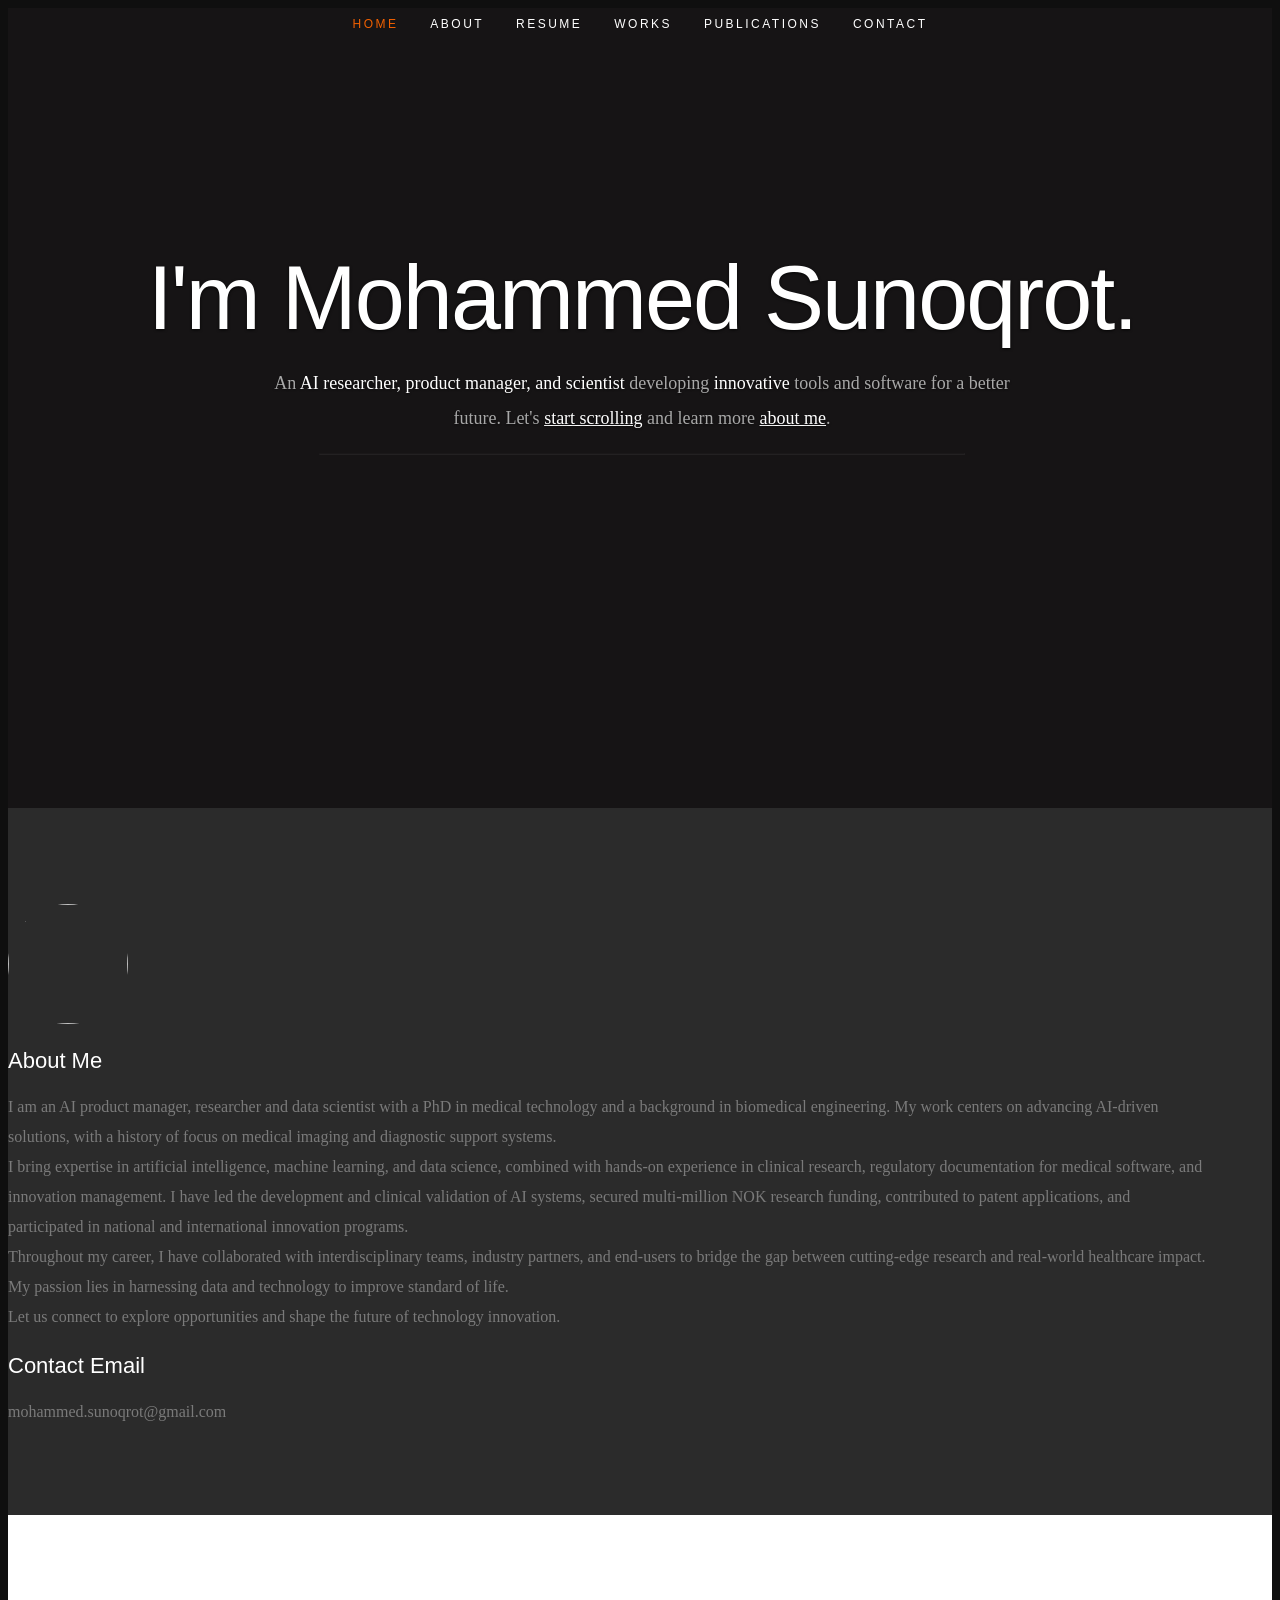
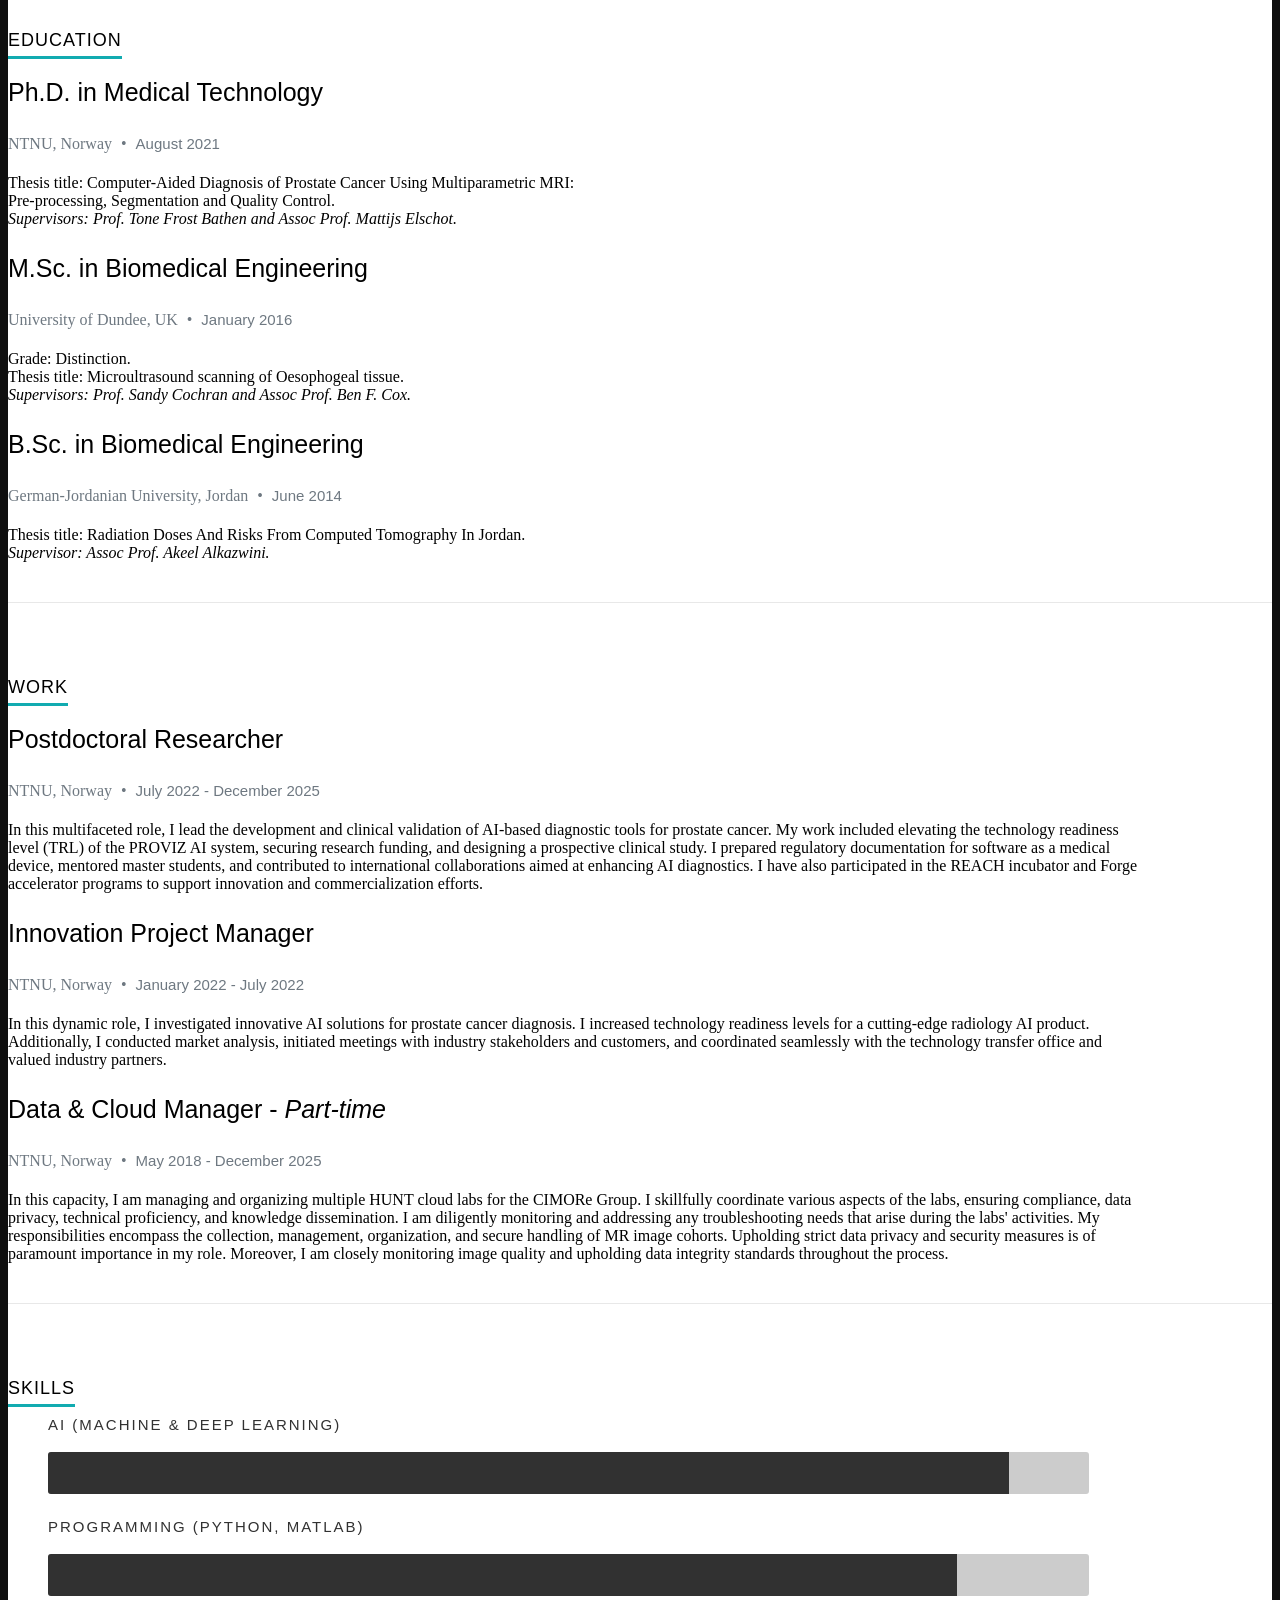
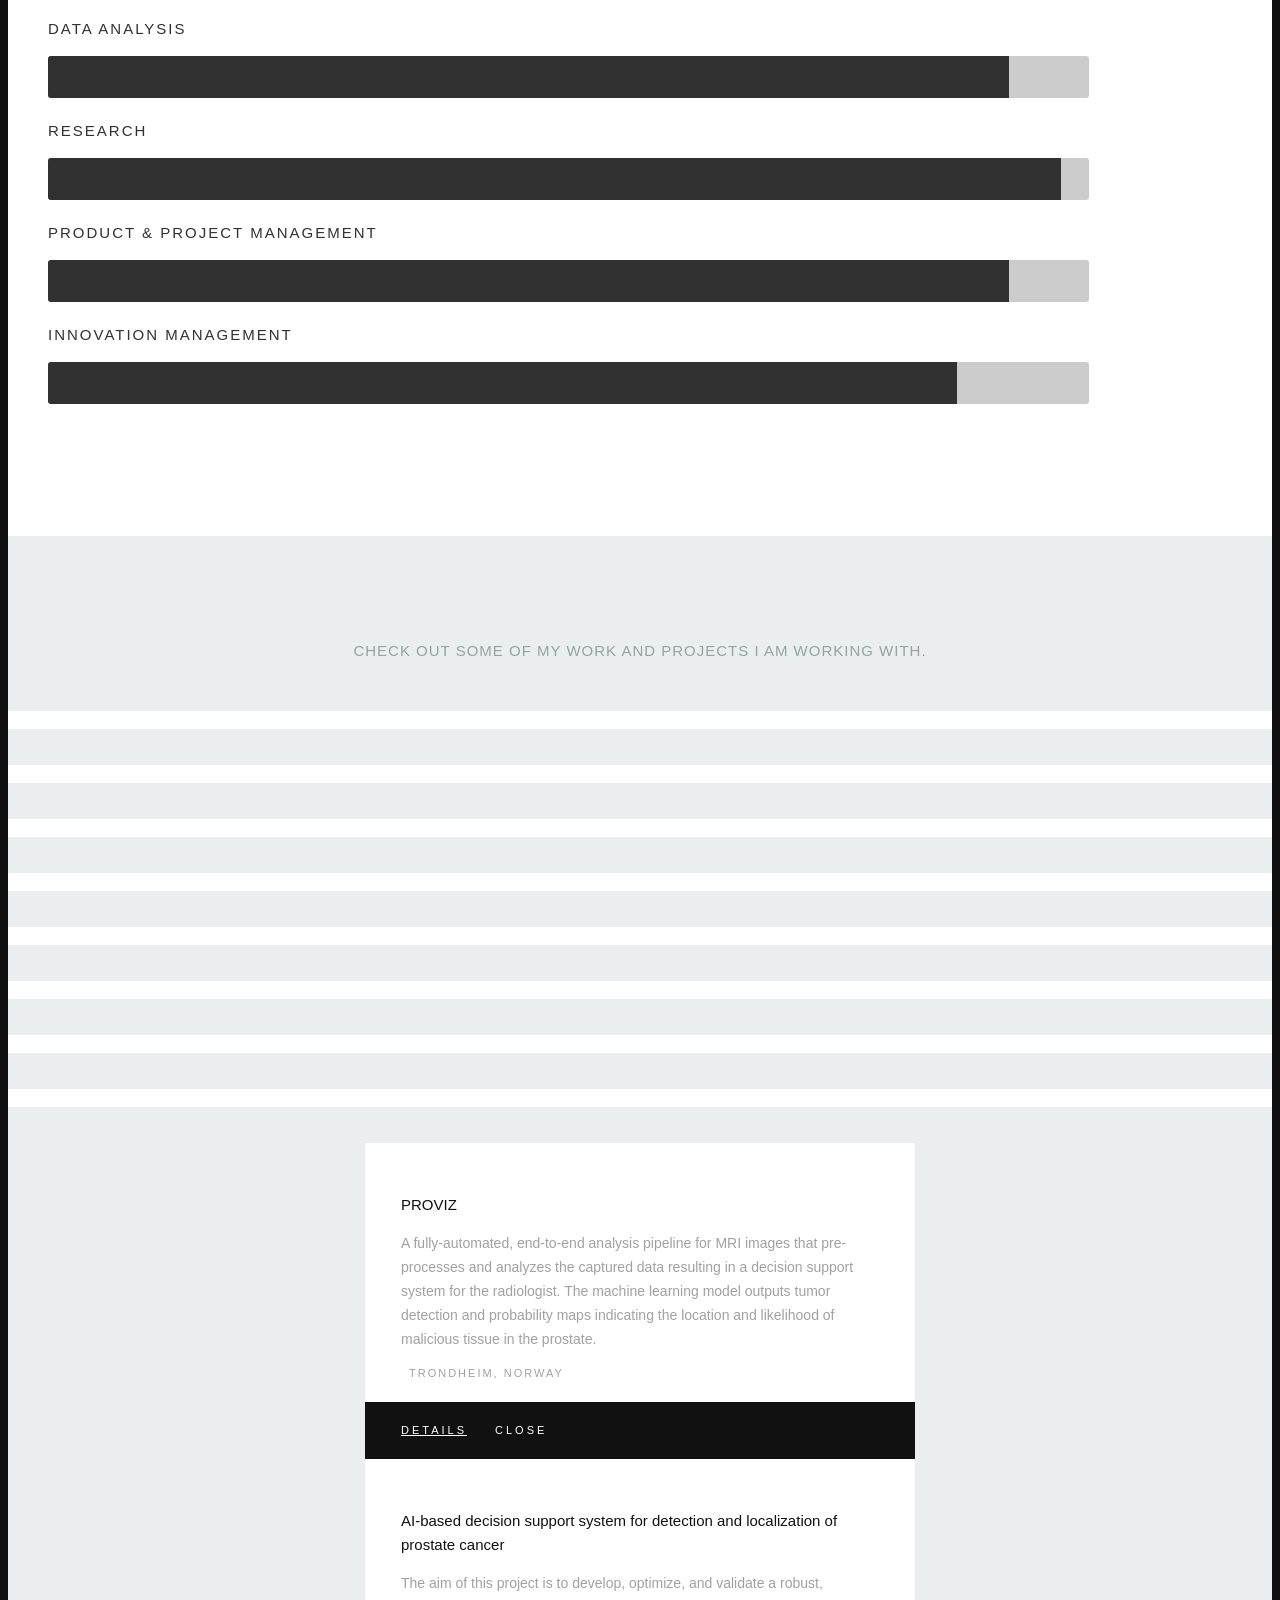
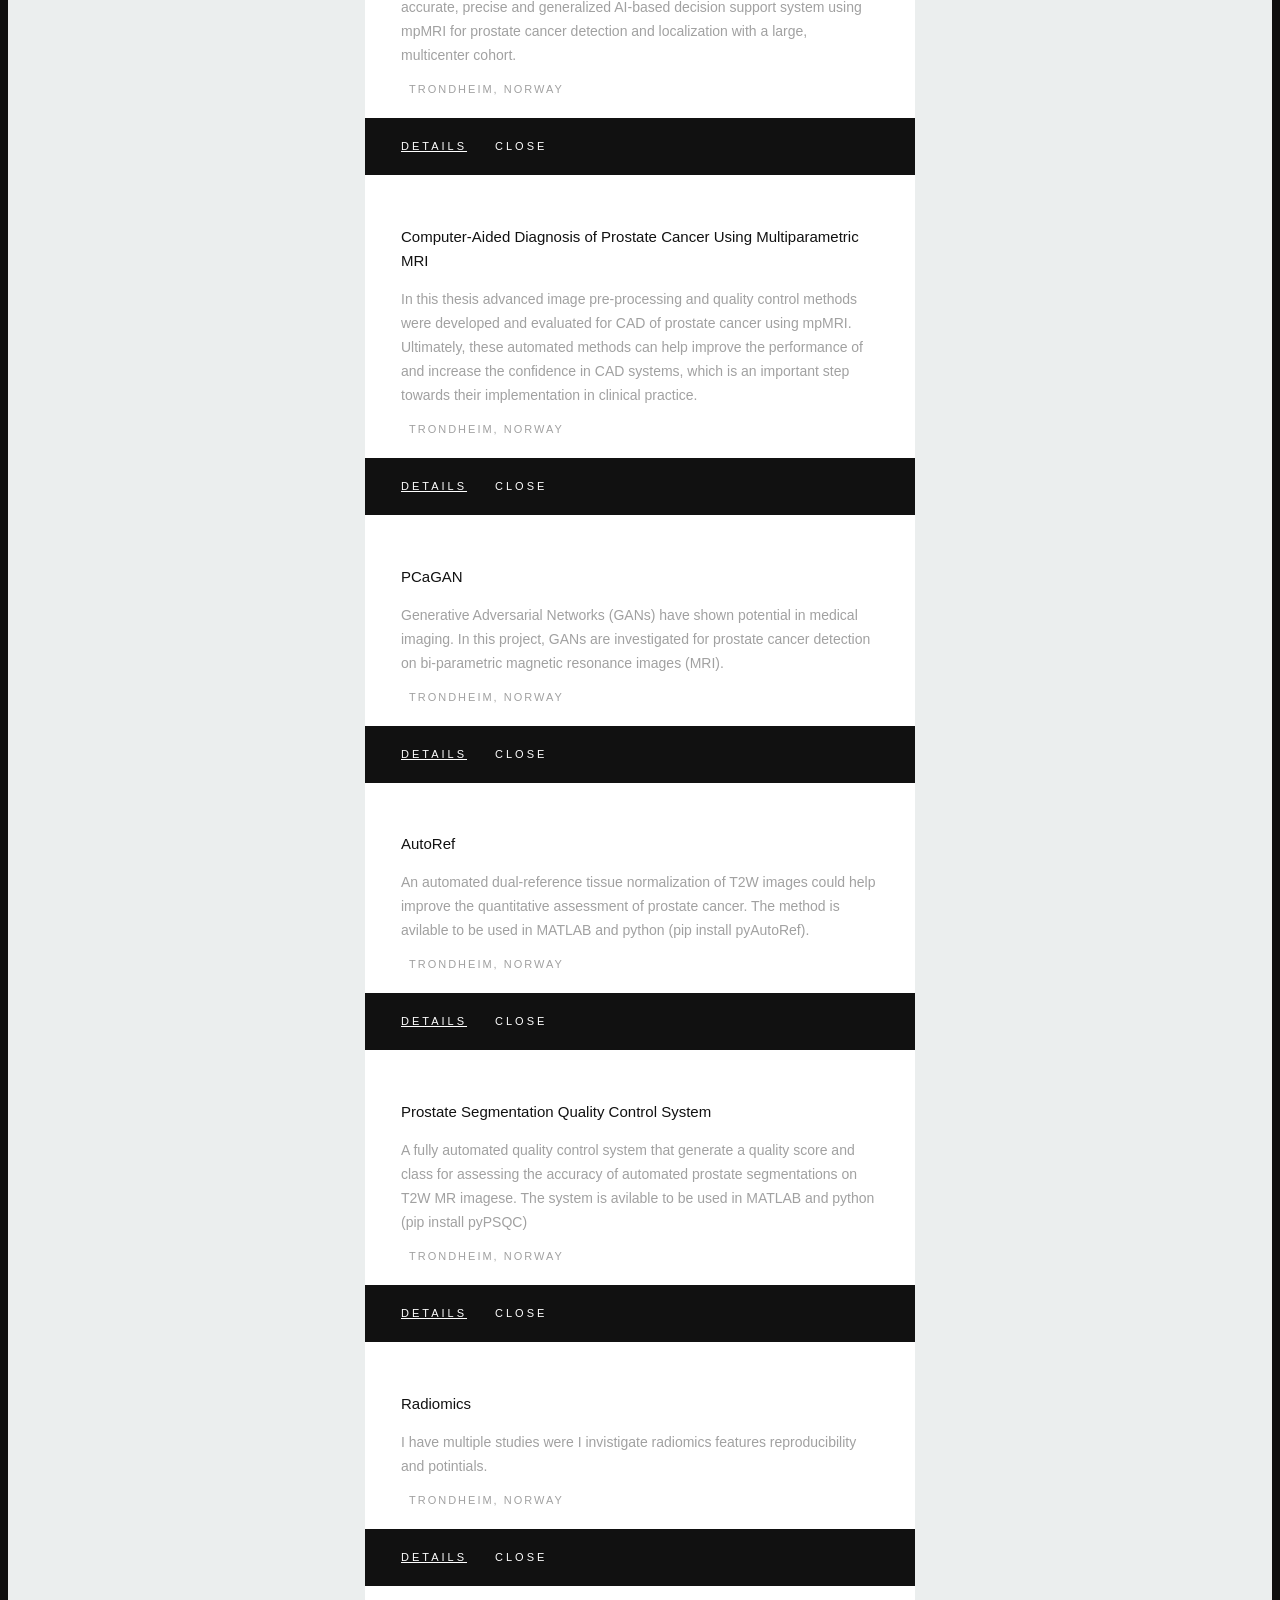
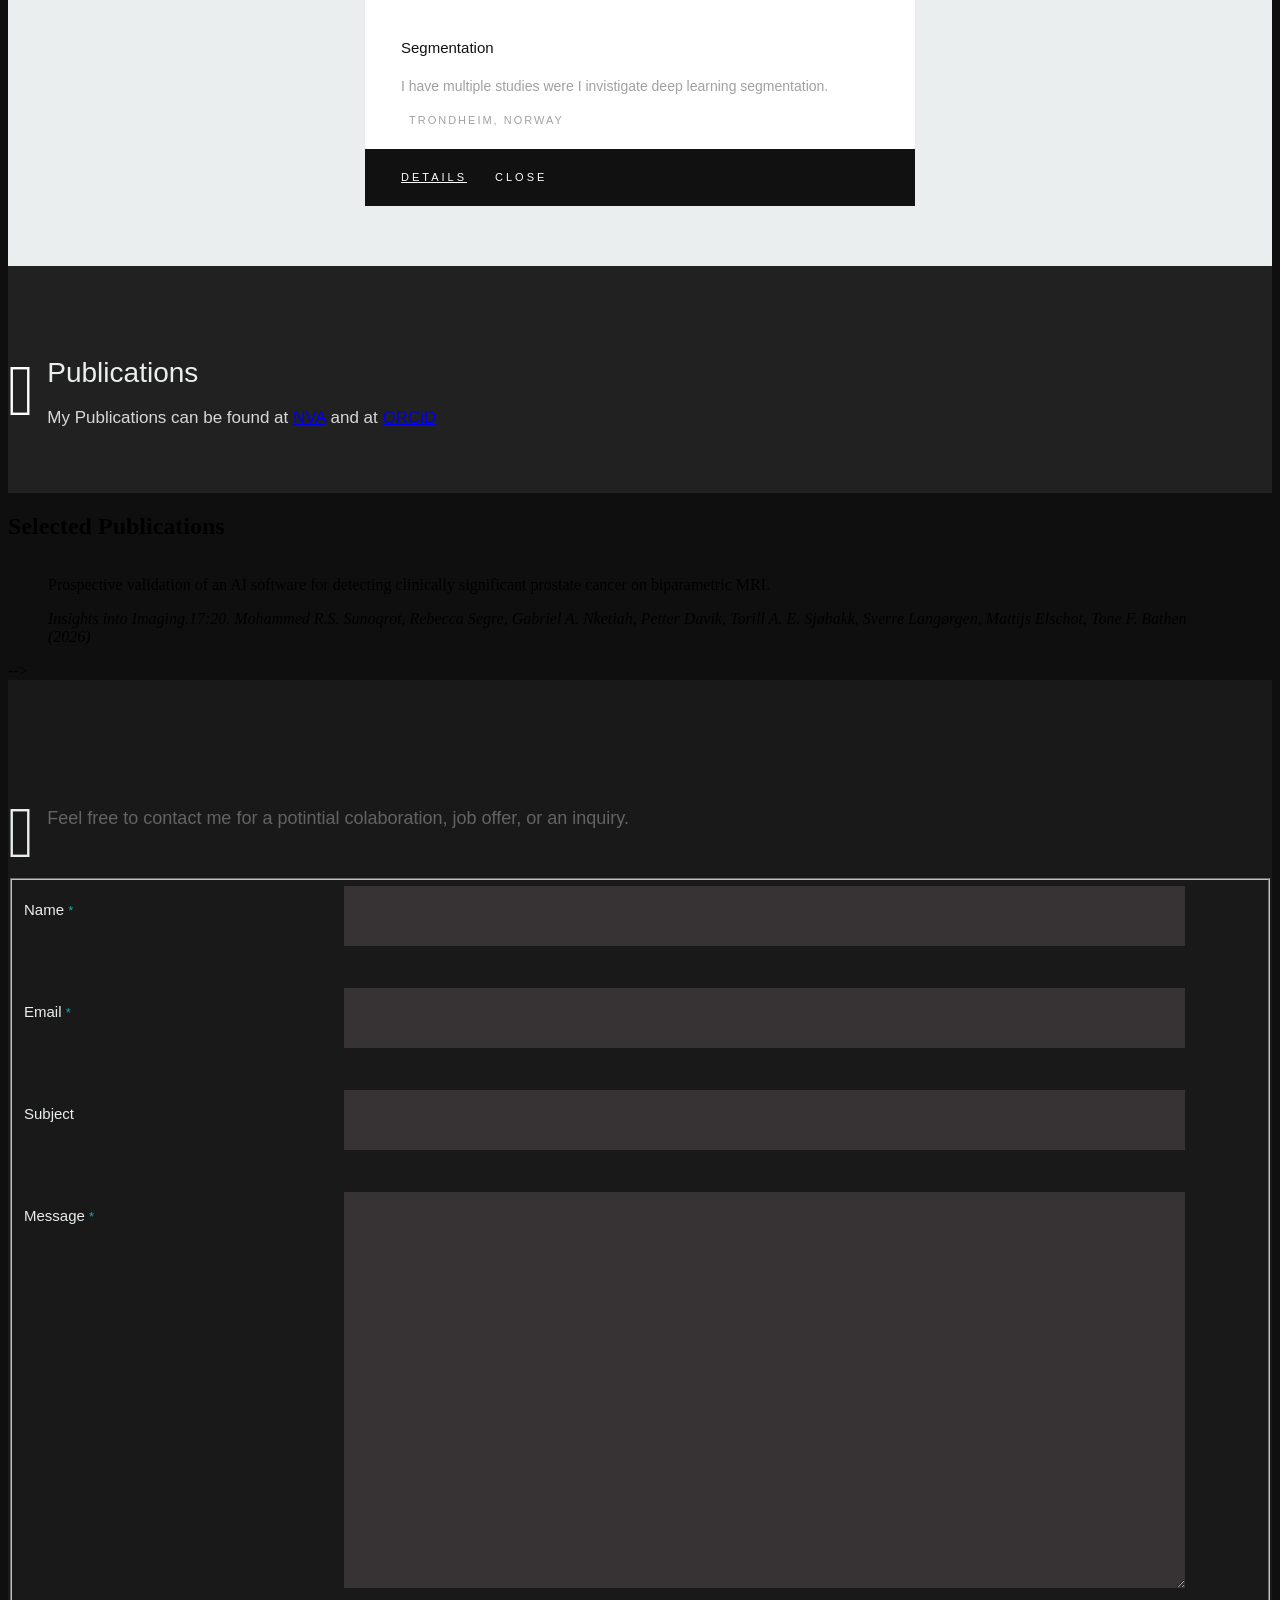
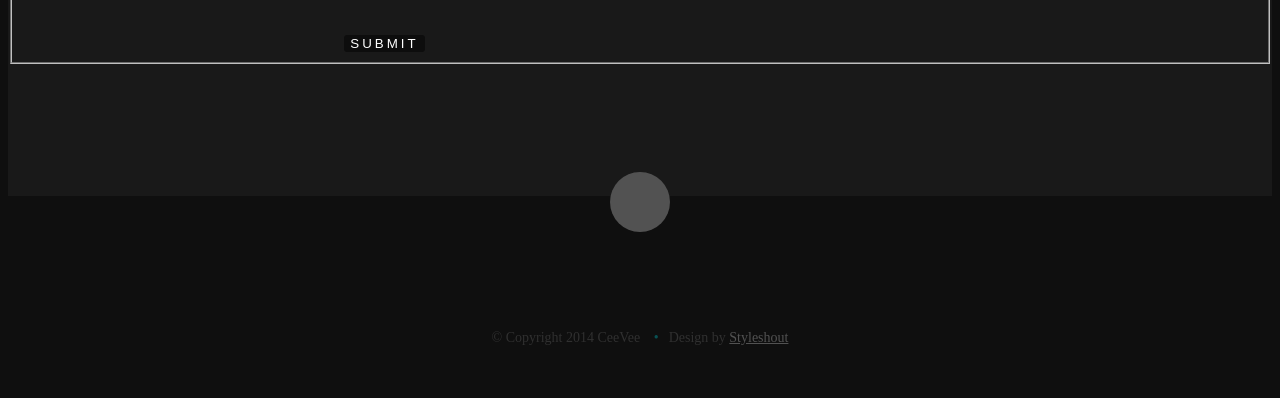
==== index.html @ 725c6091 "Update Project Management to Product & Project Management" ====
<!DOCTYPE html>
<!--[if lt IE 8 ]><html class="no-js ie ie7" lang="en"> <![endif]-->
<!--[if IE 8 ]><html class="no-js ie ie8" lang="en"> <![endif]-->
<!--[if (gte IE 8)|!(IE)]><!-->
<html class="no-js" lang="en"> <!--<![endif]-->

<head>

   <!--- Basic Page Needs
   ================================================== -->
   <meta charset="utf-8">
   <title>Mohammed Sunoqrot Page</title>
   <meta name="description" content="">
   <meta name="author" content="">

   <!-- Mobile Specific Metas
   ================================================== -->
   <meta name="viewport" content="width=device-width, initial-scale=1, maximum-scale=1">

   <!-- CSS
    ================================================== -->
   <link rel="stylesheet" href="css/default.css">
   <link rel="stylesheet" href="css/layout.css">
   <link rel="stylesheet" href="css/media-queries.css">
   <link rel="stylesheet" href="css/magnific-popup.css">

   <!-- Script
   ================================================== -->
   <script src="js/modernizr.js"></script>

   <!-- Favicons
	================================================== -->
   <link rel="shortcut icon" href="favicon.png">

</head>

<body>

   <!-- Header
   ================================================== -->
   <header id="home">

      <nav id="nav-wrap">

         <a class="mobile-btn" href="#nav-wrap" title="Show navigation">Show navigation</a>
         <a class="mobile-btn" href="#" title="Hide navigation">Hide navigation</a>

         <ul id="nav" class="nav">
            <li class="current"><a class="smoothscroll" href="#home">Home</a></li>
            <li><a class="smoothscroll" href="#about">About</a></li>
            <li><a class="smoothscroll" href="#resume">Resume</a></li>
            <li><a class="smoothscroll" href="#portfolio">Works</a></li>
            <li><a class="smoothscroll" href="#Publications">Publications</a></li>
            <li><a class="smoothscroll" href="#contact">Contact</a></li>
         </ul> <!-- end #nav -->

      </nav> <!-- end #nav-wrap -->

      <div class="row banner">
         <div class="banner-text">
            <h1 class="responsive-headline">I'm Mohammed Sunoqrot.</h1>
            <h3>An <span>AI researcher, product manager, and scientist</span> developing
               <span>innovative</span>
               tools and software for a better future. Let's <a class="smoothscroll" href="#about">start scrolling</a>
               and learn more <a class="smoothscroll" href="#about">about me</a>.
            </h3>
            <hr />
            <ul class="social">
               <li><a href="https://www.linkedin.com/in/mohammed-r-s-sunoqrot"><i class="fa fa-linkedin"></i></a></li>
               <li><a href="https://github.com/MohammedSunoqrot"><i class="fa fa-github"></i></a></li>
               <li><a href="https://twitter.com/SunoqrotM"><i class="fa fa-twitter"></i></a></li>
            </ul>
         </div>
      </div>

      <p class="scrolldown">
         <a class="smoothscroll" href="#about"><i class="icon-down-circle"></i></a>
      </p>

   </header> <!-- Header End -->


   <!-- About Section
   ================================================== -->
   <section id="about">

      <div class="row">

         <div class="three columns">

            <img class="profile-pic" src="images/profilepic.jpg" alt="" />

         </div>

         <div class="nine columns main-col">

            <h2>About Me</h2>

            <p>I am an AI product manager, researcher and data scientist with a PhD in medical technology and a background in
               biomedical engineering. My work centers on advancing AI-driven solutions, with a history of
               focus on medical imaging and diagnostic support systems.<br>
              
               I bring expertise in artificial intelligence, machine learning, and data science, combined with hands-on
               experience in clinical research, regulatory documentation for medical software, and innovation management.
               I have led the development and clinical validation of AI systems, secured multi-million NOK research funding,
               contributed to patent applications, and participated in national and international innovation programs.<br>
               
               Throughout my career, I have collaborated with interdisciplinary teams, industry partners, and end-users to
               bridge the gap between cutting-edge research and real-world healthcare impact.
               My passion lies in harnessing data and technology to improve standard of life.<br>
               
               Let us connect to explore opportunities and shape the future of technology innovation.
            </p>

            <div class="row">

               <div class="columns contact-details">

                  <h2>Contact Email</h2>
                  <p class="address">
                     <!-- <span>Mohammed R. S. Sunoqrot</span><br>
                     <span>1.306B Fred Kavli-bygget, del 1 Øya<br>
                        7030 Trondheim, Norway
                     </span><br>
                     <span>(+47) 46632587</span><br> -->
                     <span>mohammed.sunoqrot@gmail.com</span>
                  </p>

               </div>

               <div class="columns download">
                  <!-- <p>
                     <a href="documents/CV.pdf" class="button"><i class="fa fa-download"></i>Download Resume</a>
                  </p> -->
               </div>

            </div> <!-- end row -->

         </div> <!-- end .main-col -->

      </div>

   </section> <!-- About Section End-->


   <!-- Resume Section
   ================================================== -->
   <section id="resume">

      <!-- Education
      ----------------------------------------------- -->
      <div class="row education">

         <div class="three columns header-col">
            <h1><span>Education</span></h1>
         </div>

         <div class="nine columns main-col">

            <div class="row item">

               <div class="twelve columns">

                  <h3>Ph.D. in Medical Technology</h3>
                  <p class="info">NTNU, Norway <span>&bull;</span> <em class="date">August 2021</em></p>

                  <p>
                     Thesis title: Computer-Aided Diagnosis of Prostate Cancer Using Multiparametric MRI:<br>
                     Pre-processing, Segmentation and Quality Control.<br>
                     <i>Supervisors: Prof. Tone Frost Bathen and Assoc Prof. Mattijs Elschot.</i>
                  </p>

               </div>

            </div> <!-- item end -->

            <div class="row item">

               <div class="twelve columns">

                  <h3>M.Sc. in Biomedical Engineering</h3>
                  <p class="info">University of Dundee, UK <span>&bull;</span> <em class="date">January 2016</em>
                  </p>

                  <p>
                     Grade: Distinction.<br>
                     Thesis title: Microultrasound scanning of Oesophogeal tissue.<br>
                     <i>Supervisors: Prof. Sandy Cochran and Assoc Prof. Ben F. Cox.</i>
                  </p>

               </div>

            </div> <!-- item end -->
            <div class="row item">

               <div class="twelve columns">

                  <h3>B.Sc. in Biomedical Engineering</h3>
                  <p class="info">German-Jordanian University, Jordan <span>&bull;</span> <em class="date">June 2014</em></p> 
                  <p>
                     Thesis title: Radiation Doses And Risks From Computed Tomography In Jordan.<br>
                     <i>Supervisor: Assoc Prof. Akeel Alkazwini.</i>
                  </p>  
               </div>
               
            </div> <!-- item end -->  
         </div> <!-- main-col end -->

      </div> <!-- End Education -->


      <!-- Work
      ----------------------------------------------- -->
      <div class="row work">

         <div class="three columns header-col">
            <h1><span>Work</span></h1>
         </div>

         <div class="nine columns main-col">

            <div class="row item">

               <div class="twelve columns">

                  <h3>Postdoctoral Researcher</h3>
                  <p class="info">NTNU, Norway <span>&bull;</span> <em class="date">July 2022 - December 2025</em></p>

                  <p>
                     In this multifaceted role, I lead the development and clinical validation of AI-based diagnostic tools
                     for prostate cancer. My work included elevating the technology readiness level (TRL) of the PROVIZ AI system,
                     securing research funding, and designing a prospective clinical study.
                     I prepared regulatory documentation for software as a medical device, mentored master students,
                     and contributed to international collaborations aimed at enhancing AI diagnostics.
                     I have also participated in the REACH incubator and Forge accelerator programs
                     to support innovation and commercialization efforts.
                  </p>

               </div>

            </div> <!-- item end -->

            <div class="row item">

               <div class="twelve columns">

                  <h3>Innovation Project Manager</h3>
                  <p class="info">NTNU, Norway <span>&bull;</span> <em class="date">January 2022 - July 2022</em></p>

                  <p>
                     In this dynamic role, I investigated innovative AI solutions for prostate cancer diagnosis. I
                     increased technology readiness levels for a cutting-edge radiology AI product. Additionally, I
                     conducted market analysis, initiated meetings with industry stakeholders and customers, and
                     coordinated seamlessly with the technology transfer office and valued industry partners.
                  </p>

               </div>

            </div> <!-- item end -->

            <div class="row item">

               <div class="twelve columns">

                  <h3>Data & Cloud Manager - <i>Part-time</i></h3>
                  <p class="info">NTNU, Norway <span>&bull;</span> <em class="date">May 2018 - December 2025</em></p>

                  <p>
                     In this capacity, I am managing and organizing multiple HUNT cloud labs for the CIMORe
                     Group. I skillfully coordinate various aspects of the labs, ensuring compliance, data privacy,
                     technical proficiency, and knowledge dissemination. I am diligently monitoring and addressing any
                     troubleshooting needs that arise during the labs' activities. My responsibilities encompass the
                     collection, management, organization, and secure handling of MR image cohorts. Upholding strict
                     data privacy and security measures is of paramount importance in my role. Moreover, I am closely
                     monitoring image quality and upholding data integrity standards throughout the process.
                  </p>

               </div>

            </div> <!-- item end -->

         </div> <!-- main-col end -->

      </div> <!-- End Work -->


      <!-- Skills
      ----------------------------------------------- -->
      <div class="row skill">

         <div class="three columns header-col">
            <h1><span>Skills</span></h1>
         </div>

         <div class="nine columns main-col">

            <p>
            </p>

            <div class="bars">

               <ul class="skills">
                  <li><span class="bar-expand AI"></span><em>AI (machine & deep learning)</em></li>
                  <li><span class="bar-expand Programming"></span><em>Programming (Python, Matlab)</em></li>
                  <li><span class="bar-expand DataAnalysis"></span><em>Data Analysis</em></li>
                  <li><span class="bar-expand Research"></span><em>Research</em></li>
                  <li><span class="bar-expand ProjectManagement"></span><em>Product & Project Management</em></li>
                  <li><span class="bar-expand InnovationManagement"></span><em>Innovation Management</em></li>
               </ul>

            </div><!-- end skill-bars -->

         </div> <!-- main-col end -->

      </div> <!-- End skills -->

   </section> <!-- Resume Section End-->


   <!-- <!-- Portfolio Section
   ================================================== -->
   <section id="portfolio">

      <div class="row">

         <div class="twelve columns collapsed">

            <h1>Check Out Some of My Work And Projects I am Working With.</h1>

            <!-- portfolio-wrapper -->
            <div id="portfolio-wrapper" class="bgrid-quarters s-bgrid-thirds cf">

               <div class="columns portfolio-item">
                  <div class="item-wrap">

                     <a href="#modal-01" title="">
                        <img alt="" src="images/portfolio/proviz.png">
                        <div class="overlay">
                           <div class="portfolio-item-meta">
                              <h5>PROVIZ</h5>
                              <p>AI, Image analysis</p>
                           </div>
                        </div>
                        <div class="link-icon"><i class="icon-plus"></i></div>
                     </a>

                  </div>
               </div> <!-- item end -->

               <div class="columns portfolio-item">
                  <div class="item-wrap">

                     <a href="#modal-02" title="">
                        <img alt="" src="images/portfolio/aids.png">
                        <div class="overlay">
                           <div class="portfolio-item-meta">
                              <h5>AI decision support</h5>
                              <p>AI, Image analysis</p>
                           </div>
                        </div>
                        <div class="link-icon"><i class="icon-plus"></i></div>
                     </a>

                  </div>
               </div> <!-- item end -->

               <div class="columns portfolio-item">
                  <div class="item-wrap">

                     <a href="#modal-03" title="">
                        <img alt="" src="images/portfolio/cad.png">
                        <div class="overlay">
                           <div class="portfolio-item-meta">
                              <h5>CAD Prostate</h5>
                              <p>AI, Image analysis</p>
                           </div>
                        </div>
                        <div class="link-icon"><i class="icon-plus"></i></div>
                     </a>

                  </div>
               </div> <!-- item end -->

               <div class="columns portfolio-item">
                  <div class="item-wrap">

                     <a href="#modal-04" title="">
                        <img alt="" src="images/portfolio/pcagan.png">
                        <div class="overlay">
                           <div class="portfolio-item-meta">
                              <h5>PCaGAN</h5>
                              <p>AI, Image analysis</p>
                           </div>
                        </div>
                        <div class="link-icon"><i class="icon-plus"></i></div>
                     </a>

                  </div>
               </div> <!-- item end -->

               <div class="columns portfolio-item">
                  <div class="item-wrap">

                     <a href="#modal-05" title="">
                        <img alt="" src="images/portfolio/autorf.png">
                        <div class="overlay">
                           <div class="portfolio-item-meta">
                              <h5>AutoRef</h5>
                              <p>Python, Object detection, normalization</p>
                           </div>
                        </div>
                        <div class="link-icon"><i class="icon-plus"></i></div>
                     </a>

                  </div>
               </div> <!-- item end -->

               <div class="columns portfolio-item">
                  <div class="item-wrap">

                     <a href="#modal-06" title="">
                        <img alt="" src="images/portfolio/psqc.png">
                        <div class="overlay">
                           <div class="portfolio-item-meta">
                              <h5>PSQC</h5>
                              <p>Python, Segmentation, QC</p>
                           </div>
                        </div>
                        <div class="link-icon"><i class="icon-plus"></i></div>
                     </a>

                  </div>
               </div> <!-- item end -->

               <div class="columns portfolio-item">
                  <div class="item-wrap">

                     <a href="#modal-07" title="">
                        <img alt="" src="images/portfolio/radiomics.png">
                        <div class="overlay">
                           <div class="portfolio-item-meta">
                              <h5>Radiomics</h5>
                              <p>Reproducibility</p>
                           </div>
                        </div>
                        <div class="link-icon"><i class="icon-plus"></i></div>
                     </a>

                  </div>
               </div> <!-- item end -->

               <div class="columns portfolio-item">
                  <div class="item-wrap">

                     <a href="#modal-08" title="">
                        <img alt="" src="images/portfolio/segmentation.png">
                        <div class="overlay">
                           <div class="portfolio-item-meta">
                              <h5>Segmentation</h5>
                              <p>Deep learning</p>
                           </div>
                        </div>
                        <div class="link-icon"><i class="icon-plus"></i></div>
                     </a>

                  </div>
               </div> <!-- item end -->

            </div> <!-- portfolio-wrapper end -->

         </div> <!-- twelve columns end -->


         <!-- Modal Popup
	      --------------------------------------------------------------- -->

         <div id="modal-01" class="popup-modal mfp-hide">

            <img class="scale-with-grid" src="images/portfolio/modals/m-proviz.png" alt="" />

            <div class="description-box">
               <h4>PROVIZ</h4>
               <p>A fully-automated, end-to-end analysis pipeline for MRI images that pre-processes and analyzes the
                  captured data resulting in a decision support system for the radiologist. The machine learning model
                  outputs tumor detection and probability maps indicating the location and likelihood of malicious
                  tissue in the prostate.</p>
               <span class="categories"><i class="fa fa-tag"></i>Trondheim, Norway</span>
            </div>

            <div class="link-box">
               <a href="https://www.ntnutto.no/prosjekter-items/proviz/" target="_blank">Details</a>
               <a class="popup-modal-dismiss">Close</a>
            </div>

         </div><!-- modal-01 End -->

         <div id="modal-02" class="popup-modal mfp-hide">

            <img class="scale-with-grid" src="images/portfolio/modals/m-aids.png" alt="" />

            <div class="description-box">
               <h4>AI-based decision support system for detection and localization of prostate cancer</h4>
               <p>The aim of this project is to develop, optimize, and validate a robust, accurate, precise and
                  generalized AI-based decision support system using mpMRI for prostate cancer detection and
                  localization with a large, multicenter cohort.</p>
               <span class="categories"><i class="fa fa-tag"></i>Trondheim, Norway</span>
            </div>

            <div class="link-box">
               <a href="https://www.ntnu.edu/employees/mohammed.sunoqrot" target="_blank">Details</a>
               <a class="popup-modal-dismiss">Close</a>
            </div>

         </div><!-- modal-02 End -->

         <div id="modal-03" class="popup-modal mfp-hide">

            <img class="scale-with-grid" src="images/portfolio/modals/m-cad.png" alt="" />

            <div class="description-box">
               <h4>Computer-Aided Diagnosis of Prostate Cancer Using Multiparametric MRI</h4>
               <p>In this thesis advanced image pre-processing and quality control methods were developed and evaluated
                  for CAD of prostate cancer using mpMRI. Ultimately, these automated methods can help improve the
                  performance of and increase the confidence in CAD systems, which is an important step towards their
                  implementation in clinical practice.</p>
               <span class="categories"><i class="fa fa-tag"></i>Trondheim, Norway</span>
            </div>

            <div class="link-box">
               <a href="https://ntnuopen.ntnu.no/ntnu-xmlui/handle/11250/2779848" target="_blank">Details</a>
               <a class="popup-modal-dismiss">Close</a>
            </div>

         </div><!-- modal-03 End -->

         <div id="modal-04" class="popup-modal mfp-hide">

            <img class="scale-with-grid" src="images/portfolio/modals/m-pcagan.png" alt="" />

            <div class="description-box">
               <h4>PCaGAN</h4>
               <p>Generative Adversarial Networks (GANs) have shown potential in medical imaging. In this project,
                  GANs are investigated for prostate cancer detection on bi-parametric
                  magnetic resonance images (MRI).</p>
               <span class="categories"><i class="fa fa-tag"></i>Trondheim, Norway</span>
            </div>

            <div class="link-box">
               <a href="https://github.com/alexofficial/PCaGAN" target="_blank">Details</a>
               <a class="popup-modal-dismiss">Close</a>
            </div>

         </div><!-- modal-04 End -->

         <div id="modal-05" class="popup-modal mfp-hide">

            <img class="scale-with-grid" src="images/portfolio/modals/m-autoref.png" alt="" />

            <div class="description-box">
               <h4>AutoRef</h4>
               <p>An automated dual-reference tissue normalization of T2W images could help improve the quantitative
                  assessment of prostate cancer. The method is avilable to be used in MATLAB and python (pip install
                  pyAutoRef).</p>
               <span class="categories"><i class="fa fa-tag"></i>Trondheim, Norway</span>
            </div>

            <div class="link-box">
               <a href="https://github.com/MohammedSunoqrot/pyAutoRef" target="_blank">Details</a>
               <a class="popup-modal-dismiss">Close</a>
            </div>

         </div><!-- modal-05 End -->

         <div id="modal-06" class="popup-modal mfp-hide">

            <img class="scale-with-grid" src="images/portfolio/modals/m-psqc.png" alt="" />

            <div class="description-box">
               <h4>Prostate Segmentation Quality Control System</h4>
               <p>A fully automated quality control system that generate a quality score and class for assessing the
                  accuracy of automated prostate segmentations on T2W MR imagese. The system is avilable to be used in
                  MATLAB and python (pip install pyPSQC)</p>
               <span class="categories"><i class="fa fa-tag"></i>Trondheim, Norway</span>
            </div>

            <div class="link-box">
               <a href="https://github.com/MohammedSunoqrot/pyPSQC" target="_blank">Details</a>
               <a class="popup-modal-dismiss">Close</a>
            </div>

         </div><!-- modal-06 End -->

         <div id="modal-07" class="popup-modal mfp-hide">

            <img class="scale-with-grid" src="images/portfolio/modals/m-radiomics.png" alt="" />

            <div class="description-box">
               <h4>Radiomics</h4>
               <p>I have multiple studies were I invistigate radiomics features reproducibility and potintials.</p>
               <span class="categories"><i class="fa fa-tag"></i>Trondheim, Norway</span>
            </div>

            <div class="link-box">
               <a href="https://github.com/MohammedSunoqrot/SegmentationReproducibility" target="_blank">Details</a>
               <a class="popup-modal-dismiss">Close</a>
            </div>

         </div><!-- modal-07 End -->

         <div id="modal-08" class="popup-modal mfp-hide">

            <img class="scale-with-grid" src="images/portfolio/modals/m-segmentation.png" alt="" />

            <div class="description-box">
               <h4>Segmentation</h4>
               <p>I have multiple studies were I invistigate deep learning segmentation.</p>
               <span class="categories"><i class="fa fa-tag"></i>Trondheim, Norway</span>
            </div>

            <div class="link-box">
               <a href="https://www.ntnu.edu/employees/mohammed.sunoqrot" target="_blank">Details</a>
               <a class="popup-modal-dismiss">Close</a>
            </div>

         </div><!-- modal-01 End -->


      </div> <!-- row End -->

   </section> <!-- Portfolio Section End-->


   <!-- Call-To-Action Section
   ================================================== -->
   <section id="call-to-action">

      <div class="row">

         <div class="two columns header-col">

            <h1><span>Get Hosting.</span></h1>

         </div>

         <div class="seven columns">

            <h2><span class="lead">Publications</span></h2>
            <p><span class="lead"> My Publications can be found at <a
                     href="https://nva.sikt.no/research-profile/891930">NVA</a>
                  and at <a href="https://orcid.org/0000-0001-9239-1683">ORCiD</a></span></p>

         </div>

         <div class="three columns action">



         </div>

      </div>

   </section> <!-- Call-To-Action Section End-->


   <!-- Publications Section
   ================================================== -->
   <section id="Publications">

      <div class="text-container">

         <div class="row">

            <div class="two columns header-col">

               <h1><span>Selected Publications</span></h1>

            </div>

            <div class="ten columns flex-container">

               <div class="flexslider">

                  <ul class="slides">

                     <li>
                        <blockquote>
                           <p>Prospective validation of an AI software for detecting clinically significant prostate cancer on biparametric MRI.
                           </p>
                           <cite>Insights into Imaging.17:20.</cite>
                           <cite>Mohammed R.S. Sunoqrot, Rebecca Segre, Gabriel A. Nketiah, Petter Davik, Torill A. E. Sjøbakk, Sverre Langørgen, Mattijs Elschot, Tone F. Bathen (2026)</cite>
                        </blockquote>
                     </li> <!-- slide ends -->

					  <li>
                        <blockquote>
                           <p>Artificial intelligence for prostate MRI: open datasets, available applications, and grand
                              challenges.
                           </p>
                           <cite>European Radiology Experimental.6:35.</cite>
                           <cite>Mohammed R.S. Sunoqrot, Anindo Saha, Matin Hosseinzadeh, Mattijs Elschot, Henkjan Huisman (2022)</cite>
                        </blockquote>
                     </li> <!-- slide ends -->

                     <li>
                        <blockquote>
                           <p>A comparison of Generative Adversarial Networks for automated prostate cancer detection on T2-weighted MRI.
                           </p>
                           <cite>Informatics in Medicine Unlocked 39:101234</cite>
                           <cite>Alexandros Patsanis, Mohammed R.S. Sunoqrot, Sverre Langørgen, Hao Wang, Kirsten M. Selnæs,
                              Helena Bertilsson, Tone F. Bathen, Mattijs Elschot (2023)</cite>
                        </blockquote>
                     </li> <!-- slide ends -->

                     <li>
                        <blockquote>
                           <p>Label-set impact on deep learning-based prostate segmentation on MRI.
                           </p>
                           <cite>Insights Imaging 14:157</cite>
                           <cite>Jakob Meglič, Mohammed R.S. Sunoqrot, Tone F. Bathen, Mattijs Elschot (2023)</cite>
                        </blockquote>
                     </li> <!-- slide ends -->

                     <li>
                        <blockquote>
                           <p>The Reproducibility of Deep Learning-Based Segmentation of the Prostate Gland and Zones on
                              T2-Weighted MR Images.
                           </p>
                           <cite>Diagnostics 11, no. 9: 1690.</cite>
                           <cite>Mohammed R. S. Sunoqrot, Kirsten M. Selnæs, Elise Sandsmark, Sverre Langørgen, Helena
                              Bertilsson, Tone F. Bathen, and Mattijs Elschot (2021)</cite>
                        </blockquote>
                     </li> <!-- slide ends -->

                     <li>
                        <blockquote>
                           <p>A Quality Control System for Automated Prostate Segmentation on T2-Weighted MRI.
                           </p>
                           <cite>Diagnostics 10, no. 9: 714.</cite>
                           <cite>Mohammed R.S. Sunoqrot, Kirsten M. Selnæs, Elise Sandsmark, Gabriel A. Nketiah,
                              Olmo Zavala-Romero, Radka Stoyanova, Tone F. Bathen, Mattijs Elschot (2020)</cite>
                        </blockquote>
                     </li> <!-- slide ends -->

                     <li>
                        <blockquote>
                           <p>Automated reference tissue normalization of T2-weighted MR images of the prostate using
                              object recognitions.
                           </p>
                           <cite>Magn Reson Mater Phy 34, 309–321.</cite>
                           <cite>Mohammed R.S. Sunoqrot, Gabriel A. Nketiah, Kirsten M. Selnæs, Gabriel A. Nketiah,
                              Tone F. Bathen, Mattijs Elschot(2020)</cite>
                        </blockquote>
                     </li> <!-- slide ends -->

                  </ul>

               </div> <!-- div.flexslider ends -->

            </div> <!-- div.flex-container ends -->

         </div> <!-- row ends -->

      </div> <!-- text-container ends -->

   </section> <!-- Testimonials Section End-->
   -->

   <!-- Contact Section
   ================================================== -->
   <section id="contact">

      <div class="row section-head">

         <div class="two columns header-col">

            <h1><span>Get In Touch.</span></h1>

         </div>

         <div class="ten columns">

            <p class="lead">Feel free to contact me for a potintial colaboration, job offer, or an inquiry.
            </p>

         </div>

      </div>

      <div class="row">

         <div class="eight columns">

            <!-- form -->
            <form action="" method="post" id="contactForm" name="contactForm">
               <fieldset>

                  <div>
                     <label for="contactName">Name <span class="required">*</span></label>
                     <input type="text" value="" size="35" id="contactName" name="contactName">
                  </div>

                  <div>
                     <label for="contactEmail">Email <span class="required">*</span></label>
                     <input type="text" value="" size="35" id="contactEmail" name="contactEmail">
                  </div>

                  <div>
                     <label for="contactSubject">Subject</label>
                     <input type="text" value="" size="35" id="contactSubject" name="contactSubject">
                  </div>

                  <div>
                     <label for="contactMessage">Message <span class="required">*</span></label>
                     <textarea cols="50" rows="15" id="contactMessage" name="contactMessage"></textarea>
                  </div>

                  <div>
                     <button class="submit">Submit</button>
                     <span id="image-loader">
                        <img alt="" src="images/loader.gif">
                     </span>
                  </div>

               </fieldset>
            </form> <!-- Form End -->

            <!-- contact-warning -->
            <div id="message-warning"> Error boy</div>
            <!-- contact-success -->
            <div id="message-success">
               <i class="fa fa-check"></i>Your message was sent, thank you!<br>
            </div>

         </div>


         <aside class="four columns footer-widgets">

            <div class="widget widget_contact">

               <div class="widget widget_contact">

                  <!-- <h4>Address and Phone</h4>
                  <p class="address">
                     Mohammed R. S. Sunoqrot<br>
                     1.306B Fred Kavli-bygget, del 1 Øya<br>
                     7030 Trondheim, Norway<br>
                     <span>(+47) 46632587</span>
                  </p> -->

               </div>
               <!-- 
               <div class="widget widget_tweets">

                  <h4 class="widget-title">Latest Tweets</h4>

                  <ul id="twitter">
                     <li>
                        <span>
                           This is Photoshop's version of Lorem Ipsum. Proin gravida nibh vel velit auctor aliquet.
                           Aenean sollicitudin, lorem quis bibendum auctor, nisi elit consequat ipsum
                           <a href="#">http://t.co/CGIrdxIlI3</a>
                        </span>
                        <b><a href="#">2 Days Ago</a></b>
                     </li>
                     <li>
                        <span>
                           Sed ut perspiciatis unde omnis iste natus error sit voluptatem accusantium doloremque
                           laudantium, totam rem aperiam,
                           eaque ipsa quae ab illo inventore veritatis et quasi
                           <a href="#">http://t.co/CGIrdxIlI3</a>
                        </span>
                        <b><a href="#">3 Days Ago</a></b>
                     </li>
                  </ul>

               </div> -->

         </aside>

      </div>

   </section> <!-- Contact Section End-->


   <!-- footer
   ================================================== -->
   <footer>

      <div class="row">

         <div class="twelve columns">

            <ul class="social-links">
               <li><a href="https://www.linkedin.com/in/mohammed-r-s-sunoqrot"><i class="fa fa-linkedin"></i></a></li>
               <li><a href="https://github.com/MohammedSunoqrot"><i class="fa fa-github"></i></a></li>
               <li><a href="https://twitter.com/SunoqrotM"><i class="fa fa-twitter"></i></a></li>
            </ul>

            <ul class="copyright">
               <li>&copy; Copyright 2014 CeeVee</li>
               <li>Design by <a href="http://www.styleshout.com/" title="Styleshout" target="_blank">Styleshout</a></li>
            </ul>

         </div>

         <div id="go-top"><a class="smoothscroll" title="Back to Top" href="#home"><i class="icon-up-open"></i></a>
         </div>

      </div>

   </footer> <!-- Footer End-->

   <!-- Java Script
   ================================================== -->
   <script src="http://ajax.googleapis.com/ajax/libs/jquery/1.10.2/jquery.min.js"></script>
   <script>window.jQuery || document.write('<script src="js/jquery-1.10.2.min.js"><\/script>')</script>
   <script type="text/javascript" src="js/jquery-migrate-1.2.1.min.js"></script>

   <script src="js/jquery.flexslider.js"></script>
   <script src="js/waypoints.js"></script>
   <script src="js/jquery.fittext.js"></script>
   <script src="js/magnific-popup.js"></script>
   <script src="js/init.js"></script>

</body>

</html>
---- css/layout.css ----
/*
=====================================================================
*   Ceevee v1.0 Layout Stylesheet
*   url: styleshout.com
*   03-18-2014
=====================================================================

   TOC:
   a. General Styles
   b. Header Styles
   c. About Section
   d. Resume Section
   e. Portfolio Section
   f. Call To Action Section
   g. Testimonials Section
   h. Contact Section
   i. Footer

===================================================================== */

/* ------------------------------------------------------------------ */
/* a. General Styles
/* ------------------------------------------------------------------ */

body {
   background: #0f0f0f;
}

/* ------------------------------------------------------------------ */
/* b. Header Styles
/* ------------------------------------------------------------------ */

header {
   position: relative;
   height: 800px;
   min-height: 500px;
   width: 100%;
   background: #161415 url(../images/header-background.jpg) no-repeat top center;
   background-size: cover !important;
   -webkit-background-size: cover !important;
   text-align: center;
   overflow: hidden;
}

/* vertically center banner section */
header:before {
   content: '';
   display: inline-block;
   vertical-align: middle;
   height: 100%;
}

header .banner {
   display: inline-block;
   vertical-align: middle;
   margin: 0 auto;
   width: 85%;
   padding-bottom: 30px;
   s text-align: center;
}

header .banner-text {
   width: 100%;
}

header .banner-text h1 {
   font: 90px/1.1em 'opensans-bold', sans-serif;
   color: #fff;
   letter-spacing: -2px;
   margin: 0 auto 18px auto;
   text-shadow: 0px 1px 3px rgba(0, 0, 0, .8);
}

header .banner-text h3 {
   font: 18px/1.9em 'librebaskerville-regular', serif;
   color: #A8A8A8;
   margin: 0 auto;
   width: 70%;
   text-shadow: 0px 1px 2px rgba(0, 0, 0, .5);
}

header .banner-text h3 span,
header .banner-text h3 a {
   color: #fff;
}

header .banner-text hr {
   width: 60%;
   margin: 18px auto 24px auto;
   border-color: #2F2D2E;
   border-color: rgba(150, 150, 150, .1);
}

/* header social links */
header .social {
   margin: 24px 0;
   padding: 0;
   font-size: 30px;
   text-shadow: 0px 1px 2px rgba(0, 0, 0, .8);
}

header .social li {
   display: inline-block;
   margin: 0 15px;
   padding: 0;
}

header .social li a {
   color: #fff;
}

header .social li a:hover {
   color: #11ABB0;
}

/* scrolldown link */
header .scrolldown a {
   position: absolute;
   bottom: 30px;
   left: 50%;
   margin-left: -29px;
   color: #fff;
   display: block;
   height: 42px;
   width: 42px;
   font-size: 42px;
   line-height: 42px;
   color: #fff;
   border-radius: 100%;

   -webkit-transition: all .3s ease-in-out;
   -moz-transition: all .3s ease-in-out;
   -o-transition: all .3s ease-in-out;
   transition: all .3s ease-in-out;
}

header .scrolldown a:hover {
   color: #11ABB0;
}

/* primary navigation
--------------------------------------------------------------------- */
#nav-wrap ul,
#nav-wrap li,
#nav-wrap a {
   margin: 0;
   padding: 0;
   border: none;
   outline: none;
}

/* nav-wrap */
#nav-wrap {
   font: 12px 'opensans-bold', sans-serif;
   width: 100%;
   text-transform: uppercase;
   letter-spacing: 2.5px;
   margin: 0 auto;
   z-index: 100;
   position: fixed;
   left: 0;
   top: 0;
}

.opaque {
   background-color: #333;
}

/* hide toggle button */
#nav-wrap>a.mobile-btn {
   display: none;
}

ul#nav {
   min-height: 48px;
   width: auto;

   /* center align the menu */
   text-align: center;
}

ul#nav li {
   position: relative;
   list-style: none;
   height: 48px;
   display: inline-block;
}

/* Links */
ul#nav li a {

   /* 8px padding top + 8px padding bottom + 32px line-height = 48px */

   display: inline-block;
   padding: 8px 13px;
   line-height: 32px;
   text-decoration: none;
   text-align: left;
   color: #fff;

   -webkit-transition: color .2s ease-in-out;
   -moz-transition: color .2s ease-in-out;
   -o-transition: color .2s ease-in-out;
   -ms-transition: color .2s ease-in-out;
   transition: color .2s ease-in-out;
}

ul#nav li a:active {
   background-color: transparent !important;
}

ul#nav li.current a {
   color: #F06000;
}


/* ------------------------------------------------------------------ */
/* c. About Section
/* ------------------------------------------------------------------ */

#about {
   background: #2B2B2B;
   padding-top: 96px;
   padding-bottom: 66px;
   overflow: hidden;
}

#about a,
#about a:visited {
   color: #fff;
}

#about a:hover,
#about a:focus {
   color: #11ABB0;
}

#about h2 {
   font: 22px/30px 'opensans-bold', sans-serif;
   color: #fff;
   margin-bottom: 12px;
}

#about p {
   line-height: 30px;
   color: #7A7A7A;
}

#about .profile-pic {
   position: relative;
   width: 120px;
   height: 120px;
   border-radius: 100%;
}

#about .contact-details {
   width: 41.66667%;
}

#about .download {
   width: 58.33333%;
   padding-top: 6px;
}

#about .main-col {
   padding-right: 5%;
}

#about .download .button {
   margin-top: 6px;
   background: #444;
}

#about .download .button:hover {
   background: #fff;
   color: #2B2B2B;
}

#about .download .button i {
   margin-right: 15px;
   font-size: 20px;
}


/* ------------------------------------------------------------------ */
/* d. Resume Section
/* ------------------------------------------------------------------ */

#resume {
   background: #fff;
   padding-top: 90px;
   padding-bottom: 72px;
   overflow: hidden;
}

#resume a,
#resume a:visited {
   color: #11ABB0;
}

#resume a:hover,
#resume a:focus {
   color: #313131;
}

#resume h1 {
   font: 18px/24px 'opensans-bold', sans-serif;
   text-transform: uppercase;
   letter-spacing: 1px;
}

#resume h1 span {
   border-bottom: 3px solid #11ABB0;
   padding-bottom: 6px;
}

#resume h3 {
   font: 25px/30px 'opensans-bold', sans-serif;
}

#resume .header-col {
   padding-top: 9px;
}

#resume .main-col {
   padding-right: 10%;
}

.education,
.work {
   margin-bottom: 48px;
   padding-bottom: 24px;
   border-bottom: 1px solid #E8E8E8;
}

#resume .info {
   font: 16px/24px 'librebaskerville-italic', serif;
   color: #6E7881;
   margin-bottom: 18px;
   margin-top: 9px;
}

#resume .info span {
   margin-right: 5px;
   margin-left: 5px;
}

#resume .date {
   font: 15px/24px 'opensans-regular', sans-serif;
   margin-top: 6px;
}

/*----------------------------------------------*/
/*	Skill Bars
/*----------------------------------------------*/

.bars {
   width: 95%;
   float: left;
   padding: 0;
   text-align: left;
}

.bars .skills {
   margin-top: 36px;
   list-style: none;
}

.bars li {
   position: relative;
   margin-bottom: 60px;
   background: #ccc;
   height: 42px;
   border-radius: 3px;
}

.bars li em {
   font: 15px 'opensans-bold', sans-serif;
   color: #313131;
   text-transform: uppercase;
   letter-spacing: 2px;
   font-weight: normal;
   position: relative;
   top: -36px;
}

.bar-expand {
   position: absolute;
   left: 0;
   top: 0;

   margin: 0;
   padding-right: 24px;
   background: #313131;
   display: inline-block;
   height: 42px;
   line-height: 42px;
   border-radius: 3px 0 0 3px;
}

.AI {
   width: 90%;
   -moz-animation: AI 2s ease;
   -webkit-animation: AI 2s ease;
}

.Programming {
   width: 85%;
   -moz-animation: Programming 2s ease;
   -webkit-animation: Programming 2s ease;
}

.DataAnalysis {
   width: 90%;
   -moz-animation: DataAnalysis 2s ease;
   -webkit-animation: DataAnalysis 2s ease;
}

.Research {
   width: 95%;
   -moz-animation: Research 2s ease;
   -webkit-animation: Research 2s ease;
}

.ProjectManagement {
   width: 90%;
   -moz-animation: ProjectManagement 2s ease;
   -webkit-animation: ProjectManagement 2s ease;
}

.InnovationManagement {
   width: 85%;
   -moz-animation: InnovationManagement 2s ease;
   -webkit-animation: InnovationManagement 2s ease;
}

@-moz-keyframes AI {
   0% {
      width: 0px;
   }

   100% {
      width: 85%;
   }
}

@-moz-keyframes Programming {
   0% {
      width: 0px;
   }

   100% {
      width: 80%;
   }
}


@-moz-keyframes DataAnalysis {
   0% {
      width: 0px;
   }

   100% {
      width: 85%;
   }
}

@-moz-keyframes Research {
   0% {
      width: 0px;
   }

   100% {
      width: 95%;
   }
}

@-moz-keyframes ProjectManagement {
   0% {
      width: 0px;
   }

   100% {
      width: 80%;
   }
}

@-moz-keyframes InnovationManagement {
   0% {
      width: 0px;
   }

   100% {
      width: 75%;
   }
}

@-webkit-keyframes AI {
   0% {
      width: 0px;
   }

   100% {
      width: 85%;
   }
}

@-webkit-keyframes Programming {
   0% {
      width: 0px;
   }

   100% {
      width: 80%;
   }
}


@-webkit-keyframes DataAnalysis {
   0% {
      width: 0px;
   }

   100% {
      width: 85%;
   }
}

@-webkit-keyframes Research {
   0% {
      width: 0px;
   }

   100% {
      width: 95%;
   }
}

@-webkit-keyframes ProjectManagement {
   0% {
      width: 0px;
   }

   100% {
      width: 80%;
   }
}

@-webkit-keyframes InnovationManagement {
   0% {
      width: 0px;
   }

   100% {
      width: 75%;
   }
}

/* ------------------------------------------------------------------ */
/* e. Portfolio Section
/* ------------------------------------------------------------------ */

#portfolio {
   background: #ebeeee;
   padding-top: 90px;
   padding-bottom: 60px;
}

#portfolio h1 {
   font: 15px/24px 'opensans-semibold', sans-serif;
   text-transform: uppercase;
   letter-spacing: 1px;
   text-align: center;
   margin-bottom: 48px;
   color: #95A3A3;
}

/* Portfolio Content */
#portfolio-wrapper .columns {
   margin-bottom: 36px;
}

.portfolio-item .item-wrap {
   background: #fff;
   overflow: hidden;
   position: relative;

   -webkit-transition: all 0.3s ease-in-out;
   -moz-transition: all 0.3s ease-in-out;
   -o-transition: all 0.3s ease-in-out;
   -ms-transition: all 0.3s ease-in-out;
   transition: all 0.3s ease-in-out;
}

.portfolio-item .item-wrap a {
   display: block;
   cursor: pointer;
}

/* overlay */
.portfolio-item .item-wrap .overlay {
   position: absolute;
   left: 0;
   top: 0;
   width: 100%;
   height: 100%;

   opacity: 0;
   -moz-opacity: 0;
   filter: alpha(opacity=0);

   -webkit-transition: opacity 0.3s ease-in-out;
   -moz-transition: opacity 0.3s ease-in-out;
   -o-transition: opacity 0.3s ease-in-out;
   transition: opacity 0.3s ease-in-out;

   background: url(../images/overlay-bg.png) repeat;
}

.portfolio-item .item-wrap .link-icon {
   display: block;
   color: #fff;
   height: 30px;
   width: 30px;
   font-size: 18px;
   line-height: 30px;
   text-align: center;

   opacity: 0;
   -moz-opacity: 0;
   filter: alpha(opacity=0);

   -webkit-transition: opacity 0.3s ease-in-out;
   -moz-transition: opacity 0.3s ease-in-out;
   -o-transition: opacity 0.3s ease-in-out;
   transition: opacity 0.3s ease-in-out;

   position: absolute;
   top: 50%;
   left: 50%;
   margin-left: -15px;
   margin-top: -15px;
}

.portfolio-item .item-wrap img {
   vertical-align: bottom;
}

.portfolio-item .portfolio-item-meta {
   padding: 18px
}

.portfolio-item .portfolio-item-meta h5 {
   font: 14px/21px 'opensans-bold', sans-serif;
   color: #fff;
}

.portfolio-item .portfolio-item-meta p {
   font: 12px/18px 'opensans-light', sans-serif;
   color: #c6c7c7;
   margin-bottom: 0;
}

/* on hover */
.portfolio-item:hover .overlay {
   opacity: 1;
   -moz-opacity: 1;
   filter: alpha(opacity=100);
}

.portfolio-item:hover .link-icon {
   opacity: 1;
   -moz-opacity: 1;
   filter: alpha(opacity=100);
}

/* popup modal */
.popup-modal {
   max-width: 550px;
   background: #fff;
   position: relative;
   margin: 0 auto;
}

.popup-modal .description-box {
   padding: 12px 36px 18px 36px;
}

.popup-modal .description-box h4 {
   font: 15px/24px 'opensans-bold', sans-serif;
   margin-bottom: 12px;
   color: #111;
}

.popup-modal .description-box p {
   font: 14px/24px 'opensans-regular', sans-serif;
   color: #A1A1A1;
   margin-bottom: 12px;
}

.popup-modal .description-box .categories {
   font: 11px/21px 'opensans-light', sans-serif;
   color: #A1A1A1;
   text-transform: uppercase;
   letter-spacing: 2px;
   display: block;
   text-align: left;
}

.popup-modal .description-box .categories i {
   margin-right: 8px;
}

.popup-modal .link-box {
   padding: 18px 36px;
   background: #111;
   text-align: left;
}

.popup-modal .link-box a {
   color: #fff;
   font: 11px/21px 'opensans-bold', sans-serif;
   text-transform: uppercase;
   letter-spacing: 3px;
   cursor: pointer;
}

.popup-modal a:hover {
   color: #00CCCC;
}

.popup-modal a.popup-modal-dismiss {
   margin-left: 24px;
}


/* fadein/fadeout effect for modal popup
/* ------------------------------------------------------------------ */

/* content at start */
.mfp-fade.mfp-wrap .mfp-content .popup-modal {
   opacity: 0;
   -webkit-transition: all 200ms ease-in-out;
   -moz-transition: all 200ms ease-in-out;
   -o-transition: all 200ms ease-in-out;
   -ms-transition: all 200ms ease-in-out;
   transition: all 200ms ease-in-out;
}

/* content fadein */
.mfp-fade.mfp-wrap.mfp-ready .mfp-content .popup-modal {
   opacity: 1;
}

/* content fadeout */
.mfp-fade.mfp-wrap.mfp-removing .mfp-content .popup-modal {
   opacity: 0;
}

/* ------------------------------------------------------------------ */
/* f. Call To Action Section
/* ------------------------------------------------------------------ */

#call-to-action {
   background: #212121;
   padding-top: 66px;
   padding-bottom: 48px;
}

#call-to-action h1 {
   font: 18px/24px 'opensans-bold', sans-serif;
   text-transform: uppercase;
   letter-spacing: 3px;
   color: #fff;
}

#call-to-action h1 span {
   display: none;
}

#call-to-action .header-col h1:before {
   font-family: 'FontAwesome';
   content: "\f0ac";
   padding-right: 10px;
   font-size: 72px;
   line-height: 72px;
   text-align: left;
   float: left;
   color: #fff;
}

#call-to-action .action {
   margin-top: 12px;
}

#call-to-action h2 {
   font: 28px/36px 'opensans-bold', sans-serif;
   color: #EBEEEE;
   margin-bottom: 6px;
}

#call-to-action h2 a {
   color: inherit;
}

#call-to-action p {
   color: #636363;
   font-size: 17px;
}

/*#
call-to-action .button {
	color:#fff;
   background: #0D0D0D;
}
*/
#call-to-action .button:hover,
#call-to-action .button:active {
   background: #FFFFFF;
   color: #0D0D0D;
}

#call-to-action p span {
   font-family: 'opensans-semibold', sans-serif;
   color: #D8D8D8;
}

/* ------------------------------------------------------------------
/* g. Testimonials
/* ------------------------------------------------------------------ */

#testimonials {
   background: #1F1F1F url(../images/testimonials-bg.jpg) no-repeat center center;
   background-size: cover !important;
   -webkit-background-size: cover !important;
   background-attachment: fixed;

   position: relative;
   min-height: 200px;
   width: 100%;
   overflow: hidden;
}

#testimonials .text-container {
   padding-top: 96px;
   padding-bottom: 66px;
}

#testimonials h1 {
   font: 18px/24px 'opensans-bold', sans-serif;
   text-transform: uppercase;
   letter-spacing: 3px;
   color: #fff;
}

#testimonials h1 span {
   display: none;
}

#testimonials .header-col {
   padding-top: 9px;
}

#testimonials .header-col h1:before {
   font-family: 'FontAwesome';
   content: "\f10d";
   padding-right: 10px;
   font-size: 72px;
   line-height: 72px;
   text-align: left;
   float: left;
   color: #fff;
}

/*	Blockquotes */
#testimonials blockquote {
   margin: 0 0px 30px 0px;
   padding-left: 0;
   position: relative;
   text-shadow: 0px 1px 3px rgba(0, 0, 0, 1);
}

#testimonials blockquote:before {
   content: none;
}

#testimonials blockquote p {
   font-family: 'librebaskerville-italic', serif;
   padding: 0;
   font-size: 24px;
   line-height: 48px;
   color: #fff
}

#testimonials blockquote cite {
   display: block;
   font-size: 12px;
   font-style: normal;
   line-height: 18px;
   color: #fff;
}

#testimonials blockquote cite:before {
   content: "\2014 \0020";
}

#testimonials blockquote cite a,
#testimonials blockquote cite a:visited {
   color: #8B9798;
   border: none
}

/* Flex Slider
/* ------------------------------------------------------------------ */

/* Reset */
.flexslider a:active,
.flexslider a:focus {
   outline: none;
}

.slides,
.flex-control-nav,
.flex-direction-nav {
   margin: 0;
   padding: 0;
   list-style: none;
}

.slides li {
   margin: 0;
   padding: 0;
}

/* Necessary Styles */
.flexslider {
   position: relative;
   zoom: 1;
   margin: 0;
   padding: 0;
}

.flexslider .slides {
   zoom: 1;
}

.flexslider .slides>li {
   position: relative;
}

/* Hide the slides before the JS is loaded. Avoids image jumping */
.flexslider .slides>li {
   display: none;
   -webkit-backface-visibility: hidden;
}

/* Suggested container for slide animation setups. Can replace this with your own */
.flex-container {
   zoom: 1;
   position: relative;
}

/* Clearfix for .slides */
.slides:before,
.slides:after {
   content: " ";
   display: table;
}

.slides:after {
   clear: both;
}

/* No JavaScript Fallback */
/* If you are not using another script, such as Modernizr, make sure you
 * include js that eliminates this class on page load */
.no-js .slides>li:first-child {
   display: block;
}

/* Slider Styles */
.slides {
   zoom: 1;
}

.slides>li {
   /*margin-right: 5px; */
   overflow: hidden;
}

/* Control Nav */
.flex-control-nav {
   width: 100%;
   position: absolute;
   bottom: -20px;
   text-align: left;
}

.flex-control-nav li {
   margin: 0 6px;
   display: inline-block;
   zoom: 1;
   *display: inline;
}

.flex-control-paging li a {
   width: 12px;
   height: 12px;
   display: block;
   background: #ddd;
   background: rgba(255, 255, 255, .3);
   cursor: pointer;
   text-indent: -9999px;
   -webkit-border-radius: 20px;
   -moz-border-radius: 20px;
   -o-border-radius: 20px;
   border-radius: 20px;
   box-shadow: inset 0 0 3px rgba(255, 255, 255, .3);
}

.flex-control-paging li a:hover {
   background: #CCC;
   background: rgba(255, 255, 255, .7);
}

.flex-control-paging li a.flex-active {
   background: #fff;
   background: rgba(255, 255, 255, .9);
   cursor: default;
}

/* ------------------------------------------------------------------ */
/* h. Contact Section
/* ------------------------------------------------------------------ */

#contact {
   background: #191919;
   padding-top: 96px;
   padding-bottom: 102px;
   color: #636363;
}

#contact .section-head {
   margin-bottom: 42px;
}

#contact a,
#contact a:visited {
   color: #11ABB0;
}

#contact a:hover,
#contact a:focus {
   color: #fff;
}

#contact h1 {
   font: 18px/24px 'opensans-bold', sans-serif;
   text-transform: uppercase;
   letter-spacing: 3px;
   color: #EBEEEE;
   margin-bottom: 6px;
}

#contact h1 span {
   display: none;
}

#contact h1:before {
   font-family: 'FontAwesome';
   content: "\f0e0";
   padding-right: 10px;
   font-size: 72px;
   line-height: 72px;
   text-align: left;
   float: left;
   color: #ebeeee;
}

#contact h4 {
   font: 16px/24px 'opensans-bold', sans-serif;
   color: #EBEEEE;
   margin-bottom: 6px;
}

#contact p.lead {
   font: 18px/36px 'opensans-light', sans-serif;
   padding-right: 3%;
}

#contact .header-col {
   padding-top: 6px;
}


/* contact form */
#contact form {
   margin-bottom: 30px;
}

#contact label {
   font: 15px/24px 'opensans-bold', sans-serif;
   margin: 12px 0;
   color: #EBEEEE;
   display: inline-block;
   float: left;
   width: 26%;
}

#contact input,
#contact textarea,
#contact select {
   padding: 18px 20px;
   color: #eee;
   background: #373233;
   margin-bottom: 42px;
   border: 0;
   outline: none;
   font-size: 15px;
   line-height: 24px;
   width: 65%;
}

#contact input:focus,
#contact textarea:focus,
#contact select:focus {
   color: #fff;
   background-color: #11ABB0;
}

#contact button.submit {
   text-transform: uppercase;
   letter-spacing: 3px;
   color: #fff;
   background: #0D0D0D;
   border: none;
   cursor: pointer;
   height: auto;
   display: inline-block;
   border-radius: 3px;
   margin-left: 26%;
}

#contact button.submit:hover {
   color: #0D0D0D;
   background: #fff;
}

#contact span.required {
   color: #11ABB0;
   font-size: 13px;
}

#message-warning,
#message-success {
   display: none;
   background: #0F0F0F;
   padding: 24px 24px;
   margin-bottom: 36px;
   width: 65%;
   margin-left: 26%;
}

#message-warning {
   color: #D72828;
}

#message-success {
   color: #11ABB0;
}

#message-warning i,
#message-success i {
   margin-right: 10px;
}

#image-loader {
   display: none;
   position: relative;
   left: 18px;
   top: 17px;
}


/* Twitter Feed */
#twitter {
   margin-top: 12px;
   padding: 0;
}

#twitter li {
   margin: 6px 0px 12px 0;
   line-height: 30px;
}

#twitter li span {
   display: block;
}

#twitter li b a {
   font: 13px/36px 'opensans-regular', Sans-serif;
   color: #474747 !important;
   border: none;
}


/* ------------------------------------------------------------------ */
/* i. Footer
/* ------------------------------------------------------------------ */

footer {
   padding-top: 48px;
   margin-bottom: 48px;
   color: #303030;
   font-size: 14px;
   text-align: center;
   position: relative;
}

footer a,
footer a:visited {
   color: #525252;
}

footer a:hover,
footer a:focus {
   color: #fff;
}

/* copyright */
footer .copyright {
   margin: 0;
   padding: 0;
}

footer .copyright li {
   display: inline-block;
   margin: 0;
   padding: 0;
   line-height: 24px;
}

.ie footer .copyright li {
   display: inline;
}

footer .copyright li:before {
   content: "\2022";
   padding-left: 10px;
   padding-right: 10px;
   color: #095153;
}

footer .copyright li:first-child:before {
   display: none;
}

/* social links */
footer .social-links {
   margin: 18px 0 30px 0;
   padding: 0;
   font-size: 30px;
}

footer .social-links li {
   display: inline-block;
   margin: 0;
   padding: 0;
   margin-left: 42px;
   color: #F06000;
}

footer .social-links li:first-child {
   margin-left: 0;
}

/* Go To Top Button */
#go-top {
   position: absolute;
   top: -24px;
   left: 50%;
   margin-left: -30px;
}

#go-top a {
   text-decoration: none;
   border: 0 none;
   display: block;
   width: 60px;
   height: 60px;
   background-color: #525252;

   -webkit-transition: all 0.2s ease-in-out;
   -moz-transition: all 0.2s ease-in-out;
   -o-transition: all 0.2s ease-in-out;
   -ms-transition: all 0.2s ease-in-out;
   transition: all 0.2s ease-in-out;

   color: #fff;
   font-size: 21px;
   line-height: 60px;
   border-radius: 100%;
}

#go-top a:hover {
   background-color: #0F9095;
}
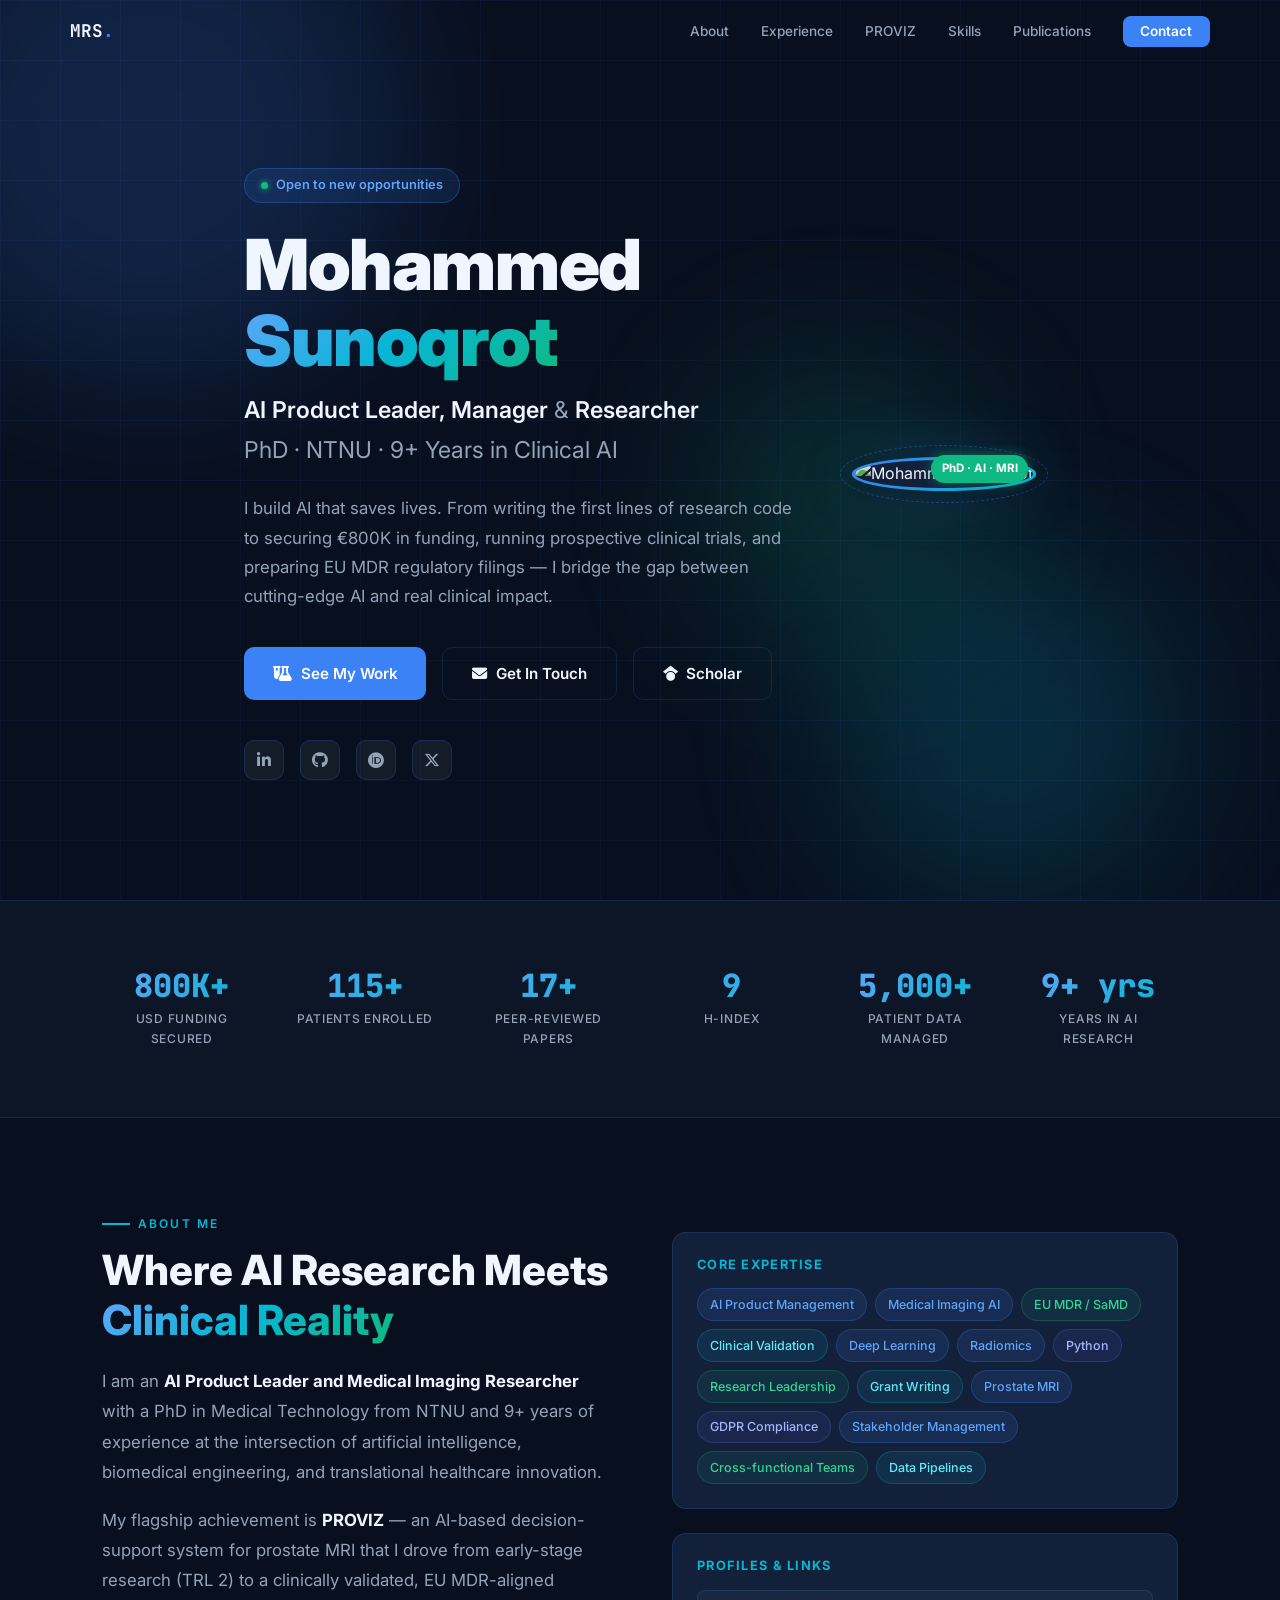
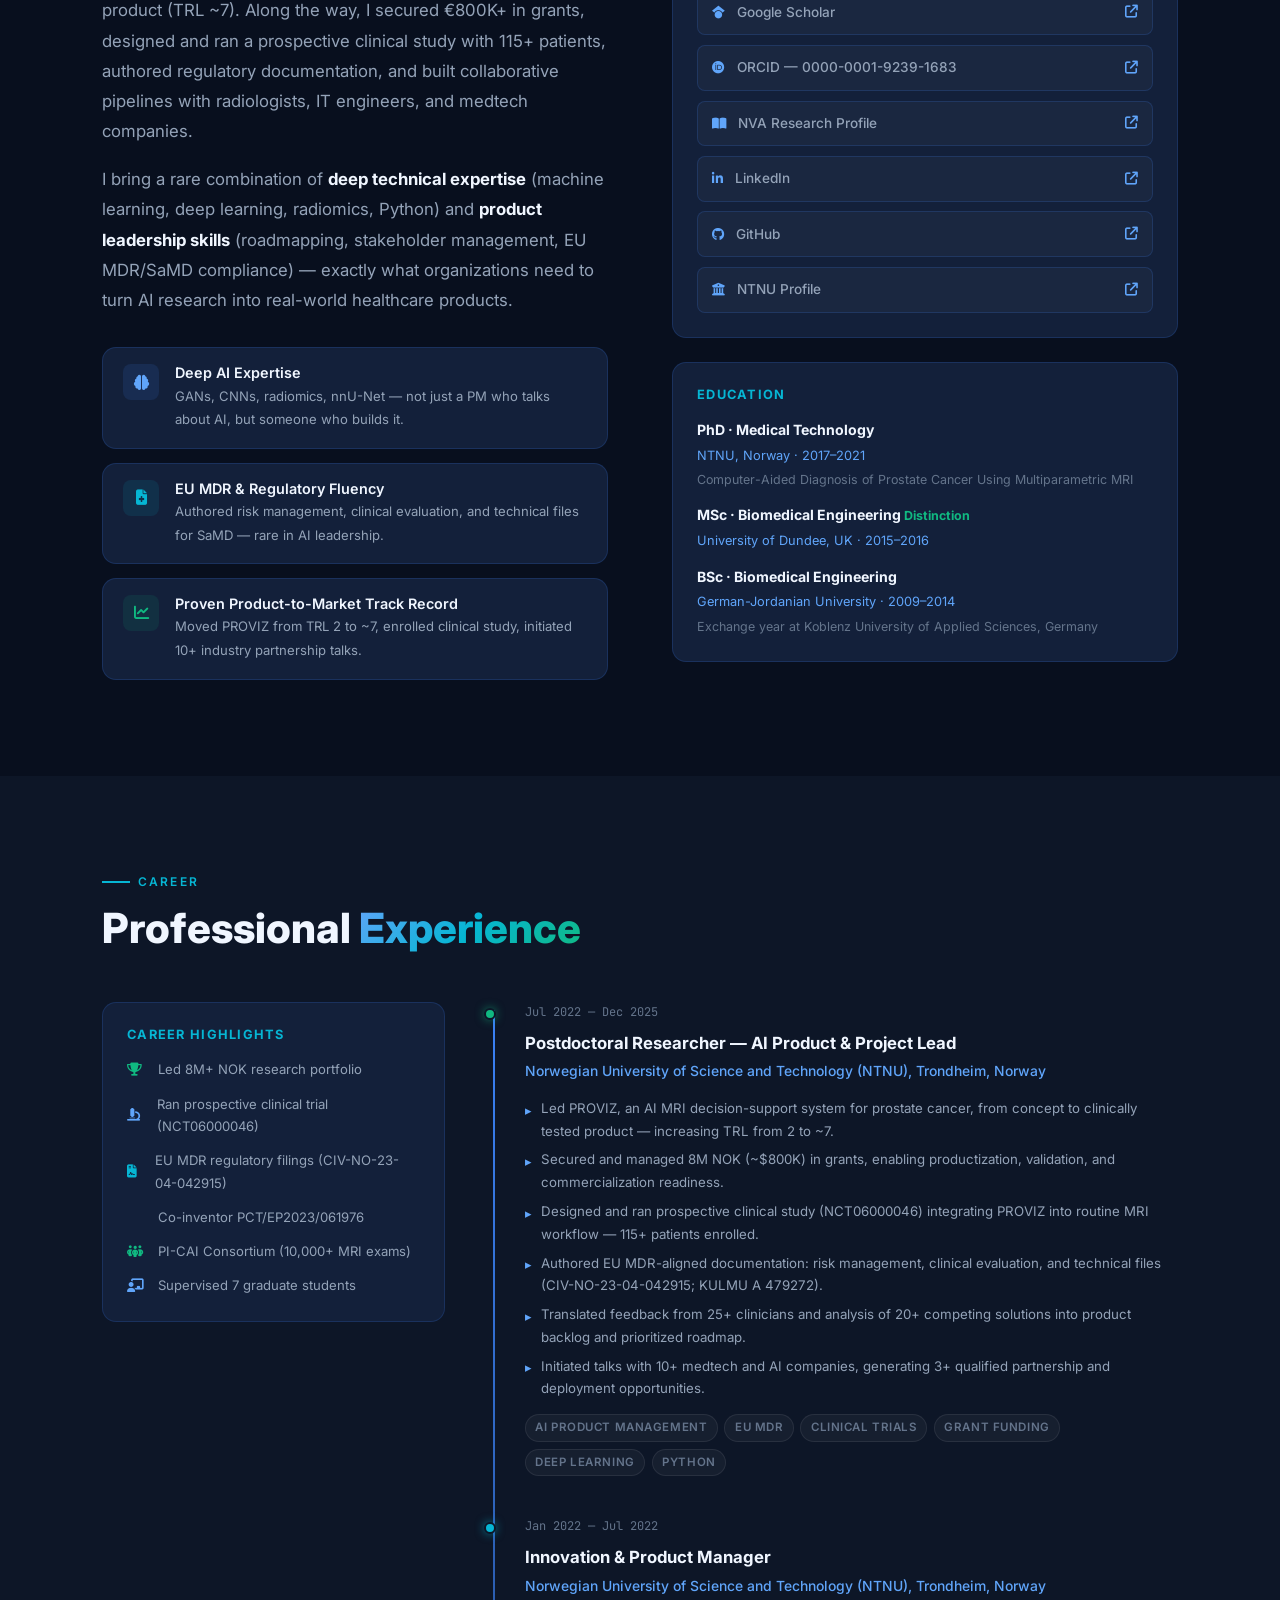
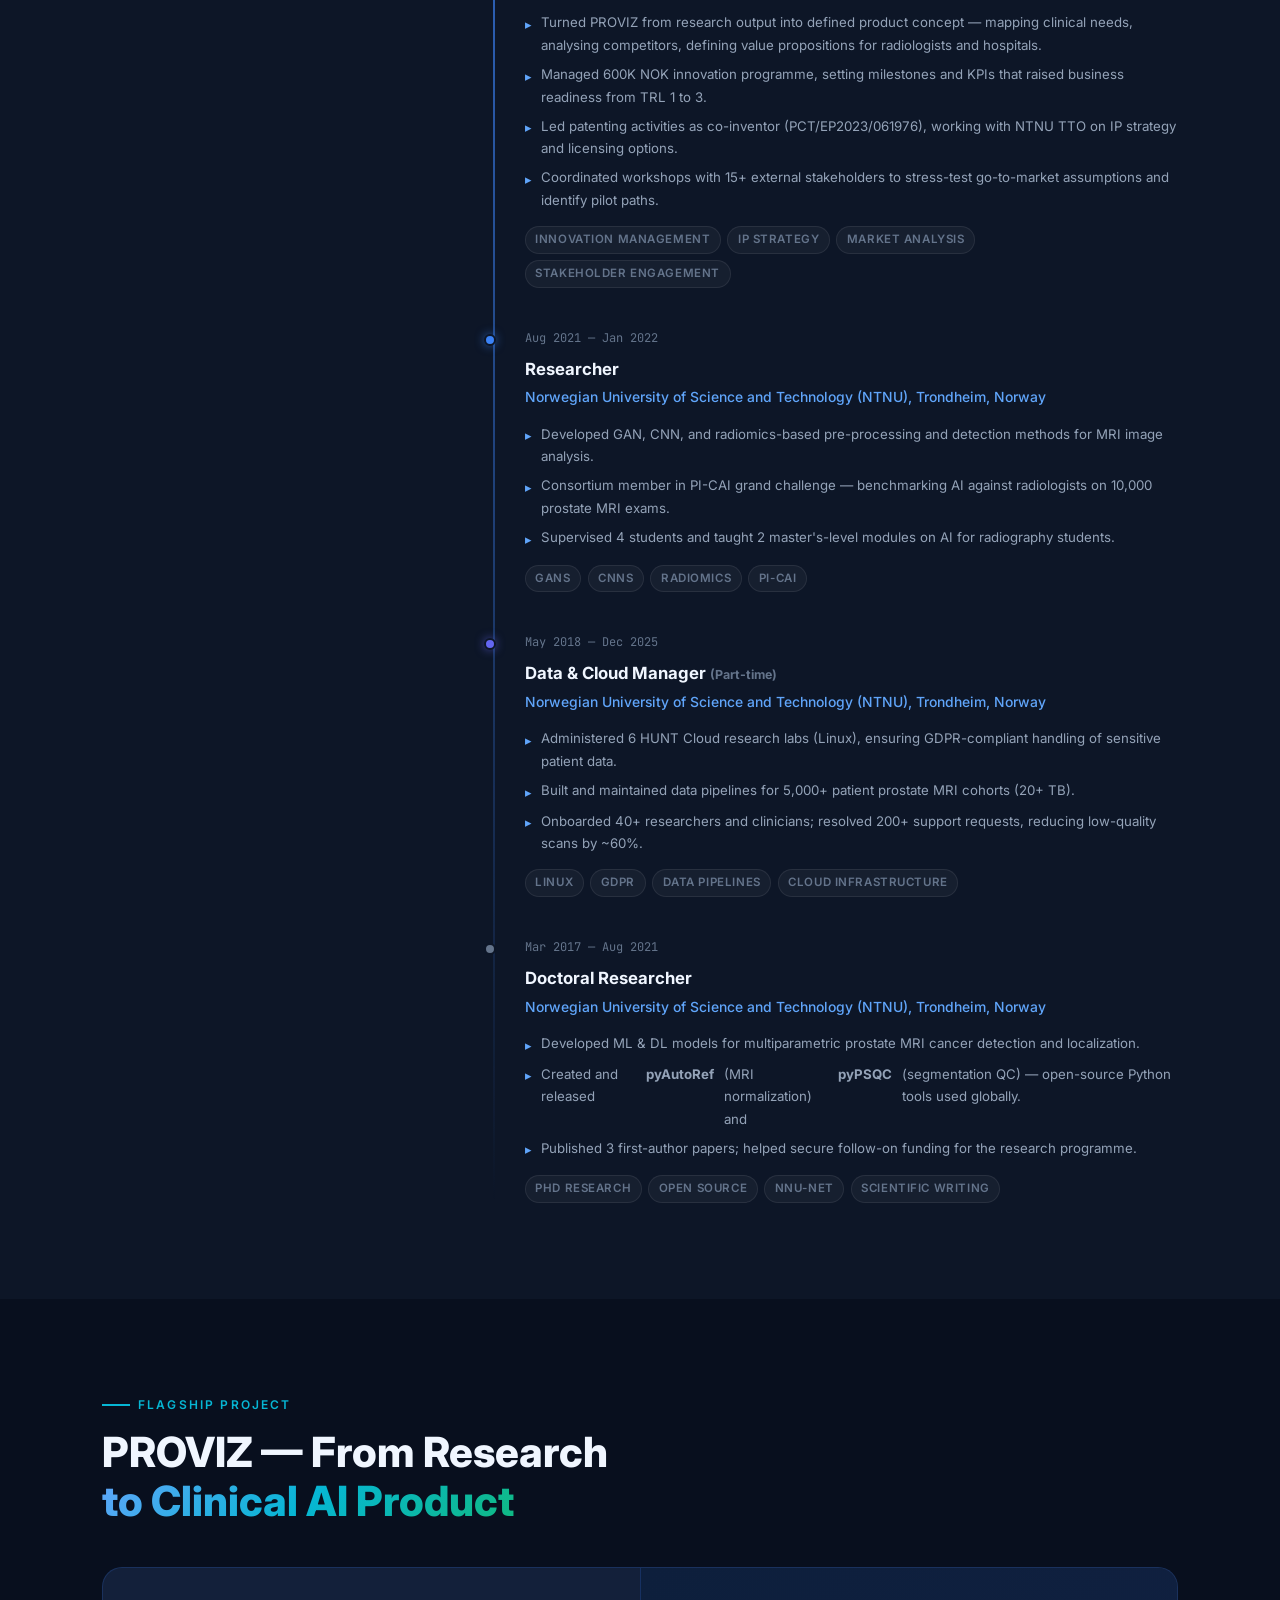
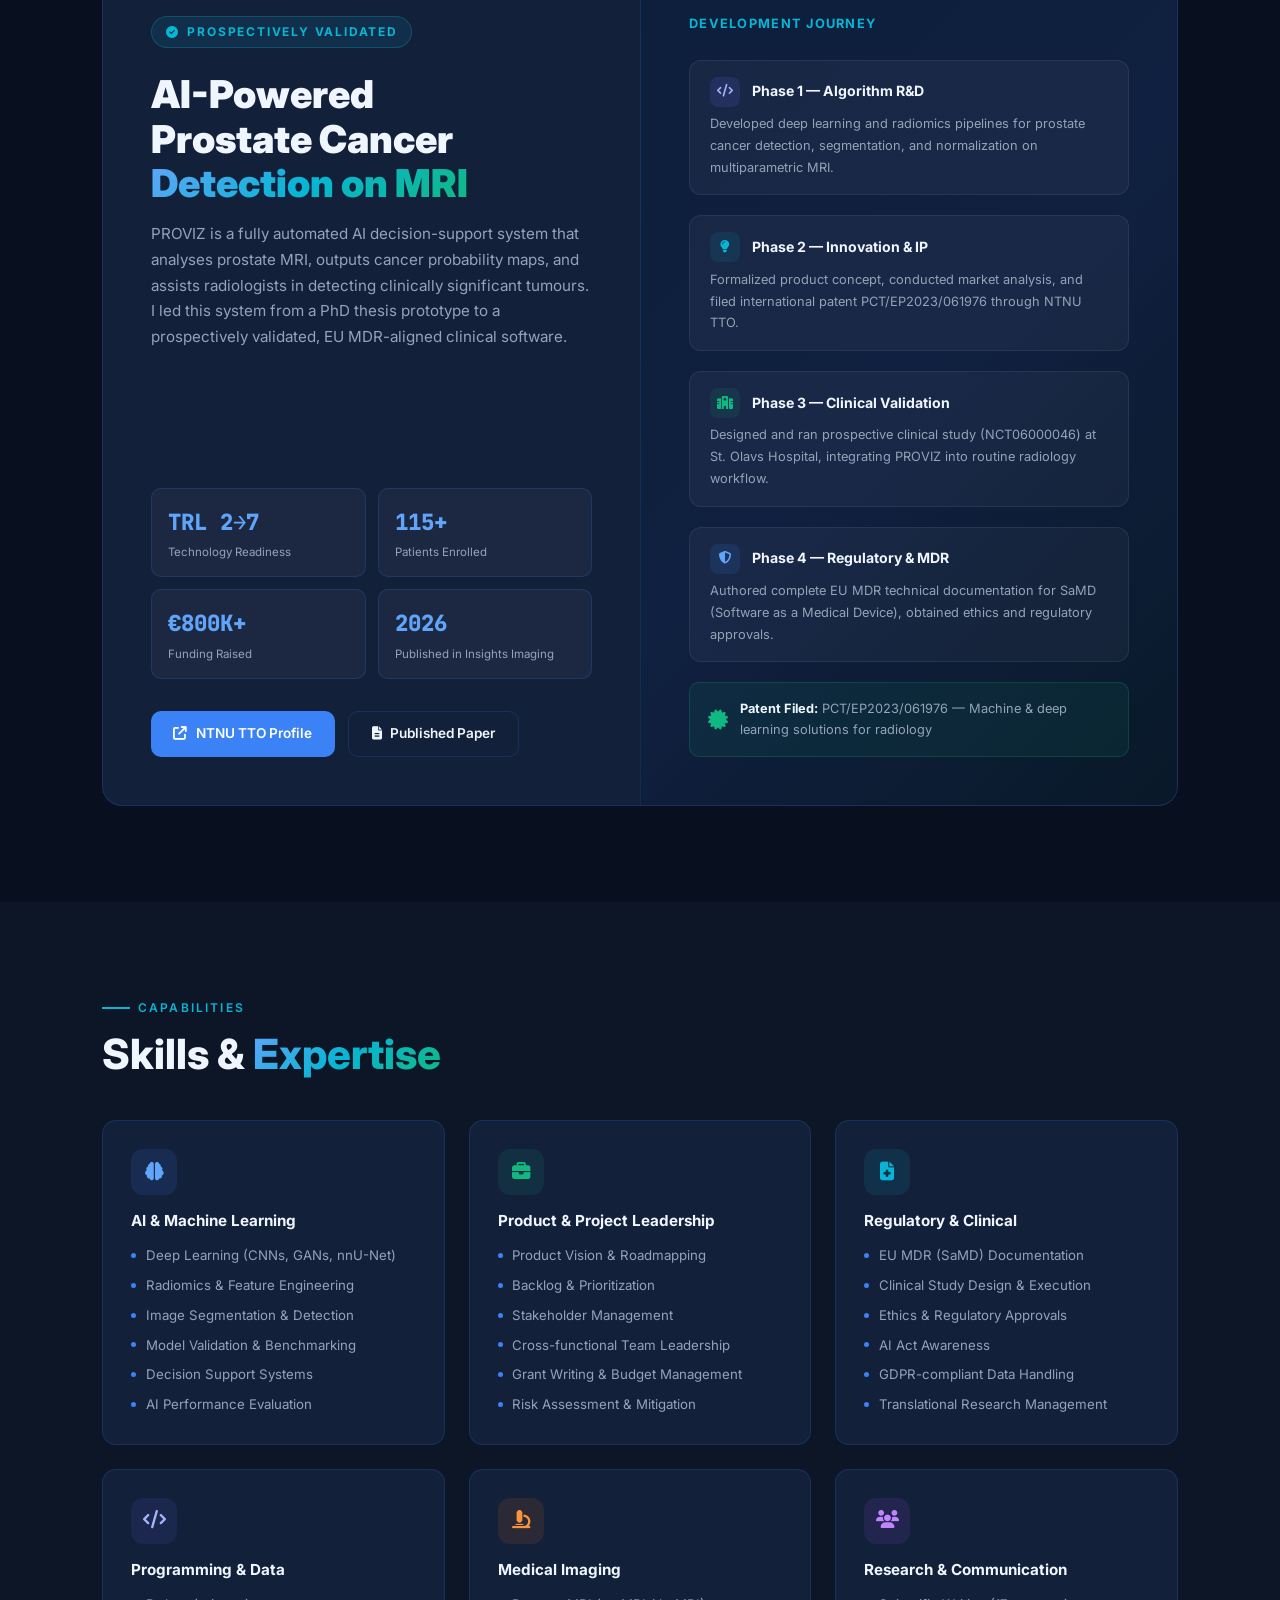
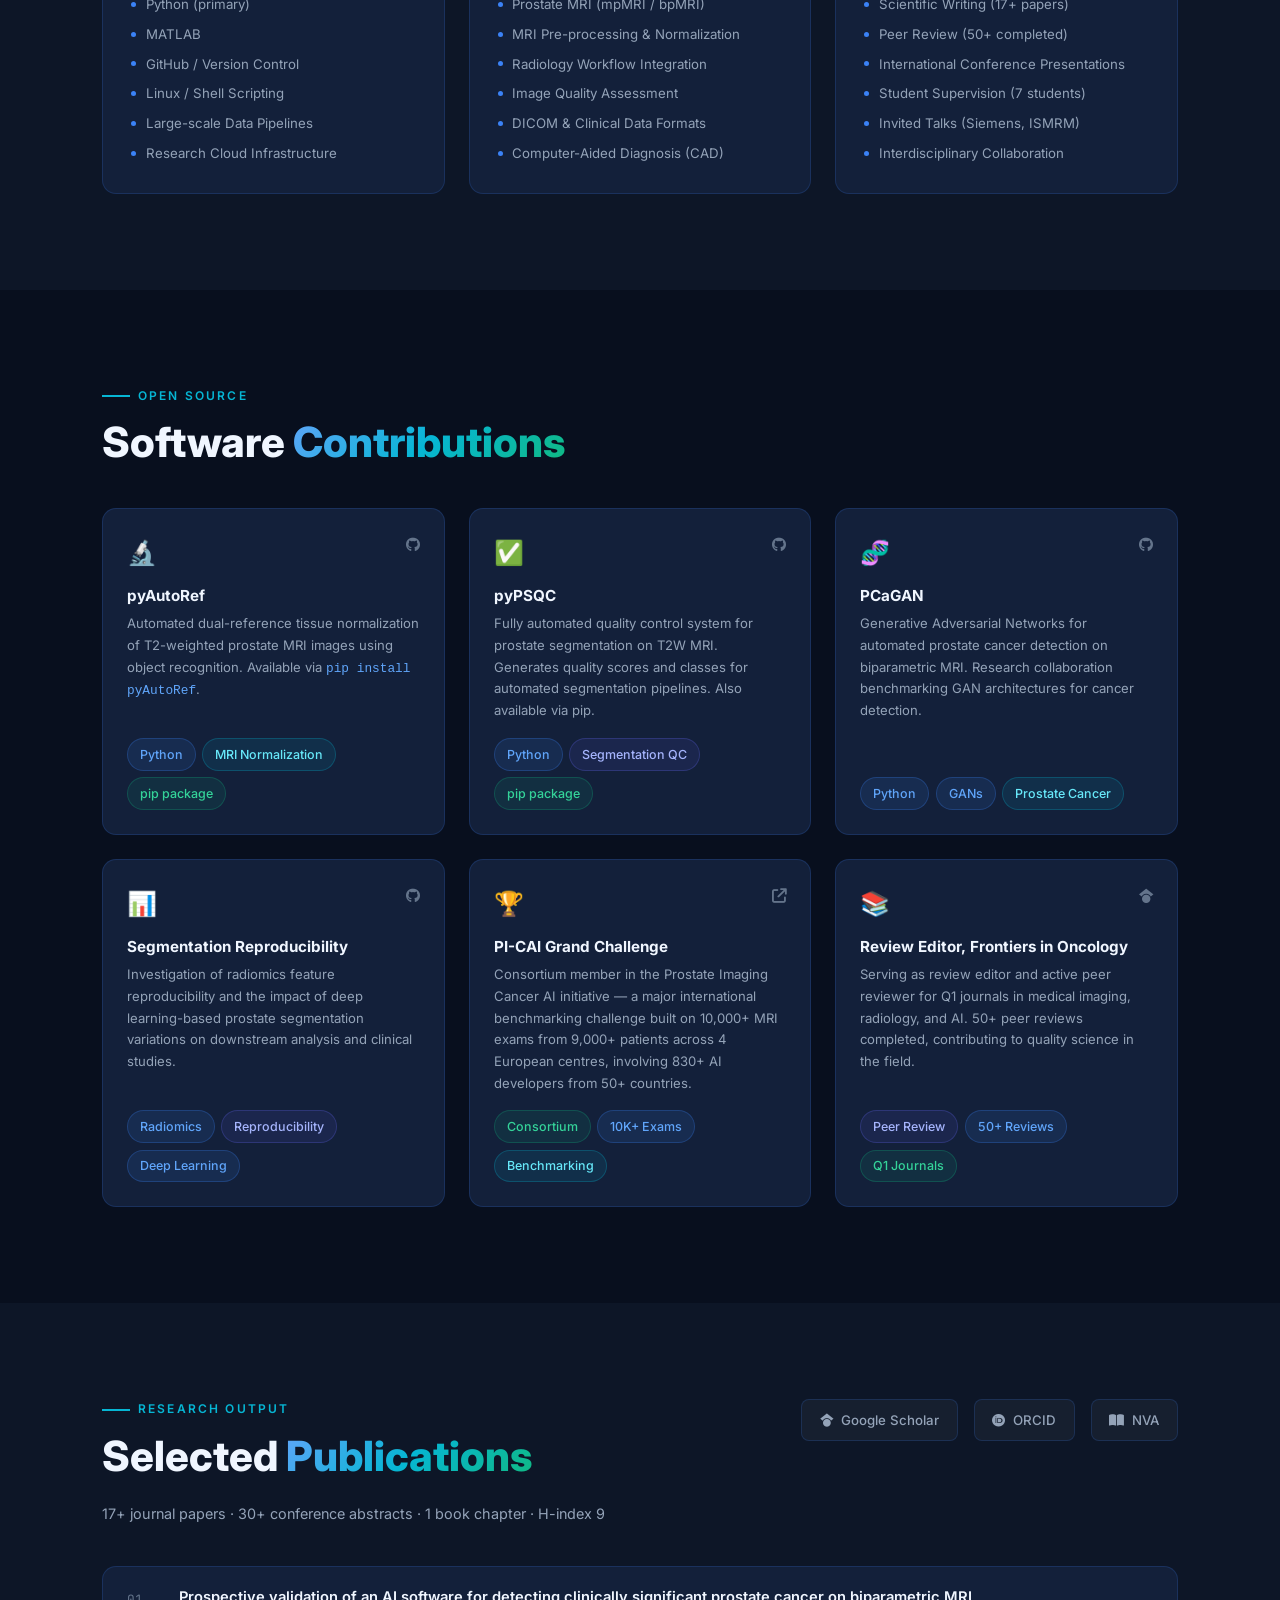
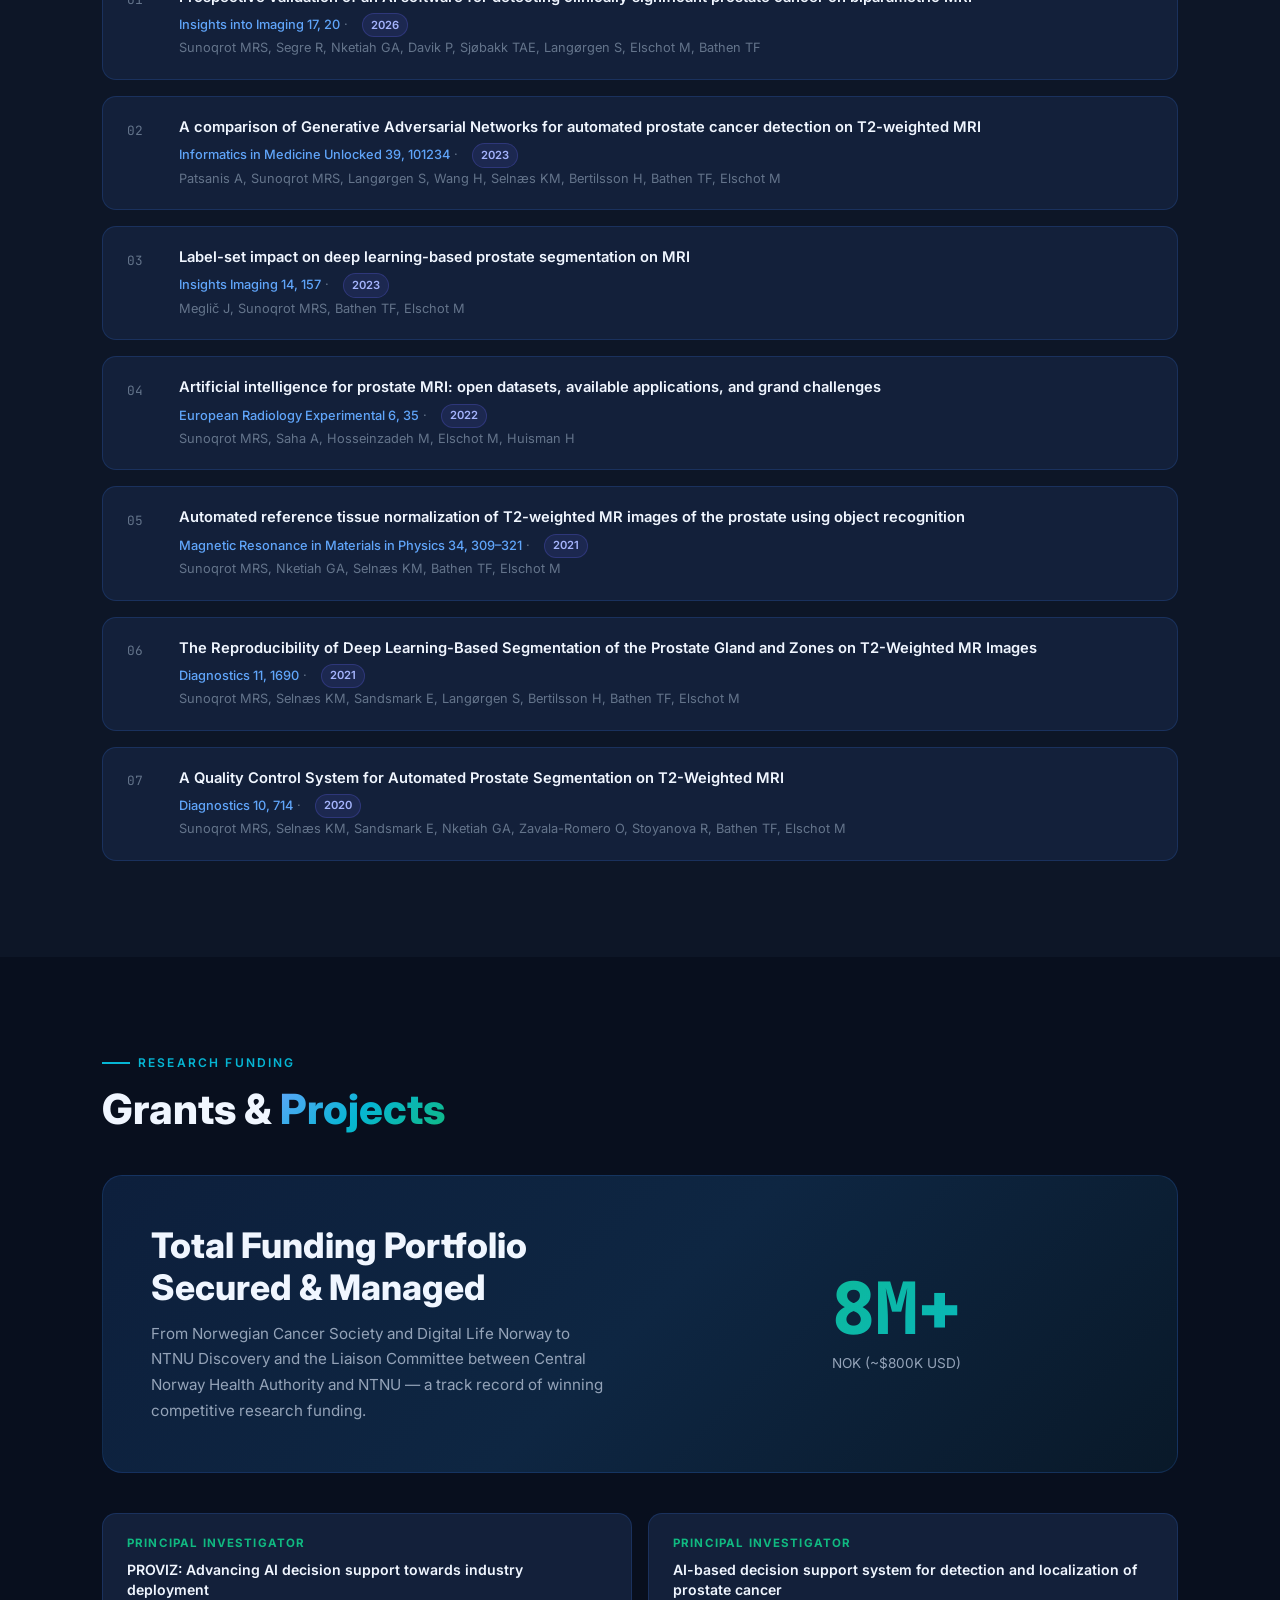
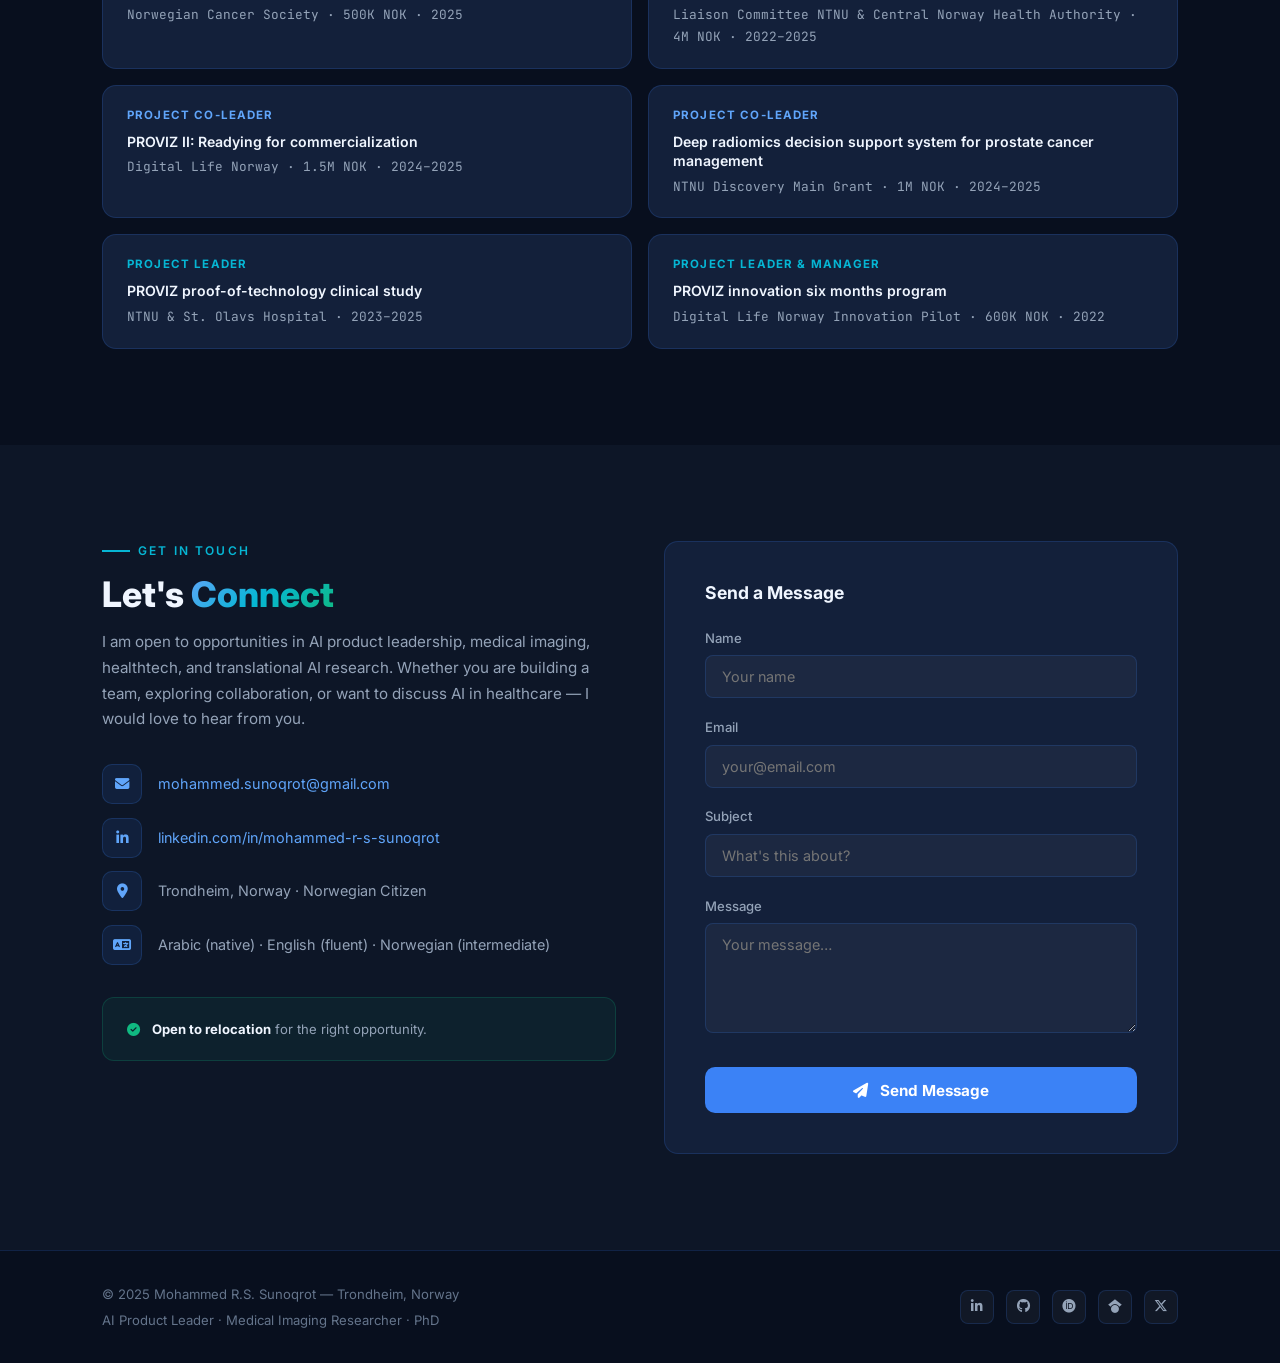
==== commit b2dcee3d: "Redesign: Modern AI-focused personal website" ====
--- a/index.html
+++ b/index.html
@@ -1,928 +1,2431 @@
 <!DOCTYPE html>
-<!--[if lt IE 8 ]><html class="no-js ie ie7" lang="en"> <![endif]-->
-<!--[if IE 8 ]><html class="no-js ie ie8" lang="en"> <![endif]-->
-<!--[if (gte IE 8)|!(IE)]><!-->
-<html class="no-js" lang="en"> <!--<![endif]-->
-
+<html lang="en">
 <head>
-
-   <!--- Basic Page Needs
-   ================================================== -->
-   <meta charset="utf-8">
-   <title>Mohammed Sunoqrot Page</title>
-   <meta name="description" content="">
-   <meta name="author" content="">
-
-   <!-- Mobile Specific Metas
-   ================================================== -->
-   <meta name="viewport" content="width=device-width, initial-scale=1, maximum-scale=1">
-
-   <!-- CSS
-    ================================================== -->
-   <link rel="stylesheet" href="css/default.css">
-   <link rel="stylesheet" href="css/layout.css">
-   <link rel="stylesheet" href="css/media-queries.css">
-   <link rel="stylesheet" href="css/magnific-popup.css">
-
-   <!-- Script
-   ================================================== -->
-   <script src="js/modernizr.js"></script>
-
-   <!-- Favicons
-	================================================== -->
-   <link rel="shortcut icon" href="favicon.png">
-
+  <meta charset="UTF-8" />
+  <meta name="viewport" content="width=device-width, initial-scale=1.0" />
+  <title>Mohammed Sunoqrot — AI Product Leader, Manager & Researcher</title>
+  <meta name="description" content="Mohammed R.S. Sunoqrot — PhD, AI Product Leader, Manager & Researcher. Expert in translational AI for healthcare, EU MDR compliance, and AI deployment." />
+  <meta name="author" content="Mohammed R.S. Sunoqrot" />
+
+  <!-- Open Graph -->
+  <meta property="og:title" content="Mohammed Sunoqrot — AI Product Leader" />
+  <meta property="og:description" content="PhD · 9+ Years Building Clinically Validated AI for Healthcare" />
+  <meta property="og:type" content="website" />
+  <meta property="og:url" content="https://mohammedsunoqrot.github.io/" />
+
+  <!-- Fonts -->
+  <link rel="preconnect" href="https://fonts.googleapis.com" />
+  <link rel="preconnect" href="https://fonts.gstatic.com" crossorigin />
+  <link href="https://fonts.googleapis.com/css2?family=Inter:wght@300;400;500;600;700;800;900&family=JetBrains+Mono:wght@400;500&display=swap" rel="stylesheet" />
+
+  <!-- Icons -->
+  <link rel="stylesheet" href="https://cdnjs.cloudflare.com/ajax/libs/font-awesome/6.5.0/css/all.min.css" />
+
+  <style>
+    /* ─── Reset & Base ─────────────────────────────────── */
+    *, *::before, *::after { box-sizing: border-box; margin: 0; padding: 0; }
+    html { scroll-behavior: smooth; }
+
+    :root {
+      --bg:        #080F1E;
+      --bg2:       #0D1627;
+      --bg3:       #111E35;
+      --card:      #13203A;
+      --card2:     #182847;
+      --border:    rgba(59,130,246,0.18);
+      --blue:      #3B82F6;
+      --blue-lt:   #60A5FA;
+      --cyan:      #06B6D4;
+      --green:     #10B981;
+      --indigo:    #6366F1;
+      --text:      #F0F6FF;
+      --text-muted:#94A3B8;
+      --text-dim:  #64748B;
+      --radius:    14px;
+      --shadow:    0 4px 32px rgba(0,0,0,0.5);
+    }
+
+    body {
+      font-family: 'Inter', sans-serif;
+      background: var(--bg);
+      color: var(--text);
+      line-height: 1.7;
+      overflow-x: hidden;
+    }
+
+    /* ─── Scrollbar ─────────────────────────────────────── */
+    ::-webkit-scrollbar { width: 6px; }
+    ::-webkit-scrollbar-track { background: var(--bg); }
+    ::-webkit-scrollbar-thumb { background: var(--blue); border-radius: 3px; }
+
+    /* ─── Typography ────────────────────────────────────── */
+    h1,h2,h3,h4 { font-weight: 700; line-height: 1.2; }
+    a { color: var(--blue-lt); text-decoration: none; transition: color .2s; }
+    a:hover { color: var(--cyan); }
+
+    .gradient-text {
+      background: linear-gradient(135deg, var(--blue-lt) 0%, var(--cyan) 50%, var(--green) 100%);
+      -webkit-background-clip: text;
+      -webkit-text-fill-color: transparent;
+      background-clip: text;
+    }
+
+    .section-label {
+      font-size: .75rem;
+      font-weight: 600;
+      letter-spacing: .18em;
+      text-transform: uppercase;
+      color: var(--cyan);
+      margin-bottom: .75rem;
+      display: flex;
+      align-items: center;
+      gap: .5rem;
+    }
+    .section-label::before {
+      content: '';
+      display: block;
+      width: 28px;
+      height: 2px;
+      background: var(--cyan);
+    }
+
+    .section-title {
+      font-size: clamp(1.8rem, 3.5vw, 2.6rem);
+      font-weight: 800;
+      margin-bottom: 1.25rem;
+    }
+
+    /* ─── Layout helpers ────────────────────────────────── */
+    .container {
+      max-width: 1140px;
+      margin: 0 auto;
+      padding: 0 2rem;
+    }
+
+    section { padding: 6rem 0; }
+
+    /* ─── Nav ───────────────────────────────────────────── */
+    nav {
+      position: fixed;
+      top: 0; left: 0; right: 0;
+      z-index: 100;
+      padding: 1rem 2rem;
+      transition: all .3s;
+    }
+    nav.scrolled {
+      background: rgba(8,15,30,.92);
+      backdrop-filter: blur(16px);
+      border-bottom: 1px solid var(--border);
+    }
+    .nav-inner {
+      max-width: 1140px;
+      margin: 0 auto;
+      display: flex;
+      align-items: center;
+      justify-content: space-between;
+    }
+    .nav-logo {
+      font-size: 1.1rem;
+      font-weight: 700;
+      color: var(--text);
+      font-family: 'JetBrains Mono', monospace;
+    }
+    .nav-logo span { color: var(--blue); }
+    .nav-links {
+      display: flex;
+      gap: 2rem;
+      list-style: none;
+    }
+    .nav-links a {
+      font-size: .85rem;
+      font-weight: 500;
+      color: var(--text-muted);
+      transition: color .2s;
+    }
+    .nav-links a:hover { color: var(--text); }
+    .nav-cta {
+      background: var(--blue);
+      color: white !important;
+      padding: .45rem 1.1rem;
+      border-radius: 8px;
+      font-weight: 600 !important;
+    }
+    .nav-cta:hover { background: var(--blue-lt) !important; color: var(--bg) !important; }
+
+    /* Mobile nav toggle */
+    .nav-hamburger {
+      display: none;
+      flex-direction: column;
+      gap: 5px;
+      cursor: pointer;
+      background: none;
+      border: none;
+      padding: 4px;
+    }
+    .nav-hamburger span {
+      display: block;
+      width: 24px;
+      height: 2px;
+      background: var(--text);
+      border-radius: 2px;
+      transition: all .3s;
+    }
+
+    @media (max-width: 768px) {
+      .nav-hamburger { display: flex; }
+      .nav-links {
+        display: none;
+        position: absolute;
+        top: 100%;
+        left: 0; right: 0;
+        background: rgba(8,15,30,.97);
+        backdrop-filter: blur(16px);
+        flex-direction: column;
+        padding: 1.5rem 2rem;
+        gap: 1.2rem;
+        border-bottom: 1px solid var(--border);
+      }
+      .nav-links.open { display: flex; }
+      .nav-links a { font-size: 1rem; }
+    }
+
+    /* ─── Hero ──────────────────────────────────────────── */
+    #hero {
+      min-height: 100vh;
+      display: flex;
+      align-items: center;
+      position: relative;
+      overflow: hidden;
+      padding: 7rem 0 4rem;
+    }
+
+    /* Animated background grid */
+    #hero::before {
+      content: '';
+      position: absolute;
+      inset: 0;
+      background-image:
+        linear-gradient(rgba(59,130,246,.06) 1px, transparent 1px),
+        linear-gradient(90deg, rgba(59,130,246,.06) 1px, transparent 1px);
+      background-size: 60px 60px;
+      animation: gridMove 20s linear infinite;
+    }
+
+    @keyframes gridMove {
+      0%   { background-position: 0 0; }
+      100% { background-position: 60px 60px; }
+    }
+
+    /* Glow blobs */
+    .blob {
+      position: absolute;
+      border-radius: 50%;
+      filter: blur(80px);
+      opacity: .18;
+      animation: blobFloat 8s ease-in-out infinite;
+    }
+    .blob-1 {
+      width: 500px; height: 500px;
+      background: var(--blue);
+      top: -120px; left: -100px;
+      animation-delay: 0s;
+    }
+    .blob-2 {
+      width: 350px; height: 350px;
+      background: var(--cyan);
+      bottom: 0; right: 100px;
+      animation-delay: -3s;
+    }
+    .blob-3 {
+      width: 280px; height: 280px;
+      background: var(--green);
+      top: 40%; left: 55%;
+      animation-delay: -5s;
+    }
+
+    @keyframes blobFloat {
+      0%,100% { transform: translateY(0) scale(1); }
+      50%      { transform: translateY(-30px) scale(1.04); }
+    }
+
+    .hero-inner {
+      position: relative;
+      z-index: 2;
+      display: grid;
+      grid-template-columns: 1fr auto;
+      gap: 3rem;
+      align-items: center;
+    }
+
+    .hero-badge {
+      display: inline-flex;
+      align-items: center;
+      gap: .5rem;
+      background: rgba(59,130,246,.12);
+      border: 1px solid rgba(59,130,246,.3);
+      border-radius: 100px;
+      padding: .35rem 1rem;
+      font-size: .8rem;
+      font-weight: 600;
+      color: var(--blue-lt);
+      margin-bottom: 1.5rem;
+    }
+    .hero-badge .dot {
+      width: 7px; height: 7px;
+      background: var(--green);
+      border-radius: 50%;
+      box-shadow: 0 0 6px var(--green);
+      animation: pulse 2s infinite;
+    }
+
+    @keyframes pulse {
+      0%,100% { opacity: 1; }
+      50%      { opacity: .4; }
+    }
+
+    .hero-name {
+      font-size: clamp(2.6rem, 6vw, 4.4rem);
+      font-weight: 900;
+      letter-spacing: -.02em;
+      line-height: 1.08;
+      margin-bottom: .8rem;
+    }
+
+    .hero-title {
+      font-size: clamp(1.1rem, 2.2vw, 1.45rem);
+      font-weight: 400;
+      color: var(--text-muted);
+      margin-bottom: 1.5rem;
+    }
+    .hero-title strong {
+      color: var(--text);
+      font-weight: 600;
+    }
+
+    .hero-desc {
+      font-size: 1.05rem;
+      color: var(--text-muted);
+      max-width: 560px;
+      margin-bottom: 2.2rem;
+      line-height: 1.75;
+    }
+
+    .hero-btns {
+      display: flex;
+      flex-wrap: wrap;
+      gap: 1rem;
+      margin-bottom: 2.5rem;
+    }
+
+    .btn-primary {
+      display: inline-flex;
+      align-items: center;
+      gap: .55rem;
+      background: var(--blue);
+      color: white;
+      padding: .8rem 1.8rem;
+      border-radius: 10px;
+      font-weight: 600;
+      font-size: .95rem;
+      transition: all .2s;
+      box-shadow: 0 0 0 0 rgba(59,130,246,.4);
+    }
+    .btn-primary:hover {
+      background: var(--blue-lt);
+      color: var(--bg);
+      box-shadow: 0 0 24px rgba(59,130,246,.35);
+      transform: translateY(-1px);
+    }
+
+    .btn-outline {
+      display: inline-flex;
+      align-items: center;
+      gap: .55rem;
+      background: transparent;
+      color: var(--text);
+      padding: .8rem 1.8rem;
+      border-radius: 10px;
+      font-weight: 600;
+      font-size: .95rem;
+      border: 1.5px solid var(--border);
+      transition: all .2s;
+    }
+    .btn-outline:hover {
+      border-color: var(--blue);
+      color: var(--blue-lt);
+      background: rgba(59,130,246,.07);
+      transform: translateY(-1px);
+    }
+
+    .hero-socials {
+      display: flex;
+      gap: 1rem;
+      align-items: center;
+    }
+    .hero-socials a {
+      display: flex;
+      align-items: center;
+      justify-content: center;
+      width: 40px; height: 40px;
+      border-radius: 10px;
+      background: rgba(255,255,255,.05);
+      border: 1px solid var(--border);
+      color: var(--text-muted);
+      font-size: 1rem;
+      transition: all .2s;
+    }
+    .hero-socials a:hover {
+      background: rgba(59,130,246,.15);
+      border-color: var(--blue);
+      color: var(--blue-lt);
+      transform: translateY(-2px);
+    }
+
+    /* Avatar */
+    .hero-avatar-wrap {
+      position: relative;
+      flex-shrink: 0;
+    }
+    .hero-avatar {
+      width: 240px;
+      height: 240px;
+      border-radius: 50%;
+      object-fit: cover;
+      border: 3px solid transparent;
+      background:
+        linear-gradient(var(--card), var(--card)) padding-box,
+        linear-gradient(135deg, var(--blue), var(--cyan)) border-box;
+      box-shadow: 0 0 60px rgba(59,130,246,.3), var(--shadow);
+    }
+    .hero-avatar-ring {
+      position: absolute;
+      inset: -12px;
+      border-radius: 50%;
+      border: 1.5px dashed rgba(59,130,246,.35);
+      animation: spin 20s linear infinite;
+    }
+
+    @keyframes spin {
+      to { transform: rotate(360deg); }
+    }
+
+    .hero-avatar-badge {
+      position: absolute;
+      bottom: 8px; right: 8px;
+      background: var(--green);
+      color: white;
+      font-size: .72rem;
+      font-weight: 700;
+      padding: .25rem .65rem;
+      border-radius: 100px;
+      box-shadow: 0 0 12px rgba(16,185,129,.5);
+    }
+
+    @media (max-width: 768px) {
+      .hero-inner {
+        grid-template-columns: 1fr;
+        text-align: center;
+      }
+      .hero-avatar-wrap { display: none; }
+      .hero-btns, .hero-socials { justify-content: center; }
+    }
+
+    /* ─── Stats bar ─────────────────────────────────────── */
+    #stats {
+      padding: 3rem 0;
+      background: var(--bg2);
+      border-top: 1px solid var(--border);
+      border-bottom: 1px solid var(--border);
+    }
+    .stats-grid {
+      display: grid;
+      grid-template-columns: repeat(6, 1fr);
+      gap: 1.5rem;
+    }
+    .stat-item {
+      text-align: center;
+      padding: 1.2rem .5rem;
+    }
+    .stat-num {
+      font-size: 2rem;
+      font-weight: 800;
+      font-family: 'JetBrains Mono', monospace;
+      background: linear-gradient(135deg, var(--blue-lt), var(--cyan));
+      -webkit-background-clip: text;
+      -webkit-text-fill-color: transparent;
+      background-clip: text;
+      line-height: 1.1;
+    }
+    .stat-label {
+      font-size: .75rem;
+      color: var(--text-muted);
+      margin-top: .35rem;
+      font-weight: 500;
+      text-transform: uppercase;
+      letter-spacing: .06em;
+    }
+
+    @media (max-width: 900px) {
+      .stats-grid { grid-template-columns: repeat(3, 1fr); }
+    }
+    @media (max-width: 480px) {
+      .stats-grid { grid-template-columns: repeat(2, 1fr); }
+    }
+
+    /* ─── About ─────────────────────────────────────────── */
+    #about {
+      background: var(--bg);
+    }
+    .about-grid {
+      display: grid;
+      grid-template-columns: 1fr 1fr;
+      gap: 4rem;
+      align-items: center;
+    }
+    .about-text p {
+      font-size: 1.05rem;
+      color: var(--text-muted);
+      margin-bottom: 1.1rem;
+      line-height: 1.8;
+    }
+    .about-text p strong {
+      color: var(--text);
+    }
+    .value-props {
+      margin-top: 2rem;
+      display: flex;
+      flex-direction: column;
+      gap: .85rem;
+    }
+    .value-prop {
+      display: flex;
+      align-items: flex-start;
+      gap: 1rem;
+      padding: 1rem 1.25rem;
+      background: var(--card);
+      border: 1px solid var(--border);
+      border-radius: var(--radius);
+      transition: border-color .2s;
+    }
+    .value-prop:hover { border-color: var(--blue); }
+    .value-prop-icon {
+      width: 36px; height: 36px;
+      border-radius: 8px;
+      display: flex;
+      align-items: center;
+      justify-content: center;
+      font-size: .95rem;
+      flex-shrink: 0;
+    }
+    .value-prop-text h4 {
+      font-size: .9rem;
+      font-weight: 600;
+      margin-bottom: .2rem;
+    }
+    .value-prop-text p {
+      font-size: .82rem;
+      color: var(--text-muted);
+      margin: 0;
+    }
+
+    .about-right {
+      display: flex;
+      flex-direction: column;
+      gap: 1.5rem;
+    }
+
+    .about-card {
+      background: var(--card);
+      border: 1px solid var(--border);
+      border-radius: var(--radius);
+      padding: 1.5rem;
+    }
+    .about-card h4 {
+      font-size: .8rem;
+      text-transform: uppercase;
+      letter-spacing: .1em;
+      color: var(--cyan);
+      margin-bottom: 1rem;
+    }
+    .tag-cloud {
+      display: flex;
+      flex-wrap: wrap;
+      gap: .5rem;
+    }
+    .tag {
+      background: rgba(59,130,246,.12);
+      color: var(--blue-lt);
+      border: 1px solid rgba(59,130,246,.25);
+      padding: .3rem .75rem;
+      border-radius: 100px;
+      font-size: .78rem;
+      font-weight: 500;
+      white-space: nowrap;
+    }
+    .tag.green {
+      background: rgba(16,185,129,.1);
+      color: #34D399;
+      border-color: rgba(16,185,129,.25);
+    }
+    .tag.cyan {
+      background: rgba(6,182,212,.1);
+      color: #67E8F9;
+      border-color: rgba(6,182,212,.25);
+    }
+    .tag.indigo {
+      background: rgba(99,102,241,.1);
+      color: #A5B4FC;
+      border-color: rgba(99,102,241,.25);
+    }
+
+    .quick-links {
+      display: flex;
+      flex-direction: column;
+      gap: .6rem;
+    }
+    .quick-link {
+      display: flex;
+      align-items: center;
+      justify-content: space-between;
+      padding: .65rem .85rem;
+      background: rgba(255,255,255,.03);
+      border: 1px solid var(--border);
+      border-radius: 8px;
+      font-size: .85rem;
+      font-weight: 500;
+      color: var(--text-muted);
+      transition: all .2s;
+    }
+    .quick-link:hover {
+      background: rgba(59,130,246,.08);
+      border-color: var(--blue);
+      color: var(--text);
+    }
+    .quick-link i { color: var(--blue-lt); font-size: .8rem; }
+
+    @media (max-width: 768px) {
+      .about-grid { grid-template-columns: 1fr; gap: 2.5rem; }
+    }
+
+    /* ─── Experience ────────────────────────────────────── */
+    #experience {
+      background: var(--bg2);
+    }
+    .experience-grid {
+      display: grid;
+      grid-template-columns: 1fr 2fr;
+      gap: 3rem;
+    }
+    .exp-sidebar h3 {
+      font-size: 1rem;
+      color: var(--text-muted);
+      margin-bottom: 1rem;
+    }
+    .exp-timeline {
+      position: relative;
+      padding-left: 2rem;
+    }
+    .exp-timeline::before {
+      content: '';
+      position: absolute;
+      left: 0; top: 8px; bottom: 0;
+      width: 2px;
+      background: linear-gradient(to bottom, var(--blue), transparent);
+    }
+    .exp-item {
+      position: relative;
+      padding-bottom: 2.5rem;
+    }
+    .exp-item:last-child { padding-bottom: 0; }
+    .exp-dot {
+      position: absolute;
+      left: -2.55rem;
+      top: 6px;
+      width: 12px; height: 12px;
+      border-radius: 50%;
+      background: var(--blue);
+      border: 2px solid var(--bg2);
+      box-shadow: 0 0 10px rgba(59,130,246,.6);
+    }
+    .exp-dot.green {
+      background: var(--green);
+      box-shadow: 0 0 10px rgba(16,185,129,.6);
+    }
+    .exp-dot.cyan {
+      background: var(--cyan);
+      box-shadow: 0 0 10px rgba(6,182,212,.6);
+    }
+    .exp-period {
+      font-size: .75rem;
+      font-family: 'JetBrains Mono', monospace;
+      color: var(--text-dim);
+      margin-bottom: .4rem;
+    }
+    .exp-role {
+      font-size: 1.05rem;
+      font-weight: 700;
+      color: var(--text);
+      margin-bottom: .2rem;
+    }
+    .exp-org {
+      font-size: .87rem;
+      color: var(--blue-lt);
+      font-weight: 500;
+      margin-bottom: .75rem;
+    }
+    .exp-desc {
+      font-size: .88rem;
+      color: var(--text-muted);
+      line-height: 1.7;
+    }
+    .exp-highlights {
+      margin-top: .8rem;
+      display: flex;
+      flex-direction: column;
+      gap: .4rem;
+    }
+    .exp-highlight {
+      display: flex;
+      align-items: flex-start;
+      gap: .6rem;
+      font-size: .83rem;
+      color: var(--text-muted);
+    }
+    .exp-highlight::before {
+      content: '▸';
+      color: var(--blue-lt);
+      flex-shrink: 0;
+      margin-top: .1rem;
+    }
+    .exp-tags {
+      display: flex;
+      flex-wrap: wrap;
+      gap: .4rem;
+      margin-top: .9rem;
+    }
+    .exp-tag {
+      font-size: .72rem;
+      font-weight: 600;
+      color: var(--text-dim);
+      background: rgba(255,255,255,.04);
+      border: 1px solid rgba(255,255,255,.08);
+      padding: .2rem .6rem;
+      border-radius: 100px;
+      text-transform: uppercase;
+      letter-spacing: .05em;
+    }
+
+    @media (max-width: 768px) {
+      .experience-grid { grid-template-columns: 1fr; }
+    }
+
+    /* ─── Featured Project ──────────────────────────────── */
+    #proviz {
+      background: var(--bg);
+    }
+    .proviz-card {
+      background: var(--card);
+      border: 1px solid var(--border);
+      border-radius: 20px;
+      overflow: hidden;
+      display: grid;
+      grid-template-columns: 1fr 1fr;
+      min-height: 480px;
+    }
+    .proviz-left {
+      padding: 3rem;
+      display: flex;
+      flex-direction: column;
+      justify-content: space-between;
+    }
+    .proviz-eyebrow {
+      display: inline-flex;
+      align-items: center;
+      gap: .5rem;
+      font-size: .75rem;
+      font-weight: 700;
+      text-transform: uppercase;
+      letter-spacing: .15em;
+      color: var(--cyan);
+      background: rgba(6,182,212,.1);
+      border: 1px solid rgba(6,182,212,.25);
+      padding: .3rem .85rem;
+      border-radius: 100px;
+      margin-bottom: 1.5rem;
+      align-self: flex-start;
+    }
+    .proviz-title {
+      font-size: clamp(1.8rem, 3vw, 2.8rem);
+      font-weight: 900;
+      line-height: 1.15;
+      margin-bottom: 1rem;
+    }
+    .proviz-sub {
+      font-size: .95rem;
+      color: var(--text-muted);
+      line-height: 1.7;
+      margin-bottom: 1.5rem;
+    }
+    .proviz-metrics {
+      display: grid;
+      grid-template-columns: 1fr 1fr;
+      gap: .75rem;
+      margin-bottom: 2rem;
+    }
+    .proviz-metric {
+      background: rgba(255,255,255,.04);
+      border: 1px solid var(--border);
+      border-radius: 10px;
+      padding: .85rem 1rem;
+    }
+    .proviz-metric-val {
+      font-size: 1.4rem;
+      font-weight: 800;
+      font-family: 'JetBrains Mono', monospace;
+      color: var(--blue-lt);
+    }
+    .proviz-metric-label {
+      font-size: .72rem;
+      color: var(--text-muted);
+      margin-top: .15rem;
+    }
+    .proviz-right {
+      background: linear-gradient(135deg, #0D1F3C 0%, #102040 50%, #091929 100%);
+      padding: 3rem;
+      display: flex;
+      flex-direction: column;
+      gap: 1.25rem;
+      border-left: 1px solid var(--border);
+    }
+    .proviz-phase {
+      background: rgba(255,255,255,.04);
+      border: 1px solid rgba(255,255,255,.07);
+      border-radius: 12px;
+      padding: 1rem 1.25rem;
+      transition: all .2s;
+    }
+    .proviz-phase:hover {
+      border-color: var(--blue);
+      background: rgba(59,130,246,.06);
+    }
+    .proviz-phase-header {
+      display: flex;
+      align-items: center;
+      gap: .75rem;
+      margin-bottom: .4rem;
+    }
+    .proviz-phase-icon {
+      width: 30px; height: 30px;
+      border-radius: 8px;
+      display: flex;
+      align-items: center;
+      justify-content: center;
+      font-size: .8rem;
+    }
+    .proviz-phase h4 {
+      font-size: .88rem;
+      font-weight: 700;
+    }
+    .proviz-phase p {
+      font-size: .8rem;
+      color: var(--text-muted);
+    }
+    .proviz-patent {
+      margin-top: auto;
+      display: flex;
+      align-items: center;
+      gap: .75rem;
+      padding: .9rem 1.1rem;
+      background: rgba(16,185,129,.08);
+      border: 1px solid rgba(16,185,129,.2);
+      border-radius: 10px;
+    }
+    .proviz-patent i { color: var(--green); }
+    .proviz-patent span {
+      font-size: .8rem;
+      color: var(--text-muted);
+    }
+    .proviz-patent strong { color: var(--text); }
+
+    @media (max-width: 900px) {
+      .proviz-card {
+        grid-template-columns: 1fr;
+        min-height: auto;
+      }
+      .proviz-right { border-left: none; border-top: 1px solid var(--border); }
+    }
+
+    /* ─── Skills ────────────────────────────────────────── */
+    #skills {
+      background: var(--bg2);
+    }
+    .skills-grid {
+      display: grid;
+      grid-template-columns: repeat(3, 1fr);
+      gap: 1.5rem;
+    }
+    .skill-card {
+      background: var(--card);
+      border: 1px solid var(--border);
+      border-radius: var(--radius);
+      padding: 1.75rem;
+      transition: all .25s;
+    }
+    .skill-card:hover {
+      border-color: var(--blue);
+      transform: translateY(-3px);
+      box-shadow: 0 12px 32px rgba(59,130,246,.12);
+    }
+    .skill-card-icon {
+      width: 46px; height: 46px;
+      border-radius: 12px;
+      display: flex;
+      align-items: center;
+      justify-content: center;
+      font-size: 1.15rem;
+      margin-bottom: 1.1rem;
+    }
+    .skill-card h3 {
+      font-size: .95rem;
+      font-weight: 700;
+      margin-bottom: .85rem;
+    }
+    .skill-items {
+      display: flex;
+      flex-direction: column;
+      gap: .45rem;
+    }
+    .skill-item {
+      display: flex;
+      align-items: center;
+      gap: .6rem;
+      font-size: .83rem;
+      color: var(--text-muted);
+    }
+    .skill-item::before {
+      content: '';
+      width: 5px; height: 5px;
+      border-radius: 50%;
+      background: var(--blue);
+      flex-shrink: 0;
+    }
+
+    @media (max-width: 900px) {
+      .skills-grid { grid-template-columns: repeat(2, 1fr); }
+    }
+    @media (max-width: 540px) {
+      .skills-grid { grid-template-columns: 1fr; }
+    }
+
+    /* ─── Projects ──────────────────────────────────────── */
+    #projects {
+      background: var(--bg);
+    }
+    .projects-grid {
+      display: grid;
+      grid-template-columns: repeat(3, 1fr);
+      gap: 1.5rem;
+    }
+    .project-card {
+      background: var(--card);
+      border: 1px solid var(--border);
+      border-radius: var(--radius);
+      padding: 1.5rem;
+      display: flex;
+      flex-direction: column;
+      transition: all .25s;
+    }
+    .project-card:hover {
+      border-color: var(--blue);
+      transform: translateY(-3px);
+      box-shadow: 0 12px 32px rgba(59,130,246,.12);
+    }
+    .project-header {
+      display: flex;
+      align-items: flex-start;
+      justify-content: space-between;
+      margin-bottom: .85rem;
+    }
+    .project-icon {
+      font-size: 1.5rem;
+    }
+    .project-links {
+      display: flex;
+      gap: .6rem;
+    }
+    .project-link {
+      color: var(--text-dim);
+      font-size: .9rem;
+      transition: color .2s;
+    }
+    .project-link:hover { color: var(--blue-lt); }
+    .project-card h3 {
+      font-size: .95rem;
+      font-weight: 700;
+      margin-bottom: .5rem;
+    }
+    .project-card p {
+      font-size: .82rem;
+      color: var(--text-muted);
+      flex: 1;
+      line-height: 1.65;
+    }
+    .project-footer {
+      margin-top: 1rem;
+      display: flex;
+      flex-wrap: wrap;
+      gap: .4rem;
+    }
+
+    @media (max-width: 900px) {
+      .projects-grid { grid-template-columns: repeat(2, 1fr); }
+    }
+    @media (max-width: 540px) {
+      .projects-grid { grid-template-columns: 1fr; }
+    }
+
+    /* ─── Publications ──────────────────────────────────── */
+    #publications {
+      background: var(--bg2);
+    }
+    .pub-header-row {
+      display: flex;
+      align-items: flex-start;
+      justify-content: space-between;
+      flex-wrap: wrap;
+      gap: 1rem;
+      margin-bottom: 2.5rem;
+    }
+    .pub-links-row {
+      display: flex;
+      gap: 1rem;
+      flex-wrap: wrap;
+    }
+    .pub-link-btn {
+      display: inline-flex;
+      align-items: center;
+      gap: .5rem;
+      background: rgba(255,255,255,.04);
+      border: 1px solid var(--border);
+      color: var(--text-muted);
+      padding: .55rem 1.1rem;
+      border-radius: 8px;
+      font-size: .83rem;
+      font-weight: 500;
+      transition: all .2s;
+    }
+    .pub-link-btn:hover {
+      border-color: var(--blue);
+      color: var(--blue-lt);
+      background: rgba(59,130,246,.07);
+    }
+    .pub-list {
+      display: flex;
+      flex-direction: column;
+      gap: 1rem;
+    }
+    .pub-item {
+      display: flex;
+      gap: 1.25rem;
+      padding: 1.25rem 1.5rem;
+      background: var(--card);
+      border: 1px solid var(--border);
+      border-radius: var(--radius);
+      transition: all .2s;
+    }
+    .pub-item:hover {
+      border-color: rgba(59,130,246,.35);
+      background: var(--card2);
+    }
+    .pub-num {
+      font-size: .8rem;
+      font-family: 'JetBrains Mono', monospace;
+      color: var(--text-dim);
+      min-width: 2rem;
+      padding-top: .15rem;
+    }
+    .pub-body h4 {
+      font-size: .92rem;
+      font-weight: 600;
+      color: var(--text);
+      margin-bottom: .3rem;
+      line-height: 1.45;
+    }
+    .pub-meta {
+      font-size: .8rem;
+      color: var(--text-dim);
+    }
+    .pub-meta em {
+      color: var(--blue-lt);
+      font-style: normal;
+      font-weight: 500;
+    }
+    .pub-year-badge {
+      display: inline-block;
+      margin-left: .6rem;
+      background: rgba(99,102,241,.12);
+      color: #A5B4FC;
+      border: 1px solid rgba(99,102,241,.25);
+      font-size: .7rem;
+      font-weight: 600;
+      padding: .1rem .5rem;
+      border-radius: 100px;
+    }
+
+    /* ─── Funding ───────────────────────────────────────── */
+    #funding {
+      background: var(--bg);
+    }
+    .funding-banner {
+      background: linear-gradient(135deg, #0D1F3C 0%, #0E2642 50%, #091929 100%);
+      border: 1px solid var(--border);
+      border-radius: 20px;
+      padding: 3rem;
+      display: grid;
+      grid-template-columns: 1fr 1fr;
+      gap: 3rem;
+      align-items: center;
+      margin-bottom: 2.5rem;
+    }
+    .funding-banner h3 {
+      font-size: clamp(1.6rem, 3vw, 2.2rem);
+      font-weight: 800;
+      margin-bottom: .75rem;
+    }
+    .funding-banner p {
+      color: var(--text-muted);
+      font-size: .95rem;
+    }
+    .funding-total {
+      text-align: center;
+    }
+    .funding-total-num {
+      font-size: clamp(3rem, 6vw, 4.5rem);
+      font-weight: 900;
+      font-family: 'JetBrains Mono', monospace;
+      background: linear-gradient(135deg, var(--green), var(--cyan));
+      -webkit-background-clip: text;
+      -webkit-text-fill-color: transparent;
+      background-clip: text;
+      line-height: 1;
+    }
+    .funding-total-sub {
+      font-size: .85rem;
+      color: var(--text-muted);
+      margin-top: .4rem;
+    }
+
+    .funding-grid {
+      display: grid;
+      grid-template-columns: repeat(2, 1fr);
+      gap: 1rem;
+    }
+    .funding-item {
+      background: var(--card);
+      border: 1px solid var(--border);
+      border-radius: var(--radius);
+      padding: 1.25rem 1.5rem;
+      transition: border-color .2s;
+    }
+    .funding-item:hover { border-color: rgba(59,130,246,.35); }
+    .funding-role {
+      font-size: .72rem;
+      text-transform: uppercase;
+      letter-spacing: .1em;
+      font-weight: 700;
+      margin-bottom: .4rem;
+    }
+    .funding-role.pi    { color: var(--green); }
+    .funding-role.co    { color: var(--blue-lt); }
+    .funding-role.lead  { color: var(--cyan); }
+    .funding-role.contrib { color: var(--text-dim); }
+    .funding-item h4 {
+      font-size: .88rem;
+      font-weight: 600;
+      color: var(--text);
+      margin-bottom: .3rem;
+      line-height: 1.4;
+    }
+    .funding-amount {
+      font-size: .8rem;
+      color: var(--text-muted);
+      font-family: 'JetBrains Mono', monospace;
+    }
+
+    @media (max-width: 768px) {
+      .funding-banner { grid-template-columns: 1fr; }
+      .funding-grid { grid-template-columns: 1fr; }
+    }
+
+    /* ─── Contact ───────────────────────────────────────── */
+    #contact {
+      background: var(--bg2);
+    }
+    .contact-wrap {
+      display: grid;
+      grid-template-columns: 1fr 1fr;
+      gap: 3rem;
+      align-items: start;
+    }
+    .contact-info h2 {
+      font-size: clamp(1.6rem, 3vw, 2.2rem);
+      font-weight: 800;
+      margin-bottom: .85rem;
+    }
+    .contact-info p {
+      color: var(--text-muted);
+      font-size: .95rem;
+      margin-bottom: 2rem;
+      line-height: 1.7;
+    }
+    .contact-items {
+      display: flex;
+      flex-direction: column;
+      gap: .85rem;
+    }
+    .contact-item {
+      display: flex;
+      align-items: center;
+      gap: 1rem;
+      font-size: .9rem;
+    }
+    .contact-icon {
+      width: 40px; height: 40px;
+      border-radius: 10px;
+      background: rgba(59,130,246,.1);
+      border: 1px solid rgba(59,130,246,.2);
+      display: flex;
+      align-items: center;
+      justify-content: center;
+      color: var(--blue-lt);
+      font-size: .9rem;
+      flex-shrink: 0;
+    }
+    .contact-card {
+      background: var(--card);
+      border: 1px solid var(--border);
+      border-radius: var(--radius);
+      padding: 2.5rem;
+    }
+    .contact-card h3 {
+      font-size: 1.1rem;
+      font-weight: 700;
+      margin-bottom: 1.5rem;
+    }
+    .form-group {
+      margin-bottom: 1.1rem;
+    }
+    .form-group label {
+      display: block;
+      font-size: .82rem;
+      font-weight: 500;
+      color: var(--text-muted);
+      margin-bottom: .4rem;
+    }
+    .form-group input,
+    .form-group textarea {
+      width: 100%;
+      background: rgba(255,255,255,.04);
+      border: 1.5px solid var(--border);
+      border-radius: 8px;
+      padding: .75rem 1rem;
+      color: var(--text);
+      font-size: .9rem;
+      font-family: 'Inter', sans-serif;
+      transition: border-color .2s;
+      outline: none;
+    }
+    .form-group input:focus,
+    .form-group textarea:focus {
+      border-color: var(--blue);
+      background: rgba(59,130,246,.04);
+    }
+    .form-group textarea {
+      resize: vertical;
+      min-height: 110px;
+    }
+    .btn-form {
+      width: 100%;
+      padding: .85rem;
+      background: var(--blue);
+      color: white;
+      border: none;
+      border-radius: 10px;
+      font-weight: 700;
+      font-size: .95rem;
+      cursor: pointer;
+      font-family: 'Inter', sans-serif;
+      transition: all .2s;
+      margin-top: .5rem;
+    }
+    .btn-form:hover {
+      background: var(--blue-lt);
+      color: var(--bg);
+    }
+
+    @media (max-width: 768px) {
+      .contact-wrap { grid-template-columns: 1fr; }
+    }
+
+    /* ─── Footer ────────────────────────────────────────── */
+    footer {
+      background: var(--bg);
+      border-top: 1px solid var(--border);
+      padding: 2rem 0;
+    }
+    .footer-inner {
+      display: flex;
+      align-items: center;
+      justify-content: space-between;
+      flex-wrap: wrap;
+      gap: 1rem;
+    }
+    .footer-left p {
+      font-size: .82rem;
+      color: var(--text-dim);
+    }
+    .footer-socials {
+      display: flex;
+      gap: .75rem;
+    }
+    .footer-socials a {
+      width: 34px; height: 34px;
+      border-radius: 8px;
+      display: flex;
+      align-items: center;
+      justify-content: center;
+      background: rgba(255,255,255,.04);
+      border: 1px solid var(--border);
+      color: var(--text-muted);
+      font-size: .85rem;
+      transition: all .2s;
+    }
+    .footer-socials a:hover {
+      background: rgba(59,130,246,.12);
+      border-color: var(--blue);
+      color: var(--blue-lt);
+    }
+
+    /* ─── Scroll animations ─────────────────────────────── */
+    .fade-in {
+      opacity: 0;
+      transform: translateY(24px);
+      transition: opacity .7s ease, transform .7s ease;
+    }
+    .fade-in.visible {
+      opacity: 1;
+      transform: none;
+    }
+
+    /* ─── Dividers ──────────────────────────────────────── */
+    .section-divider {
+      height: 1px;
+      background: linear-gradient(to right, transparent, var(--border), transparent);
+      margin: 0 2rem;
+    }
+
+    /* ─── Tooltips ──────────────────────────────────────── */
+    [data-tooltip] {
+      position: relative;
+    }
+    [data-tooltip]:hover::after {
+      content: attr(data-tooltip);
+      position: absolute;
+      bottom: 125%;
+      left: 50%;
+      transform: translateX(-50%);
+      background: #1E3A5F;
+      color: var(--text);
+      font-size: .75rem;
+      padding: .35rem .75rem;
+      border-radius: 6px;
+      white-space: nowrap;
+      pointer-events: none;
+      z-index: 10;
+    }
+  </style>
 </head>
-
 <body>
 
-   <!-- Header
-   ================================================== -->
-   <header id="home">
-
-      <nav id="nav-wrap">
-
-         <a class="mobile-btn" href="#nav-wrap" title="Show navigation">Show navigation</a>
-         <a class="mobile-btn" href="#" title="Hide navigation">Hide navigation</a>
-
-         <ul id="nav" class="nav">
-            <li class="current"><a class="smoothscroll" href="#home">Home</a></li>
-            <li><a class="smoothscroll" href="#about">About</a></li>
-            <li><a class="smoothscroll" href="#resume">Resume</a></li>
-            <li><a class="smoothscroll" href="#portfolio">Works</a></li>
-            <li><a class="smoothscroll" href="#Publications">Publications</a></li>
-            <li><a class="smoothscroll" href="#contact">Contact</a></li>
-         </ul> <!-- end #nav -->
-
-      </nav> <!-- end #nav-wrap -->
-
-      <div class="row banner">
-         <div class="banner-text">
-            <h1 class="responsive-headline">I'm Mohammed Sunoqrot.</h1>
-            <h3>An <span>AI researcher, product manager, and scientist</span> developing
-               <span>innovative</span>
-               tools and software for a better future. Let's <a class="smoothscroll" href="#about">start scrolling</a>
-               and learn more <a class="smoothscroll" href="#about">about me</a>.
-            </h3>
-            <hr />
-            <ul class="social">
-               <li><a href="https://www.linkedin.com/in/mohammed-r-s-sunoqrot"><i class="fa fa-linkedin"></i></a></li>
-               <li><a href="https://github.com/MohammedSunoqrot"><i class="fa fa-github"></i></a></li>
-               <li><a href="https://twitter.com/SunoqrotM"><i class="fa fa-twitter"></i></a></li>
-            </ul>
-         </div>
-      </div>
-
-      <p class="scrolldown">
-         <a class="smoothscroll" href="#about"><i class="icon-down-circle"></i></a>
-      </p>
-
-   </header> <!-- Header End -->
-
-
-   <!-- About Section
-   ================================================== -->
-   <section id="about">
-
-      <div class="row">
-
-         <div class="three columns">
-
-            <img class="profile-pic" src="images/profilepic.jpg" alt="" />
-
-         </div>
-
-         <div class="nine columns main-col">
-
-            <h2>About Me</h2>
-
-            <p>I am an AI product manager, researcher and data scientist with a PhD in medical technology and a background in
-               biomedical engineering. My work centers on advancing AI-driven solutions, with a history of
-               focus on medical imaging and diagnostic support systems.<br>
-              
-               I bring expertise in artificial intelligence, machine learning, and data science, combined with hands-on
-               experience in clinical research, regulatory documentation for medical software, and innovation management.
-               I have led the development and clinical validation of AI systems, secured multi-million NOK research funding,
-               contributed to patent applications, and participated in national and international innovation programs.<br>
-               
-               Throughout my career, I have collaborated with interdisciplinary teams, industry partners, and end-users to
-               bridge the gap between cutting-edge research and real-world healthcare impact.
-               My passion lies in harnessing data and technology to improve standard of life.<br>
-               
-               Let us connect to explore opportunities and shape the future of technology innovation.
-            </p>
-
-            <div class="row">
-
-               <div class="columns contact-details">
-
-                  <h2>Contact Email</h2>
-                  <p class="address">
-                     <!-- <span>Mohammed R. S. Sunoqrot</span><br>
-                     <span>1.306B Fred Kavli-bygget, del 1 Øya<br>
-                        7030 Trondheim, Norway
-                     </span><br>
-                     <span>(+47) 46632587</span><br> -->
-                     <span>mohammed.sunoqrot@gmail.com</span>
-                  </p>
-
-               </div>
-
-               <div class="columns download">
-                  <!-- <p>
-                     <a href="documents/CV.pdf" class="button"><i class="fa fa-download"></i>Download Resume</a>
-                  </p> -->
-               </div>
-
-            </div> <!-- end row -->
-
-         </div> <!-- end .main-col -->
-
-      </div>
-
-   </section> <!-- About Section End-->
-
-
-   <!-- Resume Section
-   ================================================== -->
-   <section id="resume">
-
-      <!-- Education
-      ----------------------------------------------- -->
-      <div class="row education">
-
-         <div class="three columns header-col">
-            <h1><span>Education</span></h1>
-         </div>
-
-         <div class="nine columns main-col">
-
-            <div class="row item">
-
-               <div class="twelve columns">
-
-                  <h3>Ph.D. in Medical Technology</h3>
-                  <p class="info">NTNU, Norway <span>&bull;</span> <em class="date">August 2021</em></p>
-
-                  <p>
-                     Thesis title: Computer-Aided Diagnosis of Prostate Cancer Using Multiparametric MRI:<br>
-                     Pre-processing, Segmentation and Quality Control.<br>
-                     <i>Supervisors: Prof. Tone Frost Bathen and Assoc Prof. Mattijs Elschot.</i>
-                  </p>
-
-               </div>
-
-            </div> <!-- item end -->
-
-            <div class="row item">
-
-               <div class="twelve columns">
-
-                  <h3>M.Sc. in Biomedical Engineering</h3>
-                  <p class="info">University of Dundee, UK <span>&bull;</span> <em class="date">January 2016</em>
-                  </p>
-
-                  <p>
-                     Grade: Distinction.<br>
-                     Thesis title: Microultrasound scanning of Oesophogeal tissue.<br>
-                     <i>Supervisors: Prof. Sandy Cochran and Assoc Prof. Ben F. Cox.</i>
-                  </p>
-
-               </div>
-
-            </div> <!-- item end -->
-            <div class="row item">
-
-               <div class="twelve columns">
-
-                  <h3>B.Sc. in Biomedical Engineering</h3>
-                  <p class="info">German-Jordanian University, Jordan <span>&bull;</span> <em class="date">June 2014</em></p> 
-                  <p>
-                     Thesis title: Radiation Doses And Risks From Computed Tomography In Jordan.<br>
-                     <i>Supervisor: Assoc Prof. Akeel Alkazwini.</i>
-                  </p>  
-               </div>
-               
-            </div> <!-- item end -->  
-         </div> <!-- main-col end -->
-
-      </div> <!-- End Education -->
-
-
-      <!-- Work
-      ----------------------------------------------- -->
-      <div class="row work">
-
-         <div class="three columns header-col">
-            <h1><span>Work</span></h1>
-         </div>
-
-         <div class="nine columns main-col">
-
-            <div class="row item">
-
-               <div class="twelve columns">
-
-                  <h3>Postdoctoral Researcher</h3>
-                  <p class="info">NTNU, Norway <span>&bull;</span> <em class="date">July 2022 - December 2025</em></p>
-
-                  <p>
-                     In this multifaceted role, I lead the development and clinical validation of AI-based diagnostic tools
-                     for prostate cancer. My work included elevating the technology readiness level (TRL) of the PROVIZ AI system,
-                     securing research funding, and designing a prospective clinical study.
-                     I prepared regulatory documentation for software as a medical device, mentored master students,
-                     and contributed to international collaborations aimed at enhancing AI diagnostics.
-                     I have also participated in the REACH incubator and Forge accelerator programs
-                     to support innovation and commercialization efforts.
-                  </p>
-
-               </div>
-
-            </div> <!-- item end -->
-
-            <div class="row item">
-
-               <div class="twelve columns">
-
-                  <h3>Innovation Project Manager</h3>
-                  <p class="info">NTNU, Norway <span>&bull;</span> <em class="date">January 2022 - July 2022</em></p>
-
-                  <p>
-                     In this dynamic role, I investigated innovative AI solutions for prostate cancer diagnosis. I
-                     increased technology readiness levels for a cutting-edge radiology AI product. Additionally, I
-                     conducted market analysis, initiated meetings with industry stakeholders and customers, and
-                     coordinated seamlessly with the technology transfer office and valued industry partners.
-                  </p>
-
-               </div>
-
-            </div> <!-- item end -->
-
-            <div class="row item">
-
-               <div class="twelve columns">
-
-                  <h3>Data & Cloud Manager - <i>Part-time</i></h3>
-                  <p class="info">NTNU, Norway <span>&bull;</span> <em class="date">May 2018 - December 2025</em></p>
-
-                  <p>
-                     In this capacity, I am managing and organizing multiple HUNT cloud labs for the CIMORe
-                     Group. I skillfully coordinate various aspects of the labs, ensuring compliance, data privacy,
-                     technical proficiency, and knowledge dissemination. I am diligently monitoring and addressing any
-                     troubleshooting needs that arise during the labs' activities. My responsibilities encompass the
-                     collection, management, organization, and secure handling of MR image cohorts. Upholding strict
-                     data privacy and security measures is of paramount importance in my role. Moreover, I am closely
-                     monitoring image quality and upholding data integrity standards throughout the process.
-                  </p>
-
-               </div>
-
-            </div> <!-- item end -->
-
-         </div> <!-- main-col end -->
-
-      </div> <!-- End Work -->
-
-
-      <!-- Skills
-      ----------------------------------------------- -->
-      <div class="row skill">
-
-         <div class="three columns header-col">
-            <h1><span>Skills</span></h1>
-         </div>
-
-         <div class="nine columns main-col">
-
-            <p>
-            </p>
-
-            <div class="bars">
-
-               <ul class="skills">
-                  <li><span class="bar-expand AI"></span><em>AI (machine & deep learning)</em></li>
-                  <li><span class="bar-expand Programming"></span><em>Programming (Python, Matlab)</em></li>
-                  <li><span class="bar-expand DataAnalysis"></span><em>Data Analysis</em></li>
-                  <li><span class="bar-expand Research"></span><em>Research</em></li>
-                  <li><span class="bar-expand ProjectManagement"></span><em>Product & Project Management</em></li>
-                  <li><span class="bar-expand InnovationManagement"></span><em>Innovation Management</em></li>
-               </ul>
-
-            </div><!-- end skill-bars -->
-
-         </div> <!-- main-col end -->
-
-      </div> <!-- End skills -->
-
-   </section> <!-- Resume Section End-->
-
-
-   <!-- <!-- Portfolio Section
-   ================================================== -->
-   <section id="portfolio">
-
-      <div class="row">
-
-         <div class="twelve columns collapsed">
-
-            <h1>Check Out Some of My Work And Projects I am Working With.</h1>
-
-            <!-- portfolio-wrapper -->
-            <div id="portfolio-wrapper" class="bgrid-quarters s-bgrid-thirds cf">
-
-               <div class="columns portfolio-item">
-                  <div class="item-wrap">
-
-                     <a href="#modal-01" title="">
-                        <img alt="" src="images/portfolio/proviz.png">
-                        <div class="overlay">
-                           <div class="portfolio-item-meta">
-                              <h5>PROVIZ</h5>
-                              <p>AI, Image analysis</p>
-                           </div>
-                        </div>
-                        <div class="link-icon"><i class="icon-plus"></i></div>
-                     </a>
-
-                  </div>
-               </div> <!-- item end -->
-
-               <div class="columns portfolio-item">
-                  <div class="item-wrap">
-
-                     <a href="#modal-02" title="">
-                        <img alt="" src="images/portfolio/aids.png">
-                        <div class="overlay">
-                           <div class="portfolio-item-meta">
-                              <h5>AI decision support</h5>
-                              <p>AI, Image analysis</p>
-                           </div>
-                        </div>
-                        <div class="link-icon"><i class="icon-plus"></i></div>
-                     </a>
-
-                  </div>
-               </div> <!-- item end -->
-
-               <div class="columns portfolio-item">
-                  <div class="item-wrap">
-
-                     <a href="#modal-03" title="">
-                        <img alt="" src="images/portfolio/cad.png">
-                        <div class="overlay">
-                           <div class="portfolio-item-meta">
-                              <h5>CAD Prostate</h5>
-                              <p>AI, Image analysis</p>
-                           </div>
-                        </div>
-                        <div class="link-icon"><i class="icon-plus"></i></div>
-                     </a>
-
-                  </div>
-               </div> <!-- item end -->
-
-               <div class="columns portfolio-item">
-                  <div class="item-wrap">
-
-                     <a href="#modal-04" title="">
-                        <img alt="" src="images/portfolio/pcagan.png">
-                        <div class="overlay">
-                           <div class="portfolio-item-meta">
-                              <h5>PCaGAN</h5>
-                              <p>AI, Image analysis</p>
-                           </div>
-                        </div>
-                        <div class="link-icon"><i class="icon-plus"></i></div>
-                     </a>
-
-                  </div>
-               </div> <!-- item end -->
-
-               <div class="columns portfolio-item">
-                  <div class="item-wrap">
-
-                     <a href="#modal-05" title="">
-                        <img alt="" src="images/portfolio/autorf.png">
-                        <div class="overlay">
-                           <div class="portfolio-item-meta">
-                              <h5>AutoRef</h5>
-                              <p>Python, Object detection, normalization</p>
-                           </div>
-                        </div>
-                        <div class="link-icon"><i class="icon-plus"></i></div>
-                     </a>
-
-                  </div>
-               </div> <!-- item end -->
-
-               <div class="columns portfolio-item">
-                  <div class="item-wrap">
-
-                     <a href="#modal-06" title="">
-                        <img alt="" src="images/portfolio/psqc.png">
-                        <div class="overlay">
-                           <div class="portfolio-item-meta">
-                              <h5>PSQC</h5>
-                              <p>Python, Segmentation, QC</p>
-                           </div>
-                        </div>
-                        <div class="link-icon"><i class="icon-plus"></i></div>
-                     </a>
-
-                  </div>
-               </div> <!-- item end -->
-
-               <div class="columns portfolio-item">
-                  <div class="item-wrap">
-
-                     <a href="#modal-07" title="">
-                        <img alt="" src="images/portfolio/radiomics.png">
-                        <div class="overlay">
-                           <div class="portfolio-item-meta">
-                              <h5>Radiomics</h5>
-                              <p>Reproducibility</p>
-                           </div>
-                        </div>
-                        <div class="link-icon"><i class="icon-plus"></i></div>
-                     </a>
-
-                  </div>
-               </div> <!-- item end -->
-
-               <div class="columns portfolio-item">
-                  <div class="item-wrap">
-
-                     <a href="#modal-08" title="">
-                        <img alt="" src="images/portfolio/segmentation.png">
-                        <div class="overlay">
-                           <div class="portfolio-item-meta">
-                              <h5>Segmentation</h5>
-                              <p>Deep learning</p>
-                           </div>
-                        </div>
-                        <div class="link-icon"><i class="icon-plus"></i></div>
-                     </a>
-
-                  </div>
-               </div> <!-- item end -->
-
-            </div> <!-- portfolio-wrapper end -->
-
-         </div> <!-- twelve columns end -->
-
-
-         <!-- Modal Popup
-	      --------------------------------------------------------------- -->
-
-         <div id="modal-01" class="popup-modal mfp-hide">
-
-            <img class="scale-with-grid" src="images/portfolio/modals/m-proviz.png" alt="" />
-
-            <div class="description-box">
-               <h4>PROVIZ</h4>
-               <p>A fully-automated, end-to-end analysis pipeline for MRI images that pre-processes and analyzes the
-                  captured data resulting in a decision support system for the radiologist. The machine learning model
-                  outputs tumor detection and probability maps indicating the location and likelihood of malicious
-                  tissue in the prostate.</p>
-               <span class="categories"><i class="fa fa-tag"></i>Trondheim, Norway</span>
+<!-- ─── Nav ──────────────────────────────────────────────── -->
+<nav id="navbar">
+  <div class="nav-inner">
+    <div class="nav-logo">MRS<span>.</span></div>
+    <ul class="nav-links" id="navLinks">
+      <li><a href="#about">About</a></li>
+      <li><a href="#experience">Experience</a></li>
+      <li><a href="#proviz">PROVIZ</a></li>
+      <li><a href="#skills">Skills</a></li>
+      <li><a href="#publications">Publications</a></li>
+      <li><a href="#contact" class="nav-cta">Contact</a></li>
+    </ul>
+    <button class="nav-hamburger" id="hamburger" aria-label="Toggle navigation">
+      <span></span><span></span><span></span>
+    </button>
+  </div>
+</nav>
+
+<!-- ─── Hero ─────────────────────────────────────────────── -->
+<section id="hero">
+  <div class="blob blob-1"></div>
+  <div class="blob blob-2"></div>
+  <div class="blob blob-3"></div>
+
+  <div class="container">
+    <div class="hero-inner">
+      <div class="hero-content">
+        <div class="hero-badge">
+          <span class="dot"></span>
+          Open to new opportunities
+        </div>
+
+        <h1 class="hero-name">
+          Mohammed<br>
+          <span class="gradient-text">Sunoqrot</span>
+        </h1>
+
+        <p class="hero-title">
+          <strong>AI Product Leader, Manager</strong> &amp; <strong>Researcher</strong>
+          <br>PhD · NTNU · 9+ Years in Clinical AI
+        </p>
+
+        <p class="hero-desc">
+          I build AI that saves lives. From writing the first lines of research code to securing €800K in
+          funding, running prospective clinical trials, and preparing EU MDR regulatory filings —
+          I bridge the gap between cutting-edge AI and real clinical impact.
+        </p>
+
+        <div class="hero-btns">
+          <a href="#proviz" class="btn-primary">
+            <i class="fa-solid fa-flask-vial"></i> See My Work
+          </a>
+          <a href="#contact" class="btn-outline">
+            <i class="fa-solid fa-envelope"></i> Get In Touch
+          </a>
+          <a href="https://scholar.google.com/citations?user=_Oj56kYAAAAJ" target="_blank" class="btn-outline">
+            <i class="fa-brands fa-google-scholar"></i> Scholar
+          </a>
+        </div>
+
+        <div class="hero-socials">
+          <a href="https://www.linkedin.com/in/mohammed-r-s-sunoqrot" target="_blank" aria-label="LinkedIn" data-tooltip="LinkedIn">
+            <i class="fa-brands fa-linkedin-in"></i>
+          </a>
+          <a href="https://github.com/MohammedSunoqrot" target="_blank" aria-label="GitHub" data-tooltip="GitHub">
+            <i class="fa-brands fa-github"></i>
+          </a>
+          <a href="https://orcid.org/0000-0001-9239-1683" target="_blank" aria-label="ORCID" data-tooltip="ORCID">
+            <i class="fa-brands fa-orcid"></i>
+          </a>
+          <a href="https://twitter.com/SunoqrotM" target="_blank" aria-label="Twitter/X" data-tooltip="Twitter/X">
+            <i class="fa-brands fa-x-twitter"></i>
+          </a>
+        </div>
+      </div>
+
+      <div class="hero-avatar-wrap">
+        <div class="hero-avatar-ring"></div>
+        <img src="images/profilepic.jpg" alt="Mohammed Sunoqrot" class="hero-avatar" />
+        <span class="hero-avatar-badge">PhD · AI · MRI</span>
+      </div>
+    </div>
+  </div>
+</section>
+
+<!-- ─── Stats ─────────────────────────────────────────────── -->
+<section id="stats">
+  <div class="container">
+    <div class="stats-grid">
+      <div class="stat-item fade-in">
+        <div class="stat-num" data-target="800" data-suffix="K+">0</div>
+        <div class="stat-label">USD Funding Secured</div>
+      </div>
+      <div class="stat-item fade-in">
+        <div class="stat-num" data-target="115" data-suffix="+">0</div>
+        <div class="stat-label">Patients Enrolled</div>
+      </div>
+      <div class="stat-item fade-in">
+        <div class="stat-num" data-target="17" data-suffix="+">0</div>
+        <div class="stat-label">Peer-Reviewed Papers</div>
+      </div>
+      <div class="stat-item fade-in">
+        <div class="stat-num" data-target="9" data-suffix="">0</div>
+        <div class="stat-label">H-Index</div>
+      </div>
+      <div class="stat-item fade-in">
+        <div class="stat-num" data-target="5000" data-suffix="+">0</div>
+        <div class="stat-label">Patient Data Managed</div>
+      </div>
+      <div class="stat-item fade-in">
+        <div class="stat-num" data-target="9" data-suffix="+ yrs">0</div>
+        <div class="stat-label">Years in AI Research</div>
+      </div>
+    </div>
+  </div>
+</section>
+
+<!-- ─── About ─────────────────────────────────────────────── -->
+<section id="about">
+  <div class="container">
+    <div class="about-grid">
+      <div class="about-text fade-in">
+        <div class="section-label">About Me</div>
+        <h2 class="section-title">Where AI Research Meets<br><span class="gradient-text">Clinical Reality</span></h2>
+
+        <p>
+          I am an <strong>AI Product Leader and Medical Imaging Researcher</strong> with a PhD in Medical
+          Technology from NTNU and 9+ years of experience at the intersection of artificial intelligence,
+          biomedical engineering, and translational healthcare innovation.
+        </p>
+        <p>
+          My flagship achievement is <strong>PROVIZ</strong> — an AI-based decision-support system for
+          prostate MRI that I drove from early-stage research (TRL 2) to a clinically validated,
+          EU MDR-aligned product (TRL ~7). Along the way, I secured €800K+ in grants, designed and ran
+          a prospective clinical study with 115+ patients, authored regulatory documentation, and built
+          collaborative pipelines with radiologists, IT engineers, and medtech companies.
+        </p>
+        <p>
+          I bring a rare combination of <strong>deep technical expertise</strong> (machine learning, deep
+          learning, radiomics, Python) and <strong>product leadership skills</strong> (roadmapping,
+          stakeholder management, EU MDR/SaMD compliance) — exactly what organizations need to turn
+          AI research into real-world healthcare products.
+        </p>
+
+        <div class="value-props">
+          <div class="value-prop">
+            <div class="value-prop-icon" style="background:rgba(59,130,246,.12); color:var(--blue-lt);">
+              <i class="fa-solid fa-brain"></i>
             </div>
-
-            <div class="link-box">
-               <a href="https://www.ntnutto.no/prosjekter-items/proviz/" target="_blank">Details</a>
-               <a class="popup-modal-dismiss">Close</a>
+            <div class="value-prop-text">
+              <h4>Deep AI Expertise</h4>
+              <p>GANs, CNNs, radiomics, nnU-Net — not just a PM who talks about AI, but someone who builds it.</p>
             </div>
-
-         </div><!-- modal-01 End -->
-
-         <div id="modal-02" class="popup-modal mfp-hide">
-
-            <img class="scale-with-grid" src="images/portfolio/modals/m-aids.png" alt="" />
-
-            <div class="description-box">
-               <h4>AI-based decision support system for detection and localization of prostate cancer</h4>
-               <p>The aim of this project is to develop, optimize, and validate a robust, accurate, precise and
-                  generalized AI-based decision support system using mpMRI for prostate cancer detection and
-                  localization with a large, multicenter cohort.</p>
-               <span class="categories"><i class="fa fa-tag"></i>Trondheim, Norway</span>
+          </div>
+          <div class="value-prop">
+            <div class="value-prop-icon" style="background:rgba(6,182,212,.1); color:var(--cyan);">
+              <i class="fa-solid fa-file-medical"></i>
             </div>
-
-            <div class="link-box">
-               <a href="https://www.ntnu.edu/employees/mohammed.sunoqrot" target="_blank">Details</a>
-               <a class="popup-modal-dismiss">Close</a>
+            <div class="value-prop-text">
+              <h4>EU MDR &amp; Regulatory Fluency</h4>
+              <p>Authored risk management, clinical evaluation, and technical files for SaMD — rare in AI leadership.</p>
             </div>
-
-         </div><!-- modal-02 End -->
-
-         <div id="modal-03" class="popup-modal mfp-hide">
-
-            <img class="scale-with-grid" src="images/portfolio/modals/m-cad.png" alt="" />
-
-            <div class="description-box">
-               <h4>Computer-Aided Diagnosis of Prostate Cancer Using Multiparametric MRI</h4>
-               <p>In this thesis advanced image pre-processing and quality control methods were developed and evaluated
-                  for CAD of prostate cancer using mpMRI. Ultimately, these automated methods can help improve the
-                  performance of and increase the confidence in CAD systems, which is an important step towards their
-                  implementation in clinical practice.</p>
-               <span class="categories"><i class="fa fa-tag"></i>Trondheim, Norway</span>
+          </div>
+          <div class="value-prop">
+            <div class="value-prop-icon" style="background:rgba(16,185,129,.1); color:var(--green);">
+              <i class="fa-solid fa-chart-line"></i>
             </div>
-
-            <div class="link-box">
-               <a href="https://ntnuopen.ntnu.no/ntnu-xmlui/handle/11250/2779848" target="_blank">Details</a>
-               <a class="popup-modal-dismiss">Close</a>
+            <div class="value-prop-text">
+              <h4>Proven Product-to-Market Track Record</h4>
+              <p>Moved PROVIZ from TRL 2 to ~7, enrolled clinical study, initiated 10+ industry partnership talks.</p>
             </div>
-
-         </div><!-- modal-03 End -->
-
-         <div id="modal-04" class="popup-modal mfp-hide">
-
-            <img class="scale-with-grid" src="images/portfolio/modals/m-pcagan.png" alt="" />
-
-            <div class="description-box">
-               <h4>PCaGAN</h4>
-               <p>Generative Adversarial Networks (GANs) have shown potential in medical imaging. In this project,
-                  GANs are investigated for prostate cancer detection on bi-parametric
-                  magnetic resonance images (MRI).</p>
-               <span class="categories"><i class="fa fa-tag"></i>Trondheim, Norway</span>
+          </div>
+        </div>
+      </div>
+
+      <div class="about-right fade-in">
+        <div class="about-card">
+          <h4>Core Expertise</h4>
+          <div class="tag-cloud">
+            <span class="tag">AI Product Management</span>
+            <span class="tag">Medical Imaging AI</span>
+            <span class="tag green">EU MDR / SaMD</span>
+            <span class="tag cyan">Clinical Validation</span>
+            <span class="tag">Deep Learning</span>
+            <span class="tag">Radiomics</span>
+            <span class="tag indigo">Python</span>
+            <span class="tag green">Research Leadership</span>
+            <span class="tag cyan">Grant Writing</span>
+            <span class="tag">Prostate MRI</span>
+            <span class="tag indigo">GDPR Compliance</span>
+            <span class="tag">Stakeholder Management</span>
+            <span class="tag green">Cross-functional Teams</span>
+            <span class="tag cyan">Data Pipelines</span>
+          </div>
+        </div>
+
+        <div class="about-card">
+          <h4>Profiles &amp; Links</h4>
+          <div class="quick-links">
+            <a href="https://scholar.google.com/citations?user=_Oj56kYAAAAJ" target="_blank" class="quick-link">
+              <span><i class="fa-brands fa-google-scholar" style="margin-right:.5rem;"></i> Google Scholar</span>
+              <i class="fa-solid fa-arrow-up-right-from-square"></i>
+            </a>
+            <a href="https://orcid.org/0000-0001-9239-1683" target="_blank" class="quick-link">
+              <span><i class="fa-brands fa-orcid" style="margin-right:.5rem;"></i> ORCID — 0000-0001-9239-1683</span>
+              <i class="fa-solid fa-arrow-up-right-from-square"></i>
+            </a>
+            <a href="https://nva.sikt.no/research-profile/891930" target="_blank" class="quick-link">
+              <span><i class="fa-solid fa-book-open" style="margin-right:.5rem;"></i> NVA Research Profile</span>
+              <i class="fa-solid fa-arrow-up-right-from-square"></i>
+            </a>
+            <a href="https://www.linkedin.com/in/mohammed-r-s-sunoqrot" target="_blank" class="quick-link">
+              <span><i class="fa-brands fa-linkedin-in" style="margin-right:.5rem;"></i> LinkedIn</span>
+              <i class="fa-solid fa-arrow-up-right-from-square"></i>
+            </a>
+            <a href="https://github.com/MohammedSunoqrot" target="_blank" class="quick-link">
+              <span><i class="fa-brands fa-github" style="margin-right:.5rem;"></i> GitHub</span>
+              <i class="fa-solid fa-arrow-up-right-from-square"></i>
+            </a>
+            <a href="https://www.ntnu.edu/employees/mohammed.sunoqrot" target="_blank" class="quick-link">
+              <span><i class="fa-solid fa-university" style="margin-right:.5rem;"></i> NTNU Profile</span>
+              <i class="fa-solid fa-arrow-up-right-from-square"></i>
+            </a>
+          </div>
+        </div>
+
+        <div class="about-card">
+          <h4>Education</h4>
+          <div style="display:flex;flex-direction:column;gap:.85rem;">
+            <div>
+              <div style="font-size:.88rem;font-weight:700;color:var(--text);margin-bottom:.15rem;">
+                PhD · Medical Technology
+              </div>
+              <div style="font-size:.8rem;color:var(--blue-lt);">NTNU, Norway · 2017–2021</div>
+              <div style="font-size:.78rem;color:var(--text-dim);margin-top:.15rem;">Computer-Aided Diagnosis of Prostate Cancer Using Multiparametric MRI</div>
             </div>
-
-            <div class="link-box">
-               <a href="https://github.com/alexofficial/PCaGAN" target="_blank">Details</a>
-               <a class="popup-modal-dismiss">Close</a>
+            <div>
+              <div style="font-size:.88rem;font-weight:700;color:var(--text);margin-bottom:.15rem;">
+                MSc · Biomedical Engineering <em style="color:var(--green);font-style:normal;font-size:.78rem;"> Distinction</em>
+              </div>
+              <div style="font-size:.8rem;color:var(--blue-lt);">University of Dundee, UK · 2015–2016</div>
             </div>
-
-         </div><!-- modal-04 End -->
-
-         <div id="modal-05" class="popup-modal mfp-hide">
-
-            <img class="scale-with-grid" src="images/portfolio/modals/m-autoref.png" alt="" />
-
-            <div class="description-box">
-               <h4>AutoRef</h4>
-               <p>An automated dual-reference tissue normalization of T2W images could help improve the quantitative
-                  assessment of prostate cancer. The method is avilable to be used in MATLAB and python (pip install
-                  pyAutoRef).</p>
-               <span class="categories"><i class="fa fa-tag"></i>Trondheim, Norway</span>
+            <div>
+              <div style="font-size:.88rem;font-weight:700;color:var(--text);margin-bottom:.15rem;">
+                BSc · Biomedical Engineering
+              </div>
+              <div style="font-size:.8rem;color:var(--blue-lt);">German-Jordanian University · 2009–2014</div>
+              <div style="font-size:.78rem;color:var(--text-dim);margin-top:.15rem;">Exchange year at Koblenz University of Applied Sciences, Germany</div>
             </div>
-
-            <div class="link-box">
-               <a href="https://github.com/MohammedSunoqrot/pyAutoRef" target="_blank">Details</a>
-               <a class="popup-modal-dismiss">Close</a>
+          </div>
+        </div>
+      </div>
+    </div>
+  </div>
+</section>
+
+<!-- ─── Experience ─────────────────────────────────────────── -->
+<section id="experience">
+  <div class="container">
+    <div style="margin-bottom:3rem;" class="fade-in">
+      <div class="section-label">Career</div>
+      <h2 class="section-title">Professional <span class="gradient-text">Experience</span></h2>
+    </div>
+
+    <div class="experience-grid">
+      <div class="exp-sidebar fade-in">
+        <div class="about-card" style="position:sticky;top:5.5rem;">
+          <h4>Career Highlights</h4>
+          <div style="display:flex;flex-direction:column;gap:.75rem;margin-top:.5rem;">
+            <div style="display:flex;align-items:center;gap:.75rem;font-size:.82rem;color:var(--text-muted);">
+              <i class="fa-solid fa-trophy" style="color:var(--green);width:1.2rem;"></i>
+              Led 8M+ NOK research portfolio
             </div>
-
-         </div><!-- modal-05 End -->
-
-         <div id="modal-06" class="popup-modal mfp-hide">
-
-            <img class="scale-with-grid" src="images/portfolio/modals/m-psqc.png" alt="" />
-
-            <div class="description-box">
-               <h4>Prostate Segmentation Quality Control System</h4>
-               <p>A fully automated quality control system that generate a quality score and class for assessing the
-                  accuracy of automated prostate segmentations on T2W MR imagese. The system is avilable to be used in
-                  MATLAB and python (pip install pyPSQC)</p>
-               <span class="categories"><i class="fa fa-tag"></i>Trondheim, Norway</span>
+            <div style="display:flex;align-items:center;gap:.75rem;font-size:.82rem;color:var(--text-muted);">
+              <i class="fa-solid fa-microscope" style="color:var(--blue-lt);width:1.2rem;"></i>
+              Ran prospective clinical trial (NCT06000046)
             </div>
-
-            <div class="link-box">
-               <a href="https://github.com/MohammedSunoqrot/pyPSQC" target="_blank">Details</a>
-               <a class="popup-modal-dismiss">Close</a>
+            <div style="display:flex;align-items:center;gap:.75rem;font-size:.82rem;color:var(--text-muted);">
+              <i class="fa-solid fa-file-contract" style="color:var(--cyan);width:1.2rem;"></i>
+              EU MDR regulatory filings (CIV-NO-23-04-042915)
             </div>
-
-         </div><!-- modal-06 End -->
-
-         <div id="modal-07" class="popup-modal mfp-hide">
-
-            <img class="scale-with-grid" src="images/portfolio/modals/m-radiomics.png" alt="" />
-
-            <div class="description-box">
-               <h4>Radiomics</h4>
-               <p>I have multiple studies were I invistigate radiomics features reproducibility and potintials.</p>
-               <span class="categories"><i class="fa fa-tag"></i>Trondheim, Norway</span>
+            <div style="display:flex;align-items:center;gap:.75rem;font-size:.82rem;color:var(--text-muted);">
+              <i class="fa-solid fa-patent" style="color:var(--indigo);width:1.2rem;"></i>
+              Co-inventor PCT/EP2023/061976
             </div>
-
-            <div class="link-box">
-               <a href="https://github.com/MohammedSunoqrot/SegmentationReproducibility" target="_blank">Details</a>
-               <a class="popup-modal-dismiss">Close</a>
+            <div style="display:flex;align-items:center;gap:.75rem;font-size:.82rem;color:var(--text-muted);">
+              <i class="fa-solid fa-people-group" style="color:var(--green);width:1.2rem;"></i>
+              PI-CAI Consortium (10,000+ MRI exams)
             </div>
-
-         </div><!-- modal-07 End -->
-
-         <div id="modal-08" class="popup-modal mfp-hide">
-
-            <img class="scale-with-grid" src="images/portfolio/modals/m-segmentation.png" alt="" />
-
-            <div class="description-box">
-               <h4>Segmentation</h4>
-               <p>I have multiple studies were I invistigate deep learning segmentation.</p>
-               <span class="categories"><i class="fa fa-tag"></i>Trondheim, Norway</span>
+            <div style="display:flex;align-items:center;gap:.75rem;font-size:.82rem;color:var(--text-muted);">
+              <i class="fa-solid fa-chalkboard-teacher" style="color:var(--blue-lt);width:1.2rem;"></i>
+              Supervised 7 graduate students
             </div>
-
-            <div class="link-box">
-               <a href="https://www.ntnu.edu/employees/mohammed.sunoqrot" target="_blank">Details</a>
-               <a class="popup-modal-dismiss">Close</a>
+          </div>
+        </div>
+      </div>
+
+      <div class="exp-timeline fade-in">
+
+        <div class="exp-item">
+          <div class="exp-dot green"></div>
+          <div class="exp-period">Jul 2022 — Dec 2025</div>
+          <div class="exp-role">Postdoctoral Researcher — AI Product &amp; Project Lead</div>
+          <div class="exp-org">Norwegian University of Science and Technology (NTNU), Trondheim, Norway</div>
+          <div class="exp-highlights">
+            <div class="exp-highlight">Led PROVIZ, an AI MRI decision-support system for prostate cancer, from concept to clinically tested product — increasing TRL from 2 to ~7.</div>
+            <div class="exp-highlight">Secured and managed 8M NOK (~$800K) in grants, enabling productization, validation, and commercialization readiness.</div>
+            <div class="exp-highlight">Designed and ran prospective clinical study (NCT06000046) integrating PROVIZ into routine MRI workflow — 115+ patients enrolled.</div>
+            <div class="exp-highlight">Authored EU MDR-aligned documentation: risk management, clinical evaluation, and technical files (CIV-NO-23-04-042915; KULMU A 479272).</div>
+            <div class="exp-highlight">Translated feedback from 25+ clinicians and analysis of 20+ competing solutions into product backlog and prioritized roadmap.</div>
+            <div class="exp-highlight">Initiated talks with 10+ medtech and AI companies, generating 3+ qualified partnership and deployment opportunities.</div>
+          </div>
+          <div class="exp-tags">
+            <span class="exp-tag">AI Product Management</span>
+            <span class="exp-tag">EU MDR</span>
+            <span class="exp-tag">Clinical Trials</span>
+            <span class="exp-tag">Grant Funding</span>
+            <span class="exp-tag">Deep Learning</span>
+            <span class="exp-tag">Python</span>
+          </div>
+        </div>
+
+        <div class="exp-item">
+          <div class="exp-dot" style="background:var(--cyan);box-shadow:0 0 10px rgba(6,182,212,.6);"></div>
+          <div class="exp-period">Jan 2022 — Jul 2022</div>
+          <div class="exp-role">Innovation &amp; Product Manager</div>
+          <div class="exp-org">Norwegian University of Science and Technology (NTNU), Trondheim, Norway</div>
+          <div class="exp-highlights">
+            <div class="exp-highlight">Turned PROVIZ from research output into defined product concept — mapping clinical needs, analysing competitors, defining value propositions for radiologists and hospitals.</div>
+            <div class="exp-highlight">Managed 600K NOK innovation programme, setting milestones and KPIs that raised business readiness from TRL 1 to 3.</div>
+            <div class="exp-highlight">Led patenting activities as co-inventor (PCT/EP2023/061976), working with NTNU TTO on IP strategy and licensing options.</div>
+            <div class="exp-highlight">Coordinated workshops with 15+ external stakeholders to stress-test go-to-market assumptions and identify pilot paths.</div>
+          </div>
+          <div class="exp-tags">
+            <span class="exp-tag">Innovation Management</span>
+            <span class="exp-tag">IP Strategy</span>
+            <span class="exp-tag">Market Analysis</span>
+            <span class="exp-tag">Stakeholder Engagement</span>
+          </div>
+        </div>
+
+        <div class="exp-item">
+          <div class="exp-dot"></div>
+          <div class="exp-period">Aug 2021 — Jan 2022</div>
+          <div class="exp-role">Researcher</div>
+          <div class="exp-org">Norwegian University of Science and Technology (NTNU), Trondheim, Norway</div>
+          <div class="exp-highlights">
+            <div class="exp-highlight">Developed GAN, CNN, and radiomics-based pre-processing and detection methods for MRI image analysis.</div>
+            <div class="exp-highlight">Consortium member in PI-CAI grand challenge — benchmarking AI against radiologists on 10,000 prostate MRI exams.</div>
+            <div class="exp-highlight">Supervised 4 students and taught 2 master's-level modules on AI for radiography students.</div>
+          </div>
+          <div class="exp-tags">
+            <span class="exp-tag">GANs</span>
+            <span class="exp-tag">CNNs</span>
+            <span class="exp-tag">Radiomics</span>
+            <span class="exp-tag">PI-CAI</span>
+          </div>
+        </div>
+
+        <div class="exp-item">
+          <div class="exp-dot" style="background:var(--indigo);box-shadow:0 0 10px rgba(99,102,241,.6);"></div>
+          <div class="exp-period">May 2018 — Dec 2025</div>
+          <div class="exp-role">Data &amp; Cloud Manager <em style="font-style:normal;font-size:.78rem;color:var(--text-dim);"> (Part-time)</em></div>
+          <div class="exp-org">Norwegian University of Science and Technology (NTNU), Trondheim, Norway</div>
+          <div class="exp-highlights">
+            <div class="exp-highlight">Administered 6 HUNT Cloud research labs (Linux), ensuring GDPR-compliant handling of sensitive patient data.</div>
+            <div class="exp-highlight">Built and maintained data pipelines for 5,000+ patient prostate MRI cohorts (20+ TB).</div>
+            <div class="exp-highlight">Onboarded 40+ researchers and clinicians; resolved 200+ support requests, reducing low-quality scans by ~60%.</div>
+          </div>
+          <div class="exp-tags">
+            <span class="exp-tag">Linux</span>
+            <span class="exp-tag">GDPR</span>
+            <span class="exp-tag">Data Pipelines</span>
+            <span class="exp-tag">Cloud Infrastructure</span>
+          </div>
+        </div>
+
+        <div class="exp-item">
+          <div class="exp-dot" style="background:var(--text-dim);box-shadow:none;"></div>
+          <div class="exp-period">Mar 2017 — Aug 2021</div>
+          <div class="exp-role">Doctoral Researcher</div>
+          <div class="exp-org">Norwegian University of Science and Technology (NTNU), Trondheim, Norway</div>
+          <div class="exp-highlights">
+            <div class="exp-highlight">Developed ML &amp; DL models for multiparametric prostate MRI cancer detection and localization.</div>
+            <div class="exp-highlight">Created and released <strong>pyAutoRef</strong> (MRI normalization) and <strong>pyPSQC</strong> (segmentation QC) — open-source Python tools used globally.</div>
+            <div class="exp-highlight">Published 3 first-author papers; helped secure follow-on funding for the research programme.</div>
+          </div>
+          <div class="exp-tags">
+            <span class="exp-tag">PhD Research</span>
+            <span class="exp-tag">Open Source</span>
+            <span class="exp-tag">nnU-Net</span>
+            <span class="exp-tag">Scientific Writing</span>
+          </div>
+        </div>
+
+      </div>
+    </div>
+  </div>
+</section>
+
+<!-- ─── Featured Project: PROVIZ ──────────────────────────── -->
+<section id="proviz">
+  <div class="container">
+    <div style="margin-bottom:2.5rem;" class="fade-in">
+      <div class="section-label">Flagship Project</div>
+      <h2 class="section-title">PROVIZ — From Research<br><span class="gradient-text">to Clinical AI Product</span></h2>
+    </div>
+
+    <div class="proviz-card fade-in">
+      <div class="proviz-left">
+        <div>
+          <div class="proviz-eyebrow">
+            <i class="fa-solid fa-circle-check"></i> Prospectively Validated
+          </div>
+          <h2 class="proviz-title">
+            AI-Powered<br>Prostate Cancer<br>
+            <span class="gradient-text">Detection on MRI</span>
+          </h2>
+          <p class="proviz-sub">
+            PROVIZ is a fully automated AI decision-support system that analyses prostate MRI,
+            outputs cancer probability maps, and assists radiologists in detecting clinically significant
+            tumours. I led this system from a PhD thesis prototype to a prospectively validated,
+            EU MDR-aligned clinical software.
+          </p>
+        </div>
+
+        <div>
+          <div class="proviz-metrics">
+            <div class="proviz-metric">
+              <div class="proviz-metric-val">TRL 2→7</div>
+              <div class="proviz-metric-label">Technology Readiness</div>
             </div>
-
-         </div><!-- modal-01 End -->
-
-
-      </div> <!-- row End -->
-
-   </section> <!-- Portfolio Section End-->
-
-
-   <!-- Call-To-Action Section
-   ================================================== -->
-   <section id="call-to-action">
-
-      <div class="row">
-
-         <div class="two columns header-col">
-
-            <h1><span>Get Hosting.</span></h1>
-
-         </div>
-
-         <div class="seven columns">
-
-            <h2><span class="lead">Publications</span></h2>
-            <p><span class="lead"> My Publications can be found at <a
-                     href="https://nva.sikt.no/research-profile/891930">NVA</a>
-                  and at <a href="https://orcid.org/0000-0001-9239-1683">ORCiD</a></span></p>
-
-         </div>
-
-         <div class="three columns action">
-
-
-
-         </div>
-
-      </div>
-
-   </section> <!-- Call-To-Action Section End-->
-
-
-   <!-- Publications Section
-   ================================================== -->
-   <section id="Publications">
-
-      <div class="text-container">
-
-         <div class="row">
-
-            <div class="two columns header-col">
-
-               <h1><span>Selected Publications</span></h1>
-
+            <div class="proviz-metric">
+              <div class="proviz-metric-val">115+</div>
+              <div class="proviz-metric-label">Patients Enrolled</div>
             </div>
-
-            <div class="ten columns flex-container">
-
-               <div class="flexslider">
-
-                  <ul class="slides">
-
-                     <li>
-                        <blockquote>
-                           <p>Prospective validation of an AI software for detecting clinically significant prostate cancer on biparametric MRI.
-                           </p>
-                           <cite>Insights into Imaging.17:20.</cite>
-                           <cite>Mohammed R.S. Sunoqrot, Rebecca Segre, Gabriel A. Nketiah, Petter Davik, Torill A. E. Sjøbakk, Sverre Langørgen, Mattijs Elschot, Tone F. Bathen (2026)</cite>
-                        </blockquote>
-                     </li> <!-- slide ends -->
-
-					  <li>
-                        <blockquote>
-                           <p>Artificial intelligence for prostate MRI: open datasets, available applications, and grand
-                              challenges.
-                           </p>
-                           <cite>European Radiology Experimental.6:35.</cite>
-                           <cite>Mohammed R.S. Sunoqrot, Anindo Saha, Matin Hosseinzadeh, Mattijs Elschot, Henkjan Huisman (2022)</cite>
-                        </blockquote>
-                     </li> <!-- slide ends -->
-
-                     <li>
-                        <blockquote>
-                           <p>A comparison of Generative Adversarial Networks for automated prostate cancer detection on T2-weighted MRI.
-                           </p>
-                           <cite>Informatics in Medicine Unlocked 39:101234</cite>
-                           <cite>Alexandros Patsanis, Mohammed R.S. Sunoqrot, Sverre Langørgen, Hao Wang, Kirsten M. Selnæs,
-                              Helena Bertilsson, Tone F. Bathen, Mattijs Elschot (2023)</cite>
-                        </blockquote>
-                     </li> <!-- slide ends -->
-
-                     <li>
-                        <blockquote>
-                           <p>Label-set impact on deep learning-based prostate segmentation on MRI.
-                           </p>
-                           <cite>Insights Imaging 14:157</cite>
-                           <cite>Jakob Meglič, Mohammed R.S. Sunoqrot, Tone F. Bathen, Mattijs Elschot (2023)</cite>
-                        </blockquote>
-                     </li> <!-- slide ends -->
-
-                     <li>
-                        <blockquote>
-                           <p>The Reproducibility of Deep Learning-Based Segmentation of the Prostate Gland and Zones on
-                              T2-Weighted MR Images.
-                           </p>
-                           <cite>Diagnostics 11, no. 9: 1690.</cite>
-                           <cite>Mohammed R. S. Sunoqrot, Kirsten M. Selnæs, Elise Sandsmark, Sverre Langørgen, Helena
-                              Bertilsson, Tone F. Bathen, and Mattijs Elschot (2021)</cite>
-                        </blockquote>
-                     </li> <!-- slide ends -->
-
-                     <li>
-                        <blockquote>
-                           <p>A Quality Control System for Automated Prostate Segmentation on T2-Weighted MRI.
-                           </p>
-                           <cite>Diagnostics 10, no. 9: 714.</cite>
-                           <cite>Mohammed R.S. Sunoqrot, Kirsten M. Selnæs, Elise Sandsmark, Gabriel A. Nketiah,
-                              Olmo Zavala-Romero, Radka Stoyanova, Tone F. Bathen, Mattijs Elschot (2020)</cite>
-                        </blockquote>
-                     </li> <!-- slide ends -->
-
-                     <li>
-                        <blockquote>
-                           <p>Automated reference tissue normalization of T2-weighted MR images of the prostate using
-                              object recognitions.
-                           </p>
-                           <cite>Magn Reson Mater Phy 34, 309–321.</cite>
-                           <cite>Mohammed R.S. Sunoqrot, Gabriel A. Nketiah, Kirsten M. Selnæs, Gabriel A. Nketiah,
-                              Tone F. Bathen, Mattijs Elschot(2020)</cite>
-                        </blockquote>
-                     </li> <!-- slide ends -->
-
-                  </ul>
-
-               </div> <!-- div.flexslider ends -->
-
-            </div> <!-- div.flex-container ends -->
-
-         </div> <!-- row ends -->
-
-      </div> <!-- text-container ends -->
-
-   </section> <!-- Testimonials Section End-->
-   -->
-
-   <!-- Contact Section
-   ================================================== -->
-   <section id="contact">
-
-      <div class="row section-head">
-
-         <div class="two columns header-col">
-
-            <h1><span>Get In Touch.</span></h1>
-
-         </div>
-
-         <div class="ten columns">
-
-            <p class="lead">Feel free to contact me for a potintial colaboration, job offer, or an inquiry.
-            </p>
-
-         </div>
-
-      </div>
-
-      <div class="row">
-
-         <div class="eight columns">
-
-            <!-- form -->
-            <form action="" method="post" id="contactForm" name="contactForm">
-               <fieldset>
-
-                  <div>
-                     <label for="contactName">Name <span class="required">*</span></label>
-                     <input type="text" value="" size="35" id="contactName" name="contactName">
-                  </div>
-
-                  <div>
-                     <label for="contactEmail">Email <span class="required">*</span></label>
-                     <input type="text" value="" size="35" id="contactEmail" name="contactEmail">
-                  </div>
-
-                  <div>
-                     <label for="contactSubject">Subject</label>
-                     <input type="text" value="" size="35" id="contactSubject" name="contactSubject">
-                  </div>
-
-                  <div>
-                     <label for="contactMessage">Message <span class="required">*</span></label>
-                     <textarea cols="50" rows="15" id="contactMessage" name="contactMessage"></textarea>
-                  </div>
-
-                  <div>
-                     <button class="submit">Submit</button>
-                     <span id="image-loader">
-                        <img alt="" src="images/loader.gif">
-                     </span>
-                  </div>
-
-               </fieldset>
-            </form> <!-- Form End -->
-
-            <!-- contact-warning -->
-            <div id="message-warning"> Error boy</div>
-            <!-- contact-success -->
-            <div id="message-success">
-               <i class="fa fa-check"></i>Your message was sent, thank you!<br>
+            <div class="proviz-metric">
+              <div class="proviz-metric-val">€800K+</div>
+              <div class="proviz-metric-label">Funding Raised</div>
             </div>
-
-         </div>
-
-
-         <aside class="four columns footer-widgets">
-
-            <div class="widget widget_contact">
-
-               <div class="widget widget_contact">
-
-                  <!-- <h4>Address and Phone</h4>
-                  <p class="address">
-                     Mohammed R. S. Sunoqrot<br>
-                     1.306B Fred Kavli-bygget, del 1 Øya<br>
-                     7030 Trondheim, Norway<br>
-                     <span>(+47) 46632587</span>
-                  </p> -->
-
-               </div>
-               <!-- 
-               <div class="widget widget_tweets">
-
-                  <h4 class="widget-title">Latest Tweets</h4>
-
-                  <ul id="twitter">
-                     <li>
-                        <span>
-                           This is Photoshop's version of Lorem Ipsum. Proin gravida nibh vel velit auctor aliquet.
-                           Aenean sollicitudin, lorem quis bibendum auctor, nisi elit consequat ipsum
-                           <a href="#">http://t.co/CGIrdxIlI3</a>
-                        </span>
-                        <b><a href="#">2 Days Ago</a></b>
-                     </li>
-                     <li>
-                        <span>
-                           Sed ut perspiciatis unde omnis iste natus error sit voluptatem accusantium doloremque
-                           laudantium, totam rem aperiam,
-                           eaque ipsa quae ab illo inventore veritatis et quasi
-                           <a href="#">http://t.co/CGIrdxIlI3</a>
-                        </span>
-                        <b><a href="#">3 Days Ago</a></b>
-                     </li>
-                  </ul>
-
-               </div> -->
-
-         </aside>
-
-      </div>
-
-   </section> <!-- Contact Section End-->
-
-
-   <!-- footer
-   ================================================== -->
-   <footer>
-
-      <div class="row">
-
-         <div class="twelve columns">
-
-            <ul class="social-links">
-               <li><a href="https://www.linkedin.com/in/mohammed-r-s-sunoqrot"><i class="fa fa-linkedin"></i></a></li>
-               <li><a href="https://github.com/MohammedSunoqrot"><i class="fa fa-github"></i></a></li>
-               <li><a href="https://twitter.com/SunoqrotM"><i class="fa fa-twitter"></i></a></li>
-            </ul>
-
-            <ul class="copyright">
-               <li>&copy; Copyright 2014 CeeVee</li>
-               <li>Design by <a href="http://www.styleshout.com/" title="Styleshout" target="_blank">Styleshout</a></li>
-            </ul>
-
-         </div>
-
-         <div id="go-top"><a class="smoothscroll" title="Back to Top" href="#home"><i class="icon-up-open"></i></a>
-         </div>
-
-      </div>
-
-   </footer> <!-- Footer End-->
-
-   <!-- Java Script
-   ================================================== -->
-   <script src="http://ajax.googleapis.com/ajax/libs/jquery/1.10.2/jquery.min.js"></script>
-   <script>window.jQuery || document.write('<script src="js/jquery-1.10.2.min.js"><\/script>')</script>
-   <script type="text/javascript" src="js/jquery-migrate-1.2.1.min.js"></script>
-
-   <script src="js/jquery.flexslider.js"></script>
-   <script src="js/waypoints.js"></script>
-   <script src="js/jquery.fittext.js"></script>
-   <script src="js/magnific-popup.js"></script>
-   <script src="js/init.js"></script>
+            <div class="proviz-metric">
+              <div class="proviz-metric-val">2026</div>
+              <div class="proviz-metric-label">Published in Insights Imaging</div>
+            </div>
+          </div>
+
+          <div style="display:flex;gap:.85rem;flex-wrap:wrap;">
+            <a href="https://www.ntnutto.no/prosjekter-items/proviz/" target="_blank" class="btn-primary" style="font-size:.85rem;padding:.65rem 1.4rem;">
+              <i class="fa-solid fa-external-link"></i> NTNU TTO Profile
+            </a>
+            <a href="https://doi.org/10.1186/s13244-026-01597-7" target="_blank" class="btn-outline" style="font-size:.85rem;padding:.65rem 1.4rem;">
+              <i class="fa-solid fa-file-lines"></i> Published Paper
+            </a>
+          </div>
+        </div>
+      </div>
+
+      <div class="proviz-right">
+        <h4 style="font-size:.8rem;text-transform:uppercase;letter-spacing:.1em;color:var(--cyan);margin-bottom:.5rem;">Development Journey</h4>
+
+        <div class="proviz-phase">
+          <div class="proviz-phase-header">
+            <div class="proviz-phase-icon" style="background:rgba(99,102,241,.15);color:#A5B4FC;">
+              <i class="fa-solid fa-code"></i>
+            </div>
+            <h4>Phase 1 — Algorithm R&amp;D</h4>
+          </div>
+          <p>Developed deep learning and radiomics pipelines for prostate cancer detection, segmentation, and normalization on multiparametric MRI.</p>
+        </div>
+
+        <div class="proviz-phase">
+          <div class="proviz-phase-header">
+            <div class="proviz-phase-icon" style="background:rgba(6,182,212,.1);color:var(--cyan);">
+              <i class="fa-solid fa-lightbulb"></i>
+            </div>
+            <h4>Phase 2 — Innovation &amp; IP</h4>
+          </div>
+          <p>Formalized product concept, conducted market analysis, and filed international patent PCT/EP2023/061976 through NTNU TTO.</p>
+        </div>
+
+        <div class="proviz-phase">
+          <div class="proviz-phase-header">
+            <div class="proviz-phase-icon" style="background:rgba(16,185,129,.1);color:var(--green);">
+              <i class="fa-solid fa-hospital"></i>
+            </div>
+            <h4>Phase 3 — Clinical Validation</h4>
+          </div>
+          <p>Designed and ran prospective clinical study (NCT06000046) at St. Olavs Hospital, integrating PROVIZ into routine radiology workflow.</p>
+        </div>
+
+        <div class="proviz-phase">
+          <div class="proviz-phase-header">
+            <div class="proviz-phase-icon" style="background:rgba(59,130,246,.12);color:var(--blue-lt);">
+              <i class="fa-solid fa-shield-halved"></i>
+            </div>
+            <h4>Phase 4 — Regulatory &amp; MDR</h4>
+          </div>
+          <p>Authored complete EU MDR technical documentation for SaMD (Software as a Medical Device), obtained ethics and regulatory approvals.</p>
+        </div>
+
+        <div class="proviz-patent">
+          <i class="fa-solid fa-certificate fa-lg"></i>
+          <span><strong>Patent Filed:</strong> PCT/EP2023/061976 — Machine &amp; deep learning solutions for radiology</span>
+        </div>
+      </div>
+    </div>
+  </div>
+</section>
+
+<!-- ─── Skills ─────────────────────────────────────────────── -->
+<section id="skills">
+  <div class="container">
+    <div style="margin-bottom:2.5rem;" class="fade-in">
+      <div class="section-label">Capabilities</div>
+      <h2 class="section-title">Skills &amp; <span class="gradient-text">Expertise</span></h2>
+    </div>
+
+    <div class="skills-grid">
+      <div class="skill-card fade-in">
+        <div class="skill-card-icon" style="background:rgba(59,130,246,.12);color:var(--blue-lt);">
+          <i class="fa-solid fa-brain"></i>
+        </div>
+        <h3>AI &amp; Machine Learning</h3>
+        <div class="skill-items">
+          <div class="skill-item">Deep Learning (CNNs, GANs, nnU-Net)</div>
+          <div class="skill-item">Radiomics &amp; Feature Engineering</div>
+          <div class="skill-item">Image Segmentation &amp; Detection</div>
+          <div class="skill-item">Model Validation &amp; Benchmarking</div>
+          <div class="skill-item">Decision Support Systems</div>
+          <div class="skill-item">AI Performance Evaluation</div>
+        </div>
+      </div>
+
+      <div class="skill-card fade-in">
+        <div class="skill-card-icon" style="background:rgba(16,185,129,.1);color:var(--green);">
+          <i class="fa-solid fa-briefcase"></i>
+        </div>
+        <h3>Product &amp; Project Leadership</h3>
+        <div class="skill-items">
+          <div class="skill-item">Product Vision &amp; Roadmapping</div>
+          <div class="skill-item">Backlog &amp; Prioritization</div>
+          <div class="skill-item">Stakeholder Management</div>
+          <div class="skill-item">Cross-functional Team Leadership</div>
+          <div class="skill-item">Grant Writing &amp; Budget Management</div>
+          <div class="skill-item">Risk Assessment &amp; Mitigation</div>
+        </div>
+      </div>
+
+      <div class="skill-card fade-in">
+        <div class="skill-card-icon" style="background:rgba(6,182,212,.1);color:var(--cyan);">
+          <i class="fa-solid fa-file-medical"></i>
+        </div>
+        <h3>Regulatory &amp; Clinical</h3>
+        <div class="skill-items">
+          <div class="skill-item">EU MDR (SaMD) Documentation</div>
+          <div class="skill-item">Clinical Study Design &amp; Execution</div>
+          <div class="skill-item">Ethics &amp; Regulatory Approvals</div>
+          <div class="skill-item">AI Act Awareness</div>
+          <div class="skill-item">GDPR-compliant Data Handling</div>
+          <div class="skill-item">Translational Research Management</div>
+        </div>
+      </div>
+
+      <div class="skill-card fade-in">
+        <div class="skill-card-icon" style="background:rgba(99,102,241,.1);color:#A5B4FC;">
+          <i class="fa-solid fa-code"></i>
+        </div>
+        <h3>Programming &amp; Data</h3>
+        <div class="skill-items">
+          <div class="skill-item">Python (primary)</div>
+          <div class="skill-item">MATLAB</div>
+          <div class="skill-item">GitHub / Version Control</div>
+          <div class="skill-item">Linux / Shell Scripting</div>
+          <div class="skill-item">Large-scale Data Pipelines</div>
+          <div class="skill-item">Research Cloud Infrastructure</div>
+        </div>
+      </div>
+
+      <div class="skill-card fade-in">
+        <div class="skill-card-icon" style="background:rgba(249,115,22,.1);color:#FB923C;">
+          <i class="fa-solid fa-microscope"></i>
+        </div>
+        <h3>Medical Imaging</h3>
+        <div class="skill-items">
+          <div class="skill-item">Prostate MRI (mpMRI / bpMRI)</div>
+          <div class="skill-item">MRI Pre-processing &amp; Normalization</div>
+          <div class="skill-item">Radiology Workflow Integration</div>
+          <div class="skill-item">Image Quality Assessment</div>
+          <div class="skill-item">DICOM &amp; Clinical Data Formats</div>
+          <div class="skill-item">Computer-Aided Diagnosis (CAD)</div>
+        </div>
+      </div>
+
+      <div class="skill-card fade-in">
+        <div class="skill-card-icon" style="background:rgba(168,85,247,.1);color:#C084FC;">
+          <i class="fa-solid fa-users"></i>
+        </div>
+        <h3>Research &amp; Communication</h3>
+        <div class="skill-items">
+          <div class="skill-item">Scientific Writing (17+ papers)</div>
+          <div class="skill-item">Peer Review (50+ completed)</div>
+          <div class="skill-item">International Conference Presentations</div>
+          <div class="skill-item">Student Supervision (7 students)</div>
+          <div class="skill-item">Invited Talks (Siemens, ISMRM)</div>
+          <div class="skill-item">Interdisciplinary Collaboration</div>
+        </div>
+      </div>
+    </div>
+  </div>
+</section>
+
+<!-- ─── Open Source Projects ──────────────────────────────── -->
+<section id="projects">
+  <div class="container">
+    <div style="margin-bottom:2.5rem;" class="fade-in">
+      <div class="section-label">Open Source</div>
+      <h2 class="section-title">Software <span class="gradient-text">Contributions</span></h2>
+    </div>
+
+    <div class="projects-grid">
+      <div class="project-card fade-in">
+        <div class="project-header">
+          <span class="project-icon">🔬</span>
+          <div class="project-links">
+            <a href="https://github.com/MohammedSunoqrot/pyAutoRef" target="_blank" class="project-link" aria-label="GitHub">
+              <i class="fa-brands fa-github"></i>
+            </a>
+          </div>
+        </div>
+        <h3>pyAutoRef</h3>
+        <p>Automated dual-reference tissue normalization of T2-weighted prostate MRI images using object recognition. Available via <code style="color:var(--blue-lt);font-size:.8rem;">pip install pyAutoRef</code>.</p>
+        <div class="project-footer">
+          <span class="tag">Python</span>
+          <span class="tag cyan">MRI Normalization</span>
+          <span class="tag green">pip package</span>
+        </div>
+      </div>
+
+      <div class="project-card fade-in">
+        <div class="project-header">
+          <span class="project-icon">✅</span>
+          <div class="project-links">
+            <a href="https://github.com/MohammedSunoqrot/pyPSQC" target="_blank" class="project-link" aria-label="GitHub">
+              <i class="fa-brands fa-github"></i>
+            </a>
+          </div>
+        </div>
+        <h3>pyPSQC</h3>
+        <p>Fully automated quality control system for prostate segmentation on T2W MRI. Generates quality scores and classes for automated segmentation pipelines. Also available via pip.</p>
+        <div class="project-footer">
+          <span class="tag">Python</span>
+          <span class="tag indigo">Segmentation QC</span>
+          <span class="tag green">pip package</span>
+        </div>
+      </div>
+
+      <div class="project-card fade-in">
+        <div class="project-header">
+          <span class="project-icon">🧬</span>
+          <div class="project-links">
+            <a href="https://github.com/alexofficial/PCaGAN" target="_blank" class="project-link" aria-label="GitHub">
+              <i class="fa-brands fa-github"></i>
+            </a>
+          </div>
+        </div>
+        <h3>PCaGAN</h3>
+        <p>Generative Adversarial Networks for automated prostate cancer detection on biparametric MRI. Research collaboration benchmarking GAN architectures for cancer detection.</p>
+        <div class="project-footer">
+          <span class="tag">Python</span>
+          <span class="tag">GANs</span>
+          <span class="tag cyan">Prostate Cancer</span>
+        </div>
+      </div>
+
+      <div class="project-card fade-in">
+        <div class="project-header">
+          <span class="project-icon">📊</span>
+          <div class="project-links">
+            <a href="https://github.com/MohammedSunoqrot/SegmentationReproducibility" target="_blank" class="project-link" aria-label="GitHub">
+              <i class="fa-brands fa-github"></i>
+            </a>
+          </div>
+        </div>
+        <h3>Segmentation Reproducibility</h3>
+        <p>Investigation of radiomics feature reproducibility and the impact of deep learning-based prostate segmentation variations on downstream analysis and clinical studies.</p>
+        <div class="project-footer">
+          <span class="tag">Radiomics</span>
+          <span class="tag indigo">Reproducibility</span>
+          <span class="tag">Deep Learning</span>
+        </div>
+      </div>
+
+      <div class="project-card fade-in">
+        <div class="project-header">
+          <span class="project-icon">🏆</span>
+          <div class="project-links">
+            <a href="https://pi-cai.grand-challenge.org/" target="_blank" class="project-link" aria-label="External">
+              <i class="fa-solid fa-arrow-up-right-from-square"></i>
+            </a>
+          </div>
+        </div>
+        <h3>PI-CAI Grand Challenge</h3>
+        <p>Consortium member in the Prostate Imaging Cancer AI initiative — a major international benchmarking challenge built on 10,000+ MRI exams from 9,000+ patients across 4 European centres, involving 830+ AI developers from 50+ countries.</p>
+        <div class="project-footer">
+          <span class="tag green">Consortium</span>
+          <span class="tag">10K+ Exams</span>
+          <span class="tag cyan">Benchmarking</span>
+        </div>
+      </div>
+
+      <div class="project-card fade-in">
+        <div class="project-header">
+          <span class="project-icon">📚</span>
+          <div class="project-links">
+            <a href="https://scholar.google.com/citations?user=_Oj56kYAAAAJ" target="_blank" class="project-link" aria-label="Google Scholar">
+              <i class="fa-brands fa-google-scholar"></i>
+            </a>
+          </div>
+        </div>
+        <h3>Review Editor, Frontiers in Oncology</h3>
+        <p>Serving as review editor and active peer reviewer for Q1 journals in medical imaging, radiology, and AI. 50+ peer reviews completed, contributing to quality science in the field.</p>
+        <div class="project-footer">
+          <span class="tag indigo">Peer Review</span>
+          <span class="tag">50+ Reviews</span>
+          <span class="tag green">Q1 Journals</span>
+        </div>
+      </div>
+    </div>
+  </div>
+</section>
+
+<!-- ─── Publications ──────────────────────────────────────── -->
+<section id="publications">
+  <div class="container">
+    <div class="pub-header-row fade-in">
+      <div>
+        <div class="section-label">Research Output</div>
+        <h2 class="section-title">Selected <span class="gradient-text">Publications</span></h2>
+        <p style="color:var(--text-muted);font-size:.9rem;margin-top:.4rem;">17+ journal papers · 30+ conference abstracts · 1 book chapter · H-index 9</p>
+      </div>
+      <div class="pub-links-row">
+        <a href="https://scholar.google.com/citations?user=_Oj56kYAAAAJ" target="_blank" class="pub-link-btn">
+          <i class="fa-brands fa-google-scholar"></i> Google Scholar
+        </a>
+        <a href="https://orcid.org/0000-0001-9239-1683" target="_blank" class="pub-link-btn">
+          <i class="fa-brands fa-orcid"></i> ORCID
+        </a>
+        <a href="https://nva.sikt.no/research-profile/891930" target="_blank" class="pub-link-btn">
+          <i class="fa-solid fa-book-open"></i> NVA
+        </a>
+      </div>
+    </div>
+
+    <div class="pub-list fade-in">
+
+      <div class="pub-item">
+        <div class="pub-num">01</div>
+        <div class="pub-body">
+          <h4>Prospective validation of an AI software for detecting clinically significant prostate cancer on biparametric MRI</h4>
+          <div class="pub-meta">
+            <em>Insights into Imaging 17, 20</em> · <span class="pub-year-badge">2026</span><br>
+            Sunoqrot MRS, Segre R, Nketiah GA, Davik P, Sjøbakk TAE, Langørgen S, Elschot M, Bathen TF
+          </div>
+        </div>
+      </div>
+
+      <div class="pub-item">
+        <div class="pub-num">02</div>
+        <div class="pub-body">
+          <h4>A comparison of Generative Adversarial Networks for automated prostate cancer detection on T2-weighted MRI</h4>
+          <div class="pub-meta">
+            <em>Informatics in Medicine Unlocked 39, 101234</em> · <span class="pub-year-badge">2023</span><br>
+            Patsanis A, Sunoqrot MRS, Langørgen S, Wang H, Selnæs KM, Bertilsson H, Bathen TF, Elschot M
+          </div>
+        </div>
+      </div>
+
+      <div class="pub-item">
+        <div class="pub-num">03</div>
+        <div class="pub-body">
+          <h4>Label-set impact on deep learning-based prostate segmentation on MRI</h4>
+          <div class="pub-meta">
+            <em>Insights Imaging 14, 157</em> · <span class="pub-year-badge">2023</span><br>
+            Meglič J, Sunoqrot MRS, Bathen TF, Elschot M
+          </div>
+        </div>
+      </div>
+
+      <div class="pub-item">
+        <div class="pub-num">04</div>
+        <div class="pub-body">
+          <h4>Artificial intelligence for prostate MRI: open datasets, available applications, and grand challenges</h4>
+          <div class="pub-meta">
+            <em>European Radiology Experimental 6, 35</em> · <span class="pub-year-badge">2022</span><br>
+            Sunoqrot MRS, Saha A, Hosseinzadeh M, Elschot M, Huisman H
+          </div>
+        </div>
+      </div>
+
+      <div class="pub-item">
+        <div class="pub-num">05</div>
+        <div class="pub-body">
+          <h4>Automated reference tissue normalization of T2-weighted MR images of the prostate using object recognition</h4>
+          <div class="pub-meta">
+            <em>Magnetic Resonance in Materials in Physics 34, 309–321</em> · <span class="pub-year-badge">2021</span><br>
+            Sunoqrot MRS, Nketiah GA, Selnæs KM, Bathen TF, Elschot M
+          </div>
+        </div>
+      </div>
+
+      <div class="pub-item">
+        <div class="pub-num">06</div>
+        <div class="pub-body">
+          <h4>The Reproducibility of Deep Learning-Based Segmentation of the Prostate Gland and Zones on T2-Weighted MR Images</h4>
+          <div class="pub-meta">
+            <em>Diagnostics 11, 1690</em> · <span class="pub-year-badge">2021</span><br>
+            Sunoqrot MRS, Selnæs KM, Sandsmark E, Langørgen S, Bertilsson H, Bathen TF, Elschot M
+          </div>
+        </div>
+      </div>
+
+      <div class="pub-item">
+        <div class="pub-num">07</div>
+        <div class="pub-body">
+          <h4>A Quality Control System for Automated Prostate Segmentation on T2-Weighted MRI</h4>
+          <div class="pub-meta">
+            <em>Diagnostics 10, 714</em> · <span class="pub-year-badge">2020</span><br>
+            Sunoqrot MRS, Selnæs KM, Sandsmark E, Nketiah GA, Zavala-Romero O, Stoyanova R, Bathen TF, Elschot M
+          </div>
+        </div>
+      </div>
+
+    </div>
+  </div>
+</section>
+
+<!-- ─── Funding ────────────────────────────────────────────── -->
+<section id="funding">
+  <div class="container">
+    <div style="margin-bottom:2.5rem;" class="fade-in">
+      <div class="section-label">Research Funding</div>
+      <h2 class="section-title">Grants &amp; <span class="gradient-text">Projects</span></h2>
+    </div>
+
+    <div class="funding-banner fade-in">
+      <div>
+        <h3>Total Funding Portfolio<br>Secured &amp; Managed</h3>
+        <p>From Norwegian Cancer Society and Digital Life Norway to NTNU Discovery and the Liaison Committee between Central Norway Health Authority and NTNU — a track record of winning competitive research funding.</p>
+      </div>
+      <div class="funding-total">
+        <div class="funding-total-num">8M+</div>
+        <div class="funding-total-sub">NOK (~$800K USD)</div>
+      </div>
+    </div>
+
+    <div class="funding-grid fade-in">
+      <div class="funding-item">
+        <div class="funding-role pi">Principal Investigator</div>
+        <h4>PROVIZ: Advancing AI decision support towards industry deployment</h4>
+        <div class="funding-amount">Norwegian Cancer Society · 500K NOK · 2025</div>
+      </div>
+      <div class="funding-item">
+        <div class="funding-role pi">Principal Investigator</div>
+        <h4>AI-based decision support system for detection and localization of prostate cancer</h4>
+        <div class="funding-amount">Liaison Committee NTNU &amp; Central Norway Health Authority · 4M NOK · 2022–2025</div>
+      </div>
+      <div class="funding-item">
+        <div class="funding-role co">Project Co-leader</div>
+        <h4>PROVIZ II: Readying for commercialization</h4>
+        <div class="funding-amount">Digital Life Norway · 1.5M NOK · 2024–2025</div>
+      </div>
+      <div class="funding-item">
+        <div class="funding-role co">Project Co-leader</div>
+        <h4>Deep radiomics decision support system for prostate cancer management</h4>
+        <div class="funding-amount">NTNU Discovery Main Grant · 1M NOK · 2024–2025</div>
+      </div>
+      <div class="funding-item">
+        <div class="funding-role lead">Project Leader</div>
+        <h4>PROVIZ proof-of-technology clinical study</h4>
+        <div class="funding-amount">NTNU &amp; St. Olavs Hospital · 2023–2025</div>
+      </div>
+      <div class="funding-item">
+        <div class="funding-role lead">Project Leader &amp; Manager</div>
+        <h4>PROVIZ innovation six months program</h4>
+        <div class="funding-amount">Digital Life Norway Innovation Pilot · 600K NOK · 2022</div>
+      </div>
+    </div>
+  </div>
+</section>
+
+<!-- ─── Contact ────────────────────────────────────────────── -->
+<section id="contact">
+  <div class="container">
+    <div class="contact-wrap">
+      <div class="contact-info fade-in">
+        <div class="section-label">Get In Touch</div>
+        <h2 class="section-title">Let's <span class="gradient-text">Connect</span></h2>
+        <p>
+          I am open to opportunities in AI product leadership, medical imaging, healthtech, and
+          translational AI research. Whether you are building a team, exploring collaboration,
+          or want to discuss AI in healthcare — I would love to hear from you.
+        </p>
+
+        <div class="contact-items">
+          <div class="contact-item">
+            <div class="contact-icon"><i class="fa-solid fa-envelope"></i></div>
+            <a href="mailto:mohammed.sunoqrot@gmail.com">mohammed.sunoqrot@gmail.com</a>
+          </div>
+          <div class="contact-item">
+            <div class="contact-icon"><i class="fa-brands fa-linkedin-in"></i></div>
+            <a href="https://www.linkedin.com/in/mohammed-r-s-sunoqrot" target="_blank">linkedin.com/in/mohammed-r-s-sunoqrot</a>
+          </div>
+          <div class="contact-item">
+            <div class="contact-icon"><i class="fa-solid fa-location-dot"></i></div>
+            <span style="color:var(--text-muted);">Trondheim, Norway · Norwegian Citizen</span>
+          </div>
+          <div class="contact-item">
+            <div class="contact-icon"><i class="fa-solid fa-language"></i></div>
+            <span style="color:var(--text-muted);">Arabic (native) · English (fluent) · Norwegian (intermediate)</span>
+          </div>
+        </div>
+
+        <div style="margin-top:2rem;padding:1.25rem 1.5rem;background:rgba(16,185,129,.07);border:1px solid rgba(16,185,129,.2);border-radius:12px;">
+          <div style="font-size:.82rem;color:var(--text-muted);">
+            <i class="fa-solid fa-circle-check" style="color:var(--green);margin-right:.5rem;"></i>
+            <strong style="color:var(--text);">Open to relocation</strong> for the right opportunity.
+          </div>
+        </div>
+      </div>
+
+      <div class="contact-card fade-in">
+        <h3>Send a Message</h3>
+        <form id="contactForm" onsubmit="handleContact(event)">
+          <div class="form-group">
+            <label for="name">Name</label>
+            <input type="text" id="name" placeholder="Your name" required />
+          </div>
+          <div class="form-group">
+            <label for="email">Email</label>
+            <input type="email" id="email" placeholder="your@email.com" required />
+          </div>
+          <div class="form-group">
+            <label for="subject">Subject</label>
+            <input type="text" id="subject" placeholder="What's this about?" />
+          </div>
+          <div class="form-group">
+            <label for="message">Message</label>
+            <textarea id="message" placeholder="Your message…" required></textarea>
+          </div>
+          <button type="submit" class="btn-form">
+            <i class="fa-solid fa-paper-plane" style="margin-right:.5rem;"></i> Send Message
+          </button>
+          <p id="form-status" style="display:none;margin-top:.85rem;font-size:.85rem;text-align:center;"></p>
+        </form>
+      </div>
+    </div>
+  </div>
+</section>
+
+<!-- ─── Footer ────────────────────────────────────────────── -->
+<footer>
+  <div class="container">
+    <div class="footer-inner">
+      <div class="footer-left">
+        <p>© 2025 Mohammed R.S. Sunoqrot — Trondheim, Norway</p>
+        <p style="margin-top:.2rem;">AI Product Leader · Medical Imaging Researcher · PhD</p>
+      </div>
+      <div class="footer-socials">
+        <a href="https://www.linkedin.com/in/mohammed-r-s-sunoqrot" target="_blank" aria-label="LinkedIn">
+          <i class="fa-brands fa-linkedin-in"></i>
+        </a>
+        <a href="https://github.com/MohammedSunoqrot" target="_blank" aria-label="GitHub">
+          <i class="fa-brands fa-github"></i>
+        </a>
+        <a href="https://orcid.org/0000-0001-9239-1683" target="_blank" aria-label="ORCID">
+          <i class="fa-brands fa-orcid"></i>
+        </a>
+        <a href="https://scholar.google.com/citations?user=_Oj56kYAAAAJ" target="_blank" aria-label="Google Scholar">
+          <i class="fa-brands fa-google-scholar"></i>
+        </a>
+        <a href="https://twitter.com/SunoqrotM" target="_blank" aria-label="Twitter/X">
+          <i class="fa-brands fa-x-twitter"></i>
+        </a>
+      </div>
+    </div>
+  </div>
+</footer>
+
+<!-- ─── Scripts ────────────────────────────────────────────── -->
+<script>
+// ── Nav scroll effect
+const navbar = document.getElementById('navbar');
+window.addEventListener('scroll', () => {
+  navbar.classList.toggle('scrolled', window.scrollY > 40);
+});
+
+// ── Mobile hamburger
+const hamburger = document.getElementById('hamburger');
+const navLinks  = document.getElementById('navLinks');
+hamburger.addEventListener('click', () => {
+  navLinks.classList.toggle('open');
+});
+navLinks.querySelectorAll('a').forEach(a => {
+  a.addEventListener('click', () => navLinks.classList.remove('open'));
+});
+
+// ── Animated counters
+function animateCounter(el) {
+  const target = parseInt(el.dataset.target, 10);
+  const suffix = el.dataset.suffix || '';
+  let start = 0;
+  const step  = Math.max(1, Math.floor(target / 60));
+  const timer = setInterval(() => {
+    start = Math.min(start + step, target);
+    // Format with commas for large numbers
+    el.textContent = target >= 1000
+      ? start.toLocaleString() + suffix
+      : start + suffix;
+    if (start >= target) clearInterval(timer);
+  }, 20);
+}
+
+// ── Intersection Observer for fade-in + counters
+const observer = new IntersectionObserver((entries) => {
+  entries.forEach(entry => {
+    if (entry.isIntersecting) {
+      entry.target.classList.add('visible');
+      // Trigger counters
+      entry.target.querySelectorAll('[data-target]').forEach(animateCounter);
+      observer.unobserve(entry.target);
+    }
+  });
+}, { threshold: 0.12 });
+
+document.querySelectorAll('.fade-in').forEach(el => observer.observe(el));
+
+// Observe stats section separately for counters
+const statsSection = document.getElementById('stats');
+if (statsSection) {
+  const statsObs = new IntersectionObserver((entries) => {
+    if (entries[0].isIntersecting) {
+      document.querySelectorAll('[data-target]').forEach(animateCounter);
+      statsObs.disconnect();
+    }
+  }, { threshold: 0.2 });
+  statsObs.observe(statsSection);
+}
+
+// ── Contact form (mailto fallback)
+function handleContact(e) {
+  e.preventDefault();
+  const name    = document.getElementById('name').value;
+  const email   = document.getElementById('email').value;
+  const subject = document.getElementById('subject').value || 'Message from your website';
+  const message = document.getElementById('message').value;
+
+  const body = encodeURIComponent(
+    `Hi Mohammed,\n\n${message}\n\nBest regards,\n${name}\n${email}`
+  );
+  const mailto = `mailto:mohammed.sunoqrot@gmail.com?subject=${encodeURIComponent(subject)}&body=${body}`;
+  window.location.href = mailto;
+
+  const status = document.getElementById('form-status');
+  status.style.display = 'block';
+  status.style.color   = '#34D399';
+  status.textContent   = 'Opening your email client…';
+}
+
+// ── Smooth scroll for all anchor links
+document.querySelectorAll('a[href^="#"]').forEach(a => {
+  a.addEventListener('click', e => {
+    const target = document.querySelector(a.getAttribute('href'));
+    if (target) {
+      e.preventDefault();
+      target.scrollIntoView({ behavior: 'smooth', block: 'start' });
+    }
+  });
+});
+</script>
 
 </body>
-
 </html>
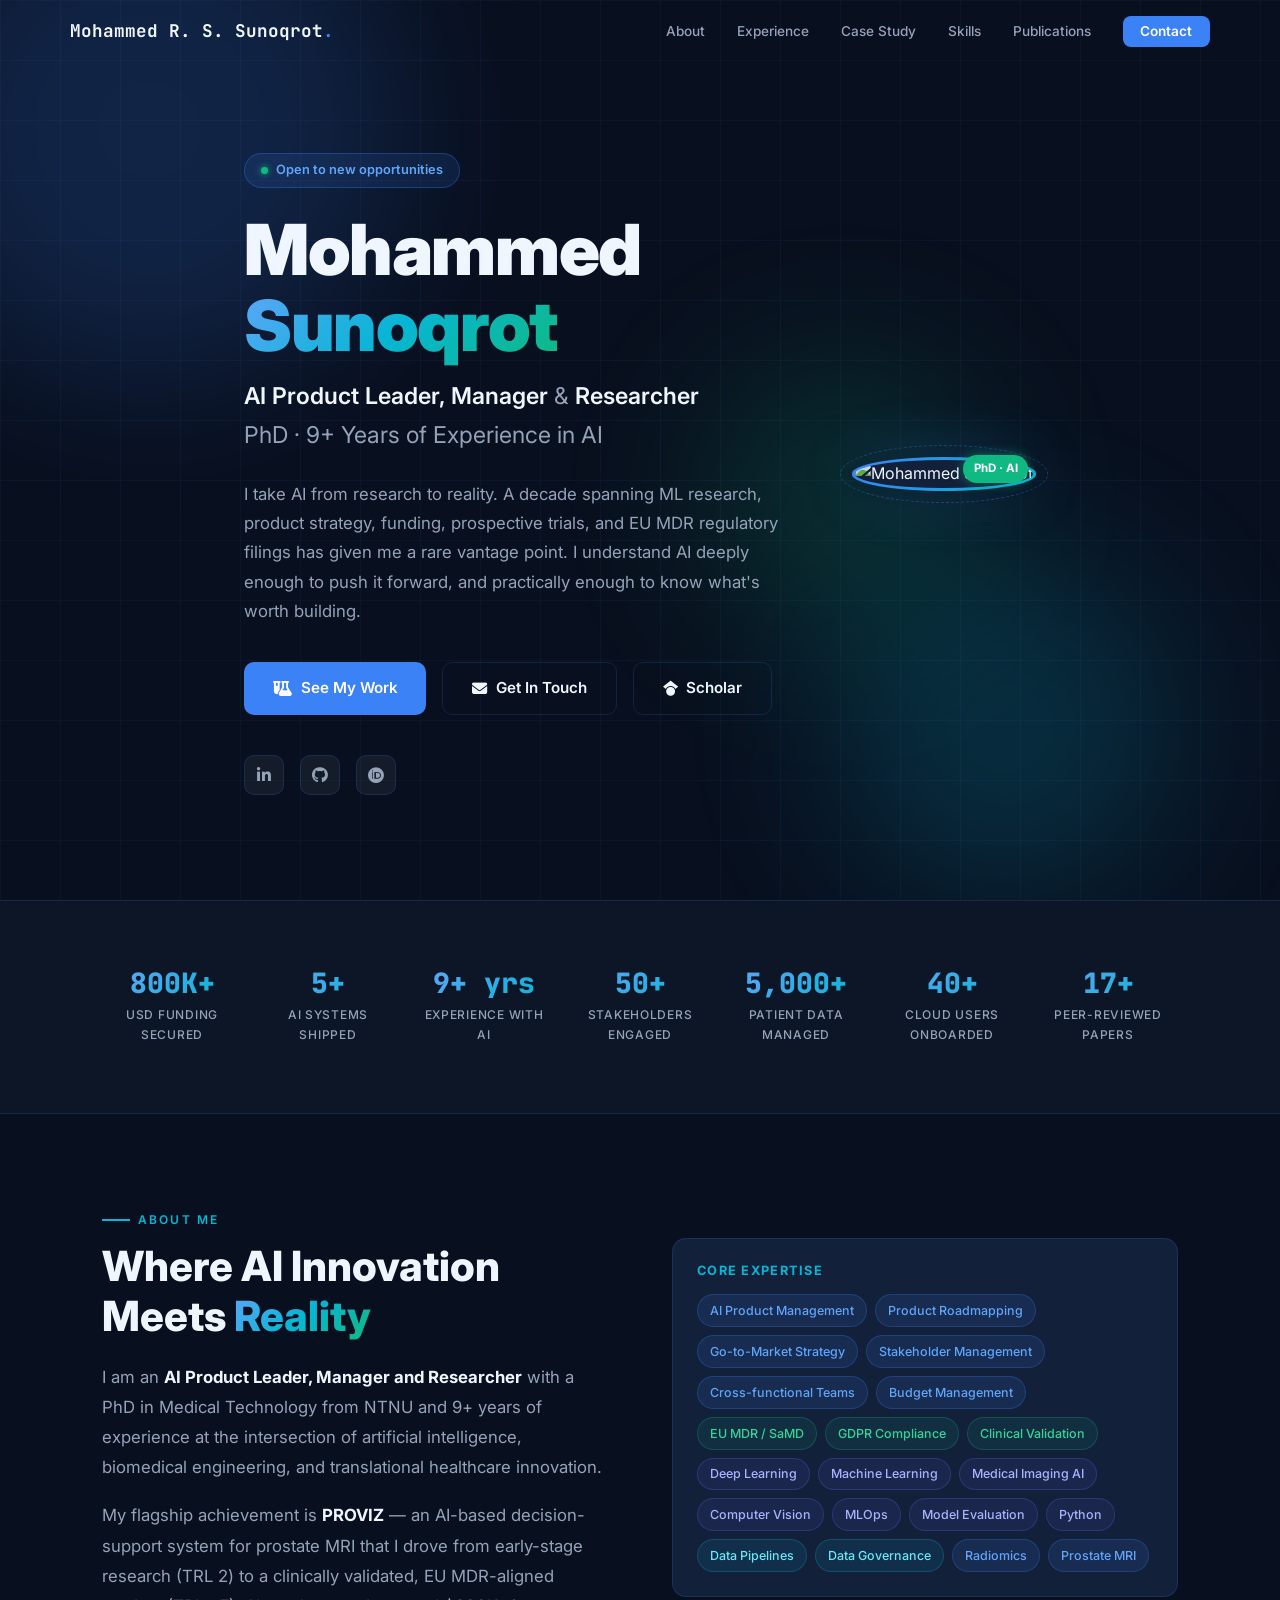
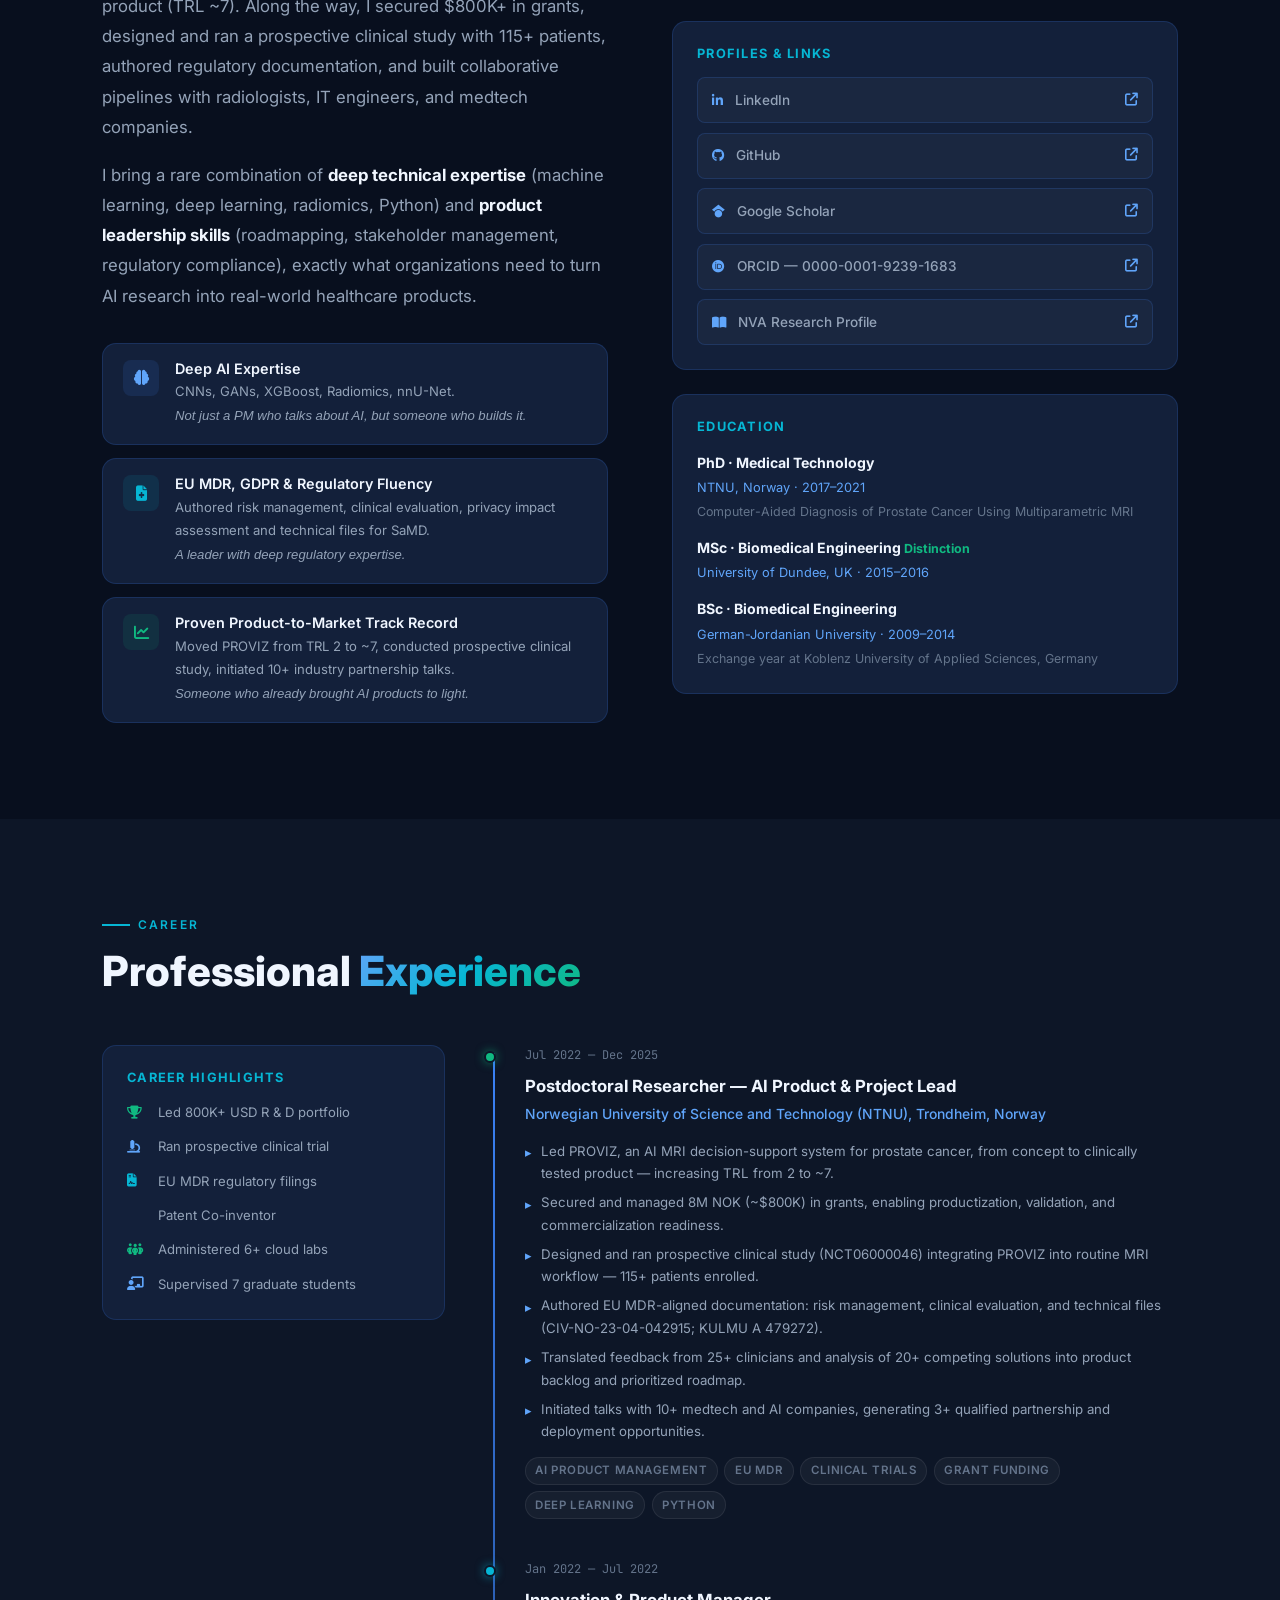
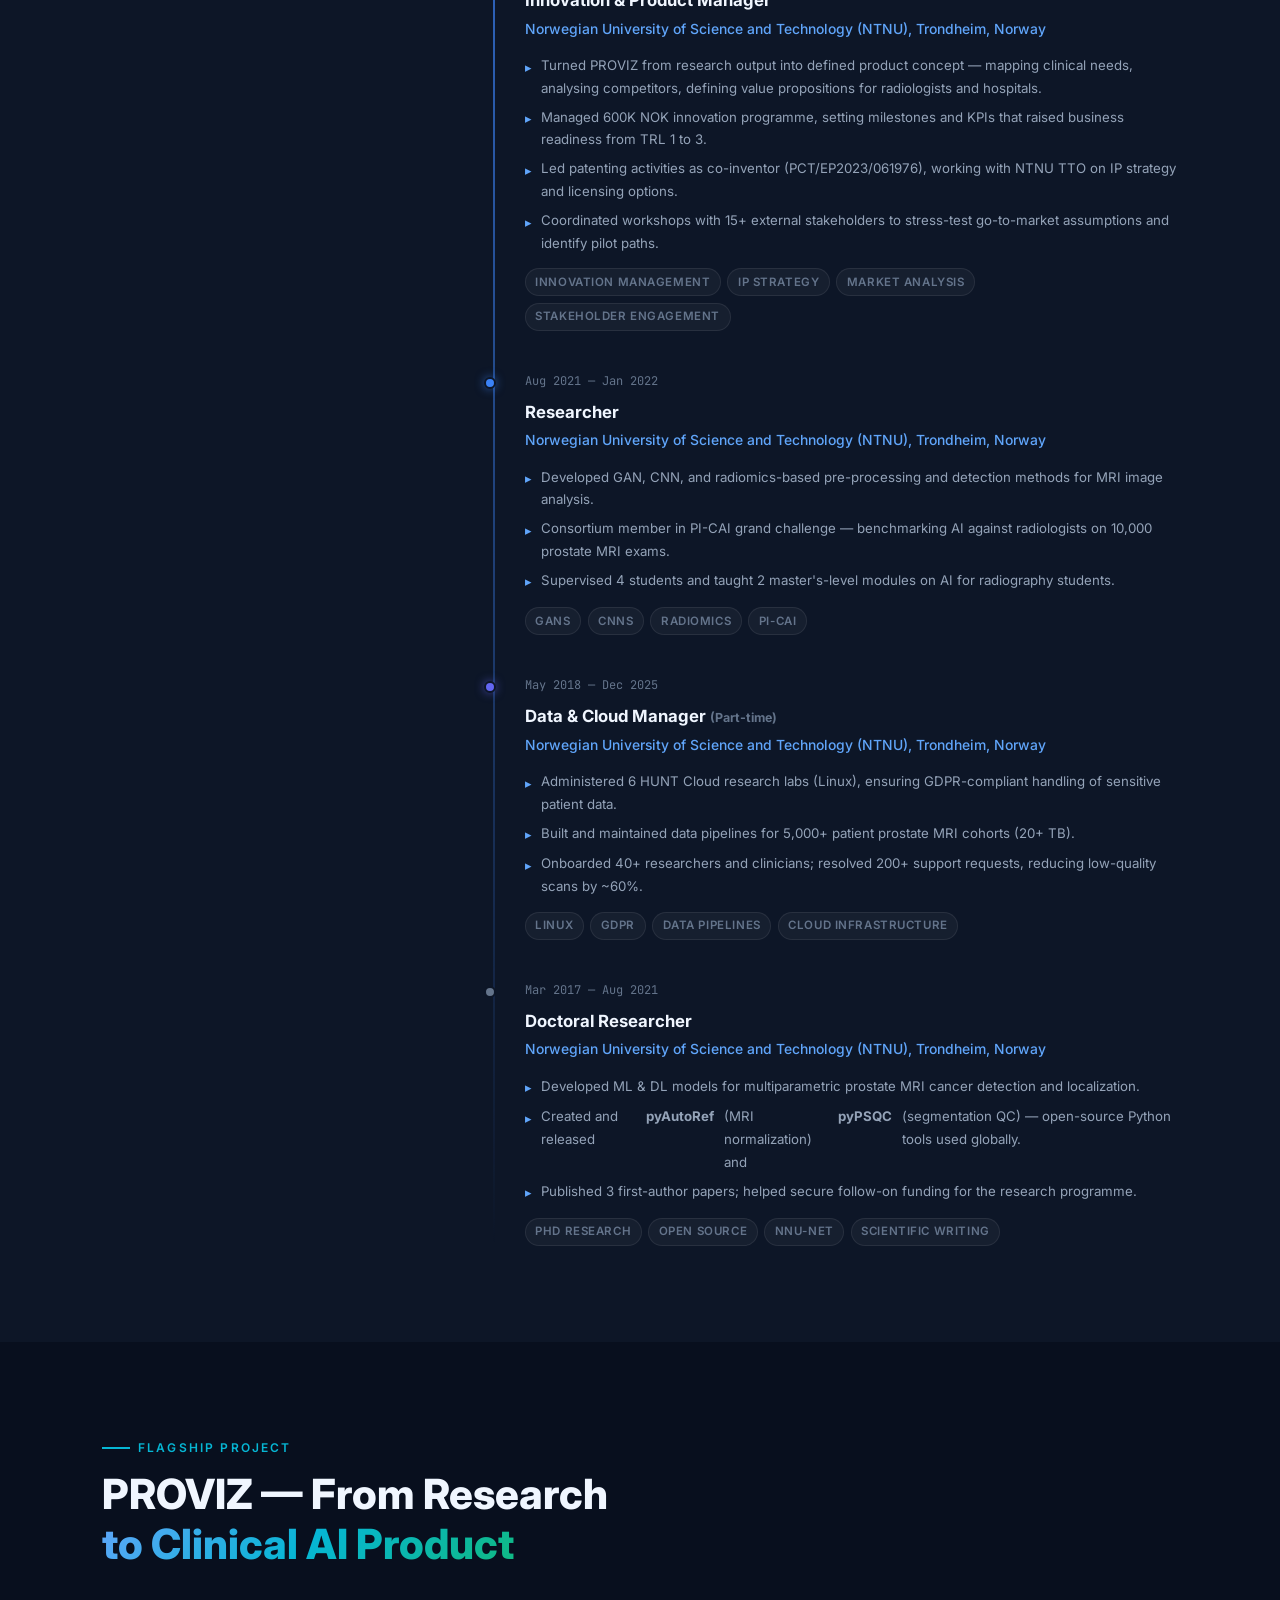
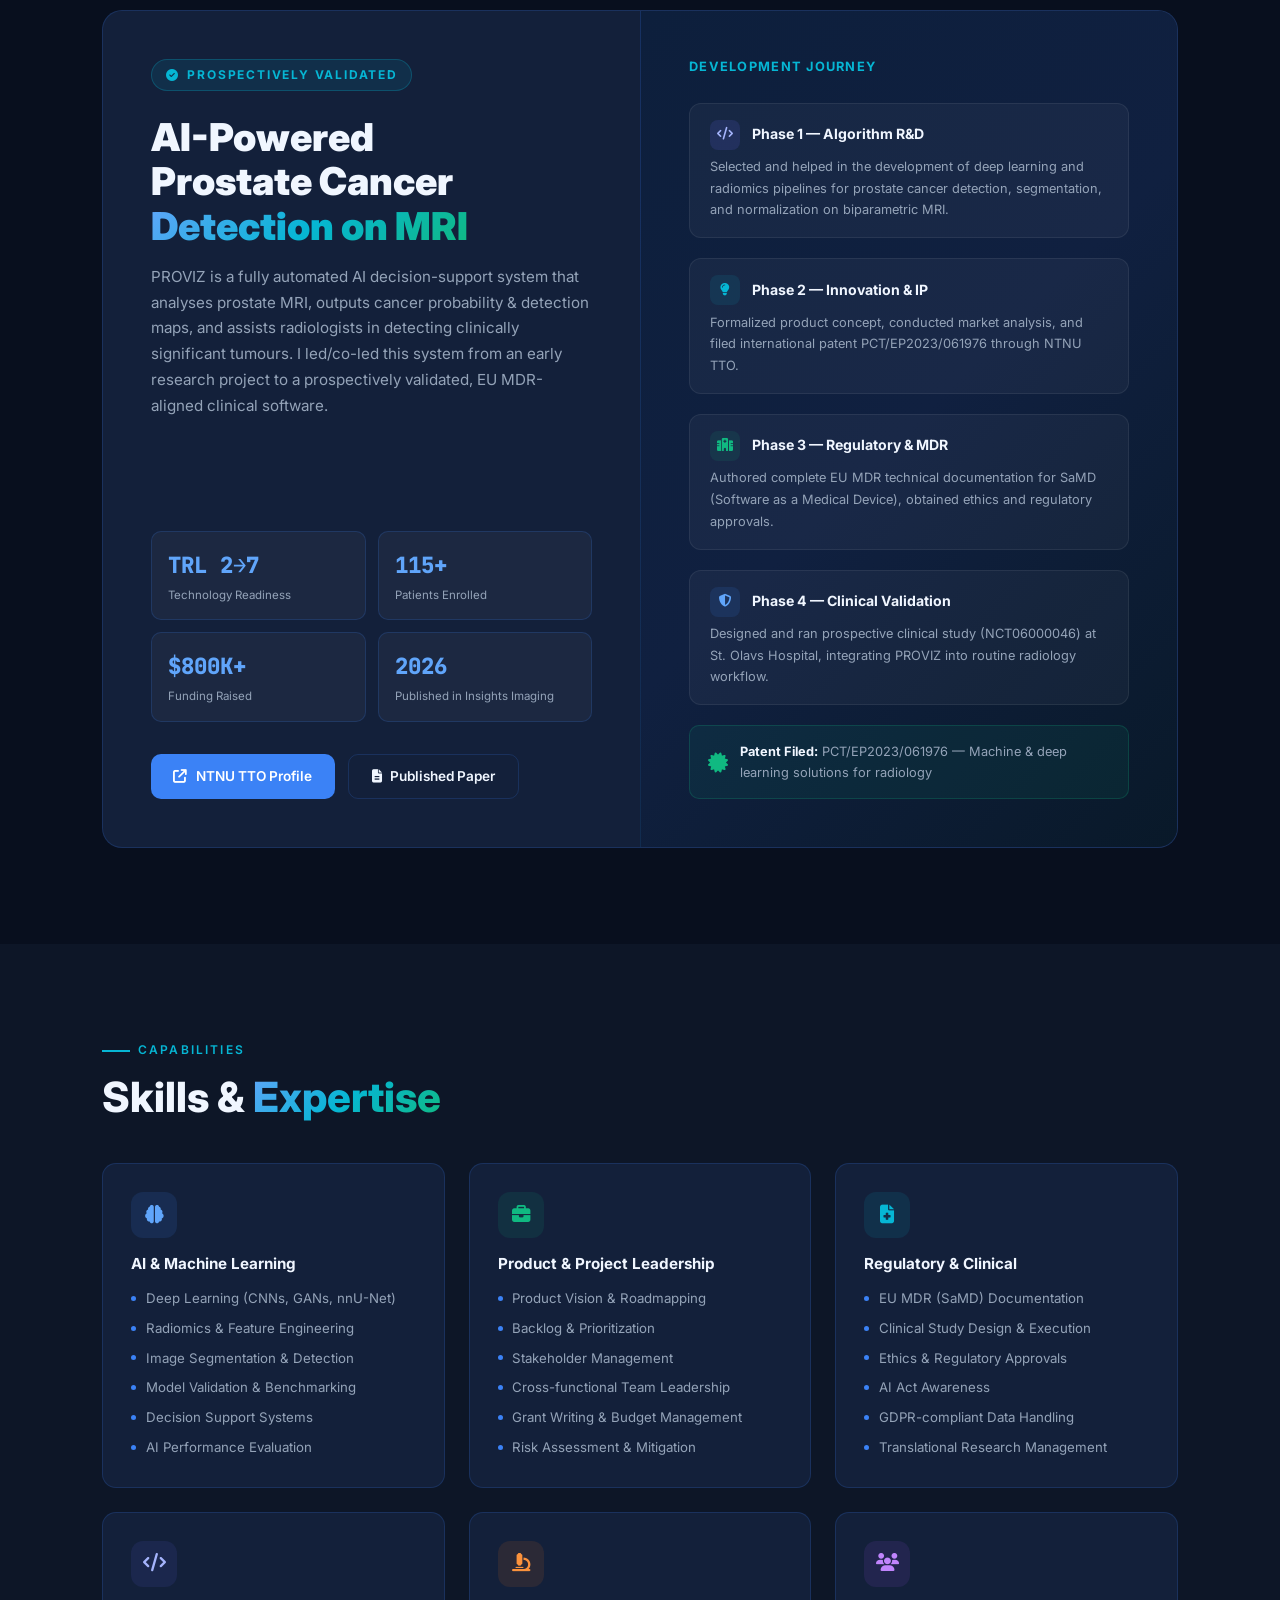
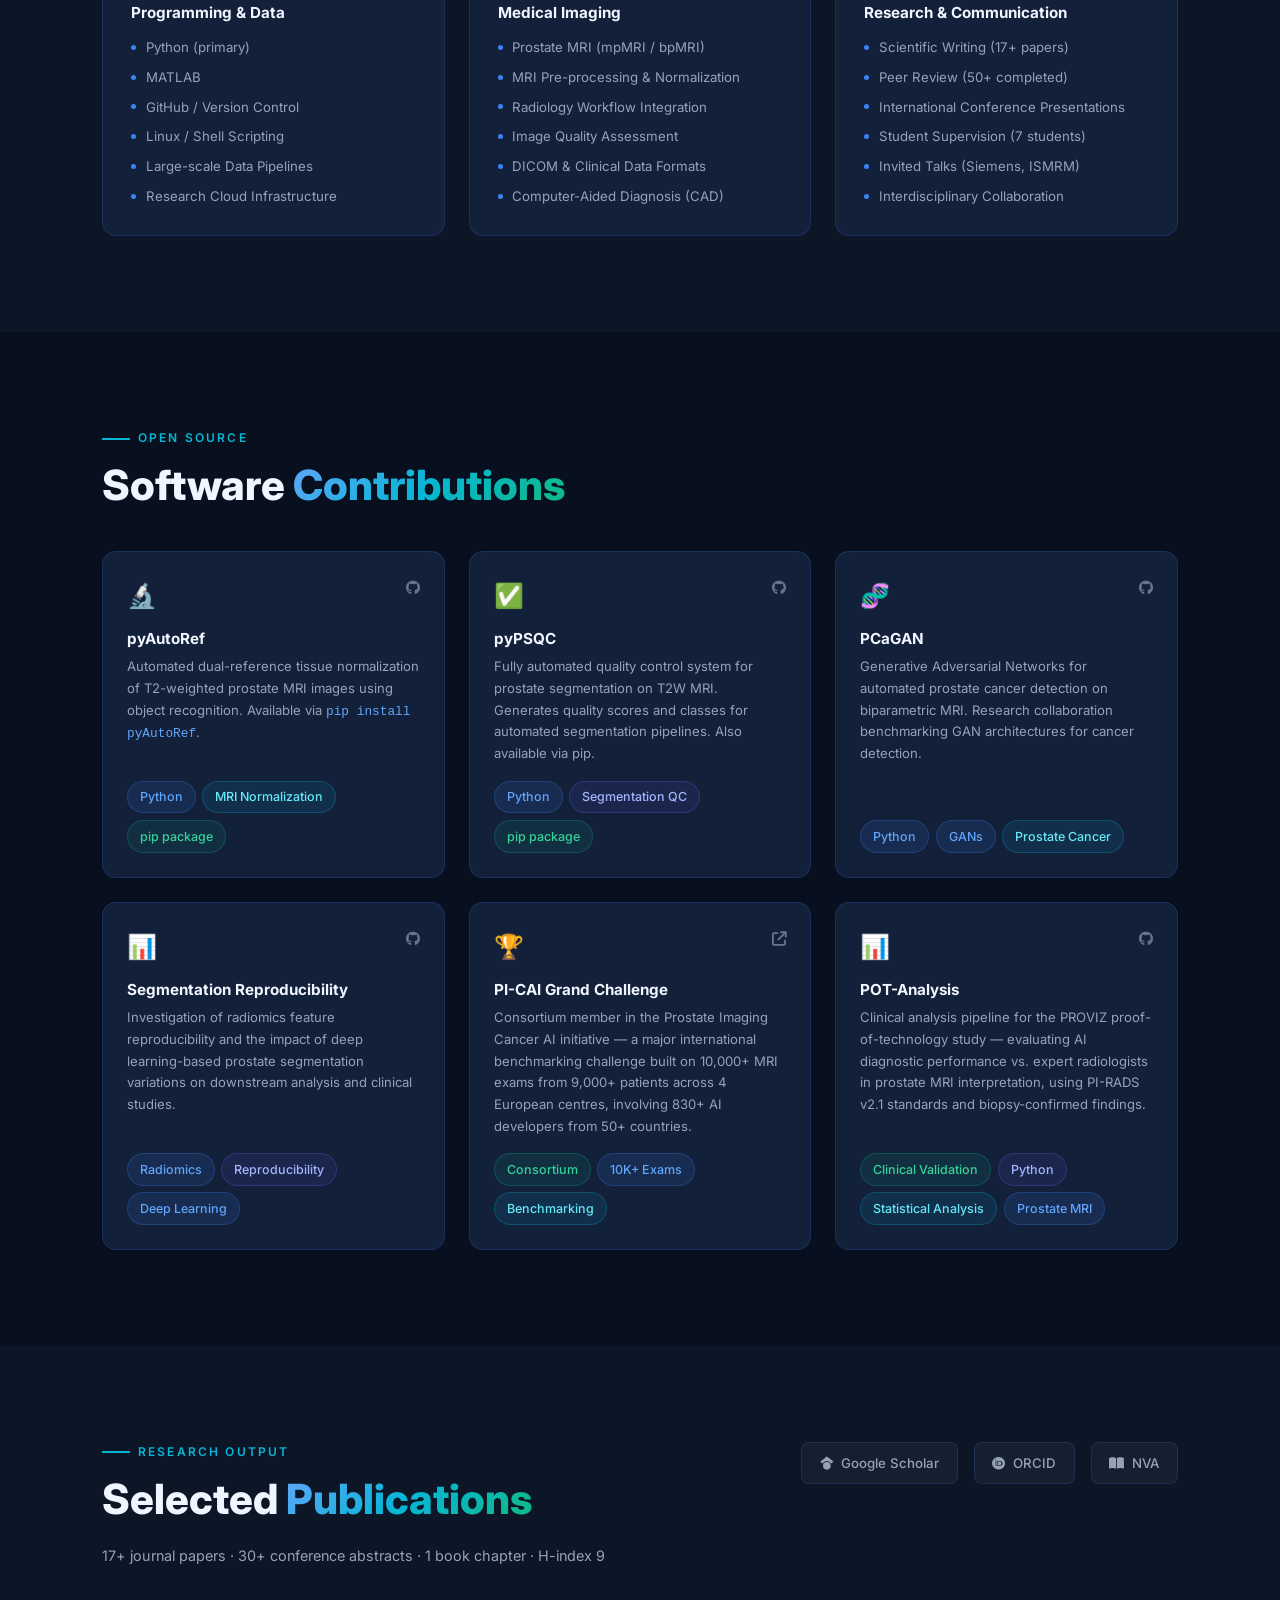
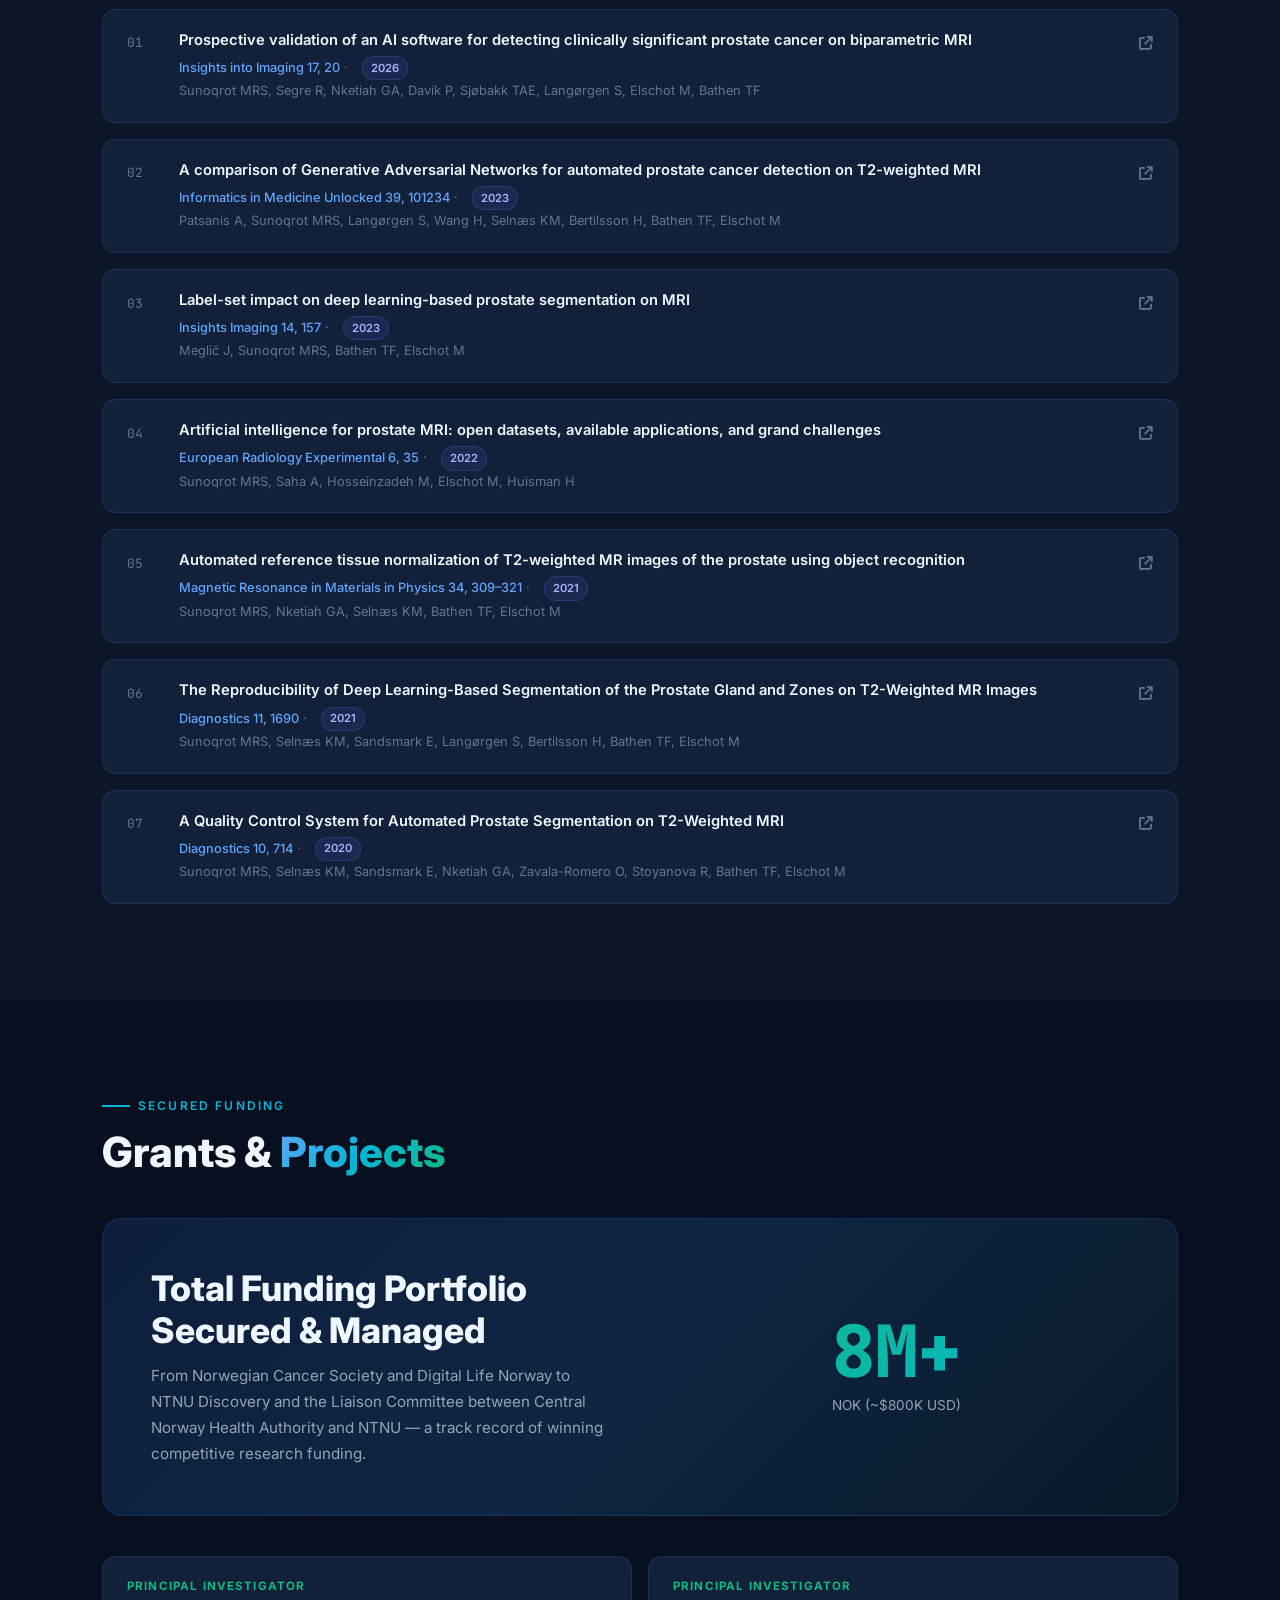
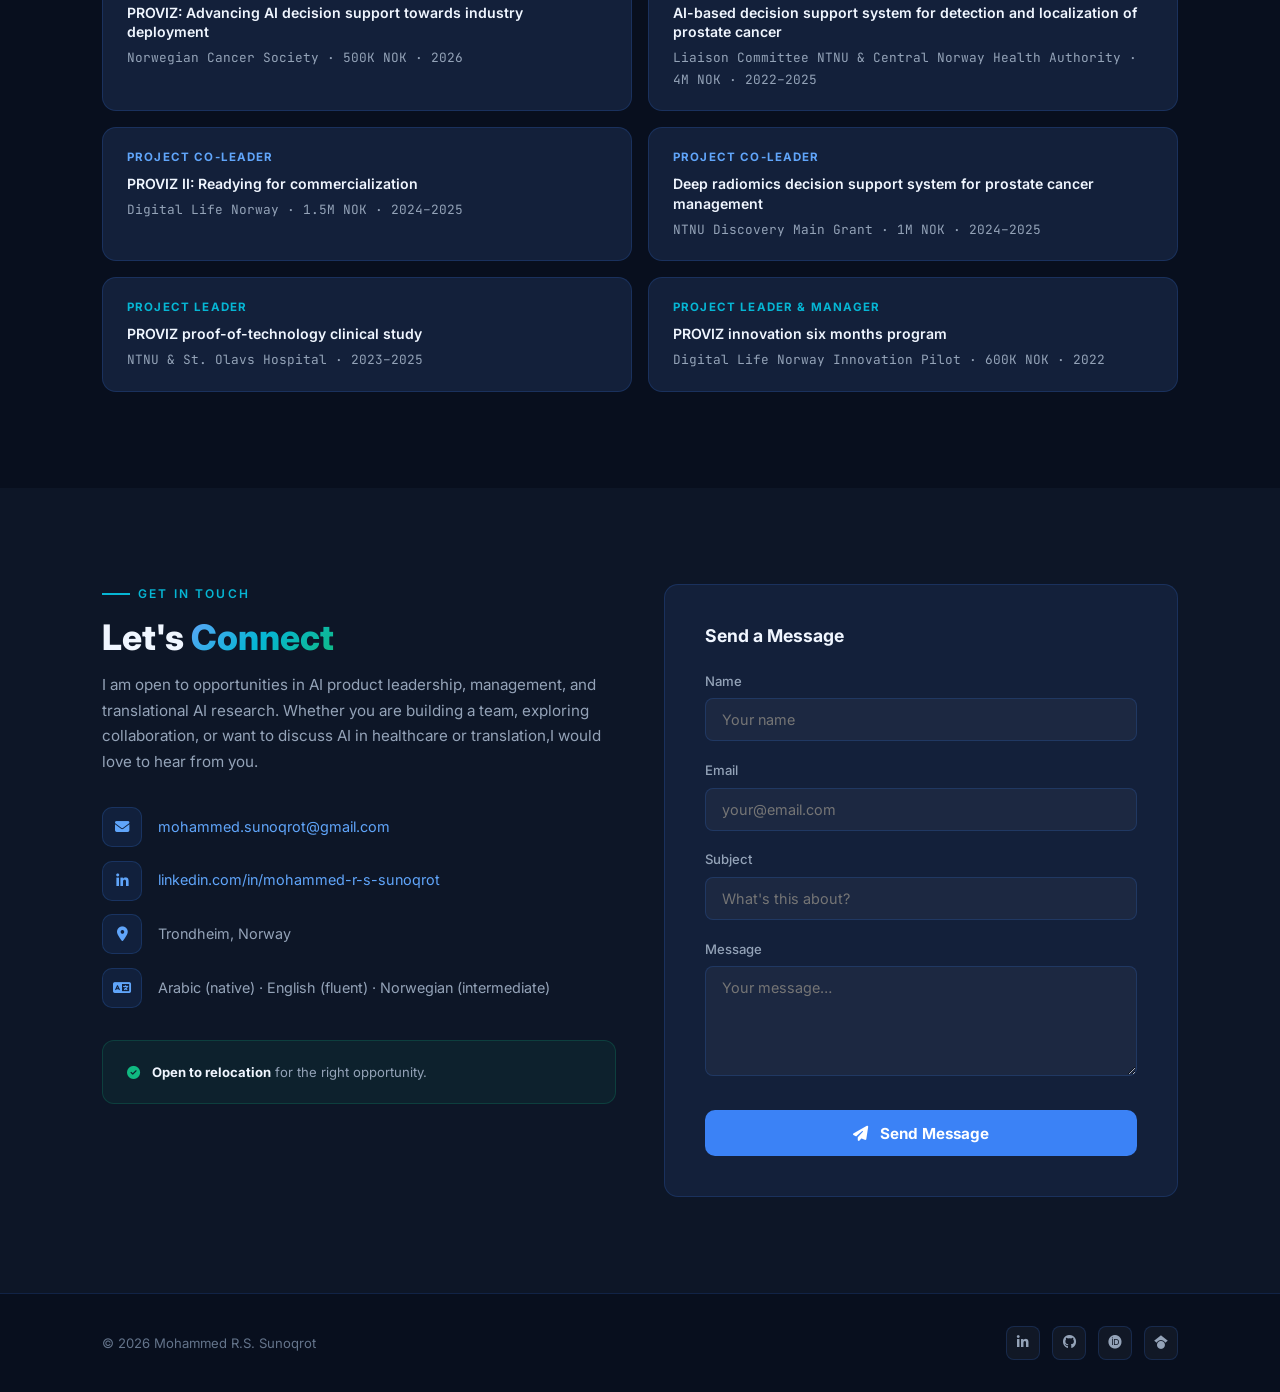
==== commit 31dc3b14: "Update site for AI PM/FDE positioning: stats, skills, publications, nav - Hero desc rewritten to bro" ====
--- a/index.html
+++ b/index.html
@@ -439,15 +439,15 @@
     }
     .stats-grid {
       display: grid;
-      grid-template-columns: repeat(6, 1fr);
-      gap: 1.5rem;
+      grid-template-columns: repeat(7, 1fr);
+      gap: 1rem;
     }
     .stat-item {
       text-align: center;
-      padding: 1.2rem .5rem;
+      padding: 1.2rem .25rem;
     }
     .stat-num {
-      font-size: 2rem;
+      font-size: 1.75rem;
       font-weight: 800;
       font-family: 'JetBrains Mono', monospace;
       background: linear-gradient(135deg, var(--blue-lt), var(--cyan));
@@ -1027,6 +1027,7 @@
     .pub-item {
       display: flex;
       gap: 1.25rem;
+      align-items: flex-start;
       padding: 1.25rem 1.5rem;
       background: var(--card);
       border: 1px solid var(--border);
@@ -1037,6 +1038,15 @@
       border-color: rgba(59,130,246,.35);
       background: var(--card2);
     }
+    .pub-link {
+      margin-left: auto;
+      padding-top: .1rem;
+      color: var(--text-dim);
+      font-size: .85rem;
+      transition: color .2s;
+      flex-shrink: 0;
+    }
+    .pub-link:hover { color: var(--blue-lt); }
     .pub-num {
       font-size: .8rem;
       font-family: 'JetBrains Mono', monospace;
@@ -1350,11 +1360,11 @@
 <!-- ─── Nav ──────────────────────────────────────────────── -->
 <nav id="navbar">
   <div class="nav-inner">
-    <div class="nav-logo">MRS<span>.</span></div>
+    <div class="nav-logo">Mohammed R. S. Sunoqrot<span>.</span></div>
     <ul class="nav-links" id="navLinks">
       <li><a href="#about">About</a></li>
       <li><a href="#experience">Experience</a></li>
-      <li><a href="#proviz">PROVIZ</a></li>
+      <li><a href="#proviz">Case Study</a></li>
       <li><a href="#skills">Skills</a></li>
       <li><a href="#publications">Publications</a></li>
       <li><a href="#contact" class="nav-cta">Contact</a></li>
@@ -1386,13 +1396,13 @@
 
         <p class="hero-title">
           <strong>AI Product Leader, Manager</strong> &amp; <strong>Researcher</strong>
-          <br>PhD · NTNU · 9+ Years in Clinical AI
+          <br>PhD · 9+ Years of Experience in AI
         </p>
 
         <p class="hero-desc">
-          I build AI that saves lives. From writing the first lines of research code to securing €800K in
-          funding, running prospective clinical trials, and preparing EU MDR regulatory filings —
-          I bridge the gap between cutting-edge AI and real clinical impact.
+          I take AI from research to reality. A decade spanning ML research, product strategy,
+          funding, prospective trials, and EU MDR regulatory filings has given me a rare vantage
+          point. I understand AI deeply enough to push it forward, and practically enough to know what's worth building.
         </p>
 
         <div class="hero-btns">
@@ -1417,16 +1427,13 @@
           <a href="https://orcid.org/0000-0001-9239-1683" target="_blank" aria-label="ORCID" data-tooltip="ORCID">
             <i class="fa-brands fa-orcid"></i>
           </a>
-          <a href="https://twitter.com/SunoqrotM" target="_blank" aria-label="Twitter/X" data-tooltip="Twitter/X">
-            <i class="fa-brands fa-x-twitter"></i>
-          </a>
         </div>
       </div>
 
       <div class="hero-avatar-wrap">
         <div class="hero-avatar-ring"></div>
         <img src="images/profilepic.jpg" alt="Mohammed Sunoqrot" class="hero-avatar" />
-        <span class="hero-avatar-badge">PhD · AI · MRI</span>
+        <span class="hero-avatar-badge">PhD · AI</span>
       </div>
     </div>
   </div>
@@ -1441,24 +1448,28 @@
         <div class="stat-label">USD Funding Secured</div>
       </div>
       <div class="stat-item fade-in">
-        <div class="stat-num" data-target="115" data-suffix="+">0</div>
-        <div class="stat-label">Patients Enrolled</div>
+        <div class="stat-num" data-target="5" data-suffix="+">0</div>
+        <div class="stat-label">AI Systems Shipped</div>
+      </div>
+      <div class="stat-item fade-in">
+        <div class="stat-num" data-target="9" data-suffix="+ yrs">0</div>
+        <div class="stat-label">Experience with AI</div>
+      </div>
+      <div class="stat-item fade-in">
+        <div class="stat-num" data-target="50" data-suffix="+">0</div>
+        <div class="stat-label">Stakeholders Engaged</div>
+      </div>
+      <div class="stat-item fade-in">
+        <div class="stat-num" data-target="5000" data-suffix="+">0</div>
+        <div class="stat-label">Patient Data Managed</div>
+      </div>
+      <div class="stat-item fade-in">
+        <div class="stat-num" data-target="40" data-suffix="+">0</div>
+        <div class="stat-label">Cloud Users Onboarded</div>
       </div>
       <div class="stat-item fade-in">
         <div class="stat-num" data-target="17" data-suffix="+">0</div>
         <div class="stat-label">Peer-Reviewed Papers</div>
-      </div>
-      <div class="stat-item fade-in">
-        <div class="stat-num" data-target="9" data-suffix="">0</div>
-        <div class="stat-label">H-Index</div>
-      </div>
-      <div class="stat-item fade-in">
-        <div class="stat-num" data-target="5000" data-suffix="+">0</div>
-        <div class="stat-label">Patient Data Managed</div>
-      </div>
-      <div class="stat-item fade-in">
-        <div class="stat-num" data-target="9" data-suffix="+ yrs">0</div>
-        <div class="stat-label">Years in AI Research</div>
       </div>
     </div>
   </div>
@@ -1470,24 +1481,24 @@
     <div class="about-grid">
       <div class="about-text fade-in">
         <div class="section-label">About Me</div>
-        <h2 class="section-title">Where AI Research Meets<br><span class="gradient-text">Clinical Reality</span></h2>
+        <h2 class="section-title">Where AI Innovation Meets <span class="gradient-text">Reality</span></h2>
 
         <p>
-          I am an <strong>AI Product Leader and Medical Imaging Researcher</strong> with a PhD in Medical
+          I am an <strong>AI Product Leader, Manager and Researcher</strong> with a PhD in Medical
           Technology from NTNU and 9+ years of experience at the intersection of artificial intelligence,
           biomedical engineering, and translational healthcare innovation.
         </p>
         <p>
           My flagship achievement is <strong>PROVIZ</strong> — an AI-based decision-support system for
           prostate MRI that I drove from early-stage research (TRL 2) to a clinically validated,
-          EU MDR-aligned product (TRL ~7). Along the way, I secured €800K+ in grants, designed and ran
+          EU MDR-aligned product (TRL ~7). Along the way, I secured $800K+ in grants, designed and ran
           a prospective clinical study with 115+ patients, authored regulatory documentation, and built
           collaborative pipelines with radiologists, IT engineers, and medtech companies.
         </p>
         <p>
           I bring a rare combination of <strong>deep technical expertise</strong> (machine learning, deep
           learning, radiomics, Python) and <strong>product leadership skills</strong> (roadmapping,
-          stakeholder management, EU MDR/SaMD compliance) — exactly what organizations need to turn
+          stakeholder management, regulatory compliance), exactly what organizations need to turn
           AI research into real-world healthcare products.
         </p>
 
@@ -1498,7 +1509,8 @@
             </div>
             <div class="value-prop-text">
               <h4>Deep AI Expertise</h4>
-              <p>GANs, CNNs, radiomics, nnU-Net — not just a PM who talks about AI, but someone who builds it.</p>
+              <p>CNNs, GANs, XGBoost, Radiomics, nnU-Net.
+                <br><i>Not just a PM who talks about AI, but someone who builds it.</i></p>
             </div>
           </div>
           <div class="value-prop">
@@ -1506,8 +1518,9 @@
               <i class="fa-solid fa-file-medical"></i>
             </div>
             <div class="value-prop-text">
-              <h4>EU MDR &amp; Regulatory Fluency</h4>
-              <p>Authored risk management, clinical evaluation, and technical files for SaMD — rare in AI leadership.</p>
+              <h4>EU MDR, GDPR &amp; Regulatory Fluency</h4>
+              <p>Authored risk management, clinical evaluation, privacy impact assessment and technical files for SaMD.
+                <br><i>A leader with deep regulatory expertise.</i></p>
             </div>
           </div>
           <div class="value-prop">
@@ -1516,7 +1529,9 @@
             </div>
             <div class="value-prop-text">
               <h4>Proven Product-to-Market Track Record</h4>
-              <p>Moved PROVIZ from TRL 2 to ~7, enrolled clinical study, initiated 10+ industry partnership talks.</p>
+              <p>Moved PROVIZ from TRL 2 to ~7, conducted prospective clinical study, initiated 10+ industry partnership talks.
+                <br><i>Someone who already brought AI products to light.</i>
+              </p>
             </div>
           </div>
         </div>
@@ -1527,25 +1542,39 @@
           <h4>Core Expertise</h4>
           <div class="tag-cloud">
             <span class="tag">AI Product Management</span>
-            <span class="tag">Medical Imaging AI</span>
+            <span class="tag">Product Roadmapping</span>
+            <span class="tag">Go-to-Market Strategy</span>
+            <span class="tag">Stakeholder Management</span>
+            <span class="tag">Cross-functional Teams</span>
+            <span class="tag">Budget Management</span>
             <span class="tag green">EU MDR / SaMD</span>
-            <span class="tag cyan">Clinical Validation</span>
-            <span class="tag">Deep Learning</span>
+            <span class="tag green">GDPR Compliance</span>
+            <span class="tag green">Clinical Validation</span>
+            <span class="tag indigo">Deep Learning</span>
+            <span class="tag indigo">Machine Learning</span>
+            <span class="tag indigo">Medical Imaging AI</span>
+            <span class="tag indigo">Computer Vision</span>
+            <span class="tag indigo">MLOps</span>
+            <span class="tag indigo">Model Evaluation</span>
+            <span class="tag indigo">Python</span>
+            <span class="tag cyan">Data Pipelines</span>
+            <span class="tag cyan">Data Governance</span>
             <span class="tag">Radiomics</span>
-            <span class="tag indigo">Python</span>
-            <span class="tag green">Research Leadership</span>
-            <span class="tag cyan">Grant Writing</span>
             <span class="tag">Prostate MRI</span>
-            <span class="tag indigo">GDPR Compliance</span>
-            <span class="tag">Stakeholder Management</span>
-            <span class="tag green">Cross-functional Teams</span>
-            <span class="tag cyan">Data Pipelines</span>
           </div>
         </div>
 
         <div class="about-card">
           <h4>Profiles &amp; Links</h4>
           <div class="quick-links">
+            <a href="https://www.linkedin.com/in/mohammed-r-s-sunoqrot" target="_blank" class="quick-link">
+              <span><i class="fa-brands fa-linkedin-in" style="margin-right:.5rem;"></i> LinkedIn</span>
+              <i class="fa-solid fa-arrow-up-right-from-square"></i>
+            </a>
+            <a href="https://github.com/MohammedSunoqrot" target="_blank" class="quick-link">
+              <span><i class="fa-brands fa-github" style="margin-right:.5rem;"></i> GitHub</span>
+              <i class="fa-solid fa-arrow-up-right-from-square"></i>
+            </a>
             <a href="https://scholar.google.com/citations?user=_Oj56kYAAAAJ" target="_blank" class="quick-link">
               <span><i class="fa-brands fa-google-scholar" style="margin-right:.5rem;"></i> Google Scholar</span>
               <i class="fa-solid fa-arrow-up-right-from-square"></i>
@@ -1556,18 +1585,6 @@
             </a>
             <a href="https://nva.sikt.no/research-profile/891930" target="_blank" class="quick-link">
               <span><i class="fa-solid fa-book-open" style="margin-right:.5rem;"></i> NVA Research Profile</span>
-              <i class="fa-solid fa-arrow-up-right-from-square"></i>
-            </a>
-            <a href="https://www.linkedin.com/in/mohammed-r-s-sunoqrot" target="_blank" class="quick-link">
-              <span><i class="fa-brands fa-linkedin-in" style="margin-right:.5rem;"></i> LinkedIn</span>
-              <i class="fa-solid fa-arrow-up-right-from-square"></i>
-            </a>
-            <a href="https://github.com/MohammedSunoqrot" target="_blank" class="quick-link">
-              <span><i class="fa-brands fa-github" style="margin-right:.5rem;"></i> GitHub</span>
-              <i class="fa-solid fa-arrow-up-right-from-square"></i>
-            </a>
-            <a href="https://www.ntnu.edu/employees/mohammed.sunoqrot" target="_blank" class="quick-link">
-              <span><i class="fa-solid fa-university" style="margin-right:.5rem;"></i> NTNU Profile</span>
               <i class="fa-solid fa-arrow-up-right-from-square"></i>
             </a>
           </div>
@@ -1618,23 +1635,23 @@
           <div style="display:flex;flex-direction:column;gap:.75rem;margin-top:.5rem;">
             <div style="display:flex;align-items:center;gap:.75rem;font-size:.82rem;color:var(--text-muted);">
               <i class="fa-solid fa-trophy" style="color:var(--green);width:1.2rem;"></i>
-              Led 8M+ NOK research portfolio
+              Led 800K+ USD R &amp; D portfolio
             </div>
             <div style="display:flex;align-items:center;gap:.75rem;font-size:.82rem;color:var(--text-muted);">
               <i class="fa-solid fa-microscope" style="color:var(--blue-lt);width:1.2rem;"></i>
-              Ran prospective clinical trial (NCT06000046)
+              Ran prospective clinical trial
             </div>
             <div style="display:flex;align-items:center;gap:.75rem;font-size:.82rem;color:var(--text-muted);">
               <i class="fa-solid fa-file-contract" style="color:var(--cyan);width:1.2rem;"></i>
-              EU MDR regulatory filings (CIV-NO-23-04-042915)
+              EU MDR regulatory filings 
             </div>
             <div style="display:flex;align-items:center;gap:.75rem;font-size:.82rem;color:var(--text-muted);">
               <i class="fa-solid fa-patent" style="color:var(--indigo);width:1.2rem;"></i>
-              Co-inventor PCT/EP2023/061976
+              Patent Co-inventor
             </div>
             <div style="display:flex;align-items:center;gap:.75rem;font-size:.82rem;color:var(--text-muted);">
               <i class="fa-solid fa-people-group" style="color:var(--green);width:1.2rem;"></i>
-              PI-CAI Consortium (10,000+ MRI exams)
+              Administered 6+ cloud labs
             </div>
             <div style="display:flex;align-items:center;gap:.75rem;font-size:.82rem;color:var(--text-muted);">
               <i class="fa-solid fa-chalkboard-teacher" style="color:var(--blue-lt);width:1.2rem;"></i>
@@ -1767,8 +1784,8 @@
           </h2>
           <p class="proviz-sub">
             PROVIZ is a fully automated AI decision-support system that analyses prostate MRI,
-            outputs cancer probability maps, and assists radiologists in detecting clinically significant
-            tumours. I led this system from a PhD thesis prototype to a prospectively validated,
+            outputs cancer probability &amp; detection maps, and assists radiologists in detecting clinically significant
+            tumours. I led/co-led this system from an early research project to a prospectively validated,
             EU MDR-aligned clinical software.
           </p>
         </div>
@@ -1784,7 +1801,7 @@
               <div class="proviz-metric-label">Patients Enrolled</div>
             </div>
             <div class="proviz-metric">
-              <div class="proviz-metric-val">€800K+</div>
+              <div class="proviz-metric-val">$800K+</div>
               <div class="proviz-metric-label">Funding Raised</div>
             </div>
             <div class="proviz-metric">
@@ -1797,7 +1814,7 @@
             <a href="https://www.ntnutto.no/prosjekter-items/proviz/" target="_blank" class="btn-primary" style="font-size:.85rem;padding:.65rem 1.4rem;">
               <i class="fa-solid fa-external-link"></i> NTNU TTO Profile
             </a>
-            <a href="https://doi.org/10.1186/s13244-026-01597-7" target="_blank" class="btn-outline" style="font-size:.85rem;padding:.65rem 1.4rem;">
+            <a href="https://doi.org/10.1186/s13244-025-02199-9" target="_blank" class="btn-outline" style="font-size:.85rem;padding:.65rem 1.4rem;">
               <i class="fa-solid fa-file-lines"></i> Published Paper
             </a>
           </div>
@@ -1814,7 +1831,7 @@
             </div>
             <h4>Phase 1 — Algorithm R&amp;D</h4>
           </div>
-          <p>Developed deep learning and radiomics pipelines for prostate cancer detection, segmentation, and normalization on multiparametric MRI.</p>
+          <p>Selected and helped in the development of deep learning and radiomics pipelines for prostate cancer detection, segmentation, and normalization on biparametric MRI.</p>
         </div>
 
         <div class="proviz-phase">
@@ -1832,21 +1849,19 @@
             <div class="proviz-phase-icon" style="background:rgba(16,185,129,.1);color:var(--green);">
               <i class="fa-solid fa-hospital"></i>
             </div>
-            <h4>Phase 3 — Clinical Validation</h4>
-          </div>
-          <p>Designed and ran prospective clinical study (NCT06000046) at St. Olavs Hospital, integrating PROVIZ into routine radiology workflow.</p>
-        </div>
-
+            <h4>Phase 3 — Regulatory &amp; MDR</h4>
+          </div>
+          <p>Authored complete EU MDR technical documentation for SaMD (Software as a Medical Device), obtained ethics and regulatory approvals.</p>
+        </div>
         <div class="proviz-phase">
           <div class="proviz-phase-header">
             <div class="proviz-phase-icon" style="background:rgba(59,130,246,.12);color:var(--blue-lt);">
               <i class="fa-solid fa-shield-halved"></i>
             </div>
-            <h4>Phase 4 — Regulatory &amp; MDR</h4>
-          </div>
-          <p>Authored complete EU MDR technical documentation for SaMD (Software as a Medical Device), obtained ethics and regulatory approvals.</p>
-        </div>
-
+            <h4>Phase 4 — Clinical Validation</h4>
+          </div>
+          <p>Designed and ran prospective clinical study (NCT06000046) at St. Olavs Hospital, integrating PROVIZ into routine radiology workflow.</p>
+        </div>
         <div class="proviz-patent">
           <i class="fa-solid fa-certificate fa-lg"></i>
           <span><strong>Patent Filed:</strong> PCT/EP2023/061976 — Machine &amp; deep learning solutions for radiology</span>
@@ -2059,21 +2074,23 @@
 
       <div class="project-card fade-in">
         <div class="project-header">
-          <span class="project-icon">📚</span>
+          <span class="project-icon">📊</span>
           <div class="project-links">
-            <a href="https://scholar.google.com/citations?user=_Oj56kYAAAAJ" target="_blank" class="project-link" aria-label="Google Scholar">
-              <i class="fa-brands fa-google-scholar"></i>
+            <a href="https://github.com/ntnu-mr-cancer/POT-Analysis" target="_blank" class="project-link" aria-label="GitHub">
+              <i class="fa-brands fa-github"></i>
             </a>
           </div>
         </div>
-        <h3>Review Editor, Frontiers in Oncology</h3>
-        <p>Serving as review editor and active peer reviewer for Q1 journals in medical imaging, radiology, and AI. 50+ peer reviews completed, contributing to quality science in the field.</p>
+        <h3>POT-Analysis</h3>
+        <p>Clinical analysis pipeline for the PROVIZ proof-of-technology study — evaluating AI diagnostic performance vs. expert radiologists in prostate MRI interpretation, using PI-RADS v2.1 standards and biopsy-confirmed findings.</p>
         <div class="project-footer">
-          <span class="tag indigo">Peer Review</span>
-          <span class="tag">50+ Reviews</span>
-          <span class="tag green">Q1 Journals</span>
-        </div>
-      </div>
+          <span class="tag green">Clinical Validation</span>
+          <span class="tag indigo">Python</span>
+          <span class="tag cyan">Statistical Analysis</span>
+          <span class="tag">Prostate MRI</span>
+        </div>
+      </div>
+
     </div>
   </div>
 </section>
@@ -2111,6 +2128,9 @@
             Sunoqrot MRS, Segre R, Nketiah GA, Davik P, Sjøbakk TAE, Langørgen S, Elschot M, Bathen TF
           </div>
         </div>
+        <a href="https://doi.org/10.1186/s13244-025-02199-9" target="_blank" class="pub-link" aria-label="View article">
+          <i class="fa-solid fa-arrow-up-right-from-square"></i>
+        </a>
       </div>
 
       <div class="pub-item">
@@ -2122,6 +2142,9 @@
             Patsanis A, Sunoqrot MRS, Langørgen S, Wang H, Selnæs KM, Bertilsson H, Bathen TF, Elschot M
           </div>
         </div>
+        <a href="https://doi.org/10.1016/j.imu.2023.101234" target="_blank" class="pub-link" aria-label="View article">
+          <i class="fa-solid fa-arrow-up-right-from-square"></i>
+        </a>
       </div>
 
       <div class="pub-item">
@@ -2133,6 +2156,9 @@
             Meglič J, Sunoqrot MRS, Bathen TF, Elschot M
           </div>
         </div>
+        <a href="https://doi.org/10.1186/s13244-023-01502-w" target="_blank" class="pub-link" aria-label="View article">
+          <i class="fa-solid fa-arrow-up-right-from-square"></i>
+        </a>
       </div>
 
       <div class="pub-item">
@@ -2144,6 +2170,9 @@
             Sunoqrot MRS, Saha A, Hosseinzadeh M, Elschot M, Huisman H
           </div>
         </div>
+        <a href="https://doi.org/10.1186/s41747-022-00288-8" target="_blank" class="pub-link" aria-label="View article">
+          <i class="fa-solid fa-arrow-up-right-from-square"></i>
+        </a>
       </div>
 
       <div class="pub-item">
@@ -2155,6 +2184,9 @@
             Sunoqrot MRS, Nketiah GA, Selnæs KM, Bathen TF, Elschot M
           </div>
         </div>
+        <a href="https://doi.org/10.1007/s10334-020-00871-3" target="_blank" class="pub-link" aria-label="View article">
+          <i class="fa-solid fa-arrow-up-right-from-square"></i>
+        </a>
       </div>
 
       <div class="pub-item">
@@ -2166,6 +2198,9 @@
             Sunoqrot MRS, Selnæs KM, Sandsmark E, Langørgen S, Bertilsson H, Bathen TF, Elschot M
           </div>
         </div>
+        <a href="https://doi.org/10.3390/diagnostics11091690" target="_blank" class="pub-link" aria-label="View article">
+          <i class="fa-solid fa-arrow-up-right-from-square"></i>
+        </a>
       </div>
 
       <div class="pub-item">
@@ -2177,6 +2212,9 @@
             Sunoqrot MRS, Selnæs KM, Sandsmark E, Nketiah GA, Zavala-Romero O, Stoyanova R, Bathen TF, Elschot M
           </div>
         </div>
+        <a href="https://doi.org/10.3390/diagnostics10090714" target="_blank" class="pub-link" aria-label="View article">
+          <i class="fa-solid fa-arrow-up-right-from-square"></i>
+        </a>
       </div>
 
     </div>
@@ -2187,7 +2225,7 @@
 <section id="funding">
   <div class="container">
     <div style="margin-bottom:2.5rem;" class="fade-in">
-      <div class="section-label">Research Funding</div>
+      <div class="section-label">Secured Funding</div>
       <h2 class="section-title">Grants &amp; <span class="gradient-text">Projects</span></h2>
     </div>
 
@@ -2206,7 +2244,7 @@
       <div class="funding-item">
         <div class="funding-role pi">Principal Investigator</div>
         <h4>PROVIZ: Advancing AI decision support towards industry deployment</h4>
-        <div class="funding-amount">Norwegian Cancer Society · 500K NOK · 2025</div>
+        <div class="funding-amount">Norwegian Cancer Society · 500K NOK · 2026</div>
       </div>
       <div class="funding-item">
         <div class="funding-role pi">Principal Investigator</div>
@@ -2245,9 +2283,9 @@
         <div class="section-label">Get In Touch</div>
         <h2 class="section-title">Let's <span class="gradient-text">Connect</span></h2>
         <p>
-          I am open to opportunities in AI product leadership, medical imaging, healthtech, and
+          I am open to opportunities in AI product leadership, management, and
           translational AI research. Whether you are building a team, exploring collaboration,
-          or want to discuss AI in healthcare — I would love to hear from you.
+          or want to discuss AI in healthcare or translation,I would love to hear from you.
         </p>
 
         <div class="contact-items">
@@ -2261,7 +2299,7 @@
           </div>
           <div class="contact-item">
             <div class="contact-icon"><i class="fa-solid fa-location-dot"></i></div>
-            <span style="color:var(--text-muted);">Trondheim, Norway · Norwegian Citizen</span>
+            <span style="color:var(--text-muted);">Trondheim, Norway</span>
           </div>
           <div class="contact-item">
             <div class="contact-icon"><i class="fa-solid fa-language"></i></div>
@@ -2311,8 +2349,7 @@
   <div class="container">
     <div class="footer-inner">
       <div class="footer-left">
-        <p>© 2025 Mohammed R.S. Sunoqrot — Trondheim, Norway</p>
-        <p style="margin-top:.2rem;">AI Product Leader · Medical Imaging Researcher · PhD</p>
+        <p>© 2026 Mohammed R.S. Sunoqrot</p>
       </div>
       <div class="footer-socials">
         <a href="https://www.linkedin.com/in/mohammed-r-s-sunoqrot" target="_blank" aria-label="LinkedIn">
@@ -2326,9 +2363,6 @@
         </a>
         <a href="https://scholar.google.com/citations?user=_Oj56kYAAAAJ" target="_blank" aria-label="Google Scholar">
           <i class="fa-brands fa-google-scholar"></i>
-        </a>
-        <a href="https://twitter.com/SunoqrotM" target="_blank" aria-label="Twitter/X">
-          <i class="fa-brands fa-x-twitter"></i>
         </a>
       </div>
     </div>
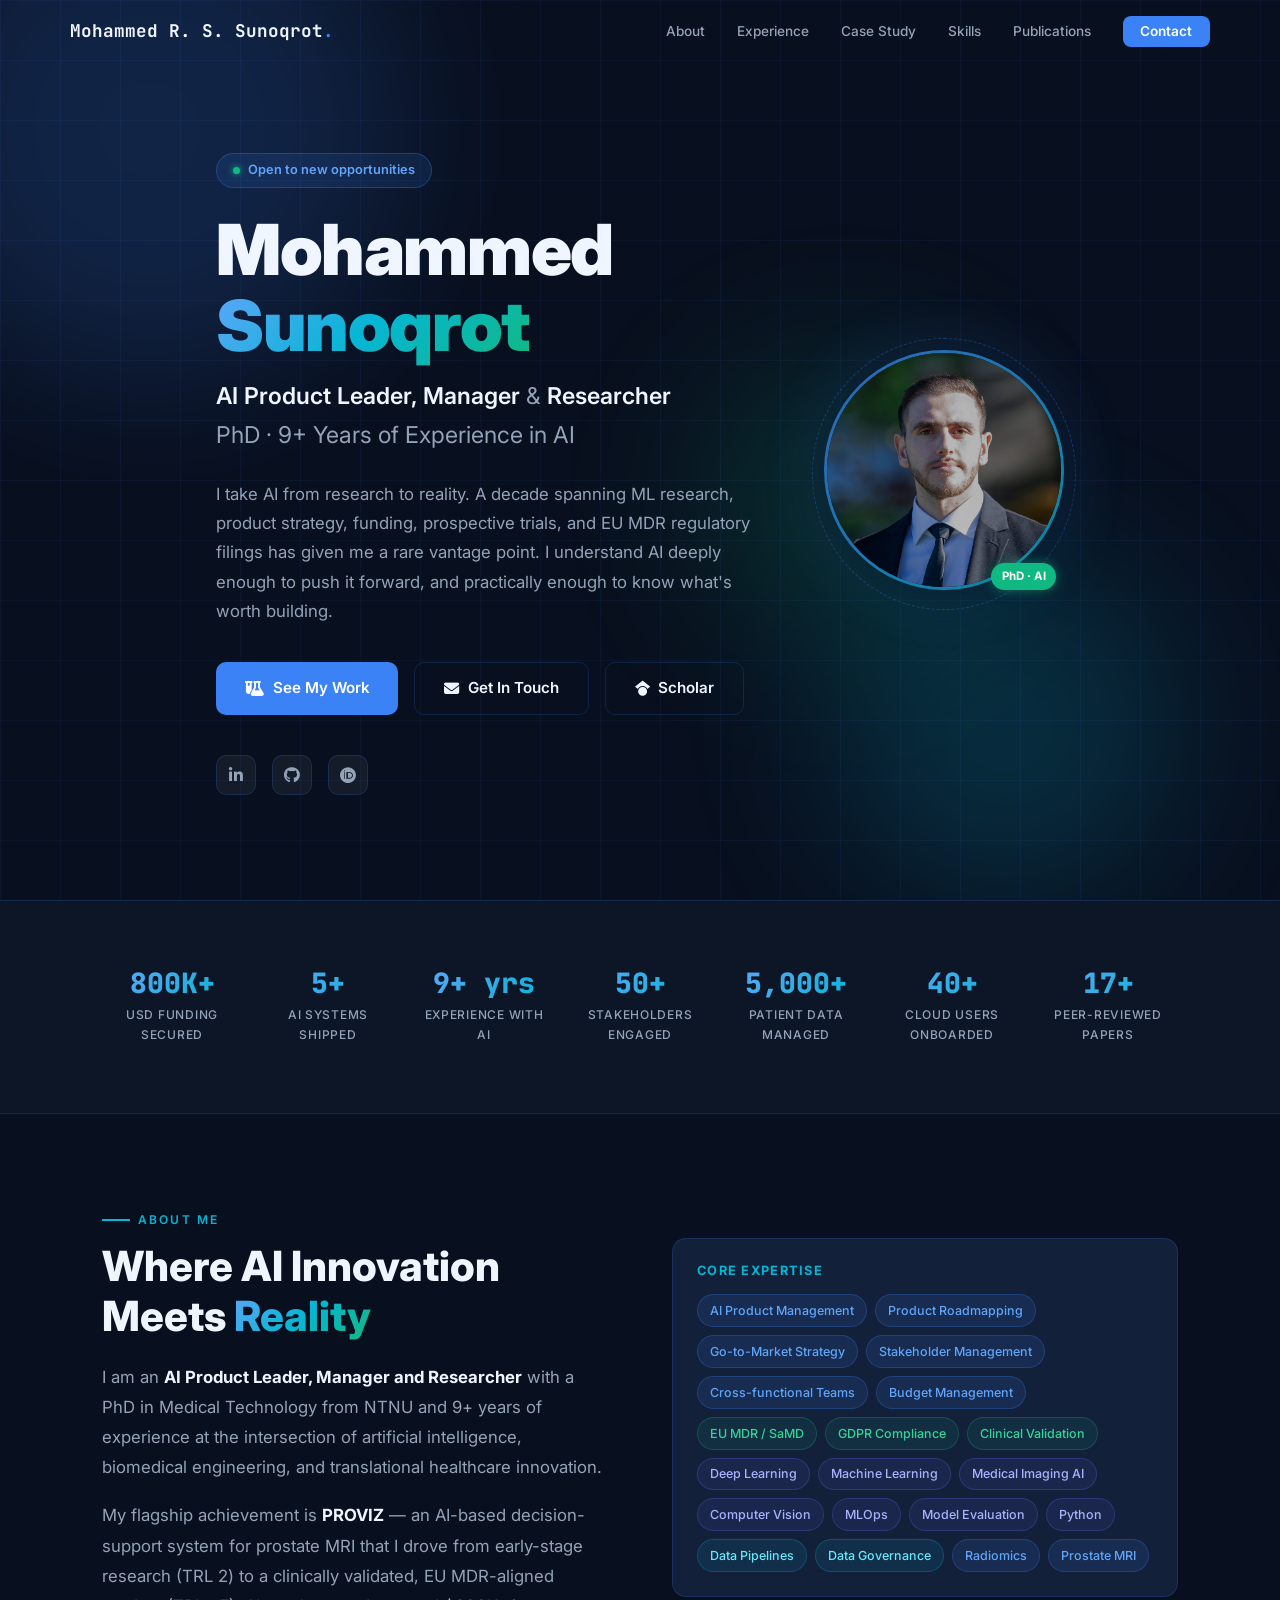
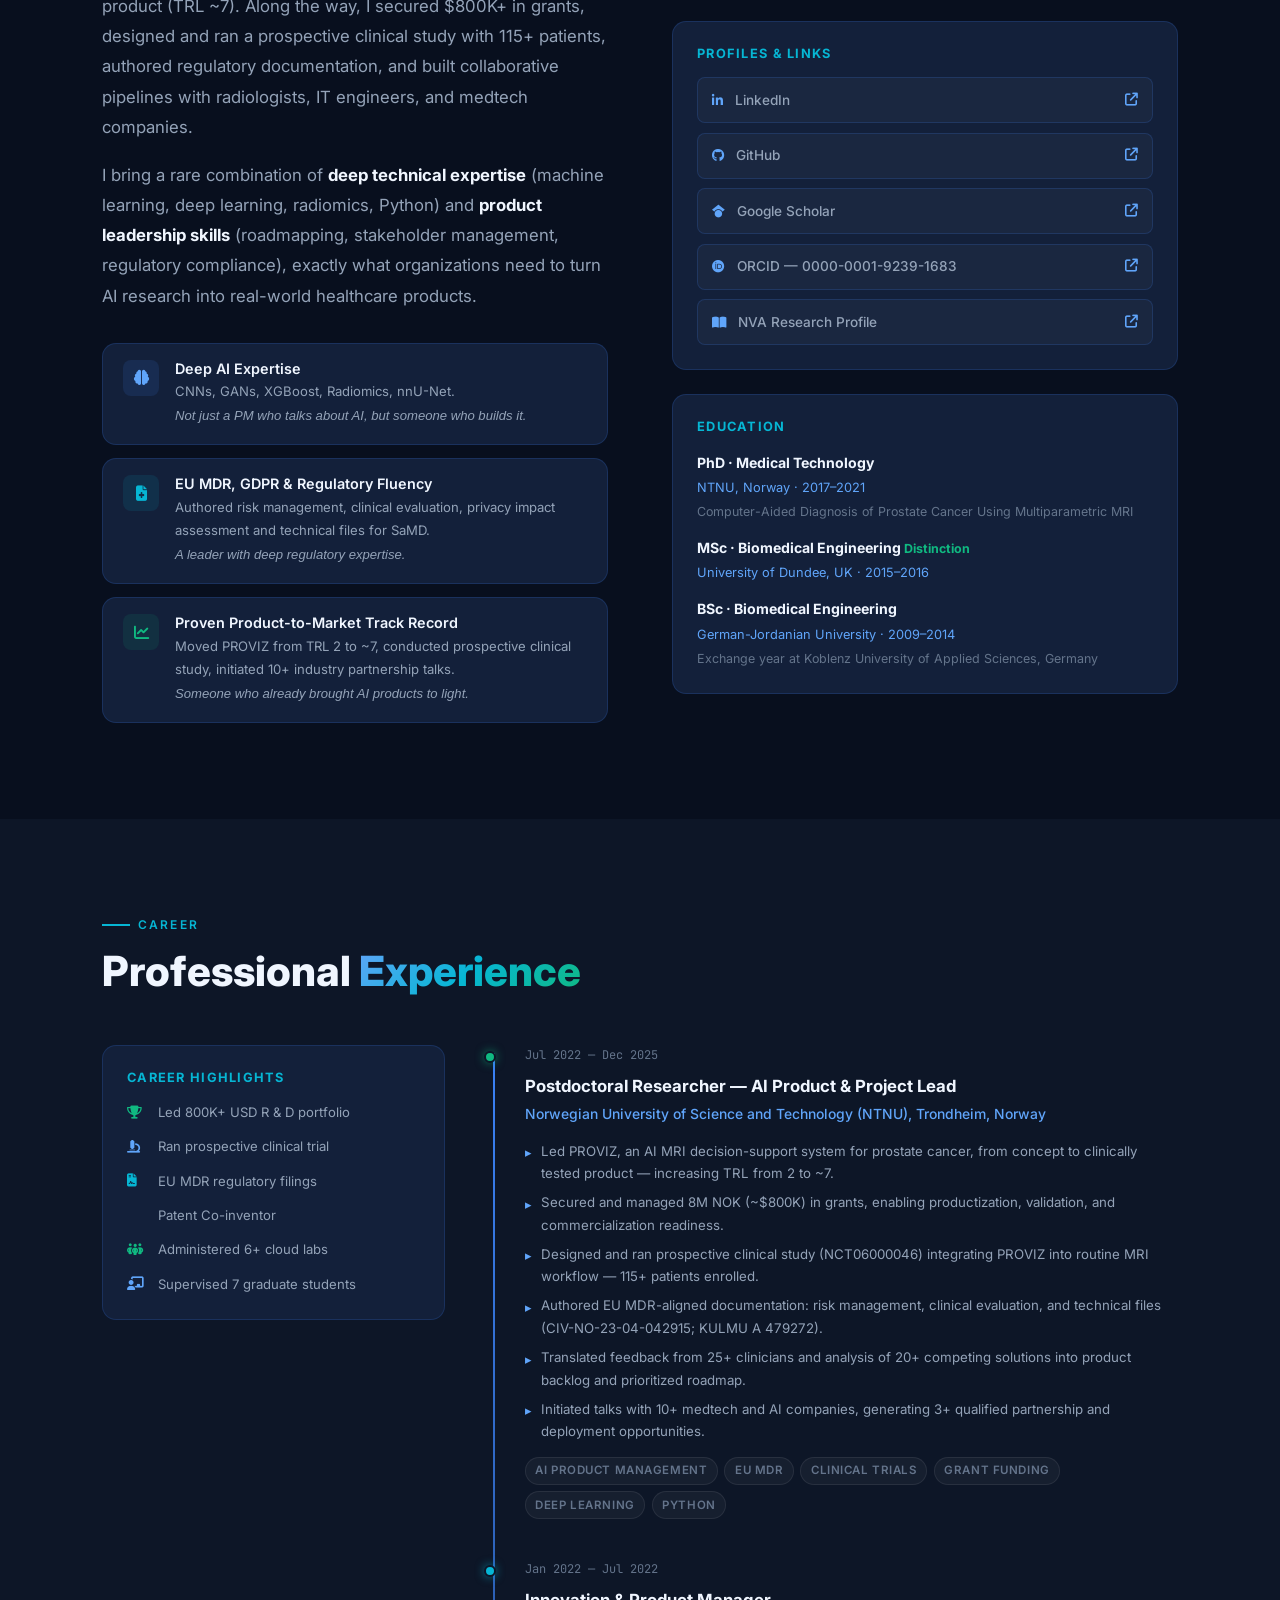
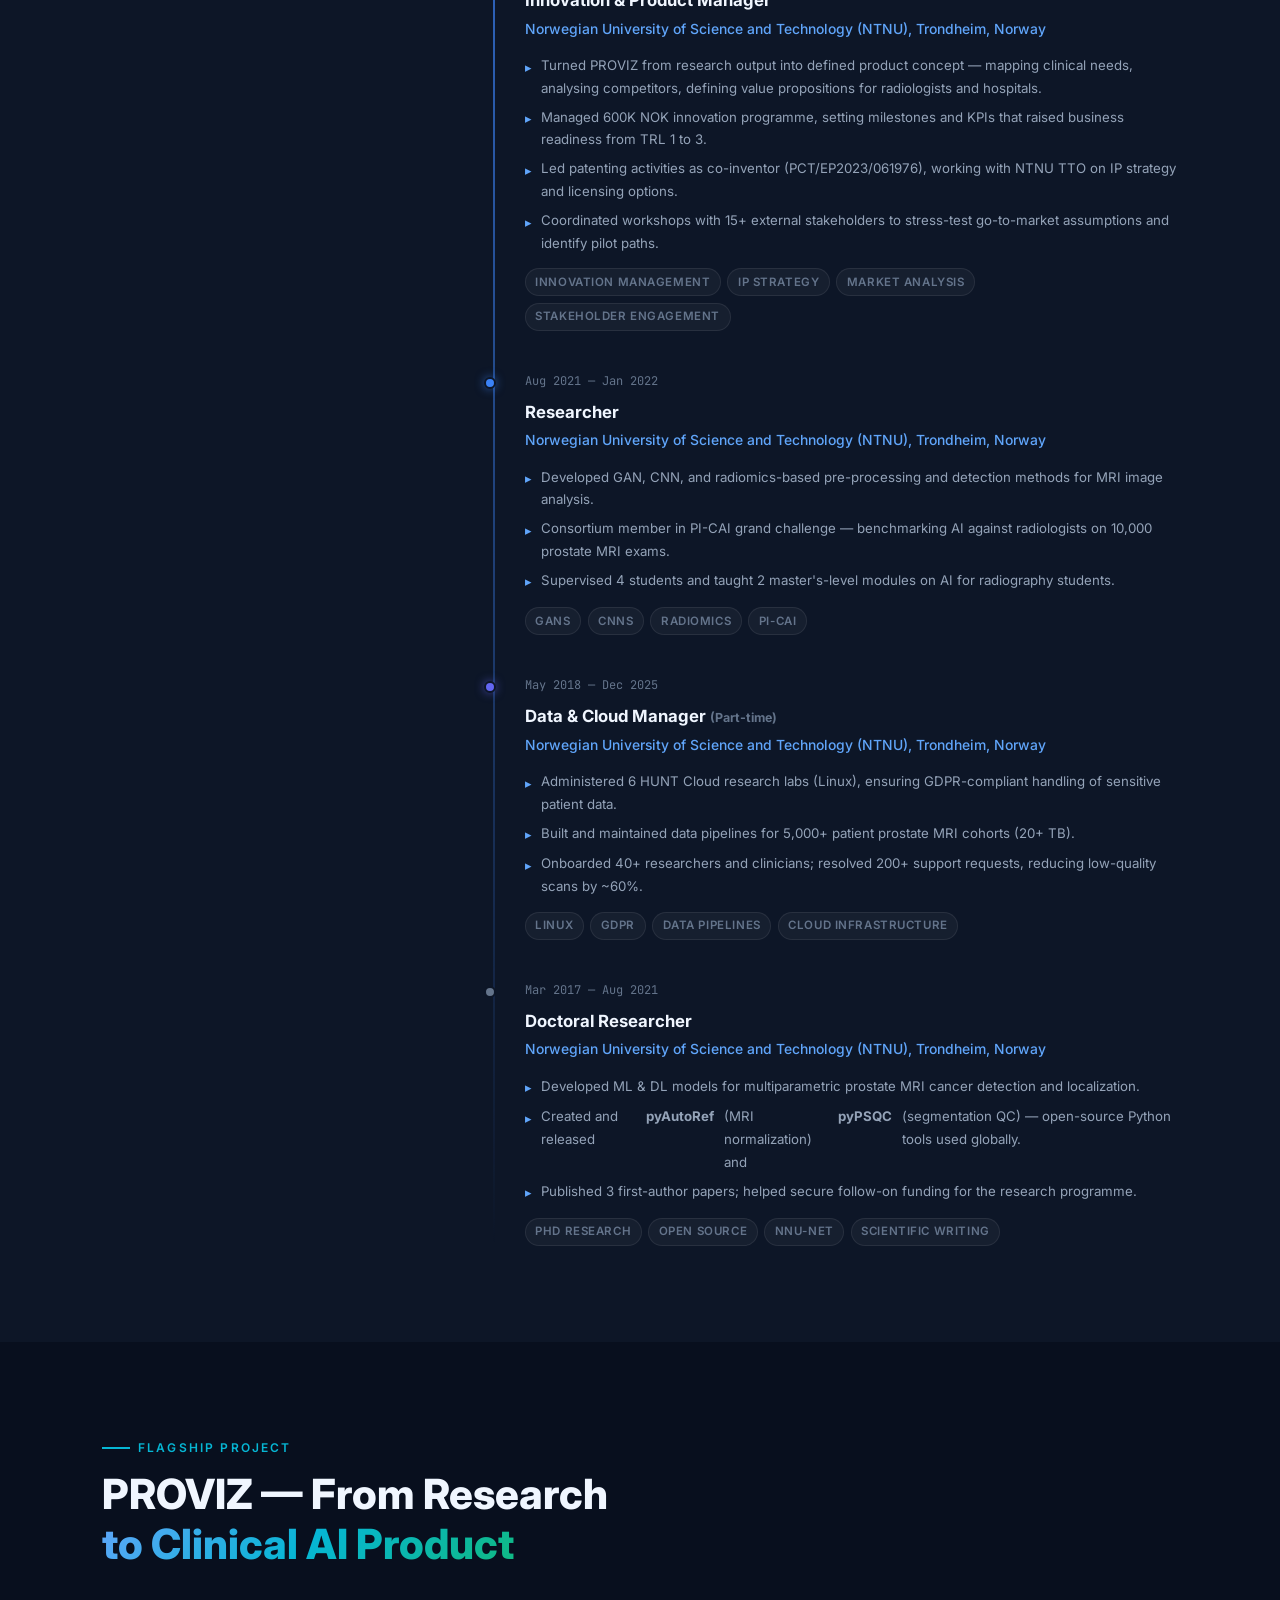
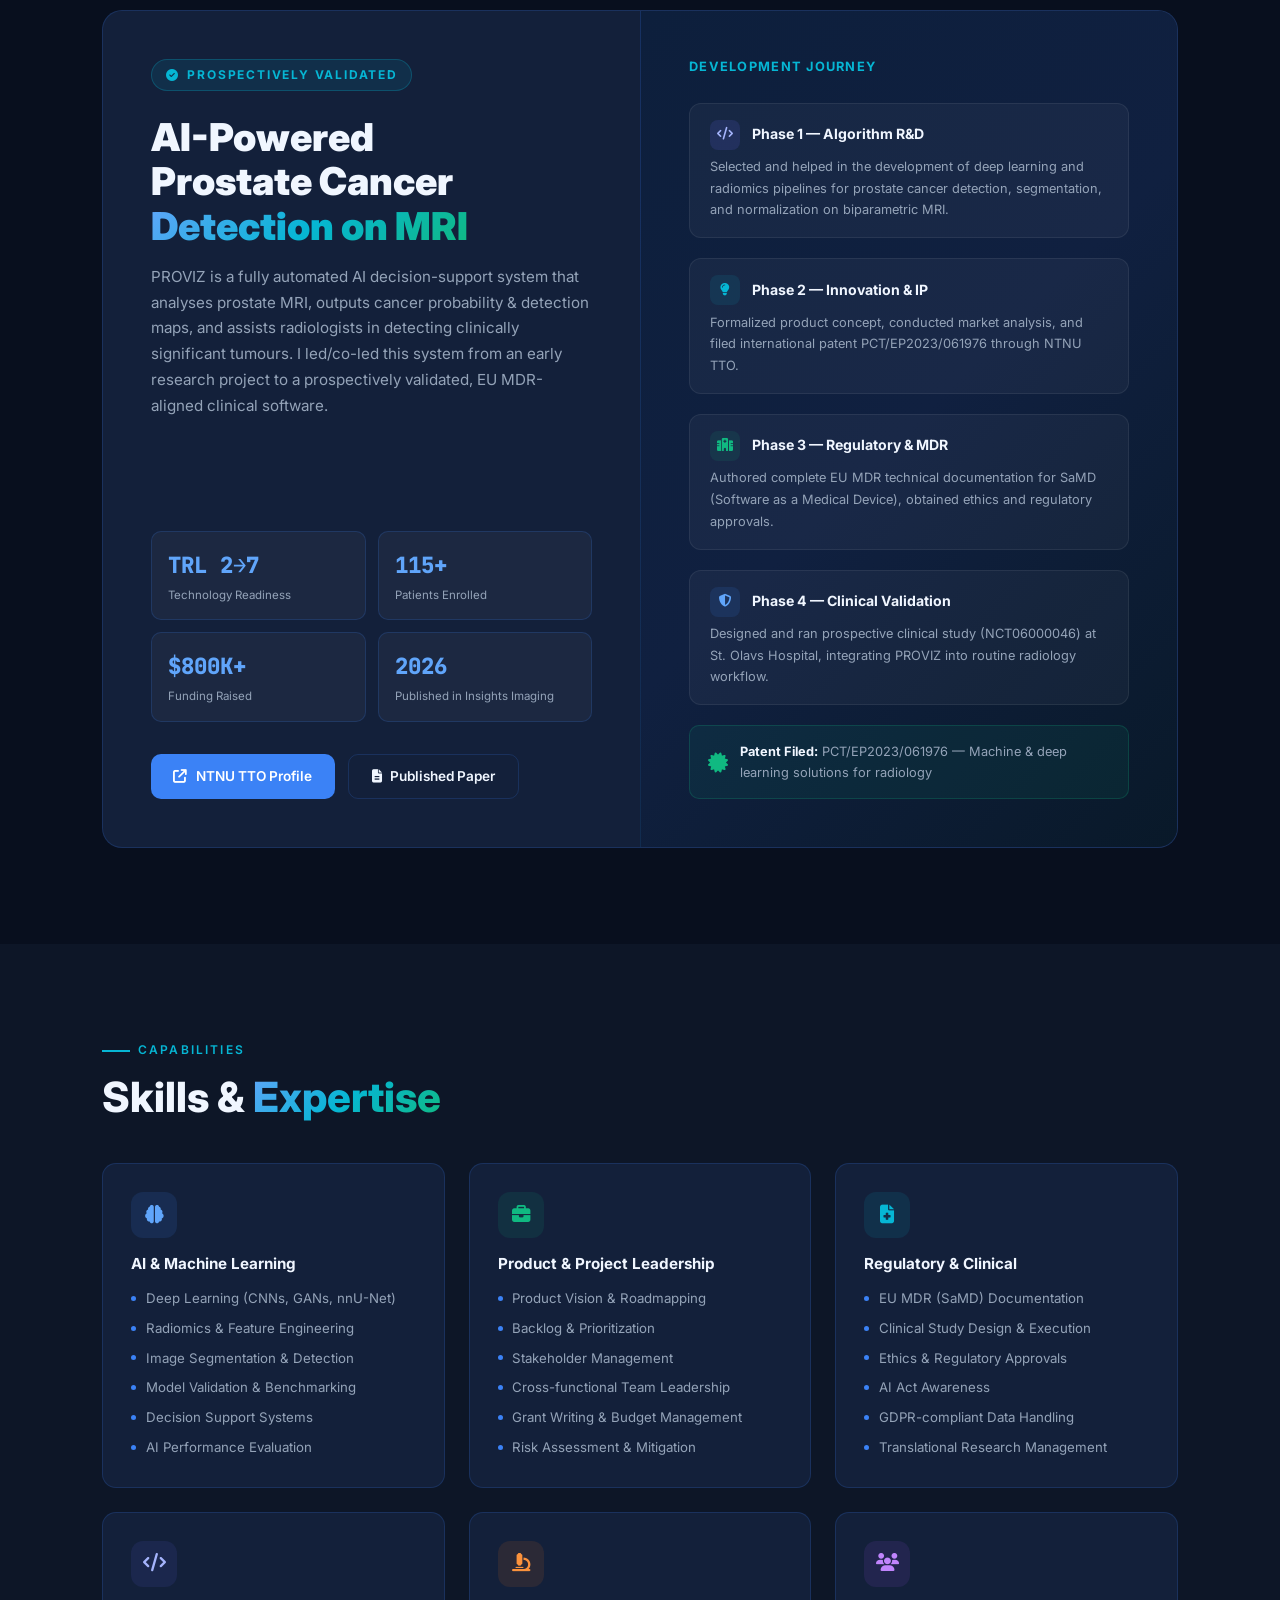
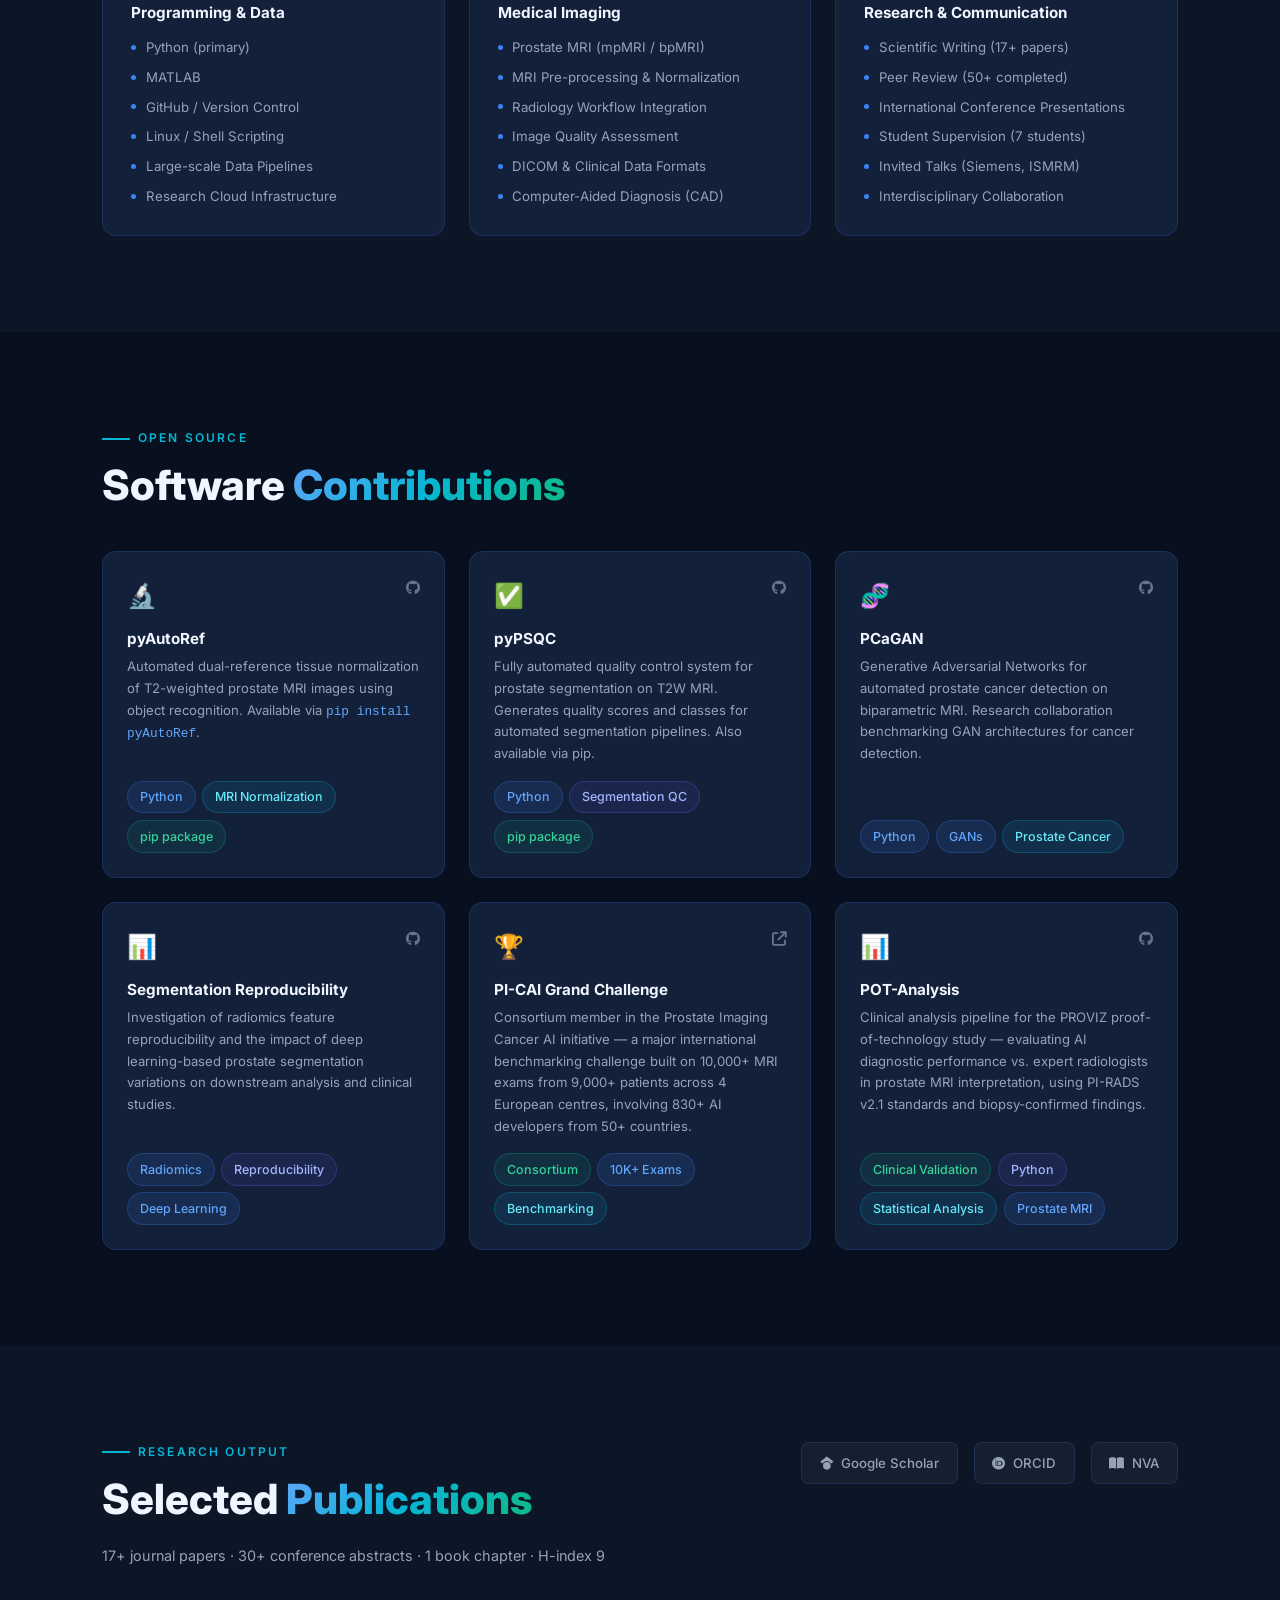
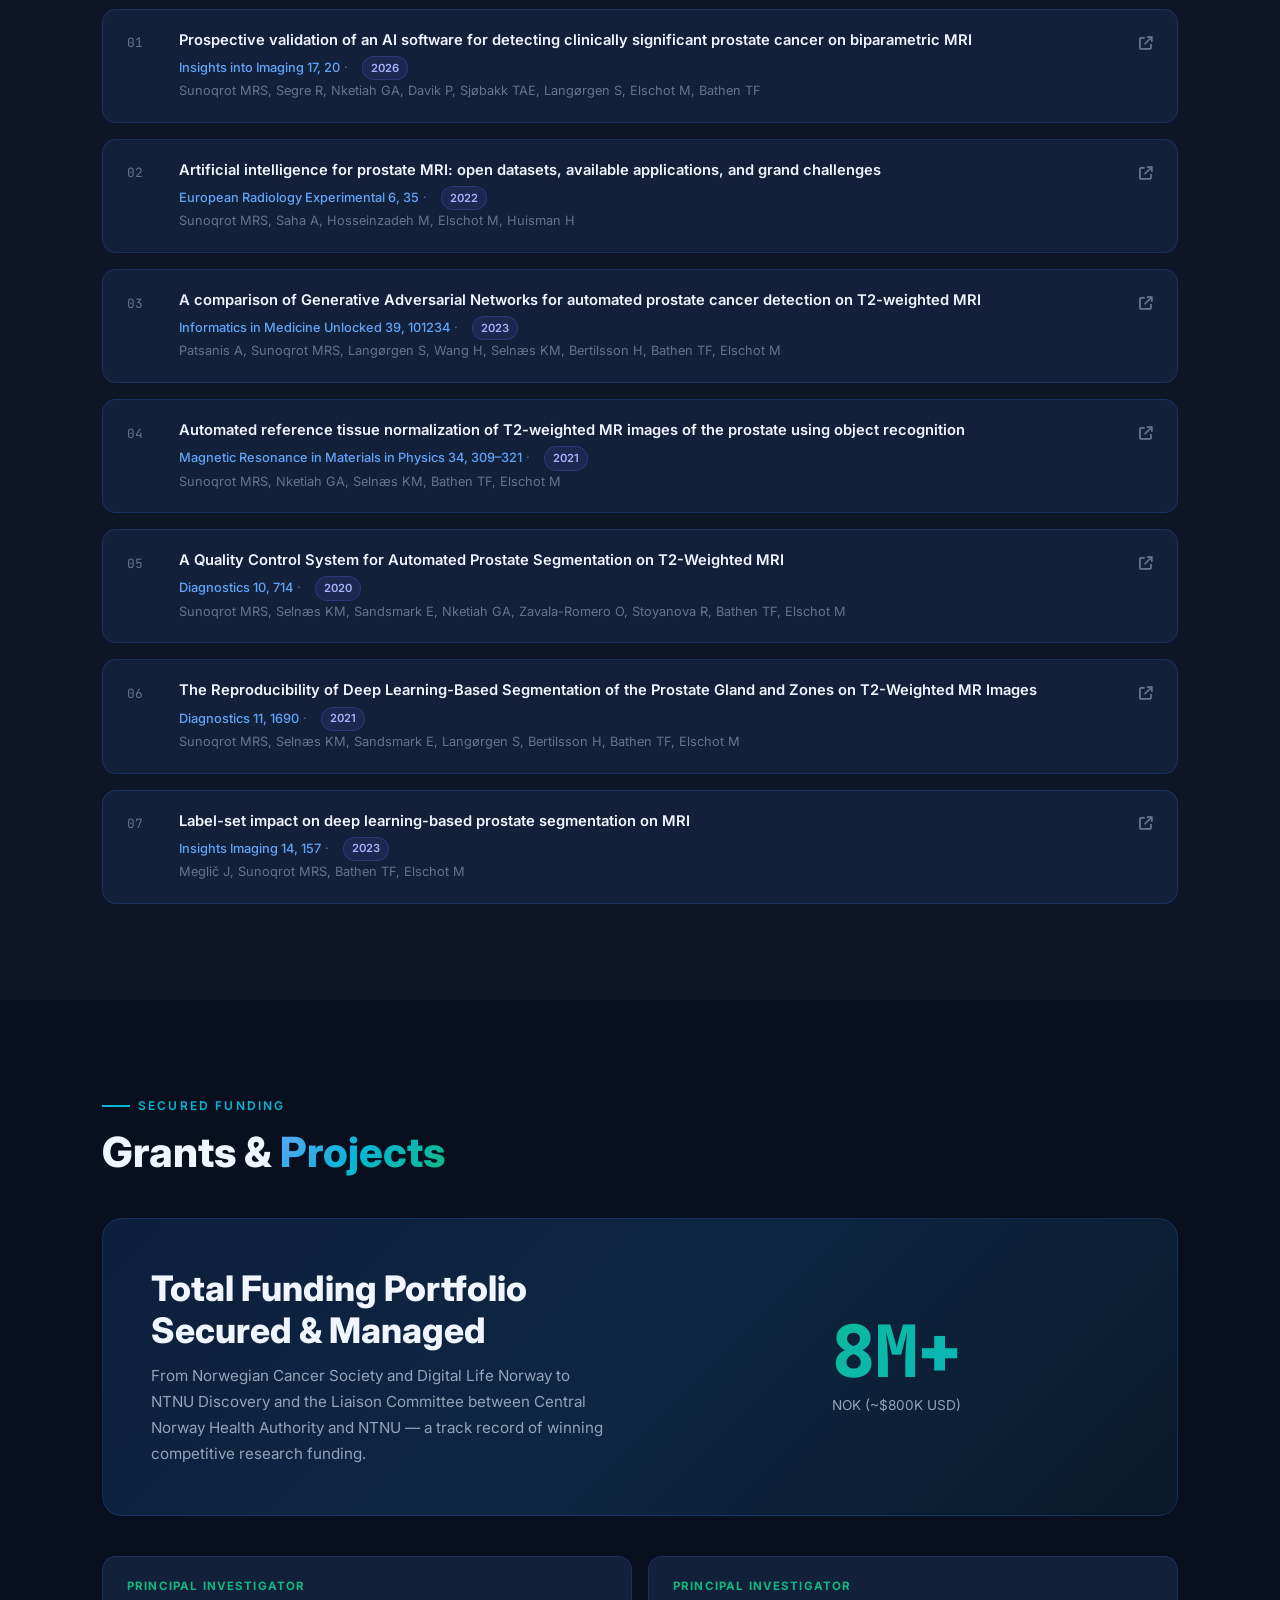
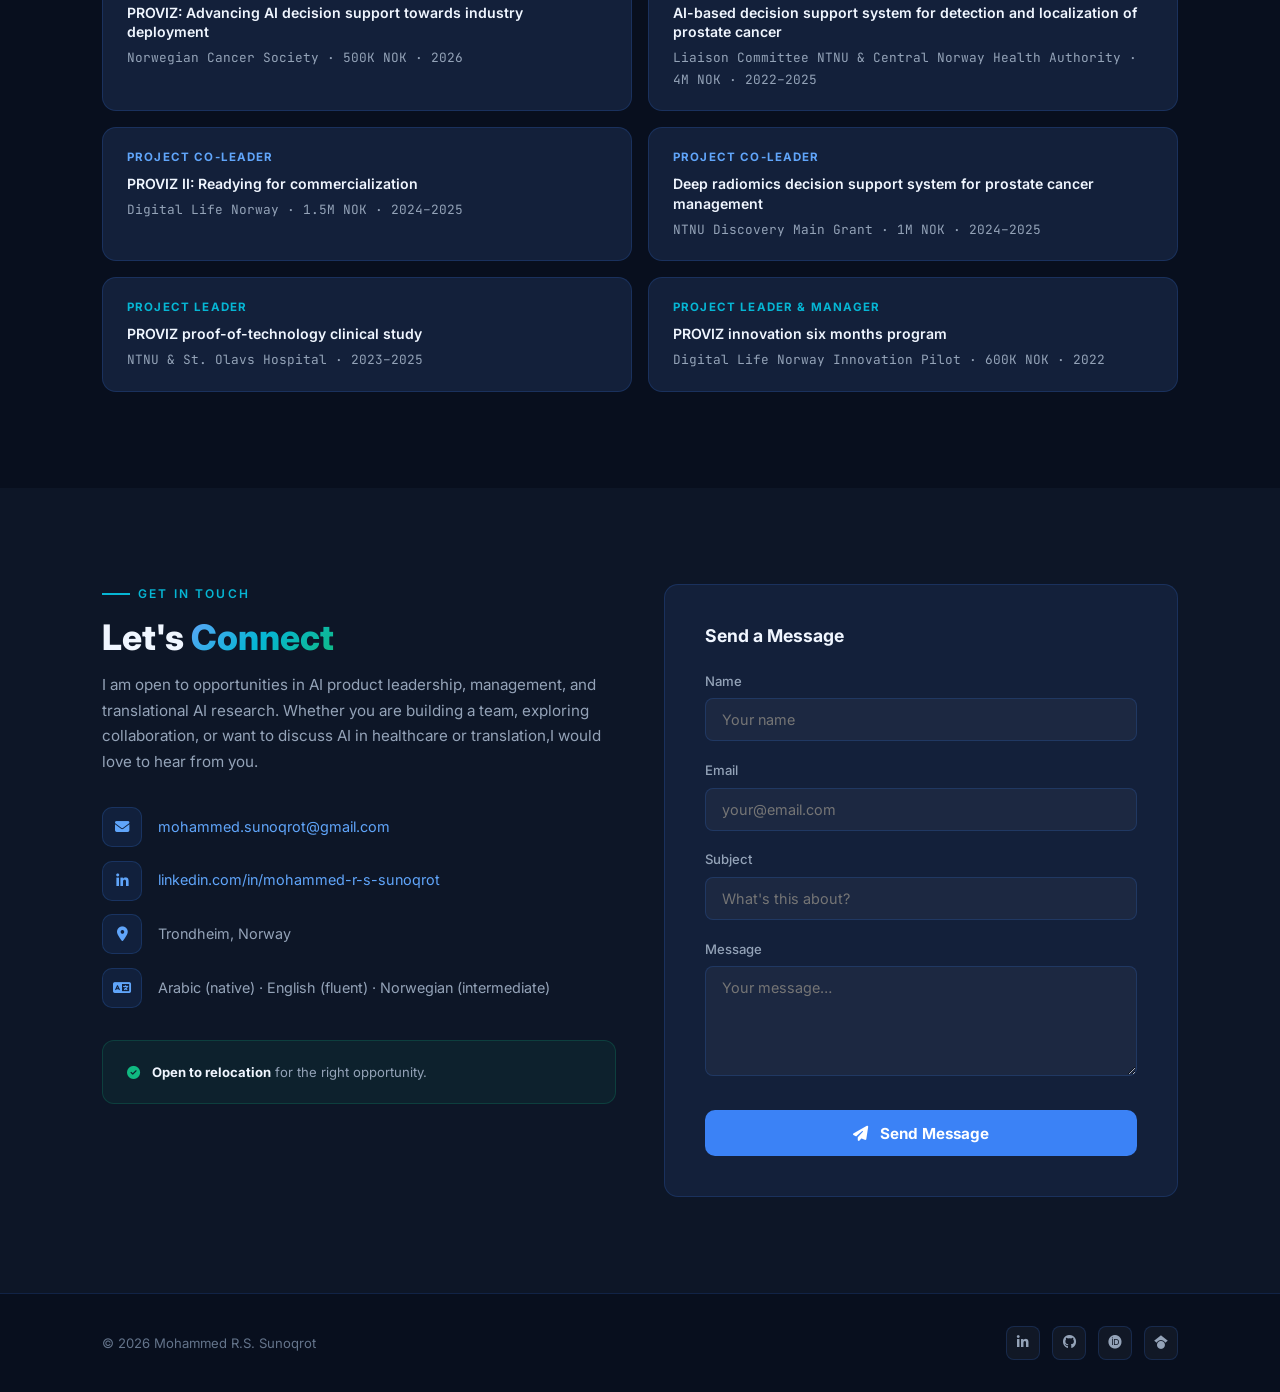
==== commit 4f4a29de: "Adjust profile photo brightness and clean up assets - Profile photo dimmed to brightness(0.78) to be" ====
--- a/index.html
+++ b/index.html
@@ -6,6 +6,8 @@
   <title>Mohammed Sunoqrot — AI Product Leader, Manager & Researcher</title>
   <meta name="description" content="Mohammed R.S. Sunoqrot — PhD, AI Product Leader, Manager & Researcher. Expert in translational AI for healthcare, EU MDR compliance, and AI deployment." />
   <meta name="author" content="Mohammed R.S. Sunoqrot" />
+  <link rel="icon" type="image/svg+xml" href="favicon.svg" />
+  <link rel="icon" type="image/png" href="favicon.png" />
 
   <!-- Open Graph -->
   <meta property="og:title" content="Mohammed Sunoqrot — AI Product Leader" />
@@ -396,6 +398,7 @@
         linear-gradient(var(--card), var(--card)) padding-box,
         linear-gradient(135deg, var(--blue), var(--cyan)) border-box;
       box-shadow: 0 0 60px rgba(59,130,246,.3), var(--shadow);
+      filter: brightness(0.78) contrast(1.05) saturate(0.92);
     }
     .hero-avatar-ring {
       position: absolute;
@@ -2136,6 +2139,20 @@
       <div class="pub-item">
         <div class="pub-num">02</div>
         <div class="pub-body">
+          <h4>Artificial intelligence for prostate MRI: open datasets, available applications, and grand challenges</h4>
+          <div class="pub-meta">
+            <em>European Radiology Experimental 6, 35</em> · <span class="pub-year-badge">2022</span><br>
+            Sunoqrot MRS, Saha A, Hosseinzadeh M, Elschot M, Huisman H
+          </div>
+        </div>
+        <a href="https://doi.org/10.1186/s41747-022-00288-8" target="_blank" class="pub-link" aria-label="View article">
+          <i class="fa-solid fa-arrow-up-right-from-square"></i>
+        </a>
+      </div>
+
+      <div class="pub-item">
+        <div class="pub-num">03</div>
+        <div class="pub-body">
           <h4>A comparison of Generative Adversarial Networks for automated prostate cancer detection on T2-weighted MRI</h4>
           <div class="pub-meta">
             <em>Informatics in Medicine Unlocked 39, 101234</em> · <span class="pub-year-badge">2023</span><br>
@@ -2146,37 +2163,9 @@
           <i class="fa-solid fa-arrow-up-right-from-square"></i>
         </a>
       </div>
-
-      <div class="pub-item">
-        <div class="pub-num">03</div>
-        <div class="pub-body">
-          <h4>Label-set impact on deep learning-based prostate segmentation on MRI</h4>
-          <div class="pub-meta">
-            <em>Insights Imaging 14, 157</em> · <span class="pub-year-badge">2023</span><br>
-            Meglič J, Sunoqrot MRS, Bathen TF, Elschot M
-          </div>
-        </div>
-        <a href="https://doi.org/10.1186/s13244-023-01502-w" target="_blank" class="pub-link" aria-label="View article">
-          <i class="fa-solid fa-arrow-up-right-from-square"></i>
-        </a>
-      </div>
-
+      
       <div class="pub-item">
         <div class="pub-num">04</div>
-        <div class="pub-body">
-          <h4>Artificial intelligence for prostate MRI: open datasets, available applications, and grand challenges</h4>
-          <div class="pub-meta">
-            <em>European Radiology Experimental 6, 35</em> · <span class="pub-year-badge">2022</span><br>
-            Sunoqrot MRS, Saha A, Hosseinzadeh M, Elschot M, Huisman H
-          </div>
-        </div>
-        <a href="https://doi.org/10.1186/s41747-022-00288-8" target="_blank" class="pub-link" aria-label="View article">
-          <i class="fa-solid fa-arrow-up-right-from-square"></i>
-        </a>
-      </div>
-
-      <div class="pub-item">
-        <div class="pub-num">05</div>
         <div class="pub-body">
           <h4>Automated reference tissue normalization of T2-weighted MR images of the prostate using object recognition</h4>
           <div class="pub-meta">
@@ -2189,6 +2178,20 @@
         </a>
       </div>
 
+      <div class="pub-item">
+        <div class="pub-num">05</div>
+        <div class="pub-body">
+          <h4>A Quality Control System for Automated Prostate Segmentation on T2-Weighted MRI</h4>
+          <div class="pub-meta">
+            <em>Diagnostics 10, 714</em> · <span class="pub-year-badge">2020</span><br>
+            Sunoqrot MRS, Selnæs KM, Sandsmark E, Nketiah GA, Zavala-Romero O, Stoyanova R, Bathen TF, Elschot M
+          </div>
+        </div>
+        <a href="https://doi.org/10.3390/diagnostics10090714" target="_blank" class="pub-link" aria-label="View article">
+          <i class="fa-solid fa-arrow-up-right-from-square"></i>
+        </a>
+      </div>
+      
       <div class="pub-item">
         <div class="pub-num">06</div>
         <div class="pub-body">
@@ -2206,13 +2209,13 @@
       <div class="pub-item">
         <div class="pub-num">07</div>
         <div class="pub-body">
-          <h4>A Quality Control System for Automated Prostate Segmentation on T2-Weighted MRI</h4>
+          <h4>Label-set impact on deep learning-based prostate segmentation on MRI</h4>
           <div class="pub-meta">
-            <em>Diagnostics 10, 714</em> · <span class="pub-year-badge">2020</span><br>
-            Sunoqrot MRS, Selnæs KM, Sandsmark E, Nketiah GA, Zavala-Romero O, Stoyanova R, Bathen TF, Elschot M
-          </div>
-        </div>
-        <a href="https://doi.org/10.3390/diagnostics10090714" target="_blank" class="pub-link" aria-label="View article">
+            <em>Insights Imaging 14, 157</em> · <span class="pub-year-badge">2023</span><br>
+            Meglič J, Sunoqrot MRS, Bathen TF, Elschot M
+          </div>
+        </div>
+        <a href="https://doi.org/10.1186/s13244-023-01502-w" target="_blank" class="pub-link" aria-label="View article">
           <i class="fa-solid fa-arrow-up-right-from-square"></i>
         </a>
       </div>
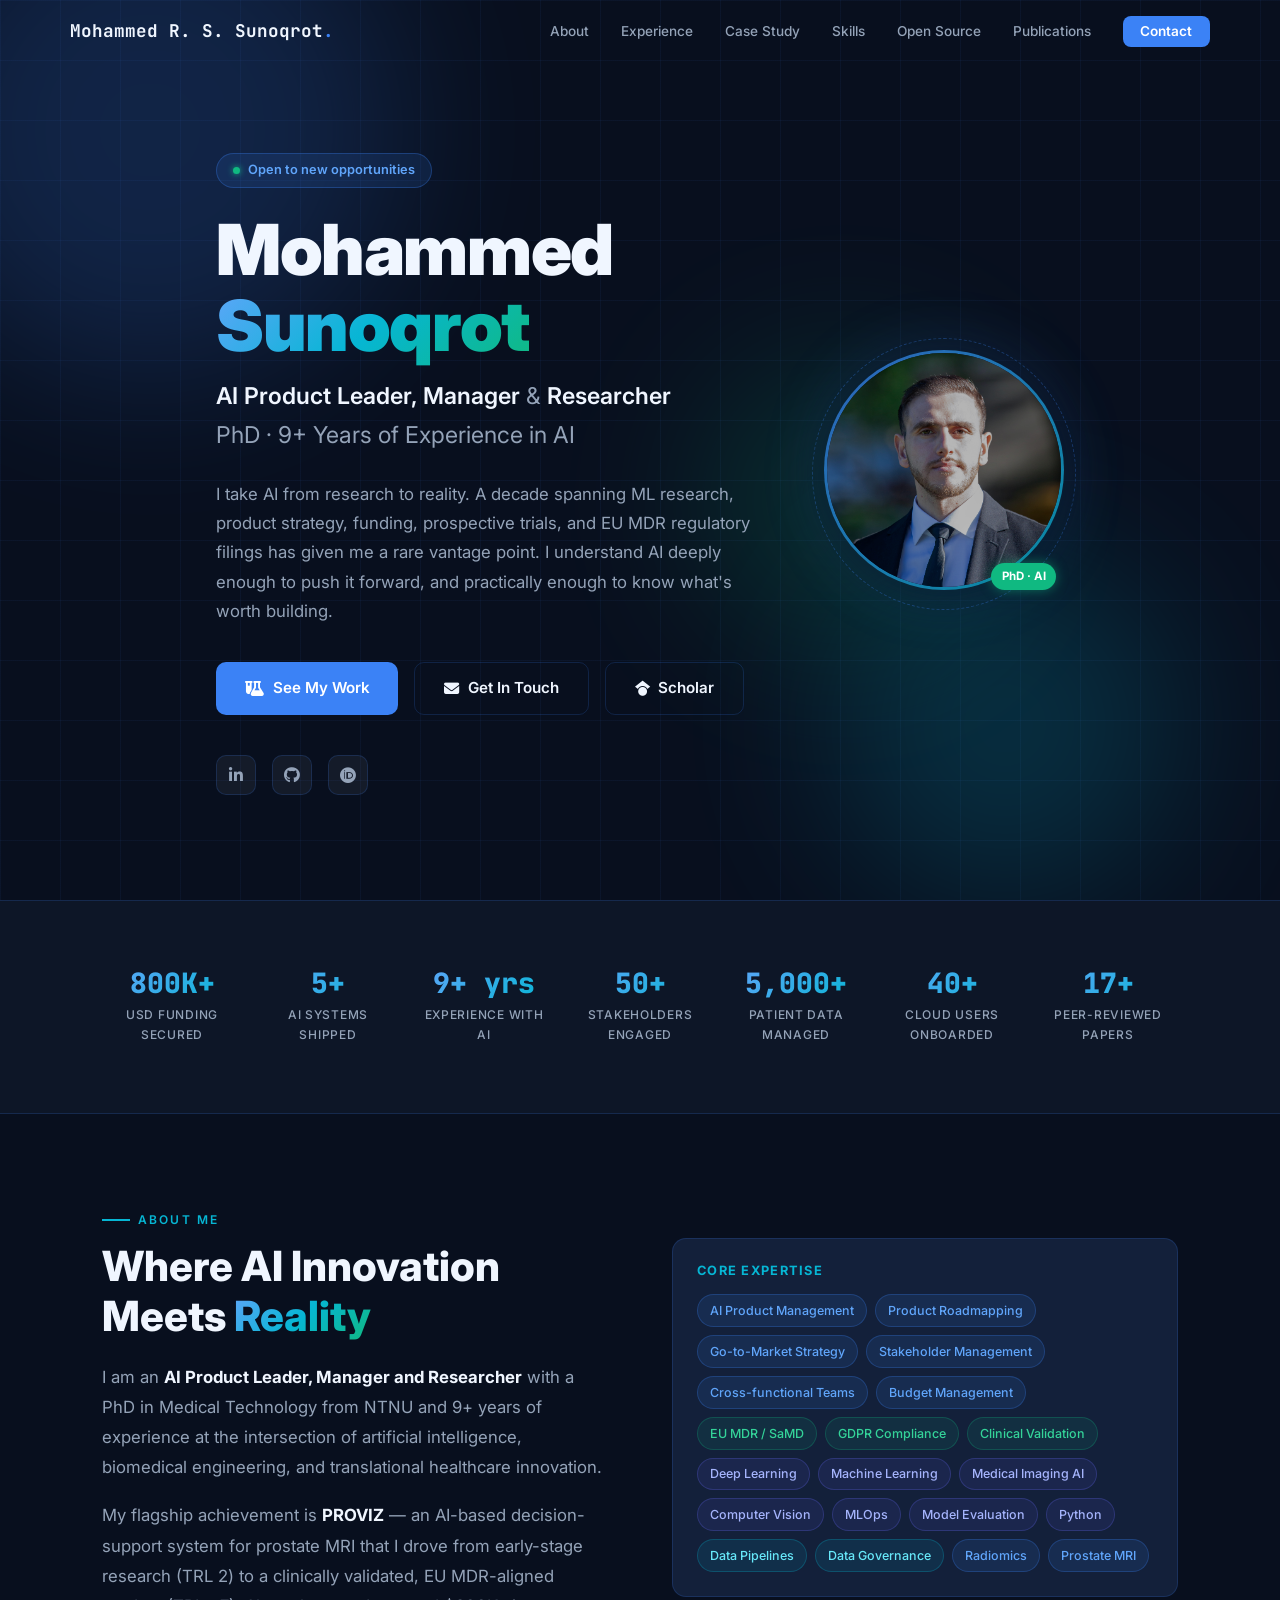
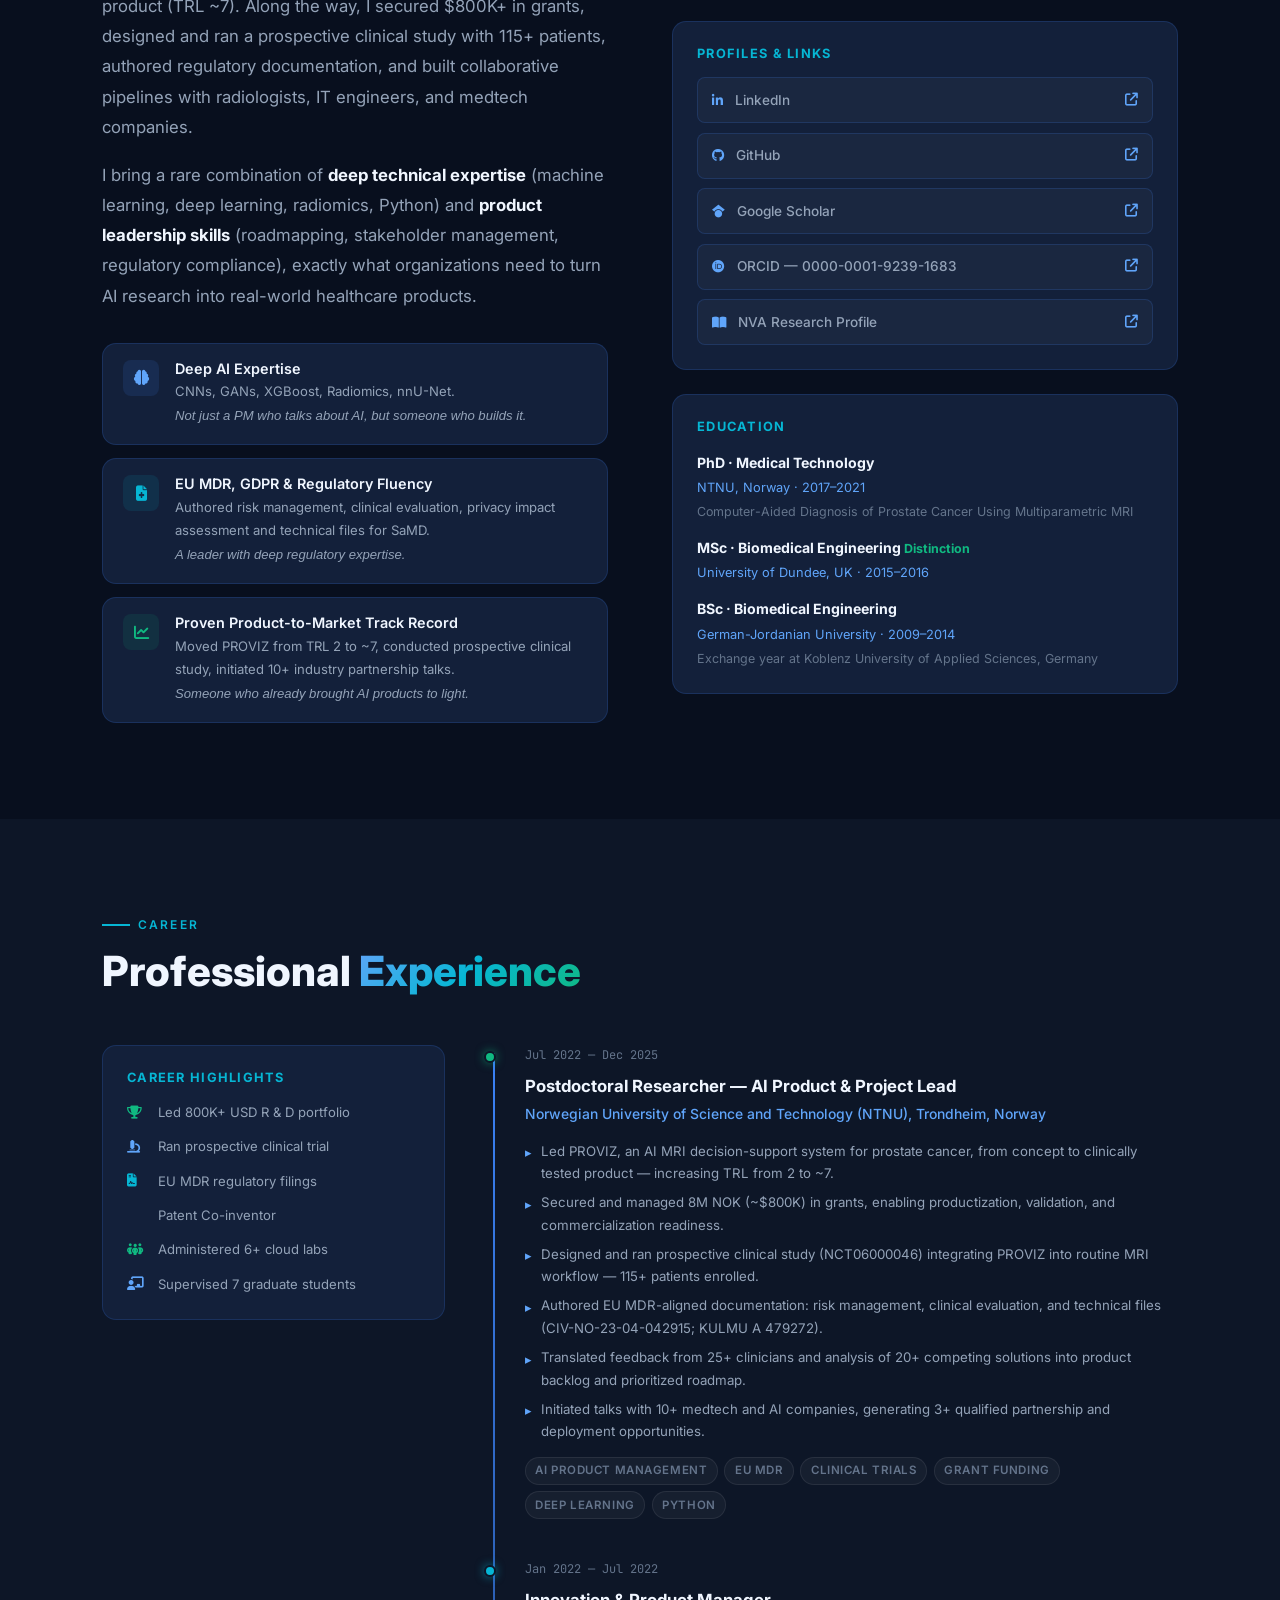
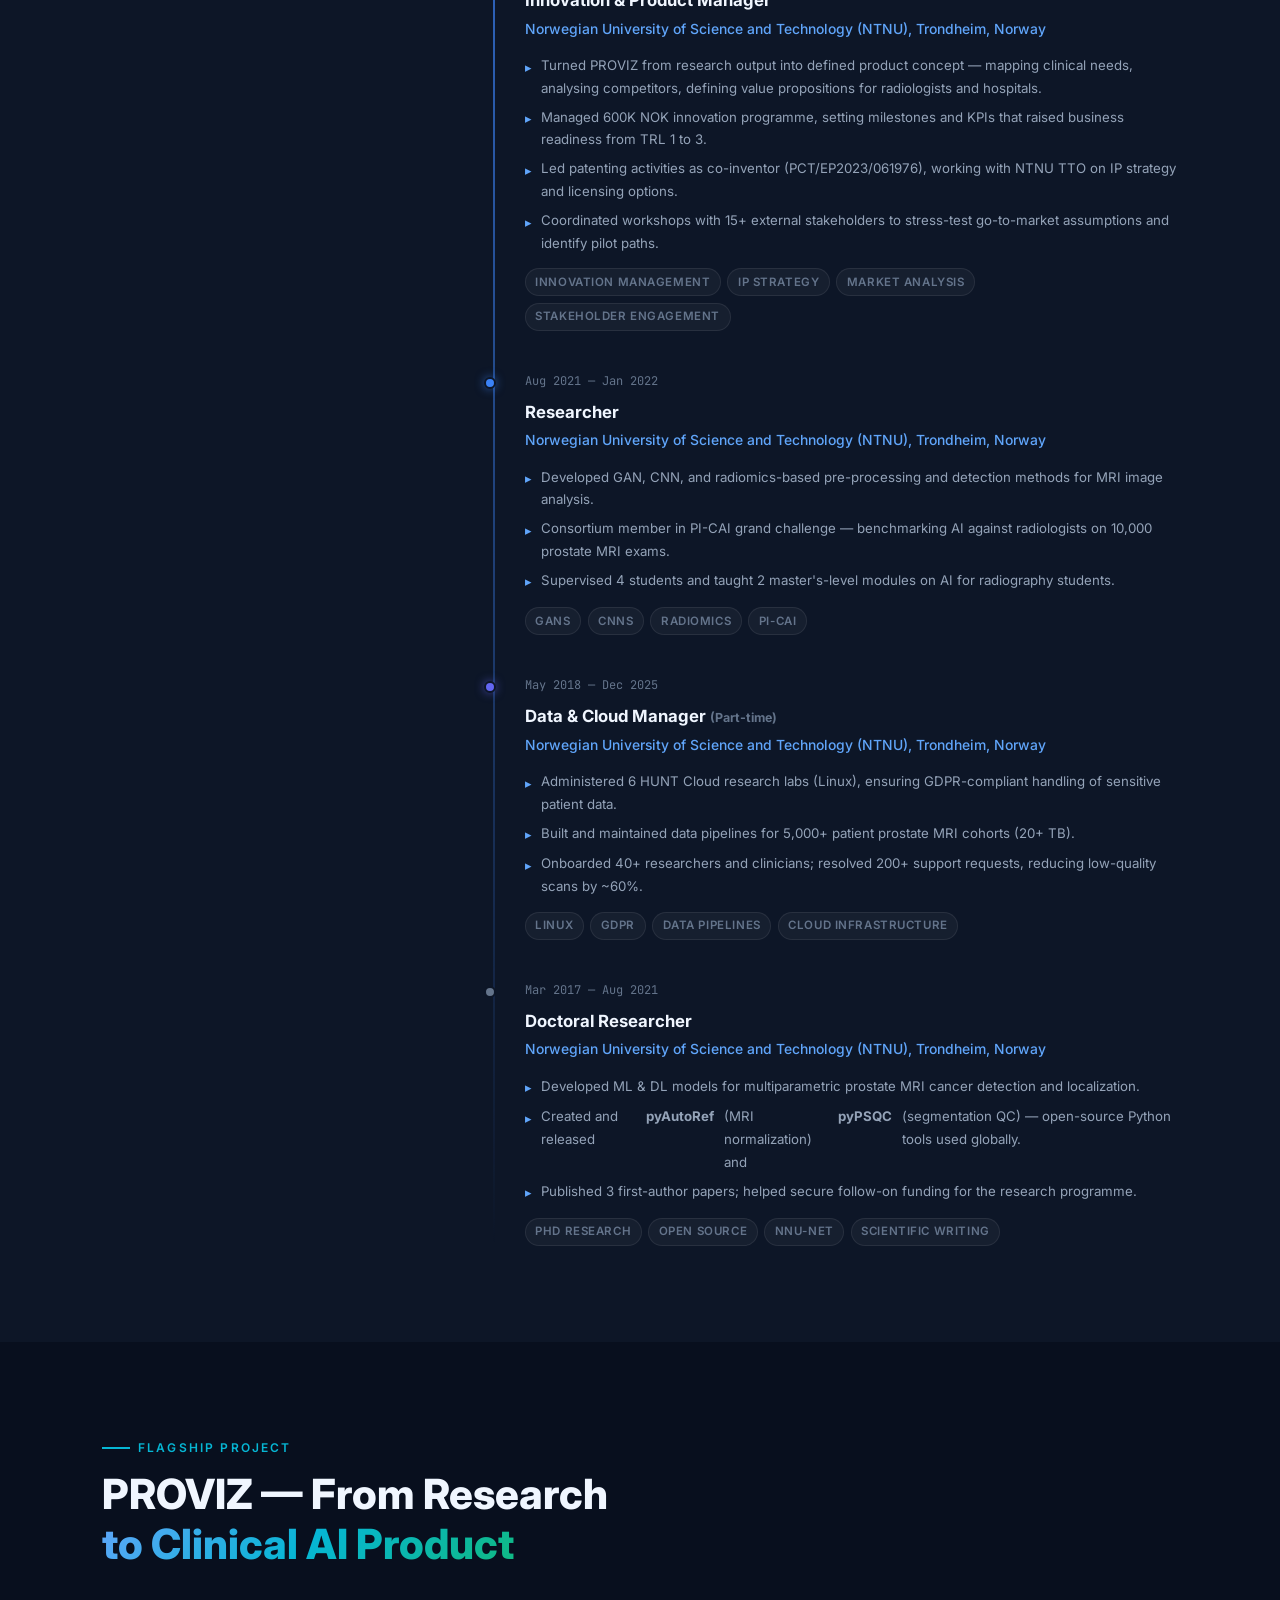
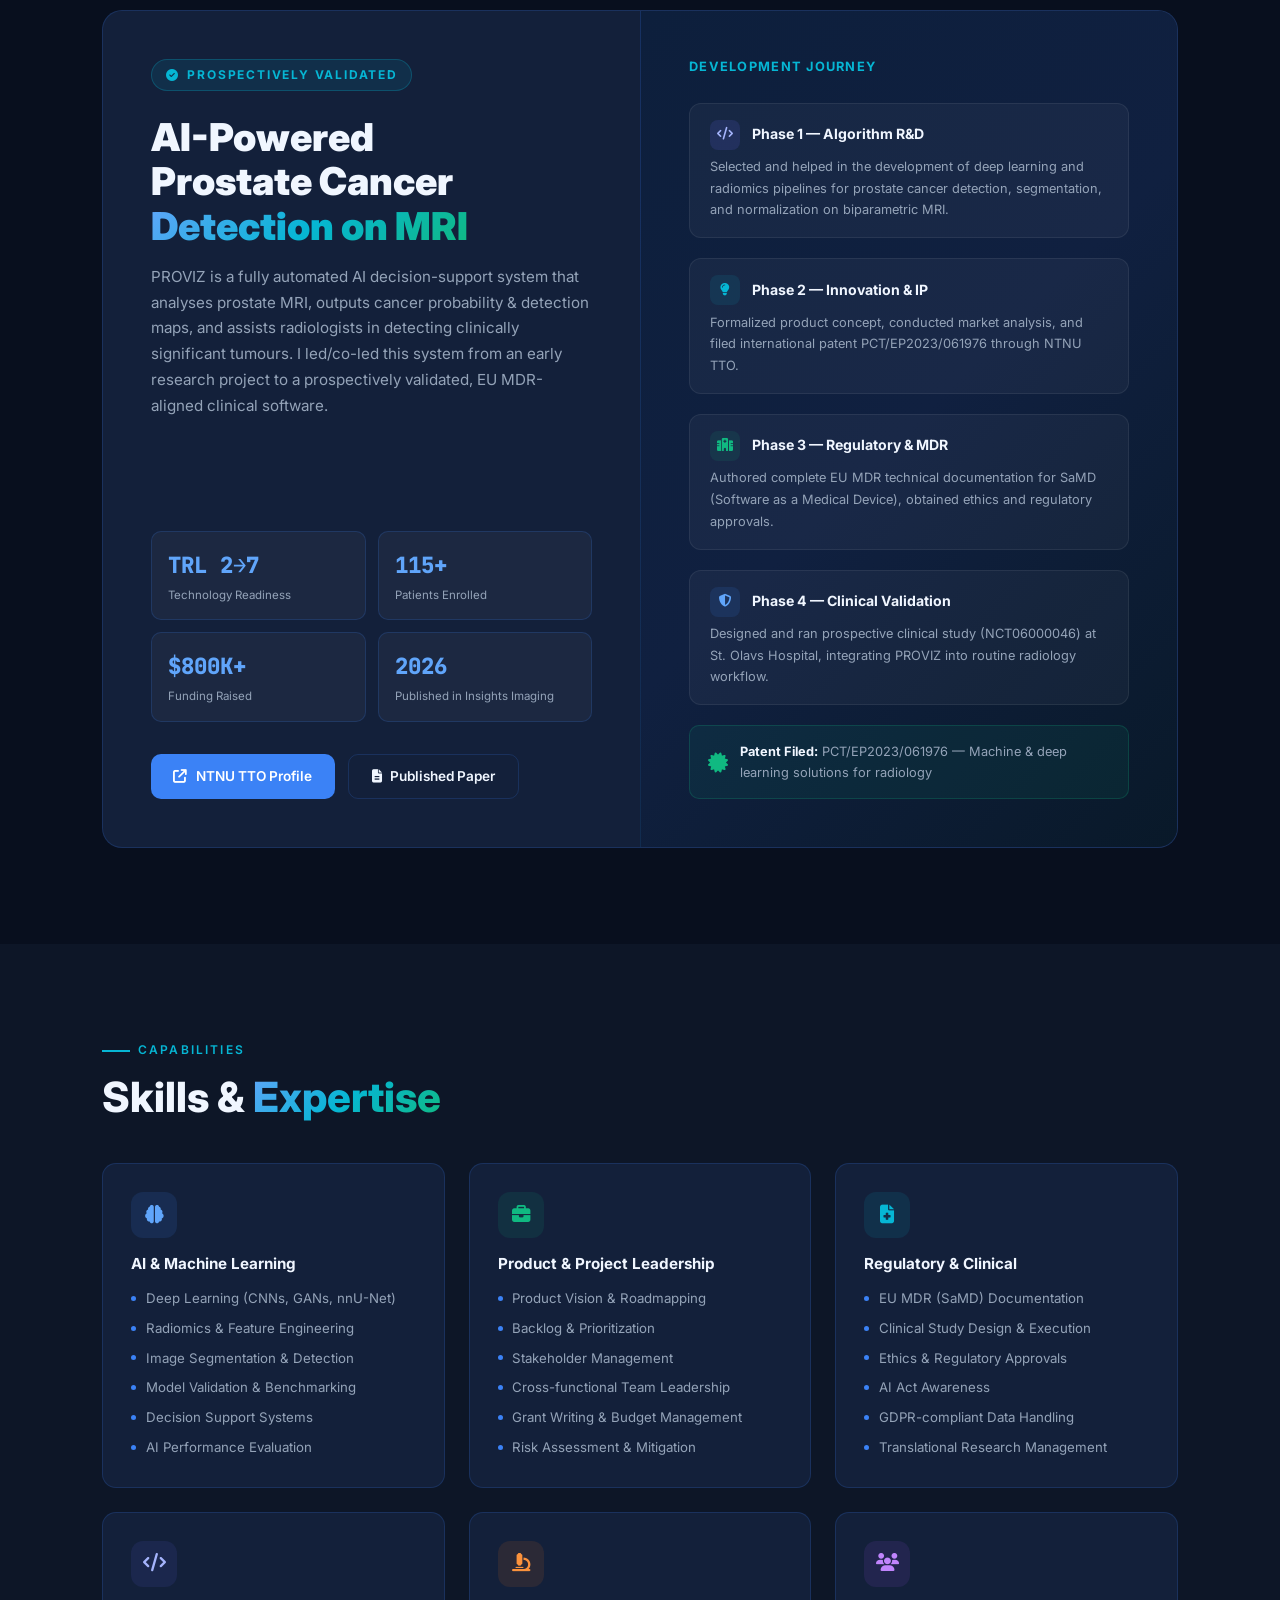
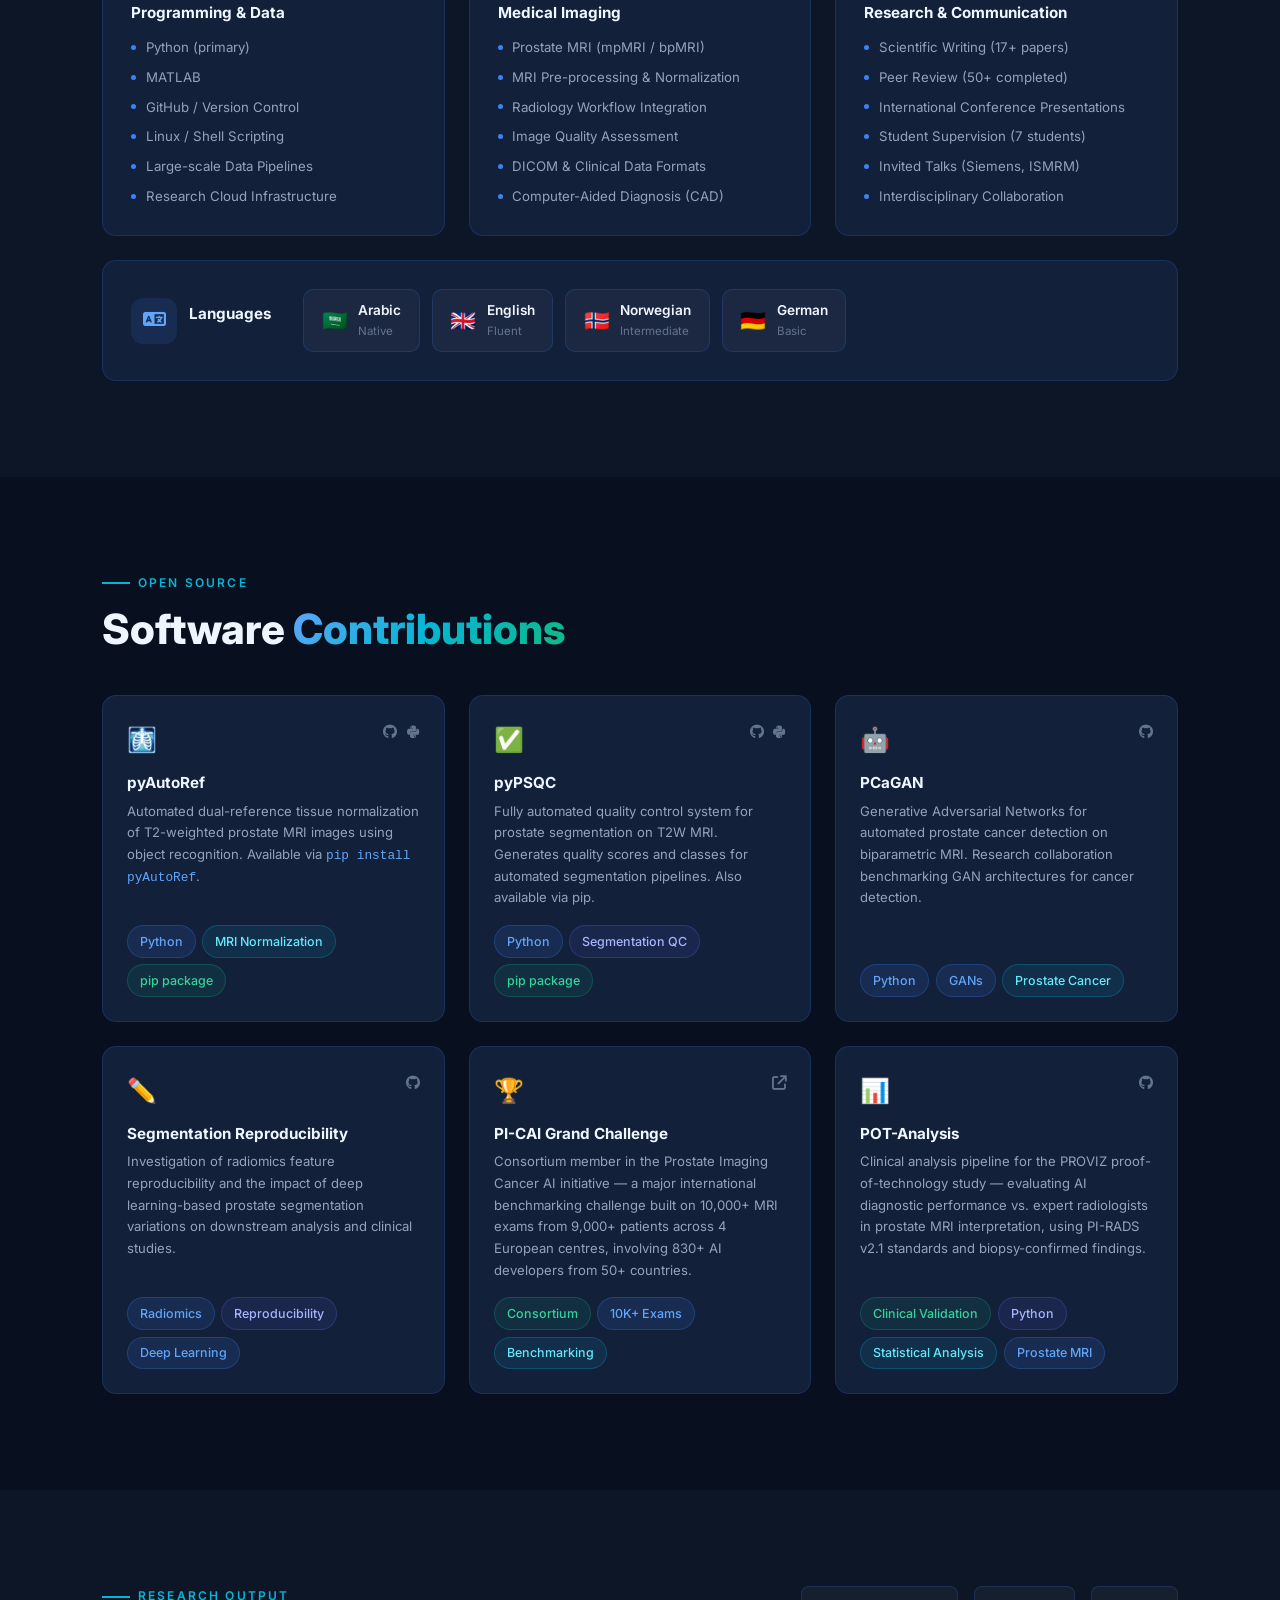
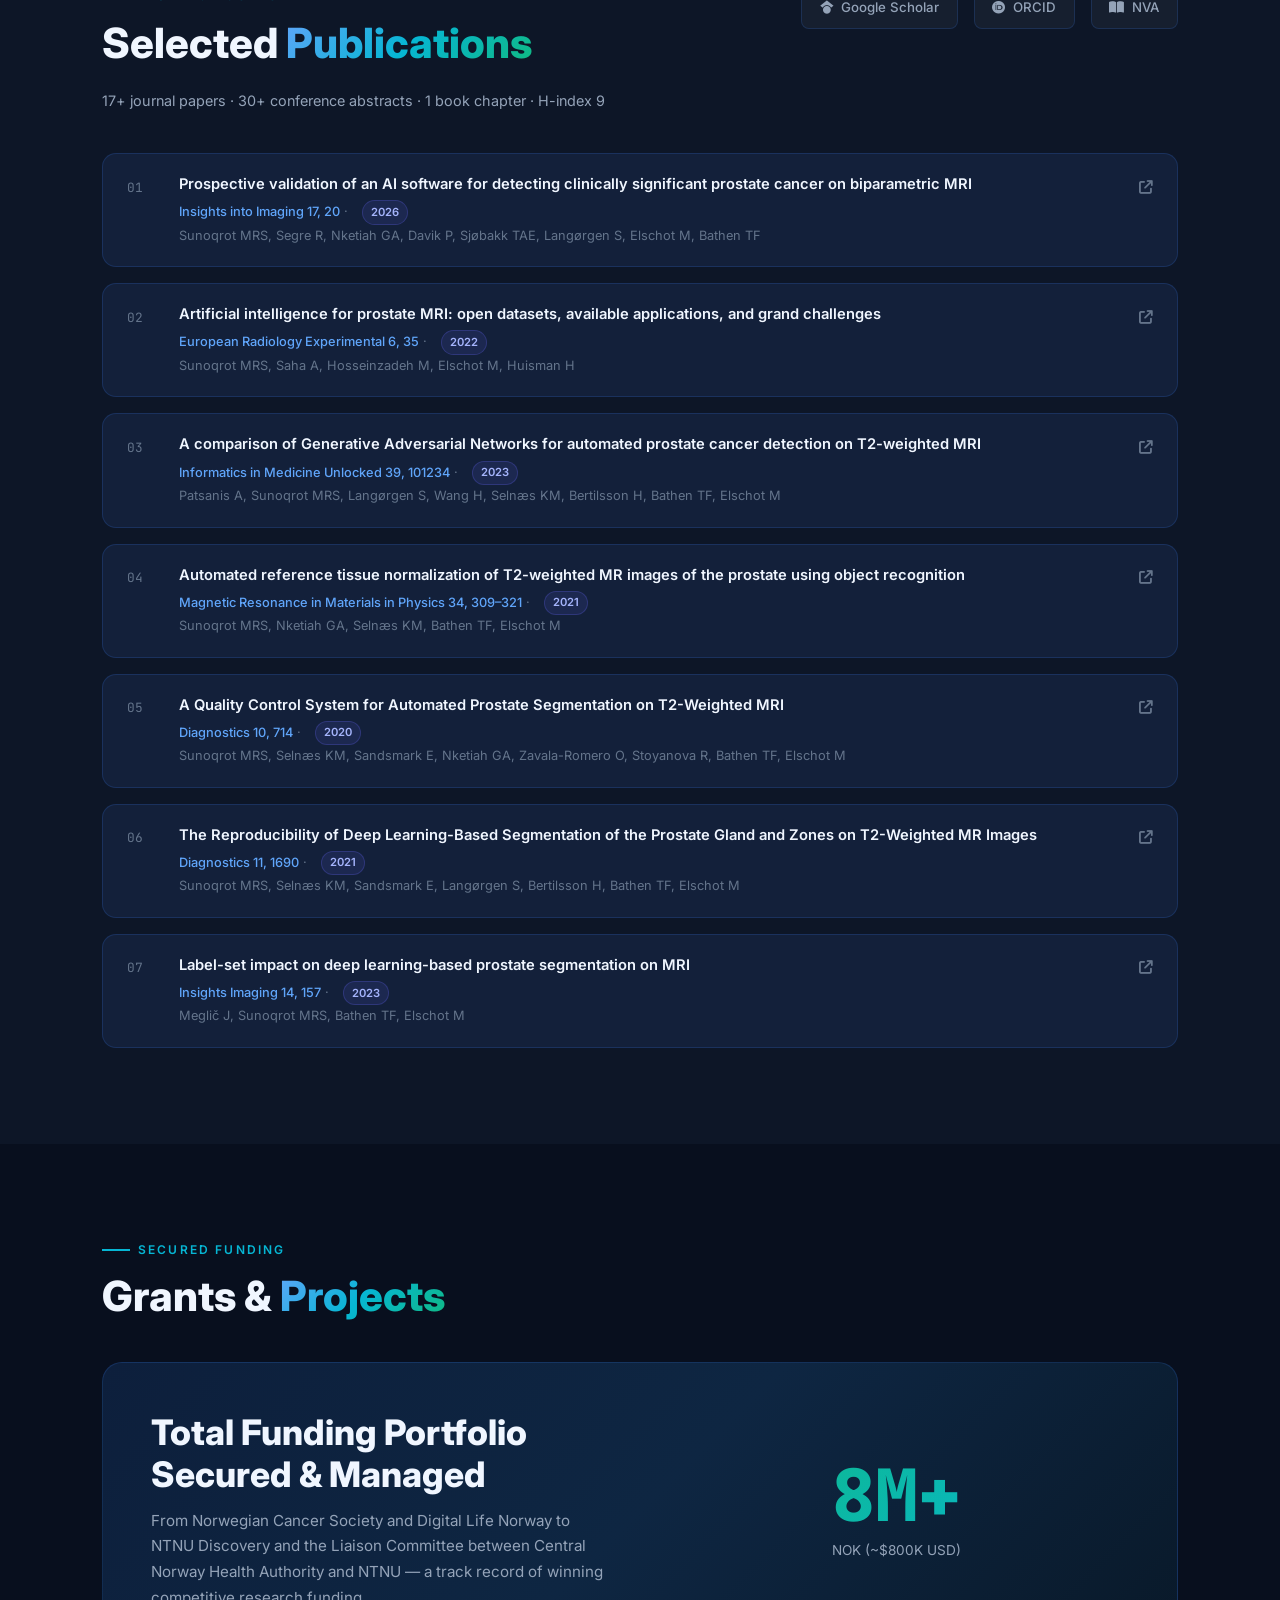
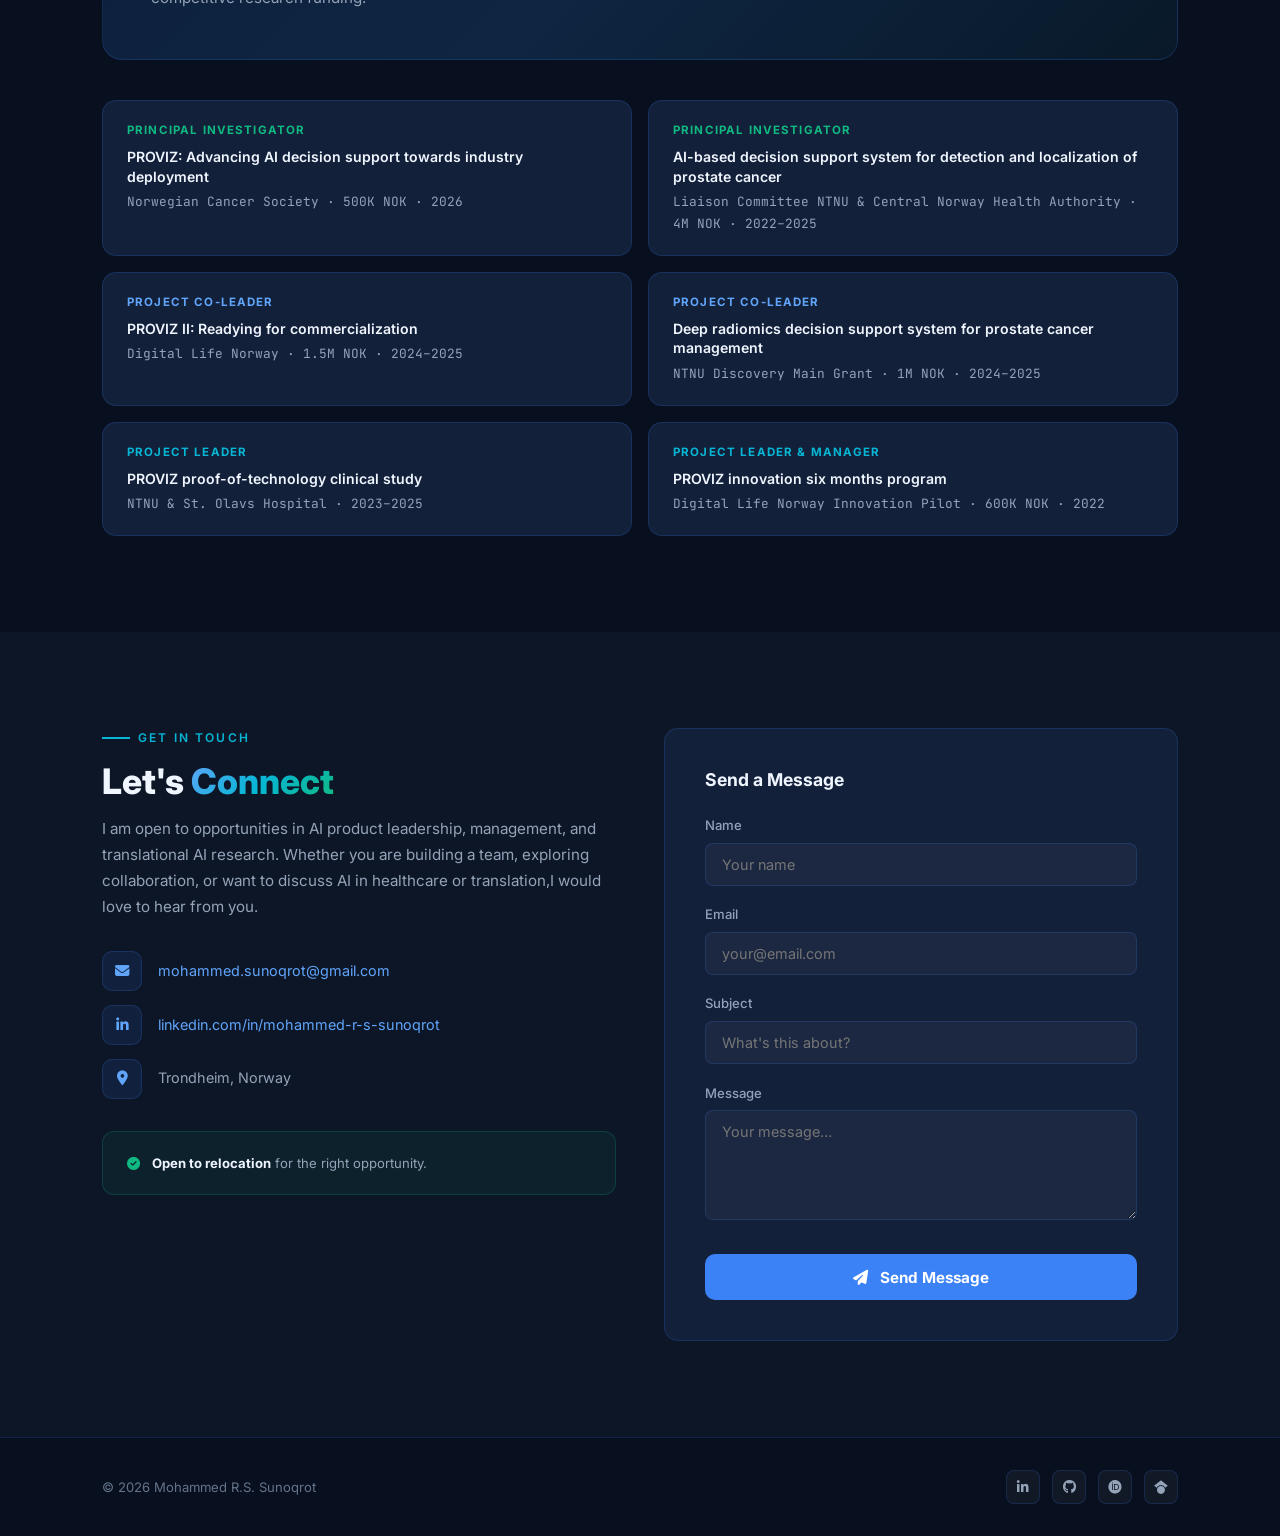
==== commit 076ab82f: "Update site for AI PM/FDE positioning: stats, skills, publications, nav Co-Authored-By: Claude Sonne" ====
--- a/index.html
+++ b/index.html
@@ -1369,6 +1369,7 @@
       <li><a href="#experience">Experience</a></li>
       <li><a href="#proviz">Case Study</a></li>
       <li><a href="#skills">Skills</a></li>
+      <li><a href="#projects">Open Source</a></li>
       <li><a href="#publications">Publications</a></li>
       <li><a href="#contact" class="nav-cta">Contact</a></li>
     </ul>
@@ -1973,6 +1974,47 @@
         </div>
       </div>
     </div>
+
+    <!-- Languages — full-width row -->
+    <div class="skill-card fade-in" style="margin-top:1.5rem;display:flex;align-items:center;gap:2rem;flex-wrap:wrap;">
+      <div style="display:flex;align-items:center;gap:.75rem;flex-shrink:0;">
+        <div class="skill-card-icon" style="background:rgba(59,130,246,.12);color:var(--blue-lt);margin-bottom:0;">
+          <i class="fa-solid fa-language"></i>
+        </div>
+        <h3 style="font-size:.95rem;">Languages</h3>
+      </div>
+      <div style="display:flex;flex-wrap:wrap;gap:.75rem;flex:1;">
+        <div style="display:flex;align-items:center;gap:.65rem;padding:.55rem 1.1rem;background:rgba(255,255,255,.04);border:1px solid var(--border);border-radius:10px;">
+          <span style="font-size:1.3rem;">🇸🇦</span>
+          <div>
+            <div style="font-size:.85rem;font-weight:600;color:var(--text);">Arabic</div>
+            <div style="font-size:.72rem;color:var(--text-dim);">Native</div>
+          </div>
+        </div>
+        <div style="display:flex;align-items:center;gap:.65rem;padding:.55rem 1.1rem;background:rgba(255,255,255,.04);border:1px solid var(--border);border-radius:10px;">
+          <span style="font-size:1.3rem;">🇬🇧</span>
+          <div>
+            <div style="font-size:.85rem;font-weight:600;color:var(--text);">English</div>
+            <div style="font-size:.72rem;color:var(--text-dim);">Fluent</div>
+          </div>
+        </div>
+        <div style="display:flex;align-items:center;gap:.65rem;padding:.55rem 1.1rem;background:rgba(255,255,255,.04);border:1px solid var(--border);border-radius:10px;">
+          <span style="font-size:1.3rem;">🇳🇴</span>
+          <div>
+            <div style="font-size:.85rem;font-weight:600;color:var(--text);">Norwegian</div>
+            <div style="font-size:.72rem;color:var(--text-dim);">Intermediate</div>
+          </div>
+        </div>
+        <div style="display:flex;align-items:center;gap:.65rem;padding:.55rem 1.1rem;background:rgba(255,255,255,.04);border:1px solid var(--border);border-radius:10px;">
+          <span style="font-size:1.3rem;">🇩🇪</span>
+          <div>
+            <div style="font-size:.85rem;font-weight:600;color:var(--text);">German</div>
+            <div style="font-size:.72rem;color:var(--text-dim);">Basic</div>
+          </div>
+        </div>
+      </div>
+    </div>
+
   </div>
 </section>
 
@@ -1987,10 +2029,13 @@
     <div class="projects-grid">
       <div class="project-card fade-in">
         <div class="project-header">
-          <span class="project-icon">🔬</span>
+          <span class="project-icon">🩻</span>
           <div class="project-links">
             <a href="https://github.com/MohammedSunoqrot/pyAutoRef" target="_blank" class="project-link" aria-label="GitHub">
               <i class="fa-brands fa-github"></i>
+            </a>
+            <a href="https://pypi.org/project/pyAutoRef/" target="_blank" class="project-link" aria-label="PyPI" data-tooltip="View on PyPI">
+              <i class="fa-brands fa-python"></i>
             </a>
           </div>
         </div>
@@ -2010,6 +2055,9 @@
             <a href="https://github.com/MohammedSunoqrot/pyPSQC" target="_blank" class="project-link" aria-label="GitHub">
               <i class="fa-brands fa-github"></i>
             </a>
+            <a href="https://pypi.org/project/pyPSQC/" target="_blank" class="project-link" aria-label="PyPI" data-tooltip="View on PyPI">
+              <i class="fa-brands fa-python"></i>
+            </a>
           </div>
         </div>
         <h3>pyPSQC</h3>
@@ -2023,7 +2071,7 @@
 
       <div class="project-card fade-in">
         <div class="project-header">
-          <span class="project-icon">🧬</span>
+          <span class="project-icon">🤖</span>
           <div class="project-links">
             <a href="https://github.com/alexofficial/PCaGAN" target="_blank" class="project-link" aria-label="GitHub">
               <i class="fa-brands fa-github"></i>
@@ -2041,7 +2089,7 @@
 
       <div class="project-card fade-in">
         <div class="project-header">
-          <span class="project-icon">📊</span>
+          <span class="project-icon">✏️</span>
           <div class="project-links">
             <a href="https://github.com/MohammedSunoqrot/SegmentationReproducibility" target="_blank" class="project-link" aria-label="GitHub">
               <i class="fa-brands fa-github"></i>
@@ -2303,10 +2351,6 @@
           <div class="contact-item">
             <div class="contact-icon"><i class="fa-solid fa-location-dot"></i></div>
             <span style="color:var(--text-muted);">Trondheim, Norway</span>
-          </div>
-          <div class="contact-item">
-            <div class="contact-icon"><i class="fa-solid fa-language"></i></div>
-            <span style="color:var(--text-muted);">Arabic (native) · English (fluent) · Norwegian (intermediate)</span>
           </div>
         </div>
 
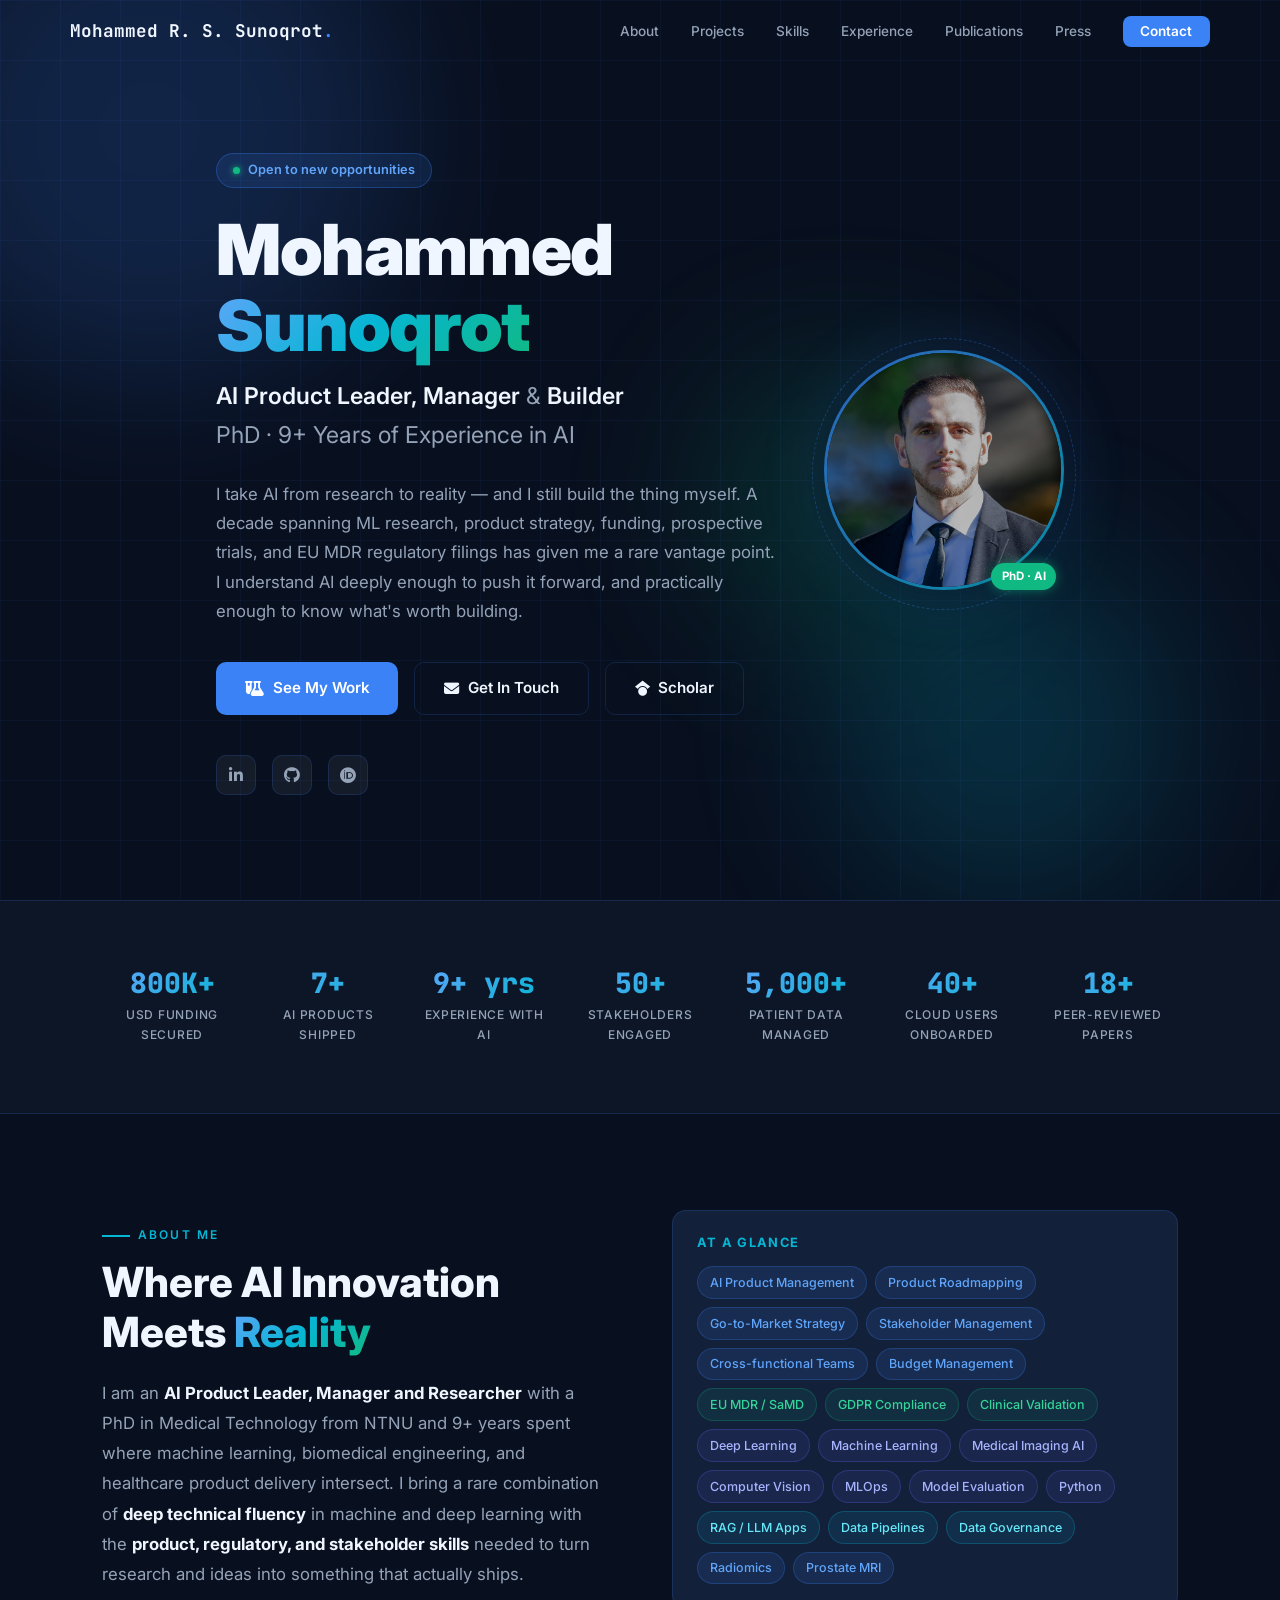
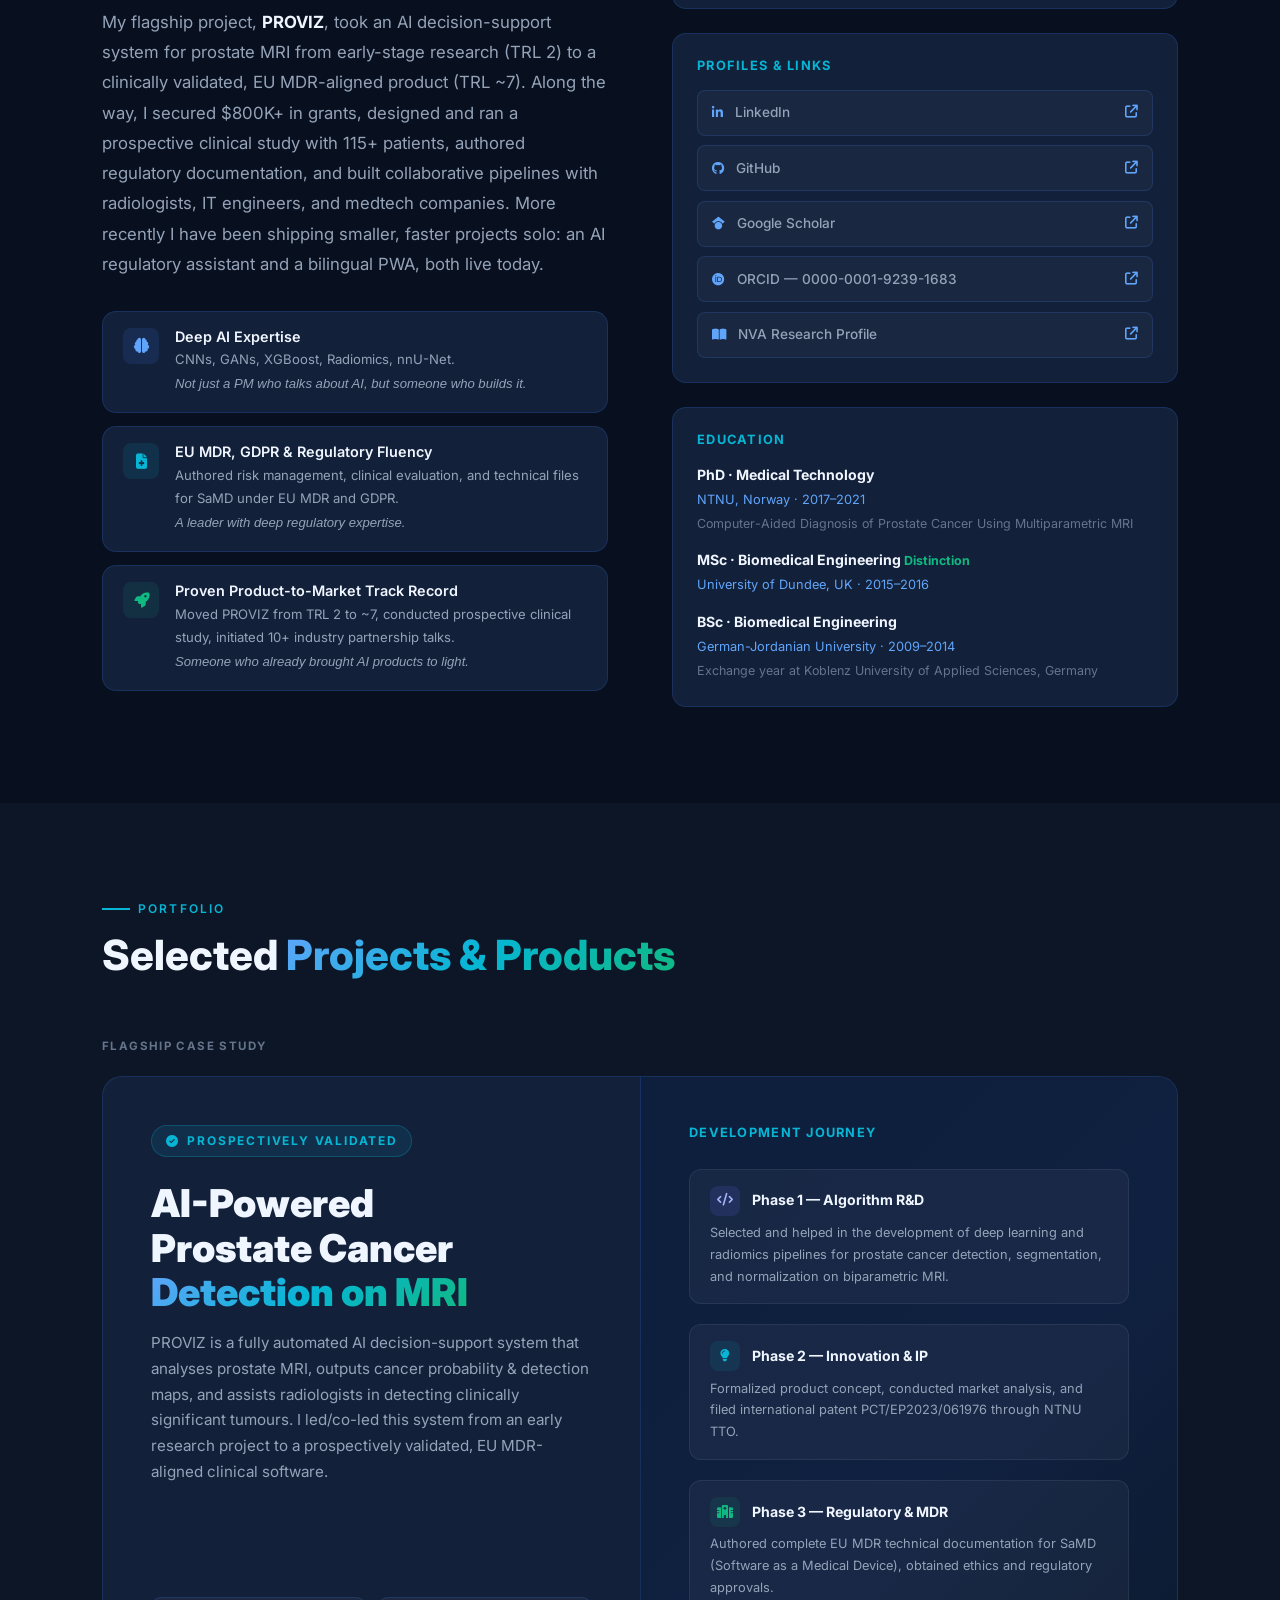
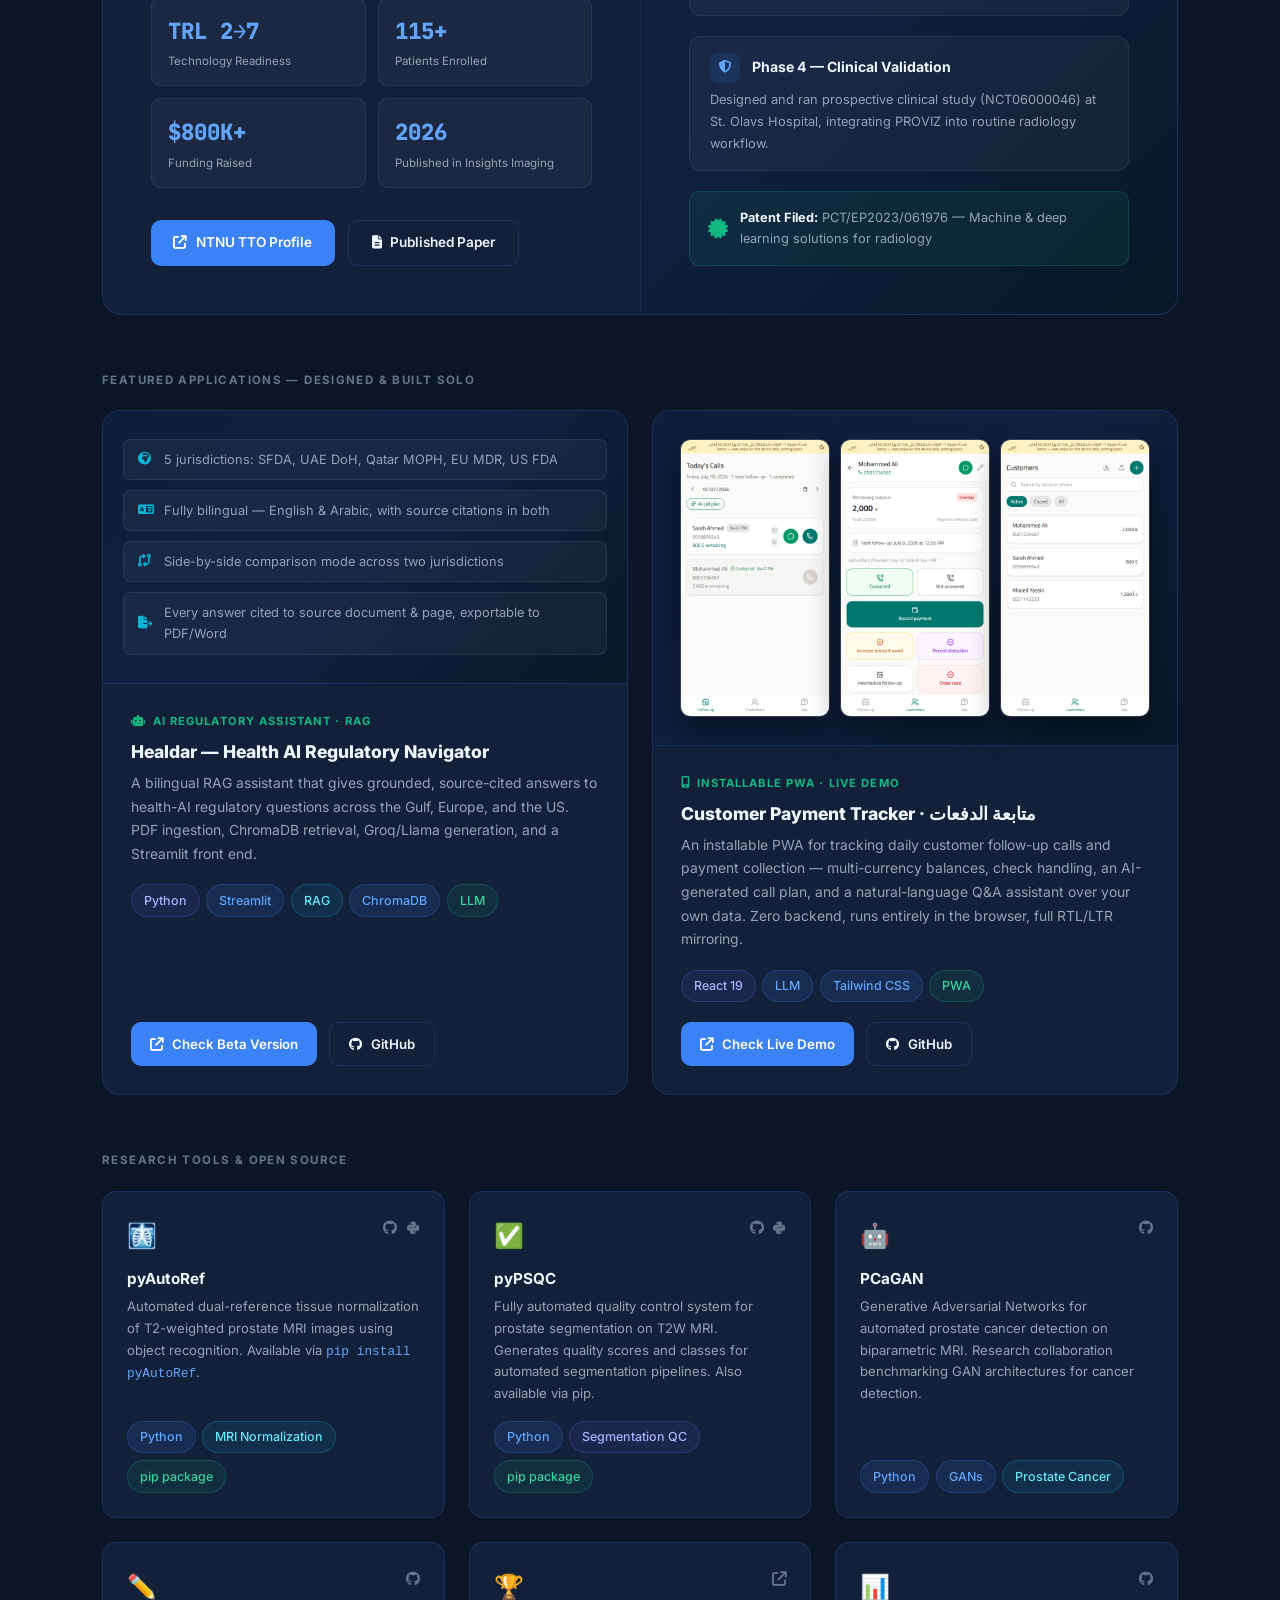
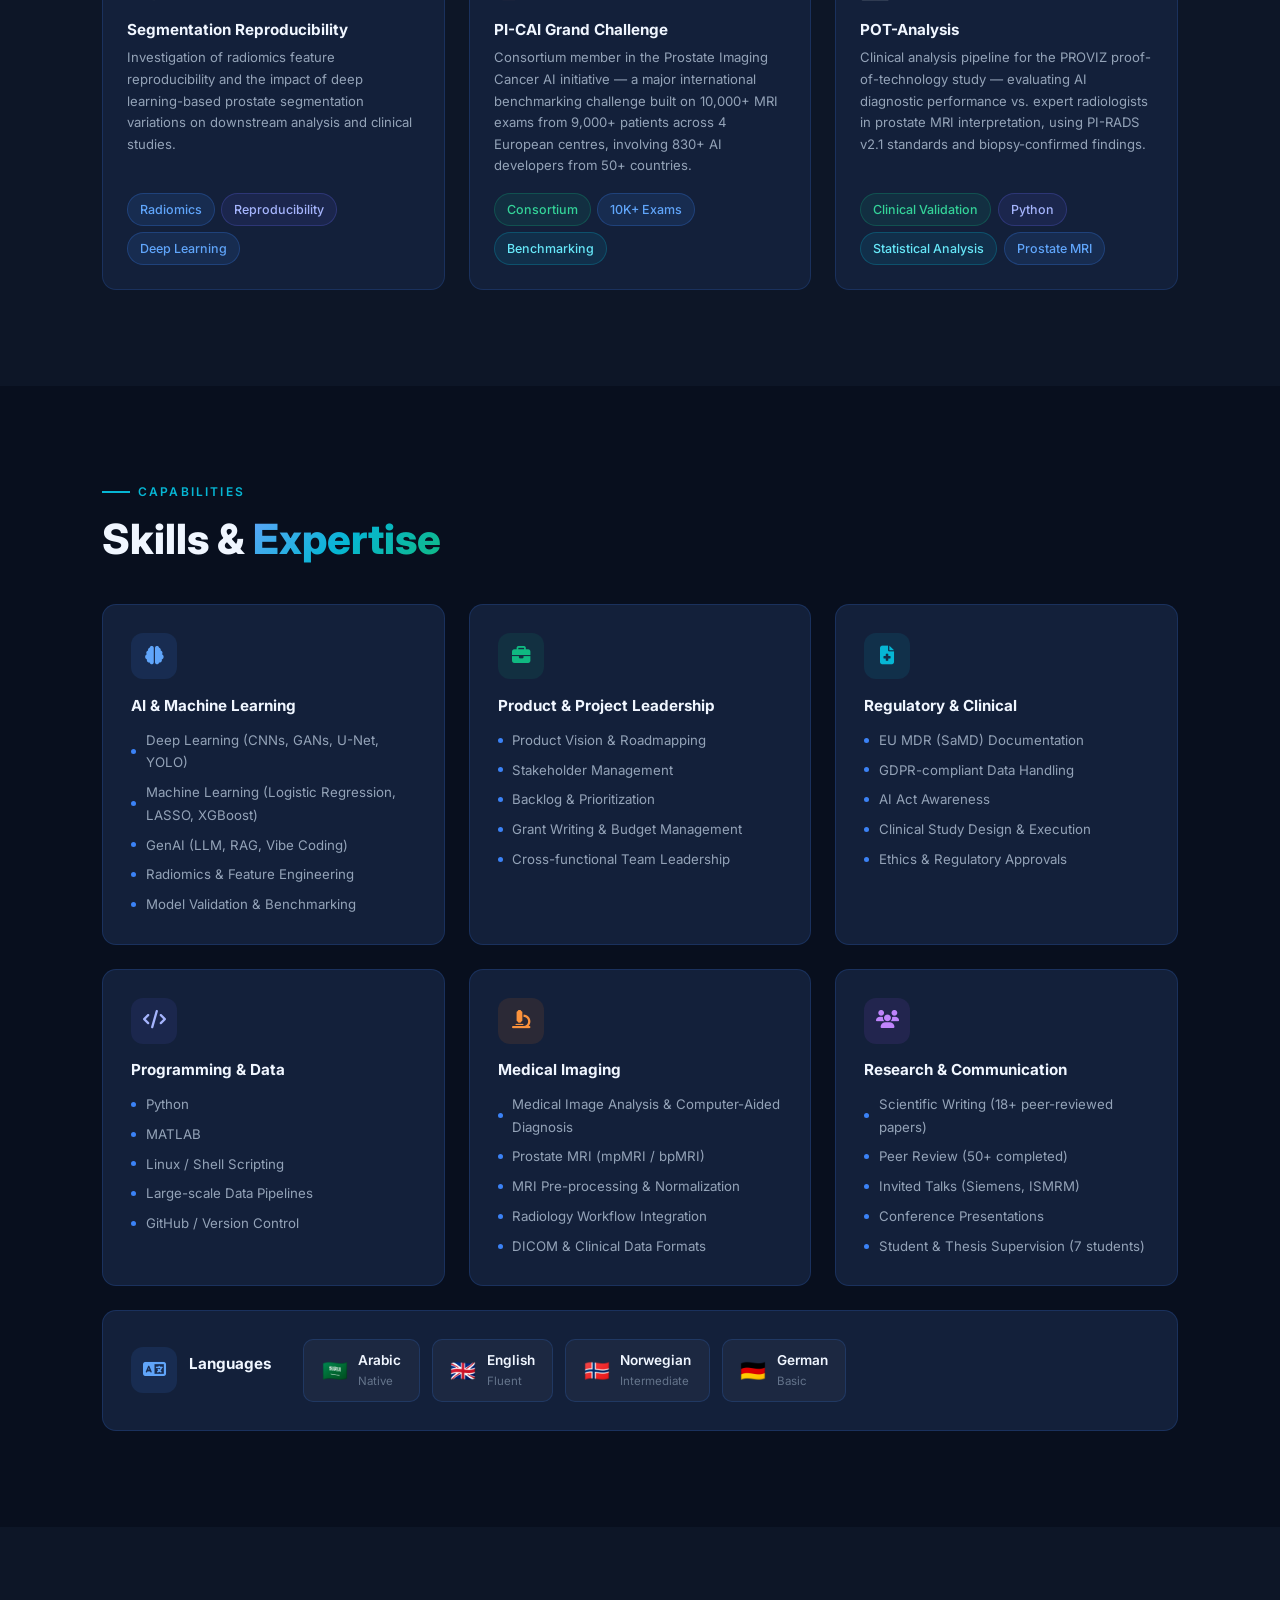
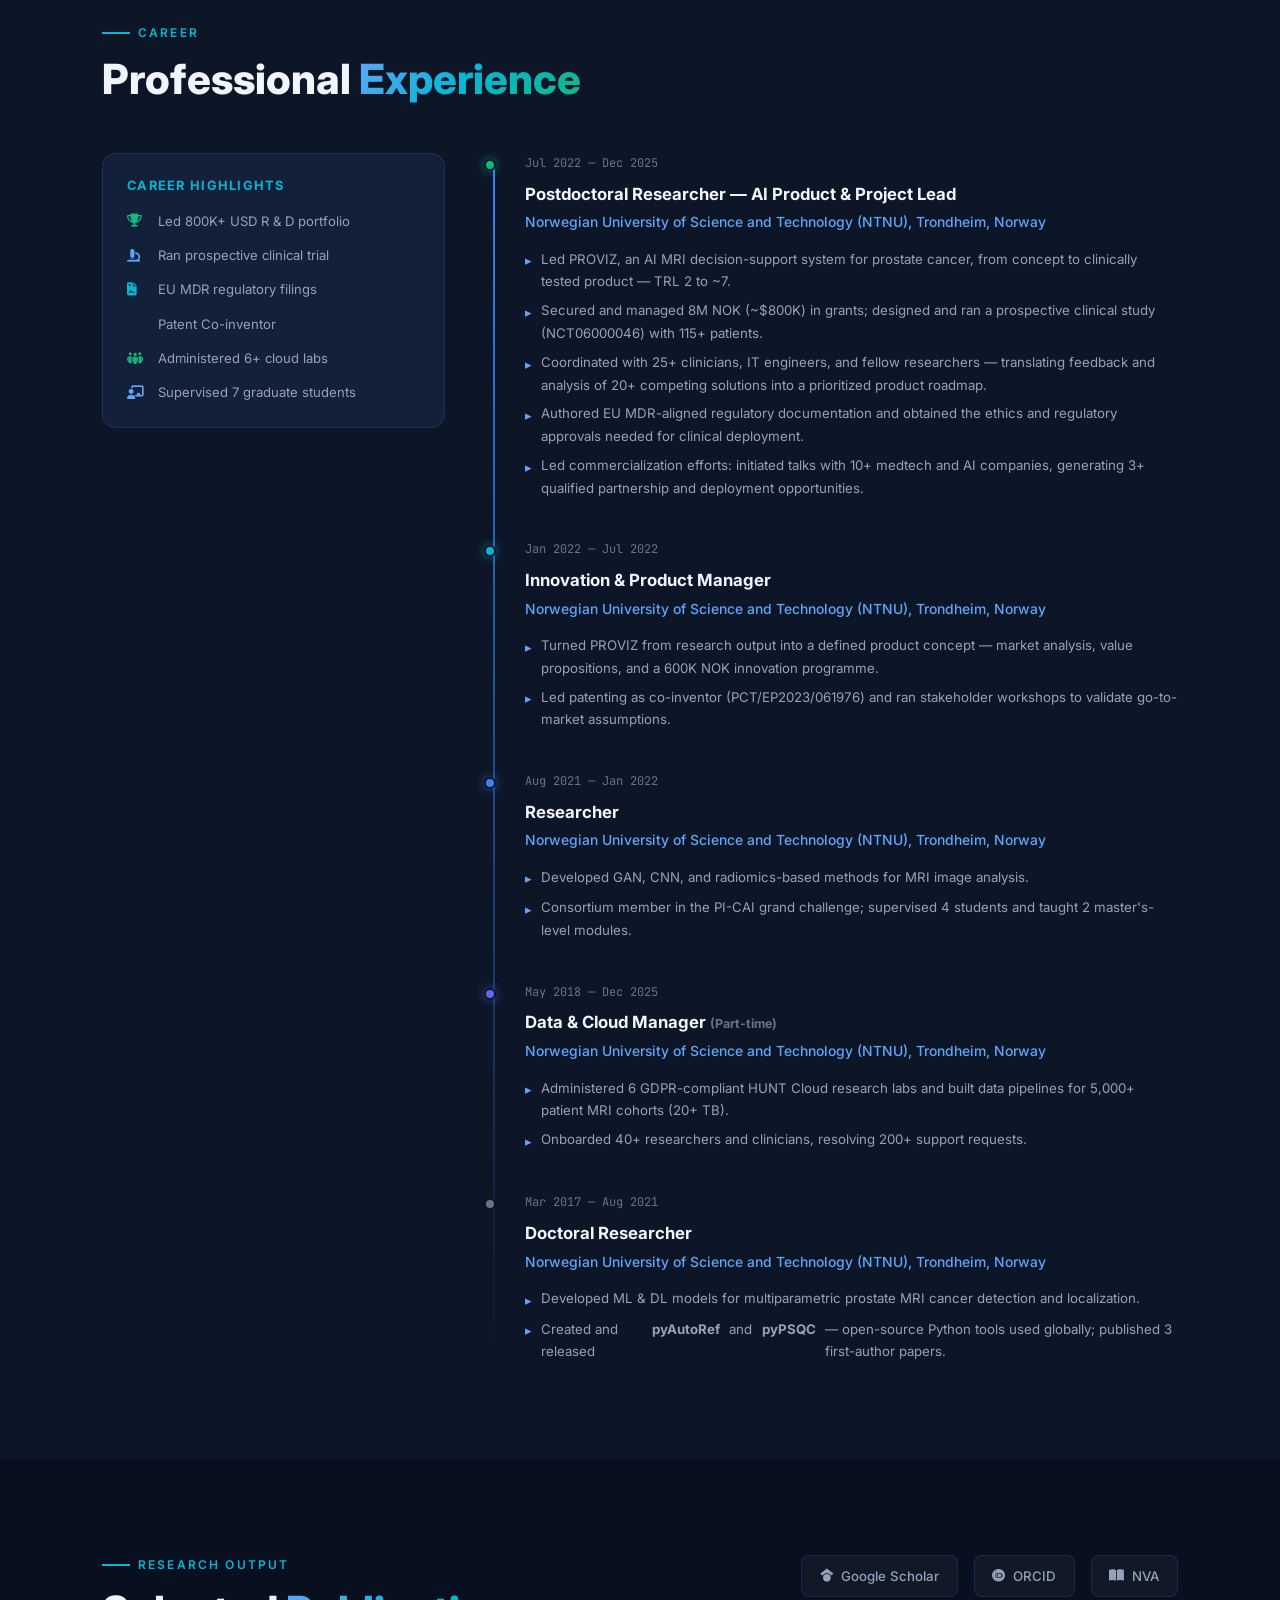
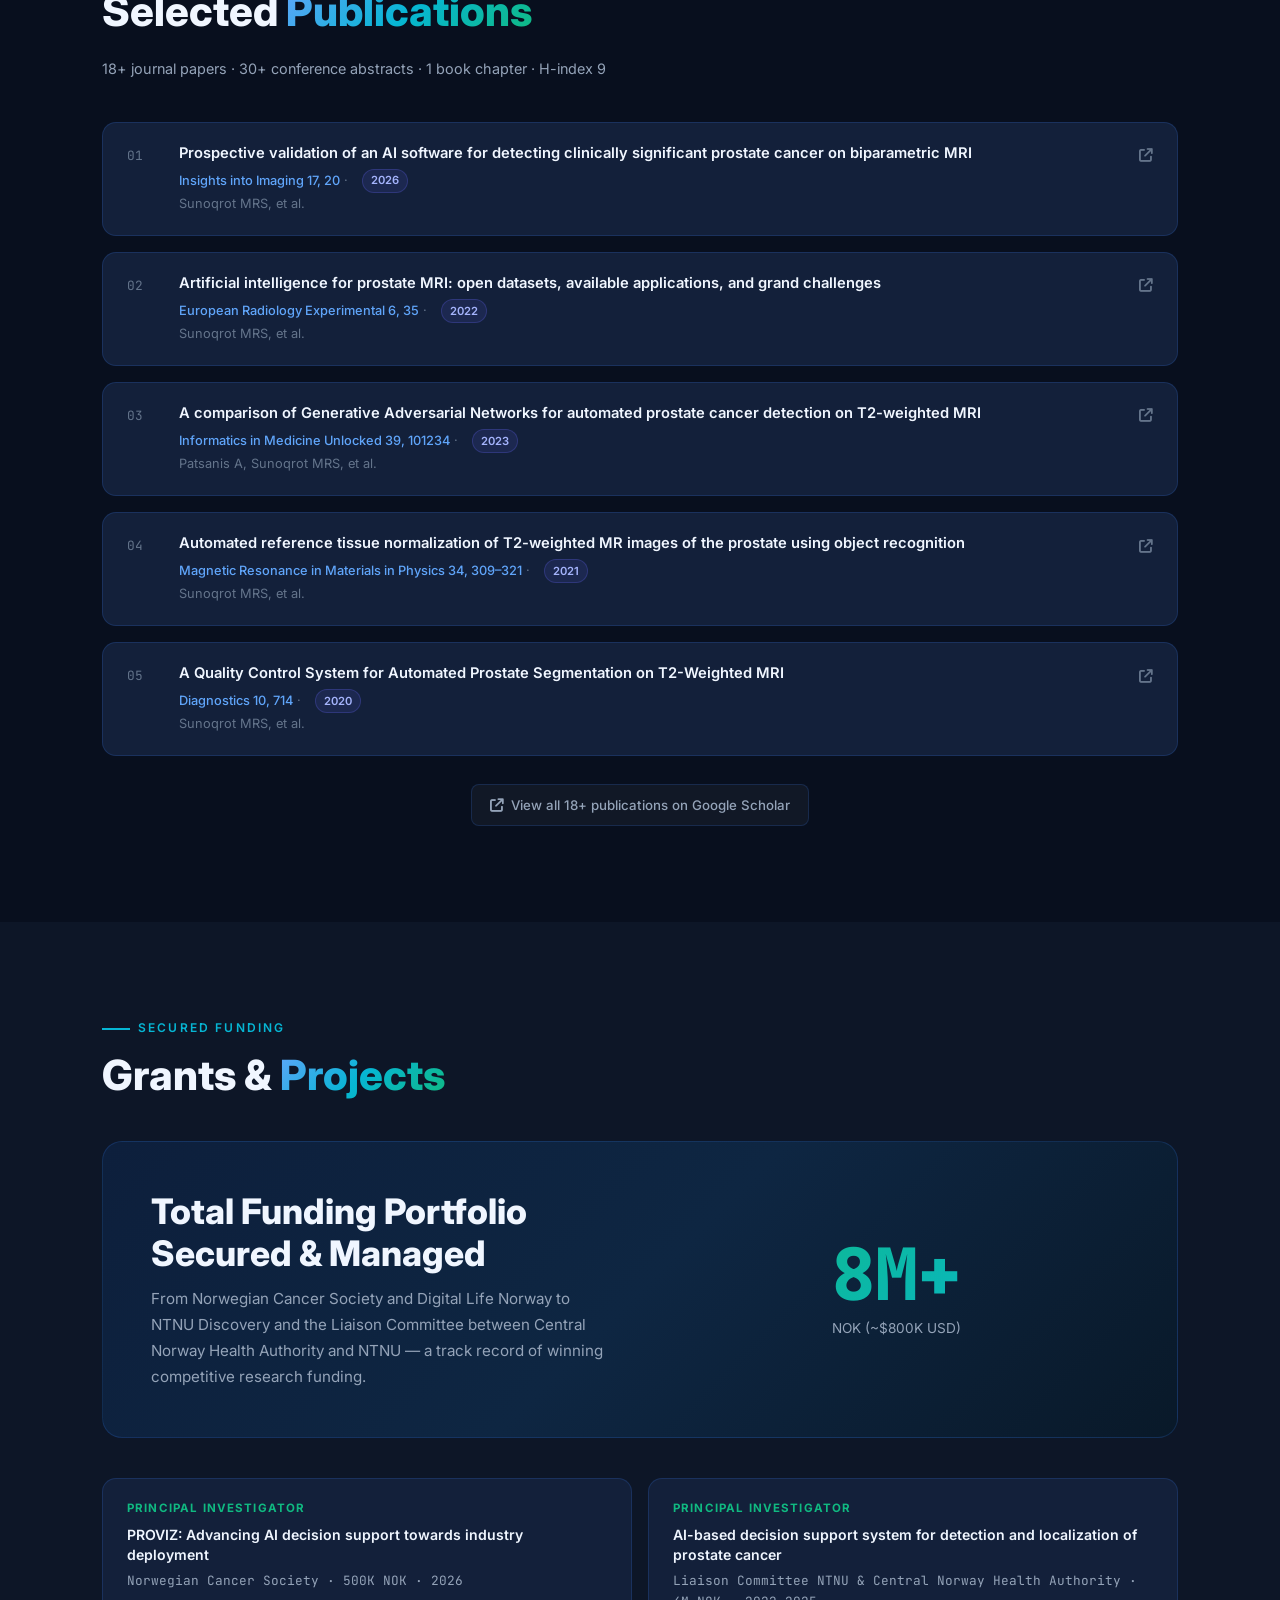
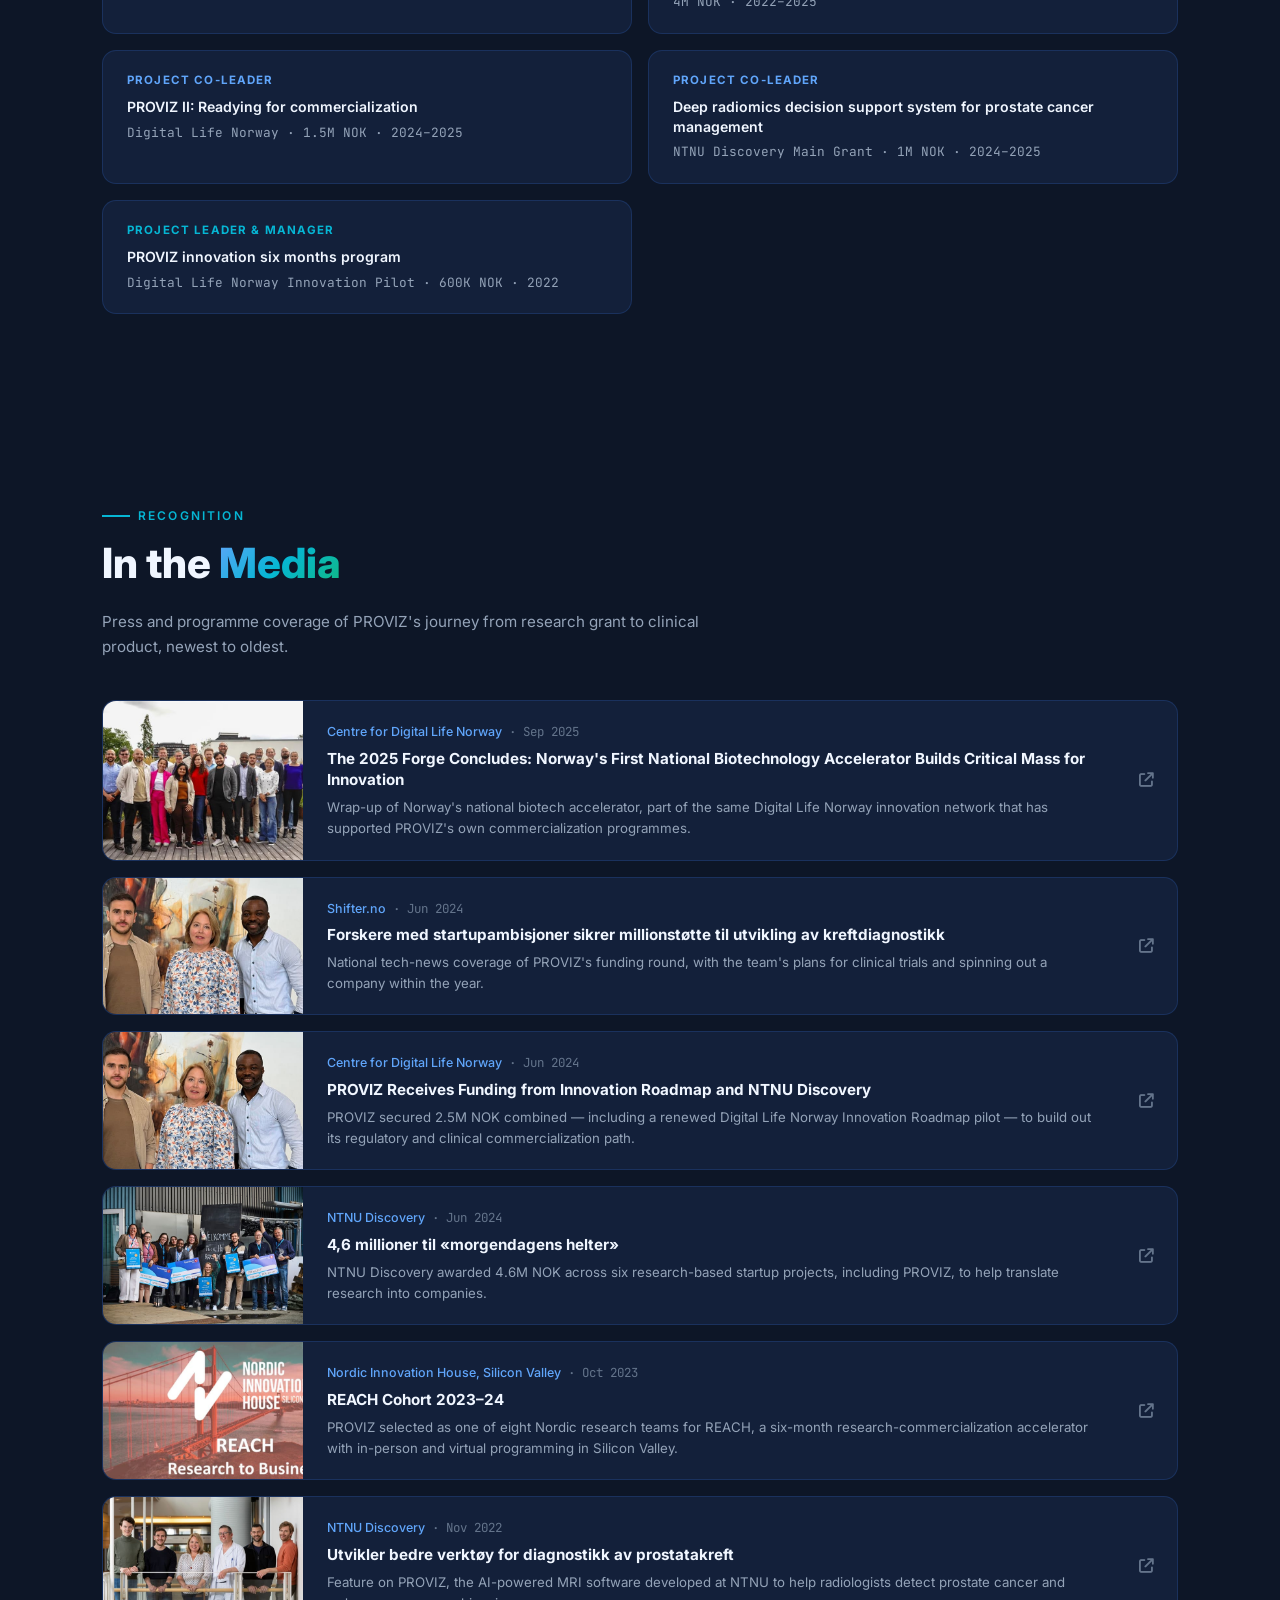
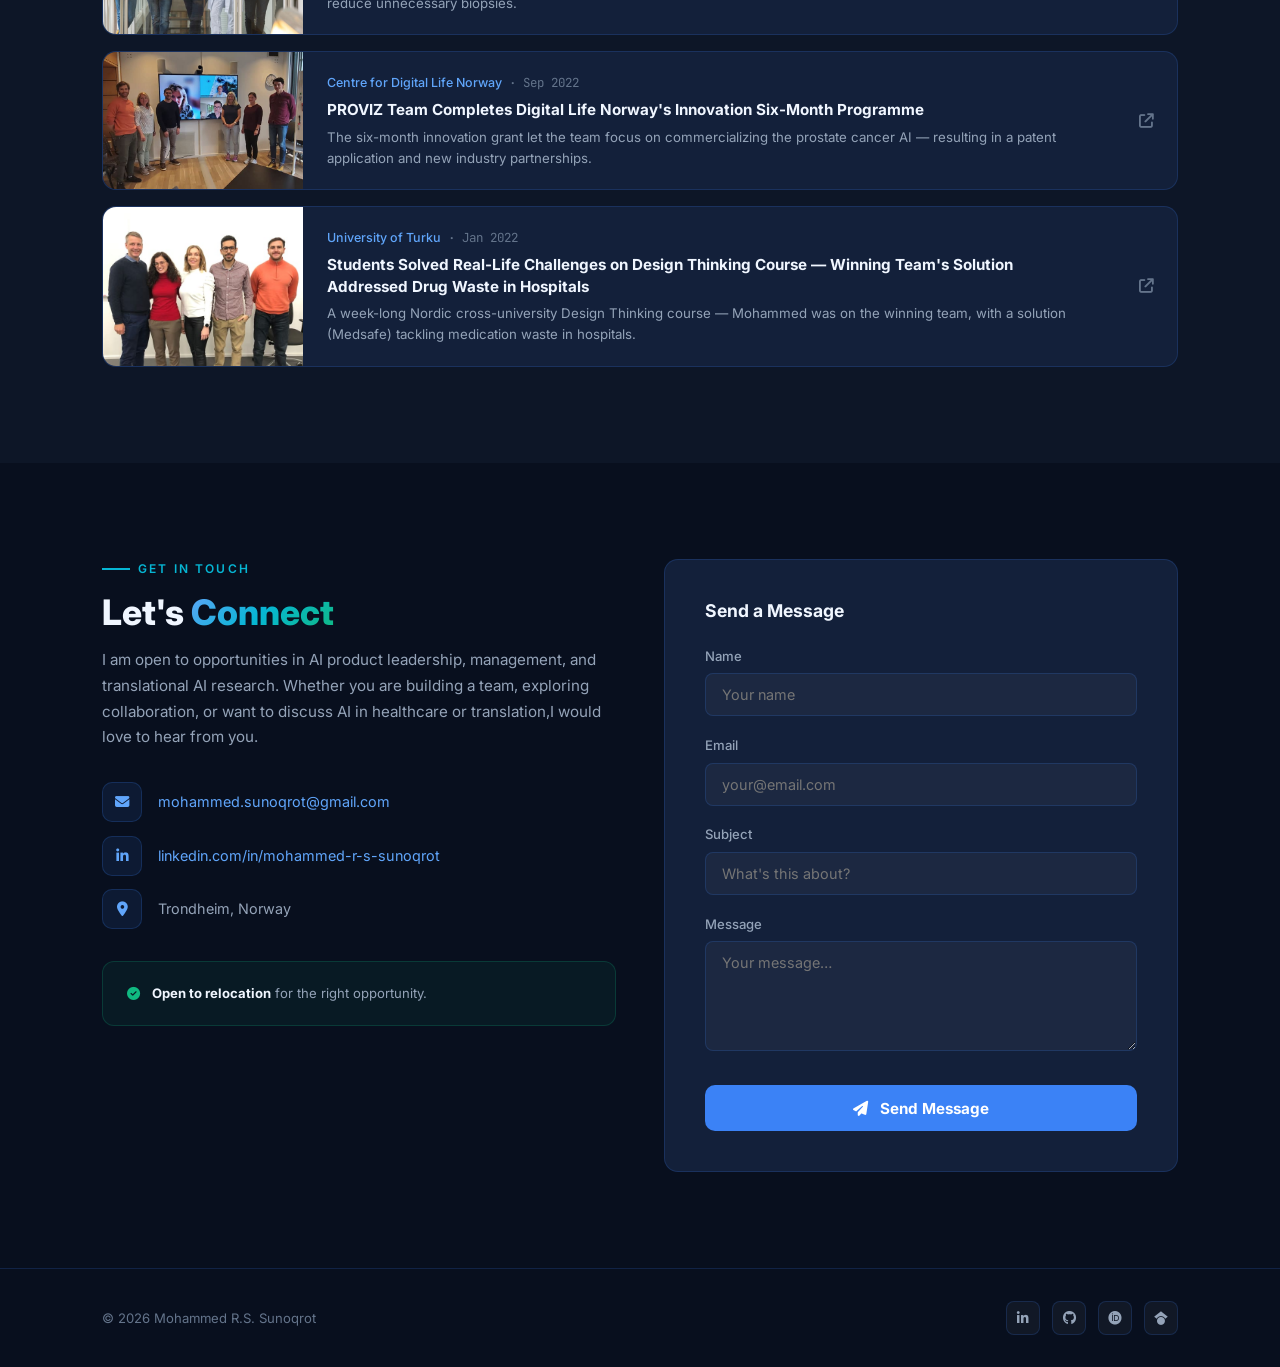
==== commit 05c60967: "Restructure site as a portfolio: featured projects, press coverage Reorganize the CV-heavy layout ar" ====
--- a/index.html
+++ b/index.html
@@ -3,15 +3,15 @@
 <head>
   <meta charset="UTF-8" />
   <meta name="viewport" content="width=device-width, initial-scale=1.0" />
-  <title>Mohammed Sunoqrot — AI Product Leader, Manager & Researcher</title>
-  <meta name="description" content="Mohammed R.S. Sunoqrot — PhD, AI Product Leader, Manager & Researcher. Expert in translational AI for healthcare, EU MDR compliance, and AI deployment." />
+  <title>Mohammed Sunoqrot — AI Product Leader &amp; Builder</title>
+  <meta name="description" content="Portfolio of Mohammed R.S. Sunoqrot — PhD, AI Product Leader and builder of AI products spanning healthcare, regulatory tech, and consumer apps." />
   <meta name="author" content="Mohammed R.S. Sunoqrot" />
   <link rel="icon" type="image/svg+xml" href="favicon.svg" />
   <link rel="icon" type="image/png" href="favicon.png" />
 
   <!-- Open Graph -->
   <meta property="og:title" content="Mohammed Sunoqrot — AI Product Leader" />
-  <meta property="og:description" content="PhD · 9+ Years Building Clinically Validated AI for Healthcare" />
+  <meta property="og:description" content="PhD · 9+ Years Building AI Products, from Clinical Software to Consumer Apps" />
   <meta property="og:type" content="website" />
   <meta property="og:url" content="https://mohammedsunoqrot.github.io/" />
 
@@ -610,122 +610,20 @@
       .about-grid { grid-template-columns: 1fr; gap: 2.5rem; }
     }
 
-    /* ─── Experience ────────────────────────────────────── */
-    #experience {
+    /* ─── Projects (flagship case study + featured apps + research) ── */
+    #projects {
       background: var(--bg2);
     }
-    .experience-grid {
-      display: grid;
-      grid-template-columns: 1fr 2fr;
-      gap: 3rem;
-    }
-    .exp-sidebar h3 {
-      font-size: 1rem;
-      color: var(--text-muted);
-      margin-bottom: 1rem;
-    }
-    .exp-timeline {
-      position: relative;
-      padding-left: 2rem;
-    }
-    .exp-timeline::before {
-      content: '';
-      position: absolute;
-      left: 0; top: 8px; bottom: 0;
-      width: 2px;
-      background: linear-gradient(to bottom, var(--blue), transparent);
-    }
-    .exp-item {
-      position: relative;
-      padding-bottom: 2.5rem;
-    }
-    .exp-item:last-child { padding-bottom: 0; }
-    .exp-dot {
-      position: absolute;
-      left: -2.55rem;
-      top: 6px;
-      width: 12px; height: 12px;
-      border-radius: 50%;
-      background: var(--blue);
-      border: 2px solid var(--bg2);
-      box-shadow: 0 0 10px rgba(59,130,246,.6);
-    }
-    .exp-dot.green {
-      background: var(--green);
-      box-shadow: 0 0 10px rgba(16,185,129,.6);
-    }
-    .exp-dot.cyan {
-      background: var(--cyan);
-      box-shadow: 0 0 10px rgba(6,182,212,.6);
-    }
-    .exp-period {
-      font-size: .75rem;
-      font-family: 'JetBrains Mono', monospace;
+    .projects-subhead {
+      font-size: .72rem;
+      font-weight: 700;
+      text-transform: uppercase;
+      letter-spacing: .12em;
       color: var(--text-dim);
-      margin-bottom: .4rem;
-    }
-    .exp-role {
-      font-size: 1.05rem;
-      font-weight: 700;
-      color: var(--text);
-      margin-bottom: .2rem;
-    }
-    .exp-org {
-      font-size: .87rem;
-      color: var(--blue-lt);
-      font-weight: 500;
-      margin-bottom: .75rem;
-    }
-    .exp-desc {
-      font-size: .88rem;
-      color: var(--text-muted);
-      line-height: 1.7;
-    }
-    .exp-highlights {
-      margin-top: .8rem;
-      display: flex;
-      flex-direction: column;
-      gap: .4rem;
-    }
-    .exp-highlight {
-      display: flex;
-      align-items: flex-start;
-      gap: .6rem;
-      font-size: .83rem;
-      color: var(--text-muted);
-    }
-    .exp-highlight::before {
-      content: '▸';
-      color: var(--blue-lt);
-      flex-shrink: 0;
-      margin-top: .1rem;
-    }
-    .exp-tags {
-      display: flex;
-      flex-wrap: wrap;
-      gap: .4rem;
-      margin-top: .9rem;
-    }
-    .exp-tag {
-      font-size: .72rem;
-      font-weight: 600;
-      color: var(--text-dim);
-      background: rgba(255,255,255,.04);
-      border: 1px solid rgba(255,255,255,.08);
-      padding: .2rem .6rem;
-      border-radius: 100px;
-      text-transform: uppercase;
-      letter-spacing: .05em;
-    }
-
-    @media (max-width: 768px) {
-      .experience-grid { grid-template-columns: 1fr; }
-    }
-
-    /* ─── Featured Project ──────────────────────────────── */
-    #proviz {
-      background: var(--bg);
-    }
+      margin: 3.5rem 0 1.25rem;
+    }
+    .projects-subhead:first-child { margin-top: 0; }
+
     .proviz-card {
       background: var(--card);
       border: 1px solid var(--border);
@@ -858,9 +756,166 @@
       .proviz-right { border-left: none; border-top: 1px solid var(--border); }
     }
 
+    /* Featured app cards */
+    .app-grid {
+      display: grid;
+      grid-template-columns: repeat(2, 1fr);
+      gap: 1.5rem;
+    }
+    .app-card {
+      background: var(--card);
+      border: 1px solid var(--border);
+      border-radius: 18px;
+      overflow: hidden;
+      display: flex;
+      flex-direction: column;
+      transition: all .25s;
+    }
+    .app-card:hover {
+      border-color: var(--blue);
+      box-shadow: 0 12px 32px rgba(59,130,246,.12);
+    }
+    .app-card-visual {
+      background: linear-gradient(135deg, #0D1F3C 0%, #102040 50%, #091929 100%);
+      padding: 1.75rem 1.25rem;
+      display: flex;
+      align-items: center;
+      justify-content: center;
+      gap: .6rem;
+      border-bottom: 1px solid var(--border);
+      min-height: 210px;
+    }
+    .app-card-visual img {
+      width: 31%;
+      border-radius: 10px;
+      border: 1px solid rgba(255,255,255,.14);
+      box-shadow: 0 14px 30px rgba(0,0,0,.45);
+    }
+    .app-card-visual.feature-panel {
+      flex-direction: column;
+      align-items: stretch;
+      gap: .6rem;
+    }
+    .app-feature {
+      display: flex;
+      align-items: center;
+      gap: .65rem;
+      font-size: .8rem;
+      color: var(--text-muted);
+      background: rgba(255,255,255,.04);
+      border: 1px solid rgba(255,255,255,.08);
+      border-radius: 8px;
+      padding: .55rem .85rem;
+    }
+    .app-feature i { color: var(--cyan); width: 1rem; flex-shrink: 0; }
+    .app-card-body {
+      padding: 1.75rem;
+      display: flex;
+      flex-direction: column;
+      flex: 1;
+    }
+    .app-card-eyebrow {
+      display: inline-flex;
+      align-items: center;
+      gap: .4rem;
+      font-size: .7rem;
+      font-weight: 700;
+      text-transform: uppercase;
+      letter-spacing: .1em;
+      color: var(--green);
+      margin-bottom: .65rem;
+    }
+    .app-card-body h3 { font-size: 1.1rem; font-weight: 800; margin-bottom: .6rem; }
+    .app-card-body p {
+      font-size: .87rem;
+      color: var(--text-muted);
+      line-height: 1.7;
+      margin-bottom: 1.1rem;
+    }
+    .app-card-tags {
+      display: flex;
+      flex-wrap: wrap;
+      gap: .4rem;
+      margin-bottom: 1.25rem;
+    }
+    .app-card-links {
+      display: flex;
+      gap: .75rem;
+      margin-top: auto;
+      flex-wrap: wrap;
+    }
+
+    @media (max-width: 900px) {
+      .app-grid { grid-template-columns: 1fr; }
+    }
+
+    /* Research tools / open source cards */
+    .projects-grid {
+      display: grid;
+      grid-template-columns: repeat(3, 1fr);
+      gap: 1.5rem;
+    }
+    .project-card {
+      background: var(--card);
+      border: 1px solid var(--border);
+      border-radius: var(--radius);
+      padding: 1.5rem;
+      display: flex;
+      flex-direction: column;
+      transition: all .25s;
+    }
+    .project-card:hover {
+      border-color: var(--blue);
+      transform: translateY(-3px);
+      box-shadow: 0 12px 32px rgba(59,130,246,.12);
+    }
+    .project-header {
+      display: flex;
+      align-items: flex-start;
+      justify-content: space-between;
+      margin-bottom: .85rem;
+    }
+    .project-icon {
+      font-size: 1.5rem;
+    }
+    .project-links {
+      display: flex;
+      gap: .6rem;
+    }
+    .project-link {
+      color: var(--text-dim);
+      font-size: .9rem;
+      transition: color .2s;
+    }
+    .project-link:hover { color: var(--blue-lt); }
+    .project-card h3 {
+      font-size: .95rem;
+      font-weight: 700;
+      margin-bottom: .5rem;
+    }
+    .project-card p {
+      font-size: .82rem;
+      color: var(--text-muted);
+      flex: 1;
+      line-height: 1.65;
+    }
+    .project-footer {
+      margin-top: 1rem;
+      display: flex;
+      flex-wrap: wrap;
+      gap: .4rem;
+    }
+
+    @media (max-width: 900px) {
+      .projects-grid { grid-template-columns: repeat(2, 1fr); }
+    }
+    @media (max-width: 540px) {
+      .projects-grid { grid-template-columns: 1fr; }
+    }
+
     /* ─── Skills ────────────────────────────────────────── */
     #skills {
-      background: var(--bg2);
+      background: var(--bg);
     }
     .skills-grid {
       display: grid;
@@ -920,76 +975,104 @@
       .skills-grid { grid-template-columns: 1fr; }
     }
 
-    /* ─── Projects ──────────────────────────────────────── */
-    #projects {
-      background: var(--bg);
-    }
-    .projects-grid {
+    /* ─── Experience ────────────────────────────────────── */
+    #experience {
+      background: var(--bg2);
+    }
+    .experience-grid {
       display: grid;
-      grid-template-columns: repeat(3, 1fr);
-      gap: 1.5rem;
-    }
-    .project-card {
-      background: var(--card);
-      border: 1px solid var(--border);
-      border-radius: var(--radius);
-      padding: 1.5rem;
+      grid-template-columns: 1fr 2fr;
+      gap: 3rem;
+    }
+    .exp-sidebar h3 {
+      font-size: 1rem;
+      color: var(--text-muted);
+      margin-bottom: 1rem;
+    }
+    .exp-timeline {
+      position: relative;
+      padding-left: 2rem;
+    }
+    .exp-timeline::before {
+      content: '';
+      position: absolute;
+      left: 0; top: 8px; bottom: 0;
+      width: 2px;
+      background: linear-gradient(to bottom, var(--blue), transparent);
+    }
+    .exp-item {
+      position: relative;
+      padding-bottom: 2.5rem;
+    }
+    .exp-item:last-child { padding-bottom: 0; }
+    .exp-dot {
+      position: absolute;
+      left: -2.55rem;
+      top: 6px;
+      width: 12px; height: 12px;
+      border-radius: 50%;
+      background: var(--blue);
+      border: 2px solid var(--bg2);
+      box-shadow: 0 0 10px rgba(59,130,246,.6);
+    }
+    .exp-dot.green {
+      background: var(--green);
+      box-shadow: 0 0 10px rgba(16,185,129,.6);
+    }
+    .exp-dot.cyan {
+      background: var(--cyan);
+      box-shadow: 0 0 10px rgba(6,182,212,.6);
+    }
+    .exp-period {
+      font-size: .75rem;
+      font-family: 'JetBrains Mono', monospace;
+      color: var(--text-dim);
+      margin-bottom: .4rem;
+    }
+    .exp-role {
+      font-size: 1.05rem;
+      font-weight: 700;
+      color: var(--text);
+      margin-bottom: .2rem;
+    }
+    .exp-org {
+      font-size: .87rem;
+      color: var(--blue-lt);
+      font-weight: 500;
+      margin-bottom: .75rem;
+    }
+    .exp-desc {
+      font-size: .88rem;
+      color: var(--text-muted);
+      line-height: 1.7;
+    }
+    .exp-highlights {
+      margin-top: .8rem;
       display: flex;
       flex-direction: column;
-      transition: all .25s;
-    }
-    .project-card:hover {
-      border-color: var(--blue);
-      transform: translateY(-3px);
-      box-shadow: 0 12px 32px rgba(59,130,246,.12);
-    }
-    .project-header {
+      gap: .4rem;
+    }
+    .exp-highlight {
       display: flex;
       align-items: flex-start;
-      justify-content: space-between;
-      margin-bottom: .85rem;
-    }
-    .project-icon {
-      font-size: 1.5rem;
-    }
-    .project-links {
-      display: flex;
       gap: .6rem;
-    }
-    .project-link {
-      color: var(--text-dim);
-      font-size: .9rem;
-      transition: color .2s;
-    }
-    .project-link:hover { color: var(--blue-lt); }
-    .project-card h3 {
-      font-size: .95rem;
-      font-weight: 700;
-      margin-bottom: .5rem;
-    }
-    .project-card p {
-      font-size: .82rem;
+      font-size: .83rem;
       color: var(--text-muted);
-      flex: 1;
-      line-height: 1.65;
-    }
-    .project-footer {
-      margin-top: 1rem;
-      display: flex;
-      flex-wrap: wrap;
-      gap: .4rem;
-    }
-
-    @media (max-width: 900px) {
-      .projects-grid { grid-template-columns: repeat(2, 1fr); }
-    }
-    @media (max-width: 540px) {
-      .projects-grid { grid-template-columns: 1fr; }
+    }
+    .exp-highlight::before {
+      content: '▸';
+      color: var(--blue-lt);
+      flex-shrink: 0;
+      margin-top: .1rem;
+    }
+
+    @media (max-width: 768px) {
+      .experience-grid { grid-template-columns: 1fr; }
     }
 
     /* ─── Publications ──────────────────────────────────── */
     #publications {
-      background: var(--bg2);
+      background: var(--bg);
     }
     .pub-header-row {
       display: flex;
@@ -1087,7 +1170,7 @@
 
     /* ─── Funding ───────────────────────────────────────── */
     #funding {
-      background: var(--bg);
+      background: var(--bg2);
     }
     .funding-banner {
       background: linear-gradient(135deg, #0D1F3C 0%, #0E2642 50%, #091929 100%);
@@ -1170,9 +1253,85 @@
       .funding-grid { grid-template-columns: 1fr; }
     }
 
+    /* ─── Press & Media ─────────────────────────────────── */
+    #press {
+      background: var(--bg2);
+    }
+    .press-list {
+      display: flex;
+      flex-direction: column;
+      gap: 1rem;
+    }
+    .press-item {
+      display: flex;
+      align-items: stretch;
+      background: var(--card);
+      border: 1px solid var(--border);
+      border-radius: var(--radius);
+      overflow: hidden;
+      transition: all .2s;
+    }
+    .press-item:hover {
+      border-color: rgba(59,130,246,.35);
+      background: var(--card2);
+    }
+    .press-item-img {
+      width: 200px;
+      flex-shrink: 0;
+      object-fit: cover;
+    }
+    .press-item-body {
+      padding: 1.25rem 1.5rem;
+      flex: 1;
+      display: flex;
+      flex-direction: column;
+      justify-content: center;
+      min-width: 0;
+    }
+    .press-item-meta {
+      font-size: .78rem;
+      color: var(--text-dim);
+      margin-bottom: .35rem;
+      font-family: 'JetBrains Mono', monospace;
+    }
+    .press-item-meta em {
+      color: var(--blue-lt);
+      font-style: normal;
+      font-weight: 500;
+      font-family: 'Inter', sans-serif;
+    }
+    .press-item h4 {
+      font-size: .95rem;
+      font-weight: 700;
+      color: var(--text);
+      margin-bottom: .4rem;
+      line-height: 1.4;
+    }
+    .press-item p {
+      font-size: .83rem;
+      color: var(--text-muted);
+      line-height: 1.6;
+    }
+    .press-item-link {
+      display: flex;
+      align-items: center;
+      padding: 0 1.5rem;
+      color: var(--text-dim);
+      font-size: .9rem;
+      flex-shrink: 0;
+      transition: color .2s;
+    }
+    .press-item-link:hover { color: var(--blue-lt); }
+
+    @media (max-width: 768px) {
+      .press-item { flex-direction: column; }
+      .press-item-img { width: 100%; height: 160px; }
+      .press-item-link { padding: 0 1.5rem 1.25rem; }
+    }
+
     /* ─── Contact ───────────────────────────────────────── */
     #contact {
-      background: var(--bg2);
+      background: var(--bg);
     }
     .contact-wrap {
       display: grid;
@@ -1366,11 +1525,11 @@
     <div class="nav-logo">Mohammed R. S. Sunoqrot<span>.</span></div>
     <ul class="nav-links" id="navLinks">
       <li><a href="#about">About</a></li>
+      <li><a href="#projects">Projects</a></li>
+      <li><a href="#skills">Skills</a></li>
       <li><a href="#experience">Experience</a></li>
-      <li><a href="#proviz">Case Study</a></li>
-      <li><a href="#skills">Skills</a></li>
-      <li><a href="#projects">Open Source</a></li>
       <li><a href="#publications">Publications</a></li>
+      <li><a href="#press">Press</a></li>
       <li><a href="#contact" class="nav-cta">Contact</a></li>
     </ul>
     <button class="nav-hamburger" id="hamburger" aria-label="Toggle navigation">
@@ -1399,18 +1558,16 @@
         </h1>
 
         <p class="hero-title">
-          <strong>AI Product Leader, Manager</strong> &amp; <strong>Researcher</strong>
+          <strong>AI Product Leader, Manager</strong> &amp; <strong>Builder</strong>
           <br>PhD · 9+ Years of Experience in AI
         </p>
 
         <p class="hero-desc">
-          I take AI from research to reality. A decade spanning ML research, product strategy,
-          funding, prospective trials, and EU MDR regulatory filings has given me a rare vantage
-          point. I understand AI deeply enough to push it forward, and practically enough to know what's worth building.
+          I take AI from research to reality — and I still build the thing myself. A decade spanning ML research, product strategy, funding, prospective trials, and EU MDR regulatory filings has given me a rare vantage point. I understand AI deeply enough to push it forward, and practically enough to know what's worth building.
         </p>
 
         <div class="hero-btns">
-          <a href="#proviz" class="btn-primary">
+          <a href="#projects" class="btn-primary">
             <i class="fa-solid fa-flask-vial"></i> See My Work
           </a>
           <a href="#contact" class="btn-outline">
@@ -1452,8 +1609,8 @@
         <div class="stat-label">USD Funding Secured</div>
       </div>
       <div class="stat-item fade-in">
-        <div class="stat-num" data-target="5" data-suffix="+">0</div>
-        <div class="stat-label">AI Systems Shipped</div>
+        <div class="stat-num" data-target="7" data-suffix="+">0</div>
+        <div class="stat-label">AI Products Shipped</div>
       </div>
       <div class="stat-item fade-in">
         <div class="stat-num" data-target="9" data-suffix="+ yrs">0</div>
@@ -1472,7 +1629,7 @@
         <div class="stat-label">Cloud Users Onboarded</div>
       </div>
       <div class="stat-item fade-in">
-        <div class="stat-num" data-target="17" data-suffix="+">0</div>
+        <div class="stat-num" data-target="18" data-suffix="+">0</div>
         <div class="stat-label">Peer-Reviewed Papers</div>
       </div>
     </div>
@@ -1489,21 +1646,17 @@
 
         <p>
           I am an <strong>AI Product Leader, Manager and Researcher</strong> with a PhD in Medical
-          Technology from NTNU and 9+ years of experience at the intersection of artificial intelligence,
-          biomedical engineering, and translational healthcare innovation.
+          Technology from NTNU and 9+ years spent where machine learning, biomedical engineering, and
+          healthcare product delivery intersect. I bring a rare combination of <strong>deep technical fluency</strong> in machine and deep learning
+          with the <strong>product, regulatory, and stakeholder skills</strong> needed to turn research and ideas into
+          something that actually ships.
         </p>
         <p>
-          My flagship achievement is <strong>PROVIZ</strong> — an AI-based decision-support system for
-          prostate MRI that I drove from early-stage research (TRL 2) to a clinically validated,
-          EU MDR-aligned product (TRL ~7). Along the way, I secured $800K+ in grants, designed and ran
-          a prospective clinical study with 115+ patients, authored regulatory documentation, and built
-          collaborative pipelines with radiologists, IT engineers, and medtech companies.
-        </p>
-        <p>
-          I bring a rare combination of <strong>deep technical expertise</strong> (machine learning, deep
-          learning, radiomics, Python) and <strong>product leadership skills</strong> (roadmapping,
-          stakeholder management, regulatory compliance), exactly what organizations need to turn
-          AI research into real-world healthcare products.
+          My flagship project, <strong>PROVIZ</strong>, took an AI decision-support system for prostate
+          MRI from early-stage research (TRL 2) to a clinically validated, EU MDR-aligned product
+          (TRL ~7). Along the way, I secured $800K+ in grants, designed and ran a prospective clinical study with 115+ patients, 
+          authored regulatory documentation, and built collaborative pipelines with radiologists, IT engineers, and medtech companies. 
+          More recently I have been shipping smaller, faster projects solo: an AI regulatory assistant and a bilingual PWA, both live today.
         </p>
 
         <div class="value-props">
@@ -1523,13 +1676,13 @@
             </div>
             <div class="value-prop-text">
               <h4>EU MDR, GDPR &amp; Regulatory Fluency</h4>
-              <p>Authored risk management, clinical evaluation, privacy impact assessment and technical files for SaMD.
+              <p>Authored risk management, clinical evaluation, and technical files for SaMD under EU MDR and GDPR.
                 <br><i>A leader with deep regulatory expertise.</i></p>
             </div>
           </div>
           <div class="value-prop">
             <div class="value-prop-icon" style="background:rgba(16,185,129,.1); color:var(--green);">
-              <i class="fa-solid fa-chart-line"></i>
+              <i class="fa-solid fa-rocket"></i>
             </div>
             <div class="value-prop-text">
               <h4>Proven Product-to-Market Track Record</h4>
@@ -1543,7 +1696,7 @@
 
       <div class="about-right fade-in">
         <div class="about-card">
-          <h4>Core Expertise</h4>
+          <h4>At a Glance</h4>
           <div class="tag-cloud">
             <span class="tag">AI Product Management</span>
             <span class="tag">Product Roadmapping</span>
@@ -1561,6 +1714,7 @@
             <span class="tag indigo">MLOps</span>
             <span class="tag indigo">Model Evaluation</span>
             <span class="tag indigo">Python</span>
+            <span class="tag cyan">RAG / LLM Apps</span>
             <span class="tag cyan">Data Pipelines</span>
             <span class="tag cyan">Data Governance</span>
             <span class="tag">Radiomics</span>
@@ -1624,158 +1778,16 @@
   </div>
 </section>
 
-<!-- ─── Experience ─────────────────────────────────────────── -->
-<section id="experience">
-  <div class="container">
-    <div style="margin-bottom:3rem;" class="fade-in">
-      <div class="section-label">Career</div>
-      <h2 class="section-title">Professional <span class="gradient-text">Experience</span></h2>
-    </div>
-
-    <div class="experience-grid">
-      <div class="exp-sidebar fade-in">
-        <div class="about-card" style="position:sticky;top:5.5rem;">
-          <h4>Career Highlights</h4>
-          <div style="display:flex;flex-direction:column;gap:.75rem;margin-top:.5rem;">
-            <div style="display:flex;align-items:center;gap:.75rem;font-size:.82rem;color:var(--text-muted);">
-              <i class="fa-solid fa-trophy" style="color:var(--green);width:1.2rem;"></i>
-              Led 800K+ USD R &amp; D portfolio
-            </div>
-            <div style="display:flex;align-items:center;gap:.75rem;font-size:.82rem;color:var(--text-muted);">
-              <i class="fa-solid fa-microscope" style="color:var(--blue-lt);width:1.2rem;"></i>
-              Ran prospective clinical trial
-            </div>
-            <div style="display:flex;align-items:center;gap:.75rem;font-size:.82rem;color:var(--text-muted);">
-              <i class="fa-solid fa-file-contract" style="color:var(--cyan);width:1.2rem;"></i>
-              EU MDR regulatory filings 
-            </div>
-            <div style="display:flex;align-items:center;gap:.75rem;font-size:.82rem;color:var(--text-muted);">
-              <i class="fa-solid fa-patent" style="color:var(--indigo);width:1.2rem;"></i>
-              Patent Co-inventor
-            </div>
-            <div style="display:flex;align-items:center;gap:.75rem;font-size:.82rem;color:var(--text-muted);">
-              <i class="fa-solid fa-people-group" style="color:var(--green);width:1.2rem;"></i>
-              Administered 6+ cloud labs
-            </div>
-            <div style="display:flex;align-items:center;gap:.75rem;font-size:.82rem;color:var(--text-muted);">
-              <i class="fa-solid fa-chalkboard-teacher" style="color:var(--blue-lt);width:1.2rem;"></i>
-              Supervised 7 graduate students
-            </div>
-          </div>
-        </div>
-      </div>
-
-      <div class="exp-timeline fade-in">
-
-        <div class="exp-item">
-          <div class="exp-dot green"></div>
-          <div class="exp-period">Jul 2022 — Dec 2025</div>
-          <div class="exp-role">Postdoctoral Researcher — AI Product &amp; Project Lead</div>
-          <div class="exp-org">Norwegian University of Science and Technology (NTNU), Trondheim, Norway</div>
-          <div class="exp-highlights">
-            <div class="exp-highlight">Led PROVIZ, an AI MRI decision-support system for prostate cancer, from concept to clinically tested product — increasing TRL from 2 to ~7.</div>
-            <div class="exp-highlight">Secured and managed 8M NOK (~$800K) in grants, enabling productization, validation, and commercialization readiness.</div>
-            <div class="exp-highlight">Designed and ran prospective clinical study (NCT06000046) integrating PROVIZ into routine MRI workflow — 115+ patients enrolled.</div>
-            <div class="exp-highlight">Authored EU MDR-aligned documentation: risk management, clinical evaluation, and technical files (CIV-NO-23-04-042915; KULMU A 479272).</div>
-            <div class="exp-highlight">Translated feedback from 25+ clinicians and analysis of 20+ competing solutions into product backlog and prioritized roadmap.</div>
-            <div class="exp-highlight">Initiated talks with 10+ medtech and AI companies, generating 3+ qualified partnership and deployment opportunities.</div>
-          </div>
-          <div class="exp-tags">
-            <span class="exp-tag">AI Product Management</span>
-            <span class="exp-tag">EU MDR</span>
-            <span class="exp-tag">Clinical Trials</span>
-            <span class="exp-tag">Grant Funding</span>
-            <span class="exp-tag">Deep Learning</span>
-            <span class="exp-tag">Python</span>
-          </div>
-        </div>
-
-        <div class="exp-item">
-          <div class="exp-dot" style="background:var(--cyan);box-shadow:0 0 10px rgba(6,182,212,.6);"></div>
-          <div class="exp-period">Jan 2022 — Jul 2022</div>
-          <div class="exp-role">Innovation &amp; Product Manager</div>
-          <div class="exp-org">Norwegian University of Science and Technology (NTNU), Trondheim, Norway</div>
-          <div class="exp-highlights">
-            <div class="exp-highlight">Turned PROVIZ from research output into defined product concept — mapping clinical needs, analysing competitors, defining value propositions for radiologists and hospitals.</div>
-            <div class="exp-highlight">Managed 600K NOK innovation programme, setting milestones and KPIs that raised business readiness from TRL 1 to 3.</div>
-            <div class="exp-highlight">Led patenting activities as co-inventor (PCT/EP2023/061976), working with NTNU TTO on IP strategy and licensing options.</div>
-            <div class="exp-highlight">Coordinated workshops with 15+ external stakeholders to stress-test go-to-market assumptions and identify pilot paths.</div>
-          </div>
-          <div class="exp-tags">
-            <span class="exp-tag">Innovation Management</span>
-            <span class="exp-tag">IP Strategy</span>
-            <span class="exp-tag">Market Analysis</span>
-            <span class="exp-tag">Stakeholder Engagement</span>
-          </div>
-        </div>
-
-        <div class="exp-item">
-          <div class="exp-dot"></div>
-          <div class="exp-period">Aug 2021 — Jan 2022</div>
-          <div class="exp-role">Researcher</div>
-          <div class="exp-org">Norwegian University of Science and Technology (NTNU), Trondheim, Norway</div>
-          <div class="exp-highlights">
-            <div class="exp-highlight">Developed GAN, CNN, and radiomics-based pre-processing and detection methods for MRI image analysis.</div>
-            <div class="exp-highlight">Consortium member in PI-CAI grand challenge — benchmarking AI against radiologists on 10,000 prostate MRI exams.</div>
-            <div class="exp-highlight">Supervised 4 students and taught 2 master's-level modules on AI for radiography students.</div>
-          </div>
-          <div class="exp-tags">
-            <span class="exp-tag">GANs</span>
-            <span class="exp-tag">CNNs</span>
-            <span class="exp-tag">Radiomics</span>
-            <span class="exp-tag">PI-CAI</span>
-          </div>
-        </div>
-
-        <div class="exp-item">
-          <div class="exp-dot" style="background:var(--indigo);box-shadow:0 0 10px rgba(99,102,241,.6);"></div>
-          <div class="exp-period">May 2018 — Dec 2025</div>
-          <div class="exp-role">Data &amp; Cloud Manager <em style="font-style:normal;font-size:.78rem;color:var(--text-dim);"> (Part-time)</em></div>
-          <div class="exp-org">Norwegian University of Science and Technology (NTNU), Trondheim, Norway</div>
-          <div class="exp-highlights">
-            <div class="exp-highlight">Administered 6 HUNT Cloud research labs (Linux), ensuring GDPR-compliant handling of sensitive patient data.</div>
-            <div class="exp-highlight">Built and maintained data pipelines for 5,000+ patient prostate MRI cohorts (20+ TB).</div>
-            <div class="exp-highlight">Onboarded 40+ researchers and clinicians; resolved 200+ support requests, reducing low-quality scans by ~60%.</div>
-          </div>
-          <div class="exp-tags">
-            <span class="exp-tag">Linux</span>
-            <span class="exp-tag">GDPR</span>
-            <span class="exp-tag">Data Pipelines</span>
-            <span class="exp-tag">Cloud Infrastructure</span>
-          </div>
-        </div>
-
-        <div class="exp-item">
-          <div class="exp-dot" style="background:var(--text-dim);box-shadow:none;"></div>
-          <div class="exp-period">Mar 2017 — Aug 2021</div>
-          <div class="exp-role">Doctoral Researcher</div>
-          <div class="exp-org">Norwegian University of Science and Technology (NTNU), Trondheim, Norway</div>
-          <div class="exp-highlights">
-            <div class="exp-highlight">Developed ML &amp; DL models for multiparametric prostate MRI cancer detection and localization.</div>
-            <div class="exp-highlight">Created and released <strong>pyAutoRef</strong> (MRI normalization) and <strong>pyPSQC</strong> (segmentation QC) — open-source Python tools used globally.</div>
-            <div class="exp-highlight">Published 3 first-author papers; helped secure follow-on funding for the research programme.</div>
-          </div>
-          <div class="exp-tags">
-            <span class="exp-tag">PhD Research</span>
-            <span class="exp-tag">Open Source</span>
-            <span class="exp-tag">nnU-Net</span>
-            <span class="exp-tag">Scientific Writing</span>
-          </div>
-        </div>
-
-      </div>
-    </div>
-  </div>
-</section>
-
-<!-- ─── Featured Project: PROVIZ ──────────────────────────── -->
-<section id="proviz">
+<!-- ─── Projects ───────────────────────────────────────────── -->
+<section id="projects">
   <div class="container">
     <div style="margin-bottom:2.5rem;" class="fade-in">
-      <div class="section-label">Flagship Project</div>
-      <h2 class="section-title">PROVIZ — From Research<br><span class="gradient-text">to Clinical AI Product</span></h2>
+      <div class="section-label">Portfolio</div>
+      <h2 class="section-title">Selected <span class="gradient-text">Projects &amp; Products</span></h2>
     </div>
 
+    <!-- Flagship case study -->
+    <div class="projects-subhead fade-in">Flagship Case Study</div>
     <div class="proviz-card fade-in">
       <div class="proviz-left">
         <div>
@@ -1872,162 +1884,85 @@
         </div>
       </div>
     </div>
-  </div>
-</section>
-
-<!-- ─── Skills ─────────────────────────────────────────────── -->
-<section id="skills">
-  <div class="container">
-    <div style="margin-bottom:2.5rem;" class="fade-in">
-      <div class="section-label">Capabilities</div>
-      <h2 class="section-title">Skills &amp; <span class="gradient-text">Expertise</span></h2>
+
+    <!-- Featured apps -->
+    <div class="projects-subhead fade-in">Featured Applications — Designed &amp; Built Solo</div>
+    <div class="app-grid fade-in">
+
+      <!-- Healdar -->
+      <div class="app-card">
+        <div class="app-card-visual feature-panel">
+          <div class="app-feature"><i class="fa-solid fa-earth-africa"></i> 5 jurisdictions: SFDA, UAE DoH, Qatar MOPH, EU MDR, US FDA</div>
+          <div class="app-feature"><i class="fa-solid fa-language"></i> Fully bilingual — English &amp; Arabic, with source citations in both</div>
+          <div class="app-feature"><i class="fa-solid fa-code-compare"></i> Side-by-side comparison mode across two jurisdictions</div>
+          <div class="app-feature"><i class="fa-solid fa-file-export"></i> Every answer cited to source document &amp; page, exportable to PDF/Word</div>
+        </div>
+        <div class="app-card-body">
+          <div class="app-card-eyebrow"><i class="fa-solid fa-robot"></i> AI Regulatory Assistant · RAG</div>
+          <h3>Healdar — Health AI Regulatory Navigator</h3>
+          <p>
+            A bilingual RAG assistant that gives grounded, source-cited answers to health-AI regulatory
+            questions across the Gulf, Europe, and the US. PDF ingestion,
+            ChromaDB retrieval, Groq/Llama generation, and a Streamlit front end.
+          </p>
+          <div class="app-card-tags">
+            <span class="tag indigo">Python</span>
+            <span class="tag">Streamlit</span>
+            <span class="tag cyan">RAG</span>
+            <span class="tag">ChromaDB</span>
+            <span class="tag green">LLM</span>
+          </div>
+          <div class="app-card-links">
+            <a href="https://huggingface.co/spaces/MohammedSunoqrot/healdar" target="_blank" class="btn-primary" style="font-size:.83rem;padding:.6rem 1.2rem;">
+              <i class="fa-solid fa-arrow-up-right-from-square"></i> Check Beta Version
+            </a>
+            <a href="https://github.com/MohammedSunoqrot/healdar" target="_blank" class="btn-outline" style="font-size:.83rem;padding:.6rem 1.2rem;">
+              <i class="fa-brands fa-github"></i> GitHub
+            </a>
+          </div>
+        </div>
+      </div>
+
+      <!-- Customer Payment Tracker -->
+      <div class="app-card">
+        <div class="app-card-visual">
+          <img src="images/customer-payment-tracker/en-today.png" alt="Customer Payment Tracker — follow-up view" />
+          <img src="images/customer-payment-tracker/en-detail.png" alt="Customer Payment Tracker — customer detail" />
+          <img src="images/customer-payment-tracker/en-customers.png" alt="Customer Payment Tracker — customer list" />
+        </div>
+        <div class="app-card-body">
+          <div class="app-card-eyebrow"><i class="fa-solid fa-mobile-screen-button"></i> Installable PWA · Live Demo</div>
+          <h3>Customer Payment Tracker · متابعة الدفعات</h3>
+          <p>
+            An installable PWA for tracking daily customer follow-up calls and payment
+            collection — multi-currency balances, check handling, an AI-generated call plan, and a
+            natural-language Q&amp;A assistant over your own data. Zero backend, runs entirely in the
+            browser, full RTL/LTR mirroring.
+          </p>
+          <div class="app-card-tags">
+            <span class="tag indigo">React 19</span>
+            <span class="tag">LLM</span>
+            <span class="tag">Tailwind CSS</span>
+            <span class="tag green">PWA</span>
+          </div>
+          <div class="app-card-links">
+            <a href="https://MohammedSunoqrot.github.io/customer-payment-tracker/" target="_blank" class="btn-primary" style="font-size:.83rem;padding:.6rem 1.2rem;">
+              <i class="fa-solid fa-arrow-up-right-from-square"></i> Check Live Demo
+            </a>
+            <a href="https://github.com/MohammedSunoqrot/customer-payment-tracker" target="_blank" class="btn-outline" style="font-size:.83rem;padding:.6rem 1.2rem;">
+              <i class="fa-brands fa-github"></i> GitHub
+            </a>
+          </div>
+        </div>
+      </div>
+
     </div>
 
-    <div class="skills-grid">
-      <div class="skill-card fade-in">
-        <div class="skill-card-icon" style="background:rgba(59,130,246,.12);color:var(--blue-lt);">
-          <i class="fa-solid fa-brain"></i>
-        </div>
-        <h3>AI &amp; Machine Learning</h3>
-        <div class="skill-items">
-          <div class="skill-item">Deep Learning (CNNs, GANs, nnU-Net)</div>
-          <div class="skill-item">Radiomics &amp; Feature Engineering</div>
-          <div class="skill-item">Image Segmentation &amp; Detection</div>
-          <div class="skill-item">Model Validation &amp; Benchmarking</div>
-          <div class="skill-item">Decision Support Systems</div>
-          <div class="skill-item">AI Performance Evaluation</div>
-        </div>
-      </div>
-
-      <div class="skill-card fade-in">
-        <div class="skill-card-icon" style="background:rgba(16,185,129,.1);color:var(--green);">
-          <i class="fa-solid fa-briefcase"></i>
-        </div>
-        <h3>Product &amp; Project Leadership</h3>
-        <div class="skill-items">
-          <div class="skill-item">Product Vision &amp; Roadmapping</div>
-          <div class="skill-item">Backlog &amp; Prioritization</div>
-          <div class="skill-item">Stakeholder Management</div>
-          <div class="skill-item">Cross-functional Team Leadership</div>
-          <div class="skill-item">Grant Writing &amp; Budget Management</div>
-          <div class="skill-item">Risk Assessment &amp; Mitigation</div>
-        </div>
-      </div>
-
-      <div class="skill-card fade-in">
-        <div class="skill-card-icon" style="background:rgba(6,182,212,.1);color:var(--cyan);">
-          <i class="fa-solid fa-file-medical"></i>
-        </div>
-        <h3>Regulatory &amp; Clinical</h3>
-        <div class="skill-items">
-          <div class="skill-item">EU MDR (SaMD) Documentation</div>
-          <div class="skill-item">Clinical Study Design &amp; Execution</div>
-          <div class="skill-item">Ethics &amp; Regulatory Approvals</div>
-          <div class="skill-item">AI Act Awareness</div>
-          <div class="skill-item">GDPR-compliant Data Handling</div>
-          <div class="skill-item">Translational Research Management</div>
-        </div>
-      </div>
-
-      <div class="skill-card fade-in">
-        <div class="skill-card-icon" style="background:rgba(99,102,241,.1);color:#A5B4FC;">
-          <i class="fa-solid fa-code"></i>
-        </div>
-        <h3>Programming &amp; Data</h3>
-        <div class="skill-items">
-          <div class="skill-item">Python (primary)</div>
-          <div class="skill-item">MATLAB</div>
-          <div class="skill-item">GitHub / Version Control</div>
-          <div class="skill-item">Linux / Shell Scripting</div>
-          <div class="skill-item">Large-scale Data Pipelines</div>
-          <div class="skill-item">Research Cloud Infrastructure</div>
-        </div>
-      </div>
-
-      <div class="skill-card fade-in">
-        <div class="skill-card-icon" style="background:rgba(249,115,22,.1);color:#FB923C;">
-          <i class="fa-solid fa-microscope"></i>
-        </div>
-        <h3>Medical Imaging</h3>
-        <div class="skill-items">
-          <div class="skill-item">Prostate MRI (mpMRI / bpMRI)</div>
-          <div class="skill-item">MRI Pre-processing &amp; Normalization</div>
-          <div class="skill-item">Radiology Workflow Integration</div>
-          <div class="skill-item">Image Quality Assessment</div>
-          <div class="skill-item">DICOM &amp; Clinical Data Formats</div>
-          <div class="skill-item">Computer-Aided Diagnosis (CAD)</div>
-        </div>
-      </div>
-
-      <div class="skill-card fade-in">
-        <div class="skill-card-icon" style="background:rgba(168,85,247,.1);color:#C084FC;">
-          <i class="fa-solid fa-users"></i>
-        </div>
-        <h3>Research &amp; Communication</h3>
-        <div class="skill-items">
-          <div class="skill-item">Scientific Writing (17+ papers)</div>
-          <div class="skill-item">Peer Review (50+ completed)</div>
-          <div class="skill-item">International Conference Presentations</div>
-          <div class="skill-item">Student Supervision (7 students)</div>
-          <div class="skill-item">Invited Talks (Siemens, ISMRM)</div>
-          <div class="skill-item">Interdisciplinary Collaboration</div>
-        </div>
-      </div>
-    </div>
-
-    <!-- Languages — full-width row -->
-    <div class="skill-card fade-in" style="margin-top:1.5rem;display:flex;align-items:center;gap:2rem;flex-wrap:wrap;">
-      <div style="display:flex;align-items:center;gap:.75rem;flex-shrink:0;">
-        <div class="skill-card-icon" style="background:rgba(59,130,246,.12);color:var(--blue-lt);margin-bottom:0;">
-          <i class="fa-solid fa-language"></i>
-        </div>
-        <h3 style="font-size:.95rem;">Languages</h3>
-      </div>
-      <div style="display:flex;flex-wrap:wrap;gap:.75rem;flex:1;">
-        <div style="display:flex;align-items:center;gap:.65rem;padding:.55rem 1.1rem;background:rgba(255,255,255,.04);border:1px solid var(--border);border-radius:10px;">
-          <span style="font-size:1.3rem;">🇸🇦</span>
-          <div>
-            <div style="font-size:.85rem;font-weight:600;color:var(--text);">Arabic</div>
-            <div style="font-size:.72rem;color:var(--text-dim);">Native</div>
-          </div>
-        </div>
-        <div style="display:flex;align-items:center;gap:.65rem;padding:.55rem 1.1rem;background:rgba(255,255,255,.04);border:1px solid var(--border);border-radius:10px;">
-          <span style="font-size:1.3rem;">🇬🇧</span>
-          <div>
-            <div style="font-size:.85rem;font-weight:600;color:var(--text);">English</div>
-            <div style="font-size:.72rem;color:var(--text-dim);">Fluent</div>
-          </div>
-        </div>
-        <div style="display:flex;align-items:center;gap:.65rem;padding:.55rem 1.1rem;background:rgba(255,255,255,.04);border:1px solid var(--border);border-radius:10px;">
-          <span style="font-size:1.3rem;">🇳🇴</span>
-          <div>
-            <div style="font-size:.85rem;font-weight:600;color:var(--text);">Norwegian</div>
-            <div style="font-size:.72rem;color:var(--text-dim);">Intermediate</div>
-          </div>
-        </div>
-        <div style="display:flex;align-items:center;gap:.65rem;padding:.55rem 1.1rem;background:rgba(255,255,255,.04);border:1px solid var(--border);border-radius:10px;">
-          <span style="font-size:1.3rem;">🇩🇪</span>
-          <div>
-            <div style="font-size:.85rem;font-weight:600;color:var(--text);">German</div>
-            <div style="font-size:.72rem;color:var(--text-dim);">Basic</div>
-          </div>
-        </div>
-      </div>
-    </div>
-
-  </div>
-</section>
-
-<!-- ─── Open Source Projects ──────────────────────────────── -->
-<section id="projects">
-  <div class="container">
-    <div style="margin-bottom:2.5rem;" class="fade-in">
-      <div class="section-label">Open Source</div>
-      <h2 class="section-title">Software <span class="gradient-text">Contributions</span></h2>
-    </div>
-
-    <div class="projects-grid">
-      <div class="project-card fade-in">
+    <!-- Research tools & open source -->
+    <div class="projects-subhead fade-in">Research Tools &amp; Open Source</div>
+    <div class="projects-grid fade-in">
+
+      <div class="project-card">
         <div class="project-header">
           <span class="project-icon">🩻</span>
           <div class="project-links">
@@ -2048,7 +1983,7 @@
         </div>
       </div>
 
-      <div class="project-card fade-in">
+      <div class="project-card">
         <div class="project-header">
           <span class="project-icon">✅</span>
           <div class="project-links">
@@ -2069,7 +2004,7 @@
         </div>
       </div>
 
-      <div class="project-card fade-in">
+      <div class="project-card">
         <div class="project-header">
           <span class="project-icon">🤖</span>
           <div class="project-links">
@@ -2087,7 +2022,7 @@
         </div>
       </div>
 
-      <div class="project-card fade-in">
+      <div class="project-card">
         <div class="project-header">
           <span class="project-icon">✏️</span>
           <div class="project-links">
@@ -2105,7 +2040,7 @@
         </div>
       </div>
 
-      <div class="project-card fade-in">
+      <div class="project-card">
         <div class="project-header">
           <span class="project-icon">🏆</span>
           <div class="project-links">
@@ -2123,7 +2058,7 @@
         </div>
       </div>
 
-      <div class="project-card fade-in">
+      <div class="project-card">
         <div class="project-header">
           <span class="project-icon">📊</span>
           <div class="project-links">
@@ -2146,6 +2081,249 @@
   </div>
 </section>
 
+<!-- ─── Skills ─────────────────────────────────────────────── -->
+<section id="skills">
+  <div class="container">
+    <div style="margin-bottom:2.5rem;" class="fade-in">
+      <div class="section-label">Capabilities</div>
+      <h2 class="section-title">Skills &amp; <span class="gradient-text">Expertise</span></h2>
+    </div>
+
+    <div class="skills-grid">
+      <div class="skill-card fade-in">
+        <div class="skill-card-icon" style="background:rgba(59,130,246,.12);color:var(--blue-lt);">
+          <i class="fa-solid fa-brain"></i>
+        </div>
+        <h3>AI &amp; Machine Learning</h3>
+        <div class="skill-items">
+          <div class="skill-item">Deep Learning (CNNs, GANs, U-Net, YOLO)</div>
+          <div class="skill-item">Machine Learning (Logistic Regression, LASSO, XGBoost)</div>
+          <div class="skill-item">GenAI (LLM, RAG, Vibe Coding)</div>
+          <div class="skill-item">Radiomics &amp; Feature Engineering</div>
+          <div class="skill-item">Model Validation &amp; Benchmarking</div>
+        </div>
+      </div>
+
+      <div class="skill-card fade-in">
+        <div class="skill-card-icon" style="background:rgba(16,185,129,.1);color:var(--green);">
+          <i class="fa-solid fa-briefcase"></i>
+        </div>
+        <h3>Product &amp; Project Leadership</h3>
+        <div class="skill-items">
+          <div class="skill-item">Product Vision &amp; Roadmapping</div>
+          <div class="skill-item">Stakeholder Management</div>
+          <div class="skill-item">Backlog &amp; Prioritization</div>
+          <div class="skill-item">Grant Writing &amp; Budget Management</div>
+          <div class="skill-item">Cross-functional Team Leadership</div>
+        </div>
+      </div>
+
+      <div class="skill-card fade-in">
+        <div class="skill-card-icon" style="background:rgba(6,182,212,.1);color:var(--cyan);">
+          <i class="fa-solid fa-file-medical"></i>
+        </div>
+        <h3>Regulatory &amp; Clinical</h3>
+        <div class="skill-items">
+          <div class="skill-item">EU MDR (SaMD) Documentation</div>
+          <div class="skill-item">GDPR-compliant Data Handling</div>
+          <div class="skill-item">AI Act Awareness</div>
+          <div class="skill-item">Clinical Study Design &amp; Execution</div>
+          <div class="skill-item">Ethics &amp; Regulatory Approvals</div>
+        </div>
+      </div>
+
+      <div class="skill-card fade-in">
+        <div class="skill-card-icon" style="background:rgba(99,102,241,.1);color:#A5B4FC;">
+          <i class="fa-solid fa-code"></i>
+        </div>
+        <h3>Programming &amp; Data</h3>
+        <div class="skill-items">
+          <div class="skill-item">Python</div>
+          <div class="skill-item">MATLAB</div>
+          <div class="skill-item">Linux / Shell Scripting</div>
+          <div class="skill-item">Large-scale Data Pipelines</div>
+          <div class="skill-item">GitHub / Version Control</div>
+        </div>
+      </div>
+
+      <div class="skill-card fade-in">
+        <div class="skill-card-icon" style="background:rgba(249,115,22,.1);color:#FB923C;">
+          <i class="fa-solid fa-microscope"></i>
+        </div>
+        <h3>Medical Imaging</h3>
+        <div class="skill-items">
+          <div class="skill-item">Medical Image Analysis &amp; Computer-Aided Diagnosis</div>
+          <div class="skill-item">Prostate MRI (mpMRI / bpMRI)</div>
+          <div class="skill-item">MRI Pre-processing &amp; Normalization</div>
+          <div class="skill-item">Radiology Workflow Integration</div>
+          <div class="skill-item">DICOM &amp; Clinical Data Formats</div>
+        </div>
+      </div>
+
+      <div class="skill-card fade-in">
+        <div class="skill-card-icon" style="background:rgba(168,85,247,.1);color:#C084FC;">
+          <i class="fa-solid fa-users"></i>
+        </div>
+        <h3>Research &amp; Communication</h3>
+        <div class="skill-items">
+          <div class="skill-item">Scientific Writing (18+ peer-reviewed papers)</div>
+          <div class="skill-item">Peer Review (50+ completed)</div>
+          <div class="skill-item">Invited Talks (Siemens, ISMRM)</div>
+          <div class="skill-item">Conference Presentations</div>
+          <div class="skill-item">Student &amp; Thesis Supervision (7 students)</div>
+        </div>
+      </div>
+    </div>
+
+    <!-- Languages — full-width row -->
+    <div class="skill-card fade-in" style="margin-top:1.5rem;display:flex;align-items:center;gap:2rem;flex-wrap:wrap;">
+      <div style="display:flex;align-items:center;gap:.75rem;flex-shrink:0;">
+        <div class="skill-card-icon" style="background:rgba(59,130,246,.12);color:var(--blue-lt);margin-bottom:0;">
+          <i class="fa-solid fa-language"></i>
+        </div>
+        <h3 style="font-size:.95rem;">Languages</h3>
+      </div>
+      <div style="display:flex;flex-wrap:wrap;gap:.75rem;flex:1;">
+        <div style="display:flex;align-items:center;gap:.65rem;padding:.55rem 1.1rem;background:rgba(255,255,255,.04);border:1px solid var(--border);border-radius:10px;">
+          <span style="font-size:1.3rem;">🇸🇦</span>
+          <div>
+            <div style="font-size:.85rem;font-weight:600;color:var(--text);">Arabic</div>
+            <div style="font-size:.72rem;color:var(--text-dim);">Native</div>
+          </div>
+        </div>
+        <div style="display:flex;align-items:center;gap:.65rem;padding:.55rem 1.1rem;background:rgba(255,255,255,.04);border:1px solid var(--border);border-radius:10px;">
+          <span style="font-size:1.3rem;">🇬🇧</span>
+          <div>
+            <div style="font-size:.85rem;font-weight:600;color:var(--text);">English</div>
+            <div style="font-size:.72rem;color:var(--text-dim);">Fluent</div>
+          </div>
+        </div>
+        <div style="display:flex;align-items:center;gap:.65rem;padding:.55rem 1.1rem;background:rgba(255,255,255,.04);border:1px solid var(--border);border-radius:10px;">
+          <span style="font-size:1.3rem;">🇳🇴</span>
+          <div>
+            <div style="font-size:.85rem;font-weight:600;color:var(--text);">Norwegian</div>
+            <div style="font-size:.72rem;color:var(--text-dim);">Intermediate</div>
+          </div>
+        </div>
+        <div style="display:flex;align-items:center;gap:.65rem;padding:.55rem 1.1rem;background:rgba(255,255,255,.04);border:1px solid var(--border);border-radius:10px;">
+          <span style="font-size:1.3rem;">🇩🇪</span>
+          <div>
+            <div style="font-size:.85rem;font-weight:600;color:var(--text);">German</div>
+            <div style="font-size:.72rem;color:var(--text-dim);">Basic</div>
+          </div>
+        </div>
+      </div>
+    </div>
+
+  </div>
+</section>
+
+<!-- ─── Experience ─────────────────────────────────────────── -->
+<section id="experience">
+  <div class="container">
+    <div style="margin-bottom:3rem;" class="fade-in">
+      <div class="section-label">Career</div>
+      <h2 class="section-title">Professional <span class="gradient-text">Experience</span></h2>
+    </div>
+
+    <div class="experience-grid">
+      <div class="exp-sidebar fade-in">
+        <div class="about-card" style="position:sticky;top:5.5rem;">
+          <h4>Career Highlights</h4>
+          <div style="display:flex;flex-direction:column;gap:.75rem;margin-top:.5rem;">
+            <div style="display:flex;align-items:center;gap:.75rem;font-size:.82rem;color:var(--text-muted);">
+              <i class="fa-solid fa-trophy" style="color:var(--green);width:1.2rem;"></i>
+              Led 800K+ USD R &amp; D portfolio
+            </div>
+            <div style="display:flex;align-items:center;gap:.75rem;font-size:.82rem;color:var(--text-muted);">
+              <i class="fa-solid fa-microscope" style="color:var(--blue-lt);width:1.2rem;"></i>
+              Ran prospective clinical trial
+            </div>
+            <div style="display:flex;align-items:center;gap:.75rem;font-size:.82rem;color:var(--text-muted);">
+              <i class="fa-solid fa-file-contract" style="color:var(--cyan);width:1.2rem;"></i>
+              EU MDR regulatory filings
+            </div>
+            <div style="display:flex;align-items:center;gap:.75rem;font-size:.82rem;color:var(--text-muted);">
+              <i class="fa-solid fa-patent" style="color:var(--indigo);width:1.2rem;"></i>
+              Patent Co-inventor
+            </div>
+            <div style="display:flex;align-items:center;gap:.75rem;font-size:.82rem;color:var(--text-muted);">
+              <i class="fa-solid fa-people-group" style="color:var(--green);width:1.2rem;"></i>
+              Administered 6+ cloud labs
+            </div>
+            <div style="display:flex;align-items:center;gap:.75rem;font-size:.82rem;color:var(--text-muted);">
+              <i class="fa-solid fa-chalkboard-teacher" style="color:var(--blue-lt);width:1.2rem;"></i>
+              Supervised 7 graduate students
+            </div>
+          </div>
+        </div>
+      </div>
+
+      <div class="exp-timeline fade-in">
+
+        <div class="exp-item">
+          <div class="exp-dot green"></div>
+          <div class="exp-period">Jul 2022 — Dec 2025</div>
+          <div class="exp-role">Postdoctoral Researcher — AI Product &amp; Project Lead</div>
+          <div class="exp-org">Norwegian University of Science and Technology (NTNU), Trondheim, Norway</div>
+          <div class="exp-highlights">
+            <div class="exp-highlight">Led PROVIZ, an AI MRI decision-support system for prostate cancer, from concept to clinically tested product — TRL 2 to ~7.</div>
+            <div class="exp-highlight">Secured and managed 8M NOK (~$800K) in grants; designed and ran a prospective clinical study (NCT06000046) with 115+ patients.</div>
+            <div class="exp-highlight">Coordinated with 25+ clinicians, IT engineers, and fellow researchers — translating feedback and analysis of 20+ competing solutions into a prioritized product roadmap.</div>
+            <div class="exp-highlight">Authored EU MDR-aligned regulatory documentation and obtained the ethics and regulatory approvals needed for clinical deployment.</div>
+            <div class="exp-highlight">Led commercialization efforts: initiated talks with 10+ medtech and AI companies, generating 3+ qualified partnership and deployment opportunities.</div>
+          </div>
+        </div>
+
+        <div class="exp-item">
+          <div class="exp-dot" style="background:var(--cyan);box-shadow:0 0 10px rgba(6,182,212,.6);"></div>
+          <div class="exp-period">Jan 2022 — Jul 2022</div>
+          <div class="exp-role">Innovation &amp; Product Manager</div>
+          <div class="exp-org">Norwegian University of Science and Technology (NTNU), Trondheim, Norway</div>
+          <div class="exp-highlights">
+            <div class="exp-highlight">Turned PROVIZ from research output into a defined product concept — market analysis, value propositions, and a 600K NOK innovation programme.</div>
+            <div class="exp-highlight">Led patenting as co-inventor (PCT/EP2023/061976) and ran stakeholder workshops to validate go-to-market assumptions.</div>
+          </div>
+        </div>
+
+        <div class="exp-item">
+          <div class="exp-dot"></div>
+          <div class="exp-period">Aug 2021 — Jan 2022</div>
+          <div class="exp-role">Researcher</div>
+          <div class="exp-org">Norwegian University of Science and Technology (NTNU), Trondheim, Norway</div>
+          <div class="exp-highlights">
+            <div class="exp-highlight">Developed GAN, CNN, and radiomics-based methods for MRI image analysis.</div>
+            <div class="exp-highlight">Consortium member in the PI-CAI grand challenge; supervised 4 students and taught 2 master's-level modules.</div>
+          </div>
+        </div>
+
+        <div class="exp-item">
+          <div class="exp-dot" style="background:var(--indigo);box-shadow:0 0 10px rgba(99,102,241,.6);"></div>
+          <div class="exp-period">May 2018 — Dec 2025</div>
+          <div class="exp-role">Data &amp; Cloud Manager <em style="font-style:normal;font-size:.78rem;color:var(--text-dim);"> (Part-time)</em></div>
+          <div class="exp-org">Norwegian University of Science and Technology (NTNU), Trondheim, Norway</div>
+          <div class="exp-highlights">
+            <div class="exp-highlight">Administered 6 GDPR-compliant HUNT Cloud research labs and built data pipelines for 5,000+ patient MRI cohorts (20+ TB).</div>
+            <div class="exp-highlight">Onboarded 40+ researchers and clinicians, resolving 200+ support requests.</div>
+          </div>
+        </div>
+
+        <div class="exp-item">
+          <div class="exp-dot" style="background:var(--text-dim);box-shadow:none;"></div>
+          <div class="exp-period">Mar 2017 — Aug 2021</div>
+          <div class="exp-role">Doctoral Researcher</div>
+          <div class="exp-org">Norwegian University of Science and Technology (NTNU), Trondheim, Norway</div>
+          <div class="exp-highlights">
+            <div class="exp-highlight">Developed ML &amp; DL models for multiparametric prostate MRI cancer detection and localization.</div>
+            <div class="exp-highlight">Created and released <strong>pyAutoRef</strong> and <strong>pyPSQC</strong> — open-source Python tools used globally; published 3 first-author papers.</div>
+          </div>
+        </div>
+
+      </div>
+    </div>
+  </div>
+</section>
+
 <!-- ─── Publications ──────────────────────────────────────── -->
 <section id="publications">
   <div class="container">
@@ -2153,7 +2331,7 @@
       <div>
         <div class="section-label">Research Output</div>
         <h2 class="section-title">Selected <span class="gradient-text">Publications</span></h2>
-        <p style="color:var(--text-muted);font-size:.9rem;margin-top:.4rem;">17+ journal papers · 30+ conference abstracts · 1 book chapter · H-index 9</p>
+        <p style="color:var(--text-muted);font-size:.9rem;margin-top:.4rem;">18+ journal papers · 30+ conference abstracts · 1 book chapter · H-index 9</p>
       </div>
       <div class="pub-links-row">
         <a href="https://scholar.google.com/citations?user=_Oj56kYAAAAJ" target="_blank" class="pub-link-btn">
@@ -2176,7 +2354,7 @@
           <h4>Prospective validation of an AI software for detecting clinically significant prostate cancer on biparametric MRI</h4>
           <div class="pub-meta">
             <em>Insights into Imaging 17, 20</em> · <span class="pub-year-badge">2026</span><br>
-            Sunoqrot MRS, Segre R, Nketiah GA, Davik P, Sjøbakk TAE, Langørgen S, Elschot M, Bathen TF
+            Sunoqrot MRS, et al.
           </div>
         </div>
         <a href="https://doi.org/10.1186/s13244-025-02199-9" target="_blank" class="pub-link" aria-label="View article">
@@ -2190,7 +2368,7 @@
           <h4>Artificial intelligence for prostate MRI: open datasets, available applications, and grand challenges</h4>
           <div class="pub-meta">
             <em>European Radiology Experimental 6, 35</em> · <span class="pub-year-badge">2022</span><br>
-            Sunoqrot MRS, Saha A, Hosseinzadeh M, Elschot M, Huisman H
+            Sunoqrot MRS, et al.
           </div>
         </div>
         <a href="https://doi.org/10.1186/s41747-022-00288-8" target="_blank" class="pub-link" aria-label="View article">
@@ -2204,21 +2382,21 @@
           <h4>A comparison of Generative Adversarial Networks for automated prostate cancer detection on T2-weighted MRI</h4>
           <div class="pub-meta">
             <em>Informatics in Medicine Unlocked 39, 101234</em> · <span class="pub-year-badge">2023</span><br>
-            Patsanis A, Sunoqrot MRS, Langørgen S, Wang H, Selnæs KM, Bertilsson H, Bathen TF, Elschot M
+            Patsanis A, Sunoqrot MRS, et al.
           </div>
         </div>
         <a href="https://doi.org/10.1016/j.imu.2023.101234" target="_blank" class="pub-link" aria-label="View article">
           <i class="fa-solid fa-arrow-up-right-from-square"></i>
         </a>
       </div>
-      
+
       <div class="pub-item">
         <div class="pub-num">04</div>
         <div class="pub-body">
           <h4>Automated reference tissue normalization of T2-weighted MR images of the prostate using object recognition</h4>
           <div class="pub-meta">
             <em>Magnetic Resonance in Materials in Physics 34, 309–321</em> · <span class="pub-year-badge">2021</span><br>
-            Sunoqrot MRS, Nketiah GA, Selnæs KM, Bathen TF, Elschot M
+            Sunoqrot MRS, et al.
           </div>
         </div>
         <a href="https://doi.org/10.1007/s10334-020-00871-3" target="_blank" class="pub-link" aria-label="View article">
@@ -2232,42 +2410,20 @@
           <h4>A Quality Control System for Automated Prostate Segmentation on T2-Weighted MRI</h4>
           <div class="pub-meta">
             <em>Diagnostics 10, 714</em> · <span class="pub-year-badge">2020</span><br>
-            Sunoqrot MRS, Selnæs KM, Sandsmark E, Nketiah GA, Zavala-Romero O, Stoyanova R, Bathen TF, Elschot M
+            Sunoqrot MRS, et al.
           </div>
         </div>
         <a href="https://doi.org/10.3390/diagnostics10090714" target="_blank" class="pub-link" aria-label="View article">
           <i class="fa-solid fa-arrow-up-right-from-square"></i>
         </a>
       </div>
-      
-      <div class="pub-item">
-        <div class="pub-num">06</div>
-        <div class="pub-body">
-          <h4>The Reproducibility of Deep Learning-Based Segmentation of the Prostate Gland and Zones on T2-Weighted MR Images</h4>
-          <div class="pub-meta">
-            <em>Diagnostics 11, 1690</em> · <span class="pub-year-badge">2021</span><br>
-            Sunoqrot MRS, Selnæs KM, Sandsmark E, Langørgen S, Bertilsson H, Bathen TF, Elschot M
-          </div>
-        </div>
-        <a href="https://doi.org/10.3390/diagnostics11091690" target="_blank" class="pub-link" aria-label="View article">
-          <i class="fa-solid fa-arrow-up-right-from-square"></i>
-        </a>
-      </div>
-
-      <div class="pub-item">
-        <div class="pub-num">07</div>
-        <div class="pub-body">
-          <h4>Label-set impact on deep learning-based prostate segmentation on MRI</h4>
-          <div class="pub-meta">
-            <em>Insights Imaging 14, 157</em> · <span class="pub-year-badge">2023</span><br>
-            Meglič J, Sunoqrot MRS, Bathen TF, Elschot M
-          </div>
-        </div>
-        <a href="https://doi.org/10.1186/s13244-023-01502-w" target="_blank" class="pub-link" aria-label="View article">
-          <i class="fa-solid fa-arrow-up-right-from-square"></i>
-        </a>
-      </div>
-
+
+    </div>
+
+    <div style="text-align:center;margin-top:1.75rem;">
+      <a href="https://scholar.google.com/citations?user=_Oj56kYAAAAJ" target="_blank" class="pub-link-btn">
+        <i class="fa-solid fa-arrow-up-right-from-square"></i> View all 18+ publications on Google Scholar
+      </a>
     </div>
   </div>
 </section>
@@ -2313,15 +2469,121 @@
         <div class="funding-amount">NTNU Discovery Main Grant · 1M NOK · 2024–2025</div>
       </div>
       <div class="funding-item">
-        <div class="funding-role lead">Project Leader</div>
-        <h4>PROVIZ proof-of-technology clinical study</h4>
-        <div class="funding-amount">NTNU &amp; St. Olavs Hospital · 2023–2025</div>
-      </div>
-      <div class="funding-item">
         <div class="funding-role lead">Project Leader &amp; Manager</div>
         <h4>PROVIZ innovation six months program</h4>
         <div class="funding-amount">Digital Life Norway Innovation Pilot · 600K NOK · 2022</div>
       </div>
+    </div>
+  </div>
+</section>
+
+<!-- ─── Press & Media ──────────────────────────────────────── -->
+<section id="press">
+  <div class="container">
+    <div style="margin-bottom:2.5rem;" class="fade-in">
+      <div class="section-label">Recognition</div>
+      <h2 class="section-title">In the <span class="gradient-text">Media</span></h2>
+      <p style="color:var(--text-muted);font-size:.95rem;max-width:640px;">Press and programme coverage of PROVIZ's journey from research grant to clinical product, newest to oldest.</p>
+    </div>
+
+    <div class="press-list fade-in">
+
+      <div class="press-item">
+        <img src="images/press/the-forge-2025.jpg" alt="The Forge 2025 cohort group photo" class="press-item-img" />
+        <div class="press-item-body">
+          <div class="press-item-meta"><em>Centre for Digital Life Norway</em> · Sep 2025</div>
+          <h4>The 2025 Forge Concludes: Norway's First National Biotechnology Accelerator Builds Critical Mass for Innovation</h4>
+          <p>Wrap-up of Norway's national biotech accelerator, part of the same Digital Life Norway innovation network that has supported PROVIZ's own commercialization programmes.</p>
+        </div>
+        <a href="https://www.digitallifenorway.org/competence-areas/innovation/news/the-2025-forge-concludes.html" target="_blank" class="press-item-link" aria-label="Read article">
+          <i class="fa-solid fa-arrow-up-right-from-square"></i>
+        </a>
+      </div>
+
+      <div class="press-item">
+        <img src="images/press/shifter-cancer-diagnostics.jpg" alt="Shifter.no news feature image" class="press-item-img" />
+        <div class="press-item-body">
+          <div class="press-item-meta"><em>Shifter.no</em> · Jun 2024</div>
+          <h4>Forskere med startupambisjoner sikrer millionstøtte til utvikling av kreftdiagnostikk</h4>
+          <p>National tech-news coverage of PROVIZ's funding round, with the team's plans for clinical trials and spinning out a company within the year.</p>
+        </div>
+        <a href="https://www.shifter.no/nyheter/forskere-med-startupambisjoner-sikrer-millionstotte-til-utvikling-av-kreftdiagnostikk/336005" target="_blank" class="press-item-link" aria-label="Read article">
+          <i class="fa-solid fa-arrow-up-right-from-square"></i>
+        </a>
+      </div>
+
+      <div class="press-item">
+        <img src="images/press/proviz-more-funding.jpg" alt="PROVIZ team" class="press-item-img" />
+        <div class="press-item-body">
+          <div class="press-item-meta"><em>Centre for Digital Life Norway</em> · Jun 2024</div>
+          <h4>PROVIZ Receives Funding from Innovation Roadmap and NTNU Discovery</h4>
+          <p>PROVIZ secured 2.5M NOK combined — including a renewed Digital Life Norway Innovation Roadmap pilot — to build out its regulatory and clinical commercialization path.</p>
+        </div>
+        <a href="https://www.digitallifenorway.org/projects/proviz/news/proviz-receives-more-funding.html" target="_blank" class="press-item-link" aria-label="Read article">
+          <i class="fa-solid fa-arrow-up-right-from-square"></i>
+        </a>
+      </div>
+
+      <div class="press-item">
+        <img src="images/press/ntnu-discovery-millioner.jpg" alt="NTNU Discovery grant recipients group photo" class="press-item-img" />
+        <div class="press-item-body">
+          <div class="press-item-meta"><em>NTNU Discovery</em> · Jun 2024</div>
+          <h4>4,6 millioner til «morgendagens helter»</h4>
+          <p>NTNU Discovery awarded 4.6M NOK across six research-based startup projects, including PROVIZ, to help translate research into companies.</p>
+        </div>
+        <a href="https://ntnudiscovery.no/millioner-til-morgendagens-helter-utdeling-av-midler-til-hovedprosjekt-i-ntnu-discovery/" target="_blank" class="press-item-link" aria-label="Read article">
+          <i class="fa-solid fa-arrow-up-right-from-square"></i>
+        </a>
+      </div>
+
+      <div class="press-item">
+        <img src="images/press/reach-cohort.jpg" alt="REACH Cohort 2023–24 cover image" class="press-item-img" />
+        <div class="press-item-body">
+          <div class="press-item-meta"><em>Nordic Innovation House, Silicon Valley</em> · Oct 2023</div>
+          <h4>REACH Cohort 2023–24</h4>
+          <p>PROVIZ selected as one of eight Nordic research teams for REACH, a six-month research-commercialization accelerator with in-person and virtual programming in Silicon Valley.</p>
+        </div>
+        <a href="https://www.linkedin.com/pulse/proudly-presenting-reach-cohort-2023-24-nordicinnovationhouse-envxc/" target="_blank" class="press-item-link" aria-label="Read article">
+          <i class="fa-solid fa-arrow-up-right-from-square"></i>
+        </a>
+      </div>
+
+      <div class="press-item">
+        <img src="images/press/ntnu-prostate-diagnostics.jpg" alt="The PROVIZ research team at St. Olavs Hospital" class="press-item-img" />
+        <div class="press-item-body">
+          <div class="press-item-meta"><em>NTNU Discovery</em> · Nov 2022</div>
+          <h4>Utvikler bedre verktøy for diagnostikk av prostatakreft</h4>
+          <p>Feature on PROVIZ, the AI-powered MRI software developed at NTNU to help radiologists detect prostate cancer and reduce unnecessary biopsies.</p>
+        </div>
+        <a href="https://ntnudiscovery.no/utvikler-bedre-verktoy-for-diagnostikk-av-prostatakreft" target="_blank" class="press-item-link" aria-label="Read article">
+          <i class="fa-solid fa-arrow-up-right-from-square"></i>
+        </a>
+      </div>
+
+      <div class="press-item">
+        <img src="images/press/proviz-innovation-six-month.jpg" alt="PROVIZ team on a video call at their Innovation Six Month Programme wrap-up meeting" class="press-item-img" />
+        <div class="press-item-body">
+          <div class="press-item-meta"><em>Centre for Digital Life Norway</em> · Sep 2022</div>
+          <h4>PROVIZ Team Completes Digital Life Norway's Innovation Six-Month Programme</h4>
+          <p>The six-month innovation grant let the team focus on commercializing the prostate cancer AI — resulting in a patent application and new industry partnerships.</p>
+        </div>
+        <a href="https://www.digitallifenorway.org/news/PROVIZ-team%20completes%20Digital%20Life%20Norway%E2%80%99s%20Innovation%20Six%20Month%20Programme" target="_blank" class="press-item-link" aria-label="Read article">
+          <i class="fa-solid fa-arrow-up-right-from-square"></i>
+        </a>
+      </div>
+
+      <div class="press-item">
+        <img src="images/press/utu-design-thinking.jpg" alt="Winning team of the University of Turku Design Thinking course" class="press-item-img" />
+        <div class="press-item-body">
+          <div class="press-item-meta"><em>University of Turku</em> · Jan 2022</div>
+          <h4>Students Solved Real-Life Challenges on Design Thinking Course — Winning Team's Solution Addressed Drug Waste in Hospitals</h4>
+          <p>A week-long Nordic cross-university Design Thinking course — Mohammed was on the winning team, with a solution (Medsafe) tackling medication waste in hospitals.</p>
+        </div>
+        <a href="https://www.utu.fi/en/news/news/students-solved-real-life-challenges-on-design-thinking-course-winning-teams-solution" target="_blank" class="press-item-link" aria-label="Read article">
+          <i class="fa-solid fa-arrow-up-right-from-square"></i>
+        </a>
+      </div>
+
     </div>
   </div>
 </section>
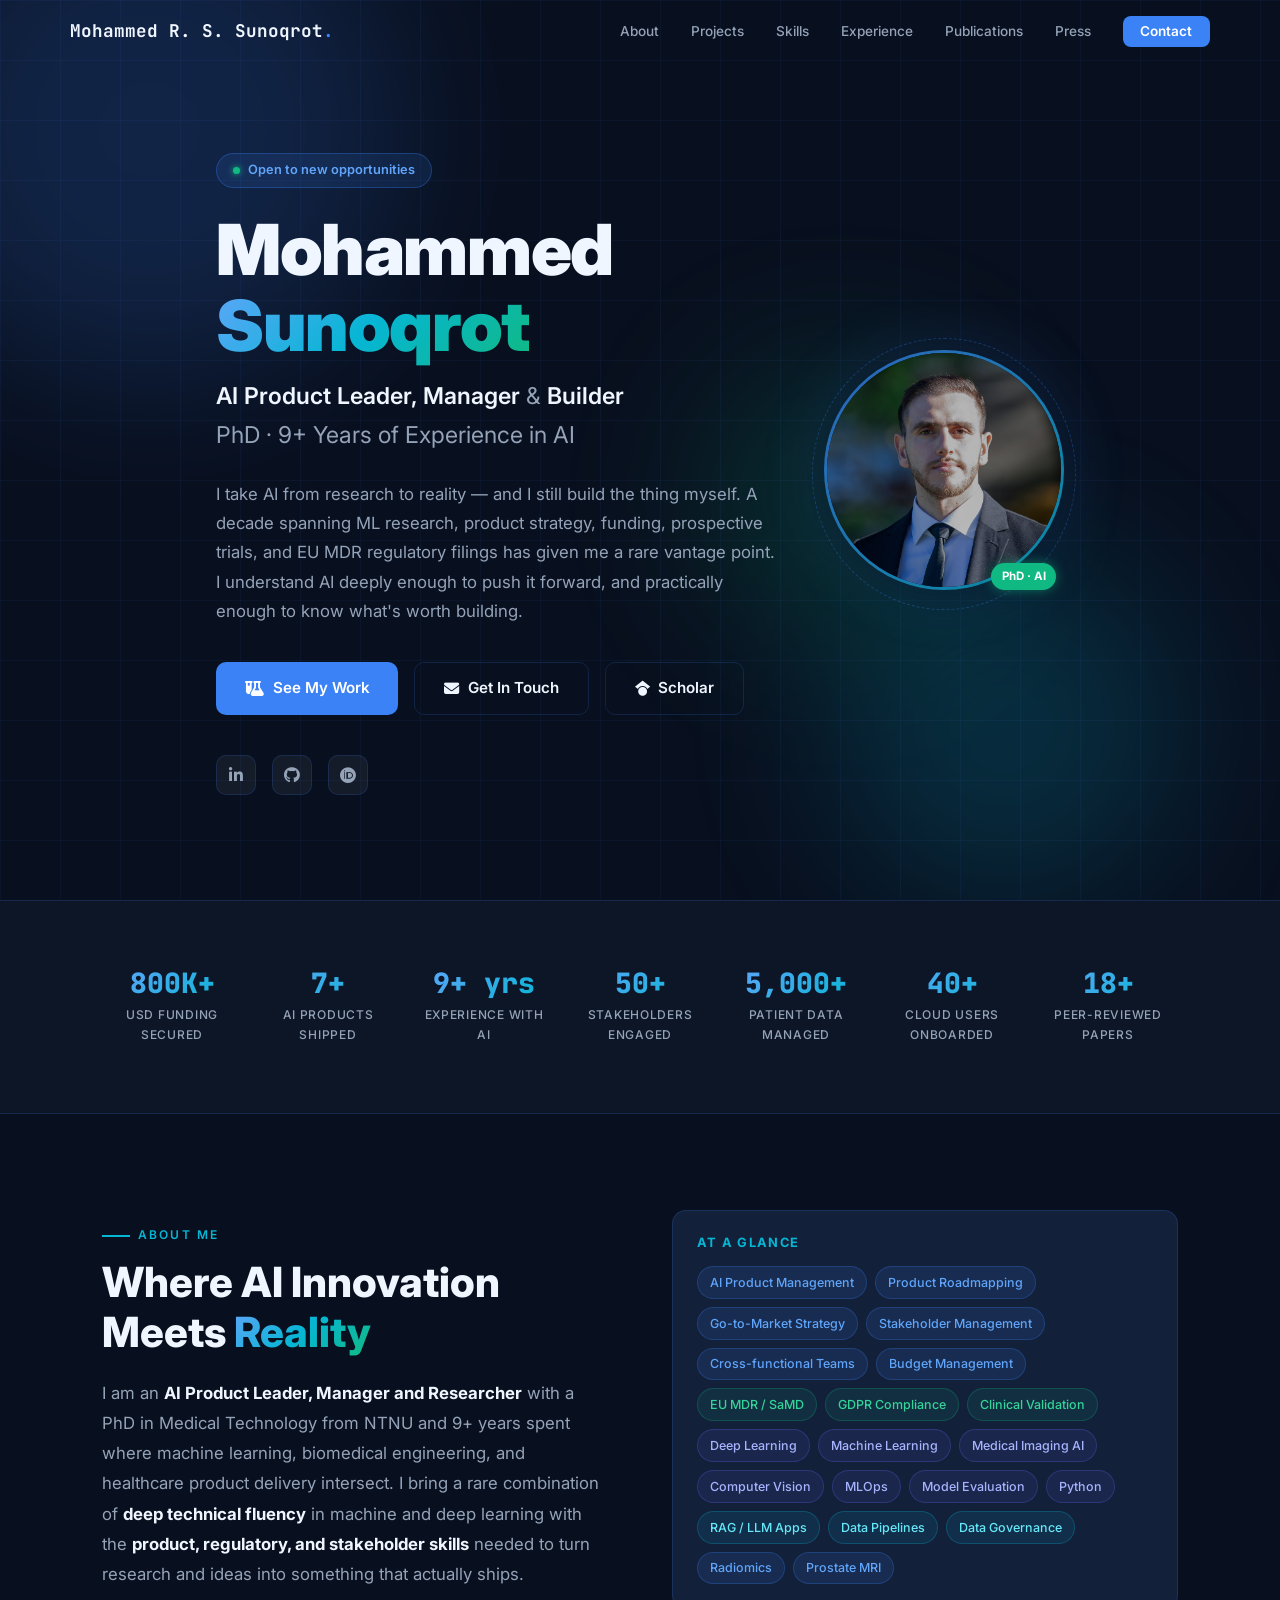
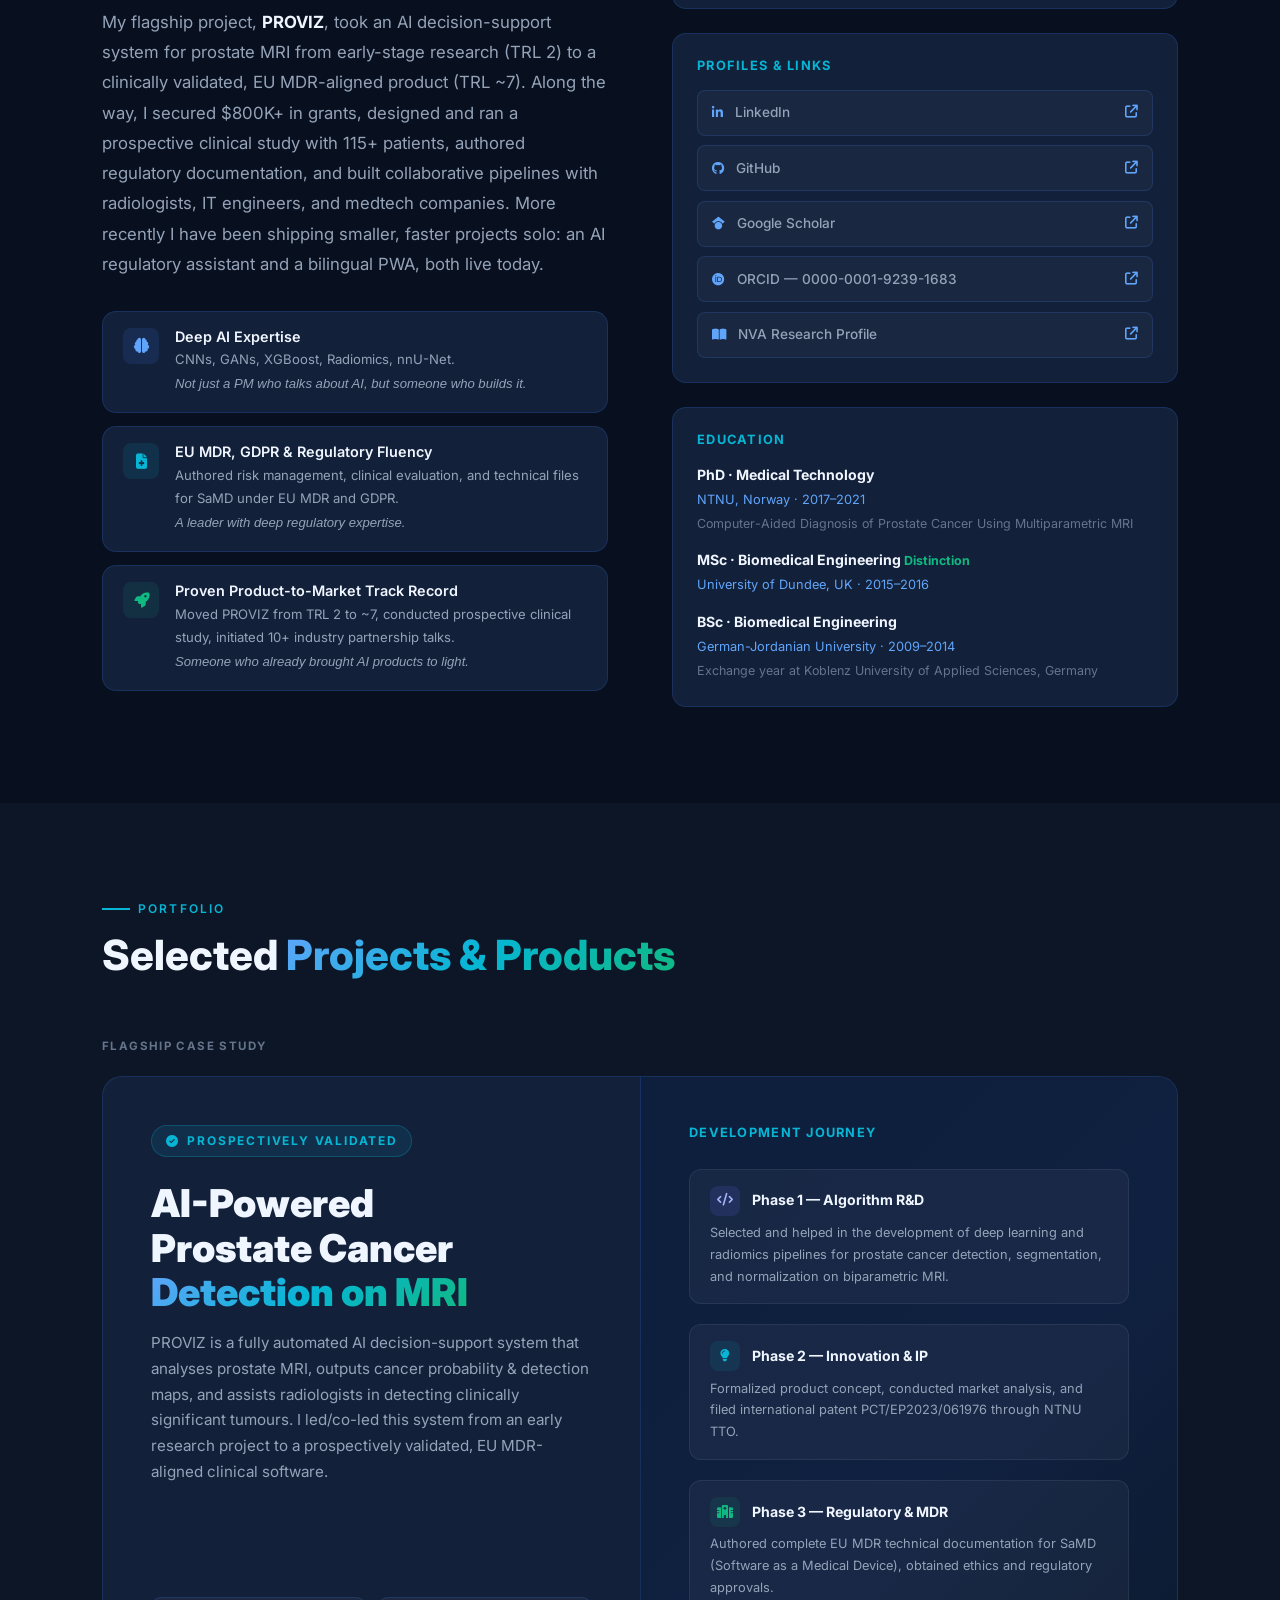
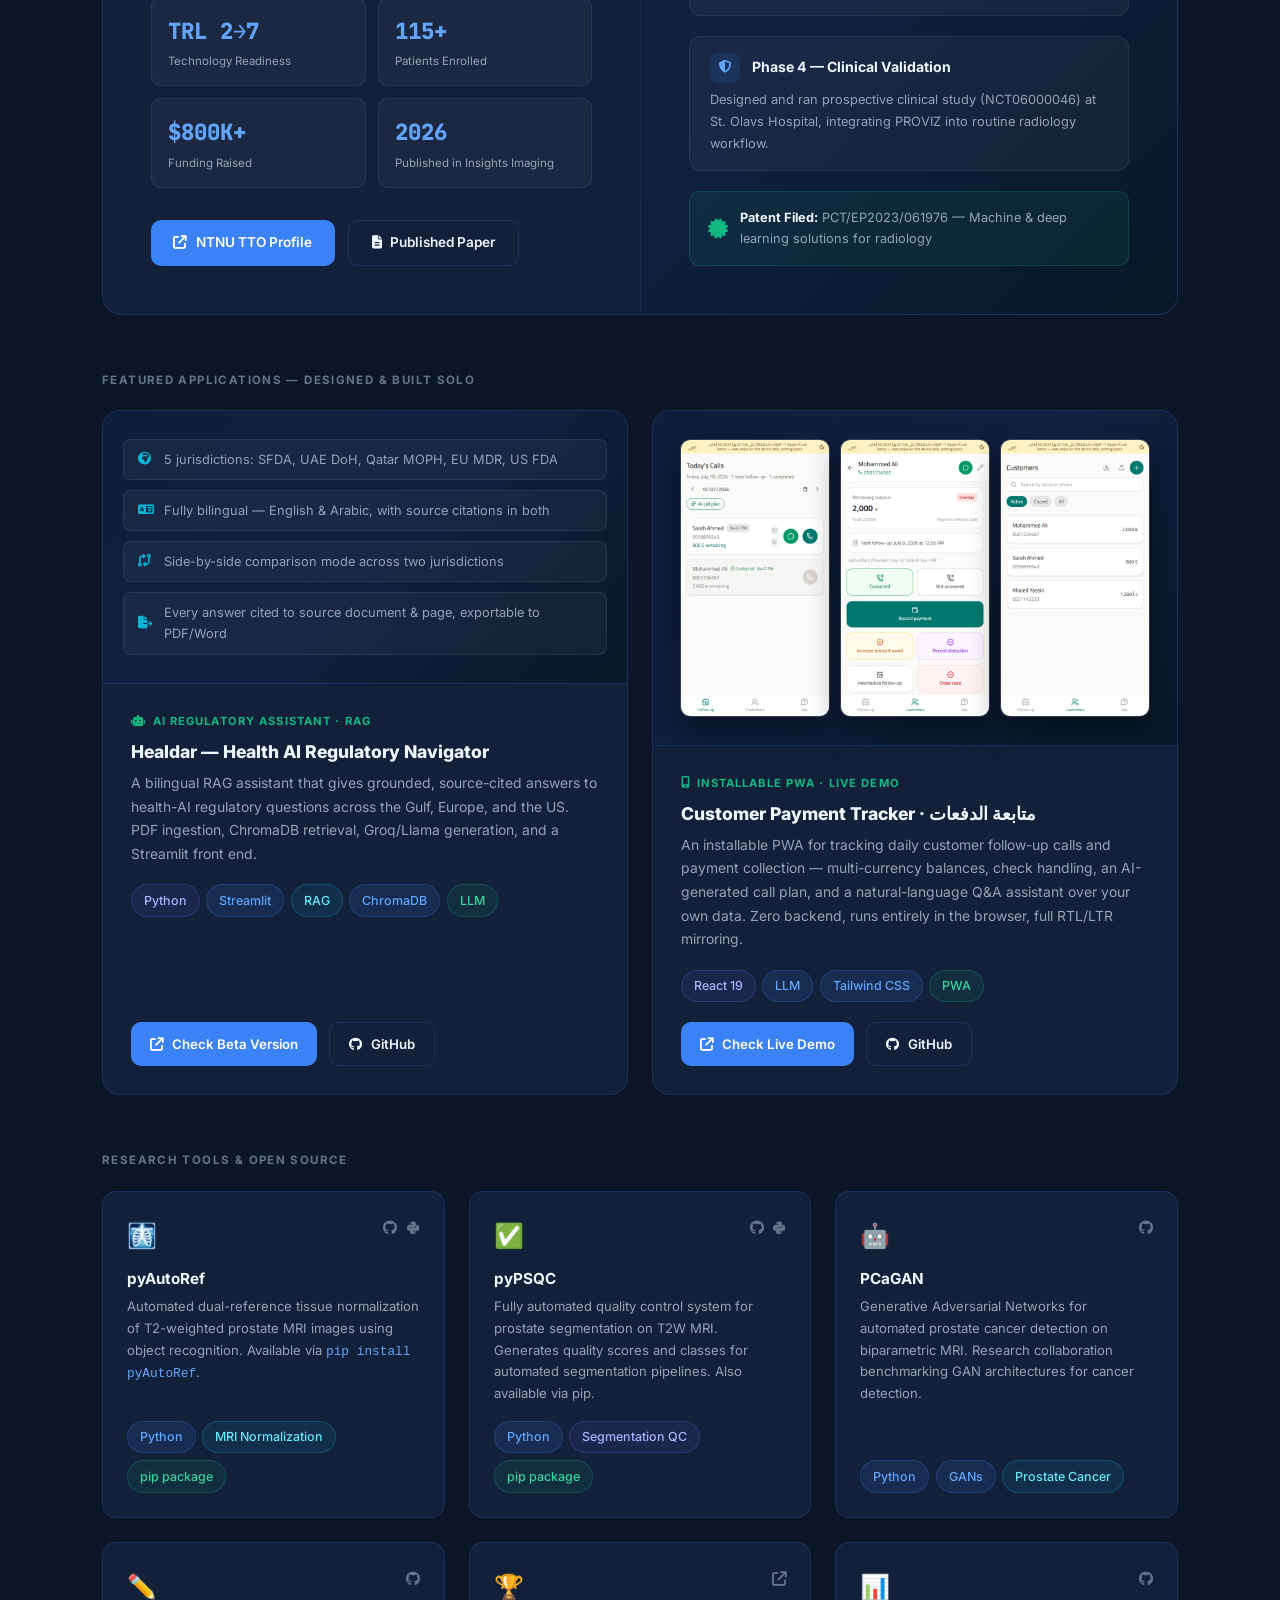
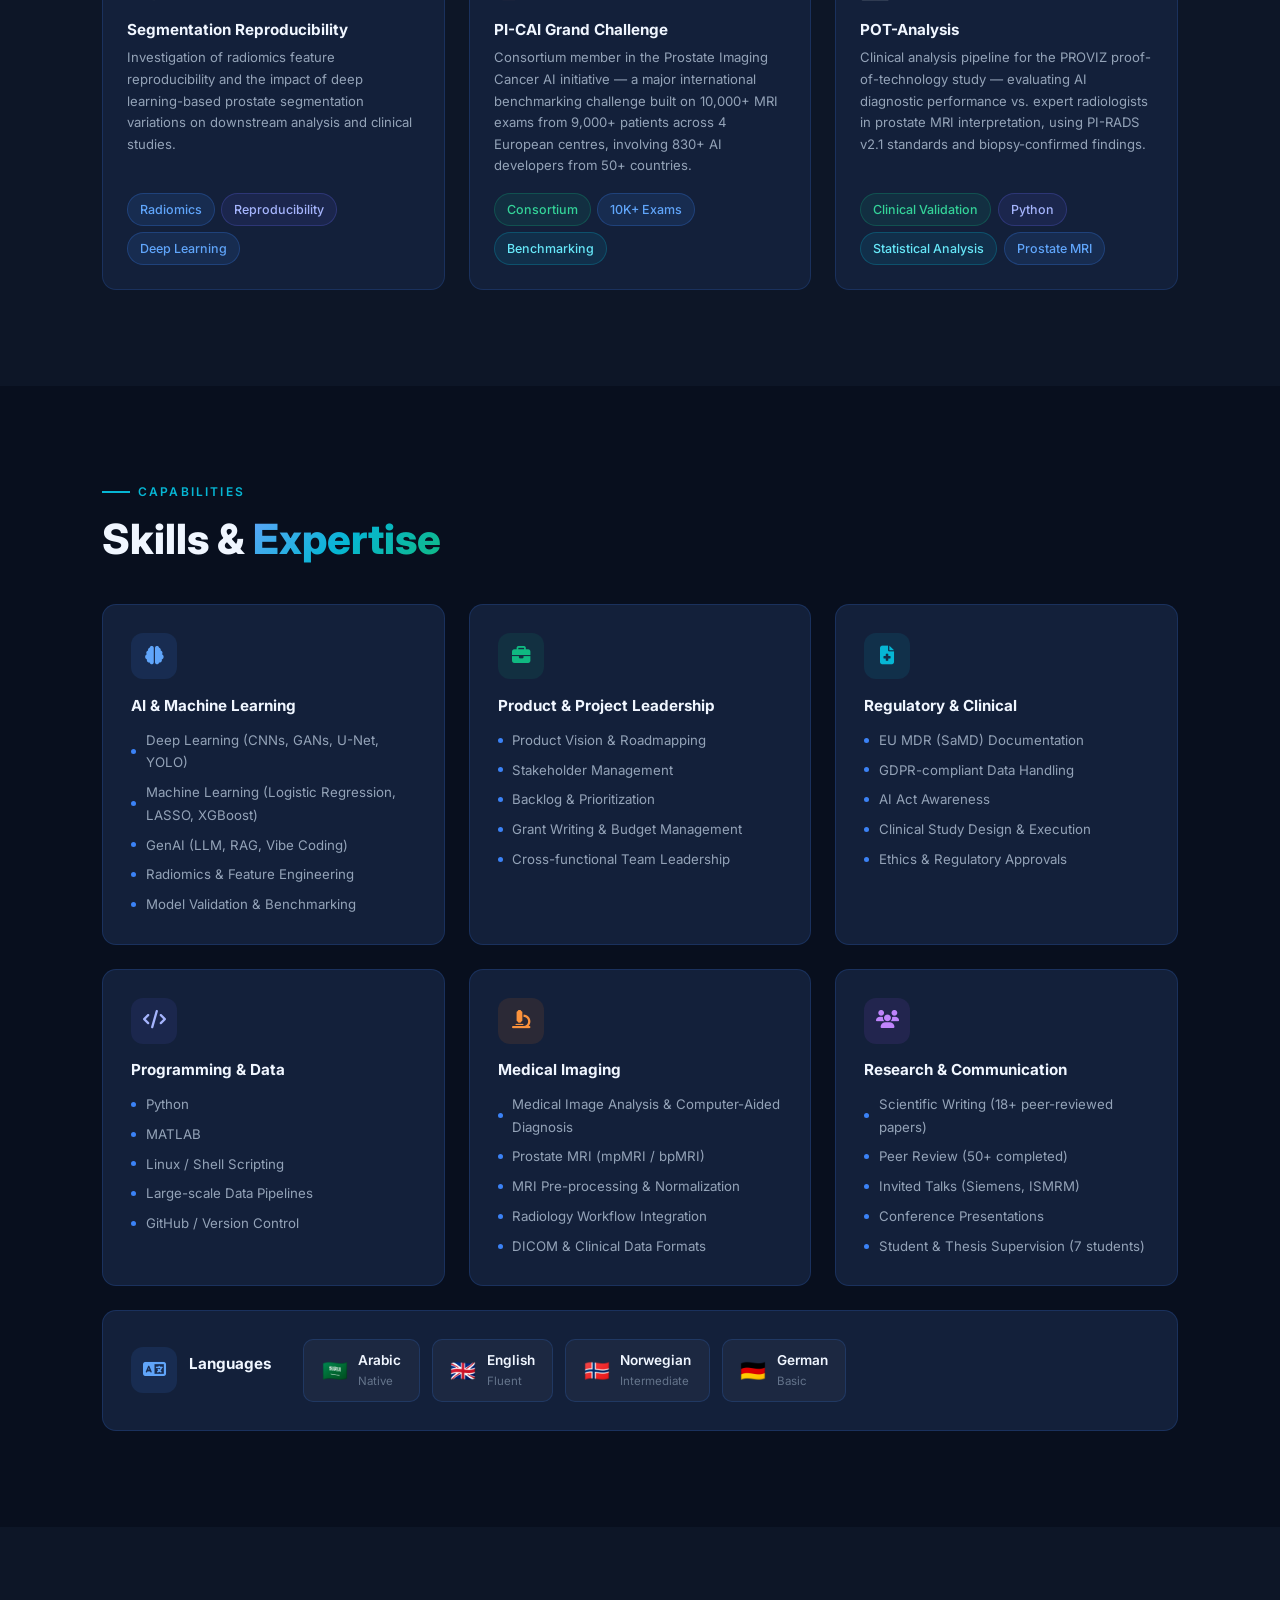
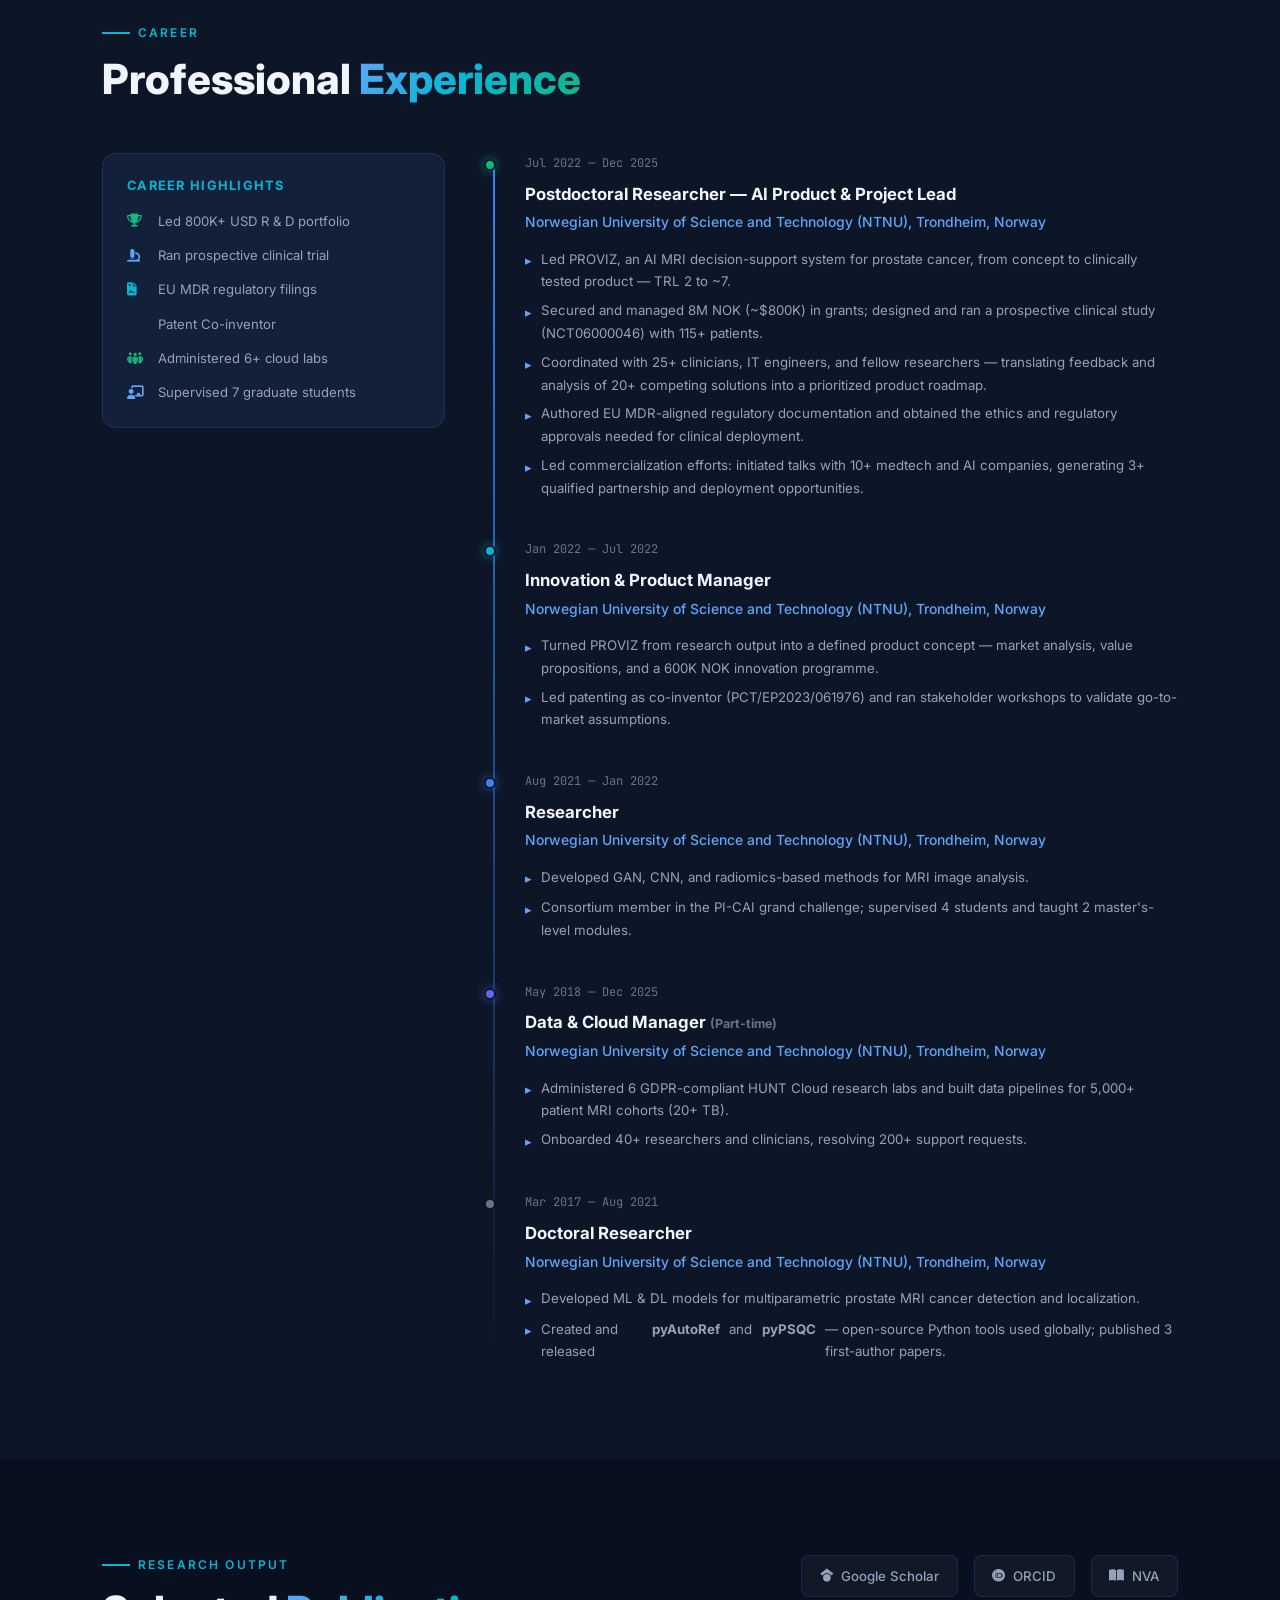
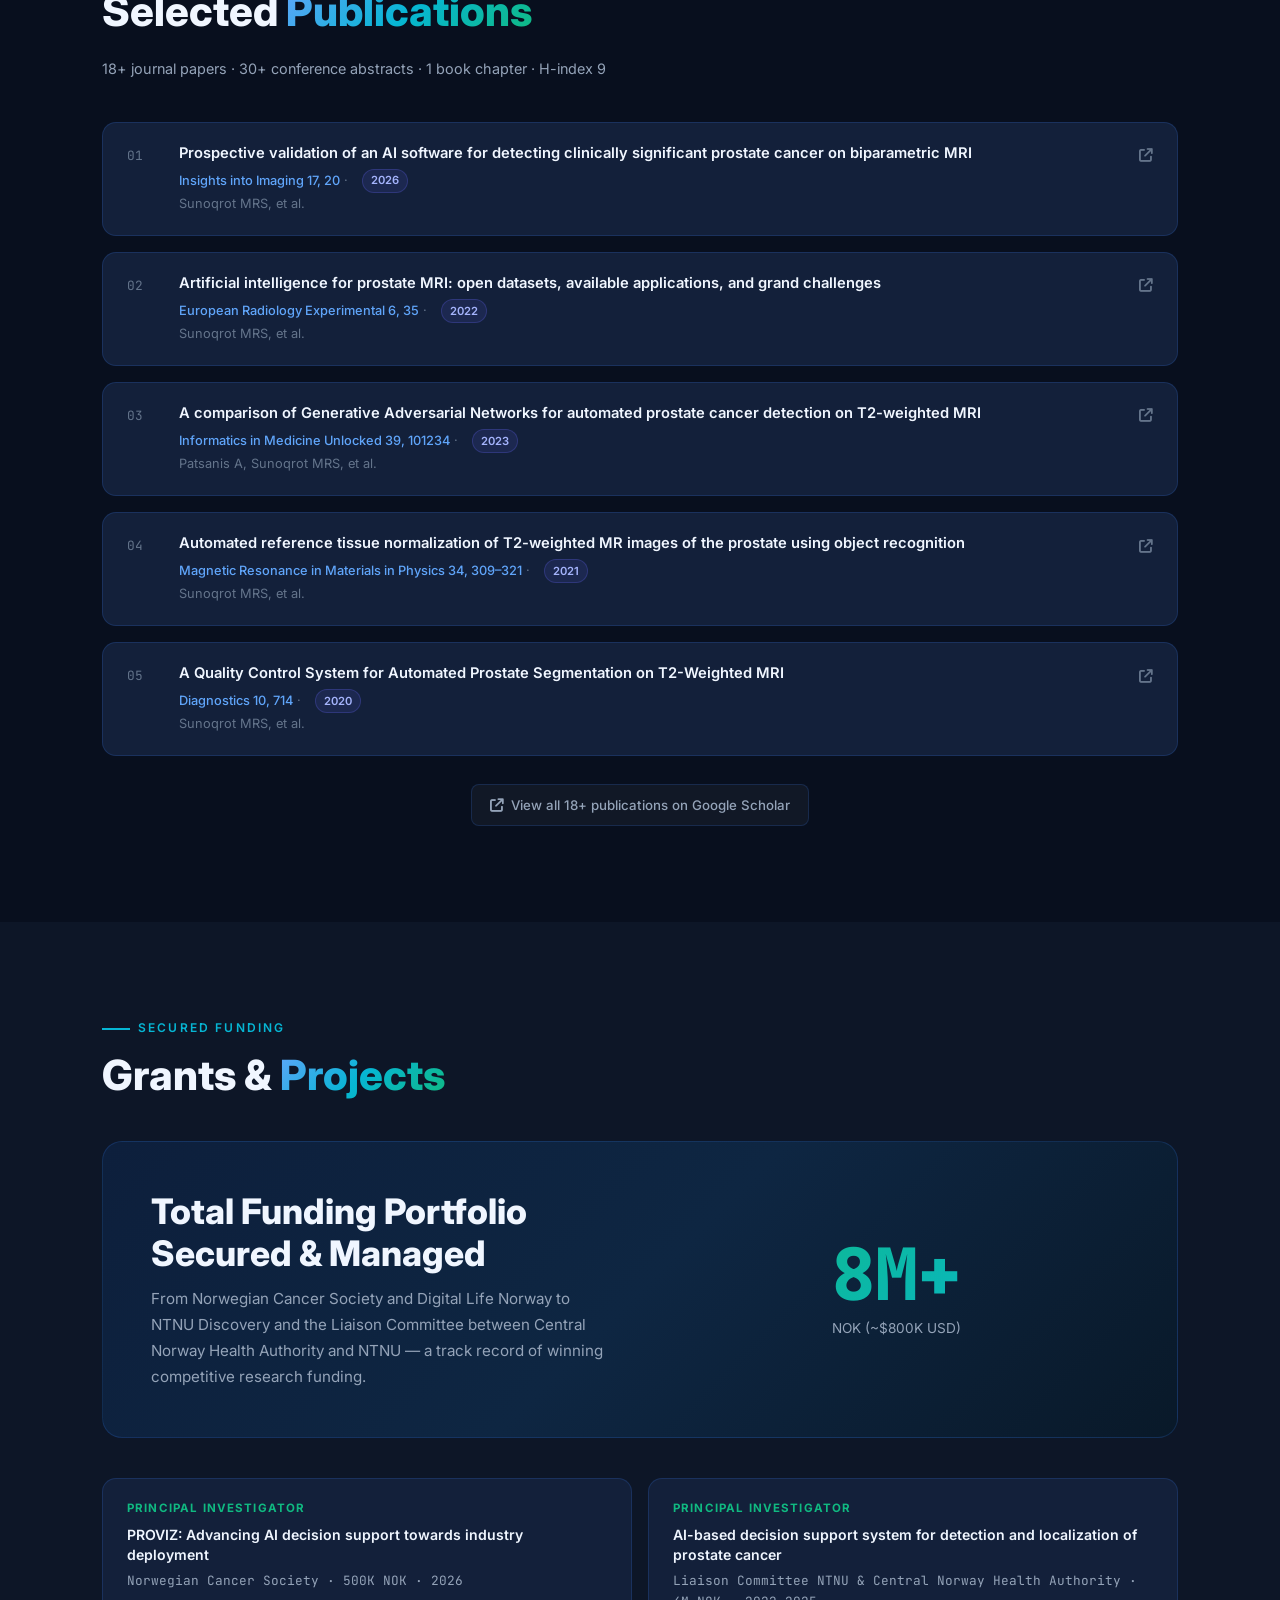
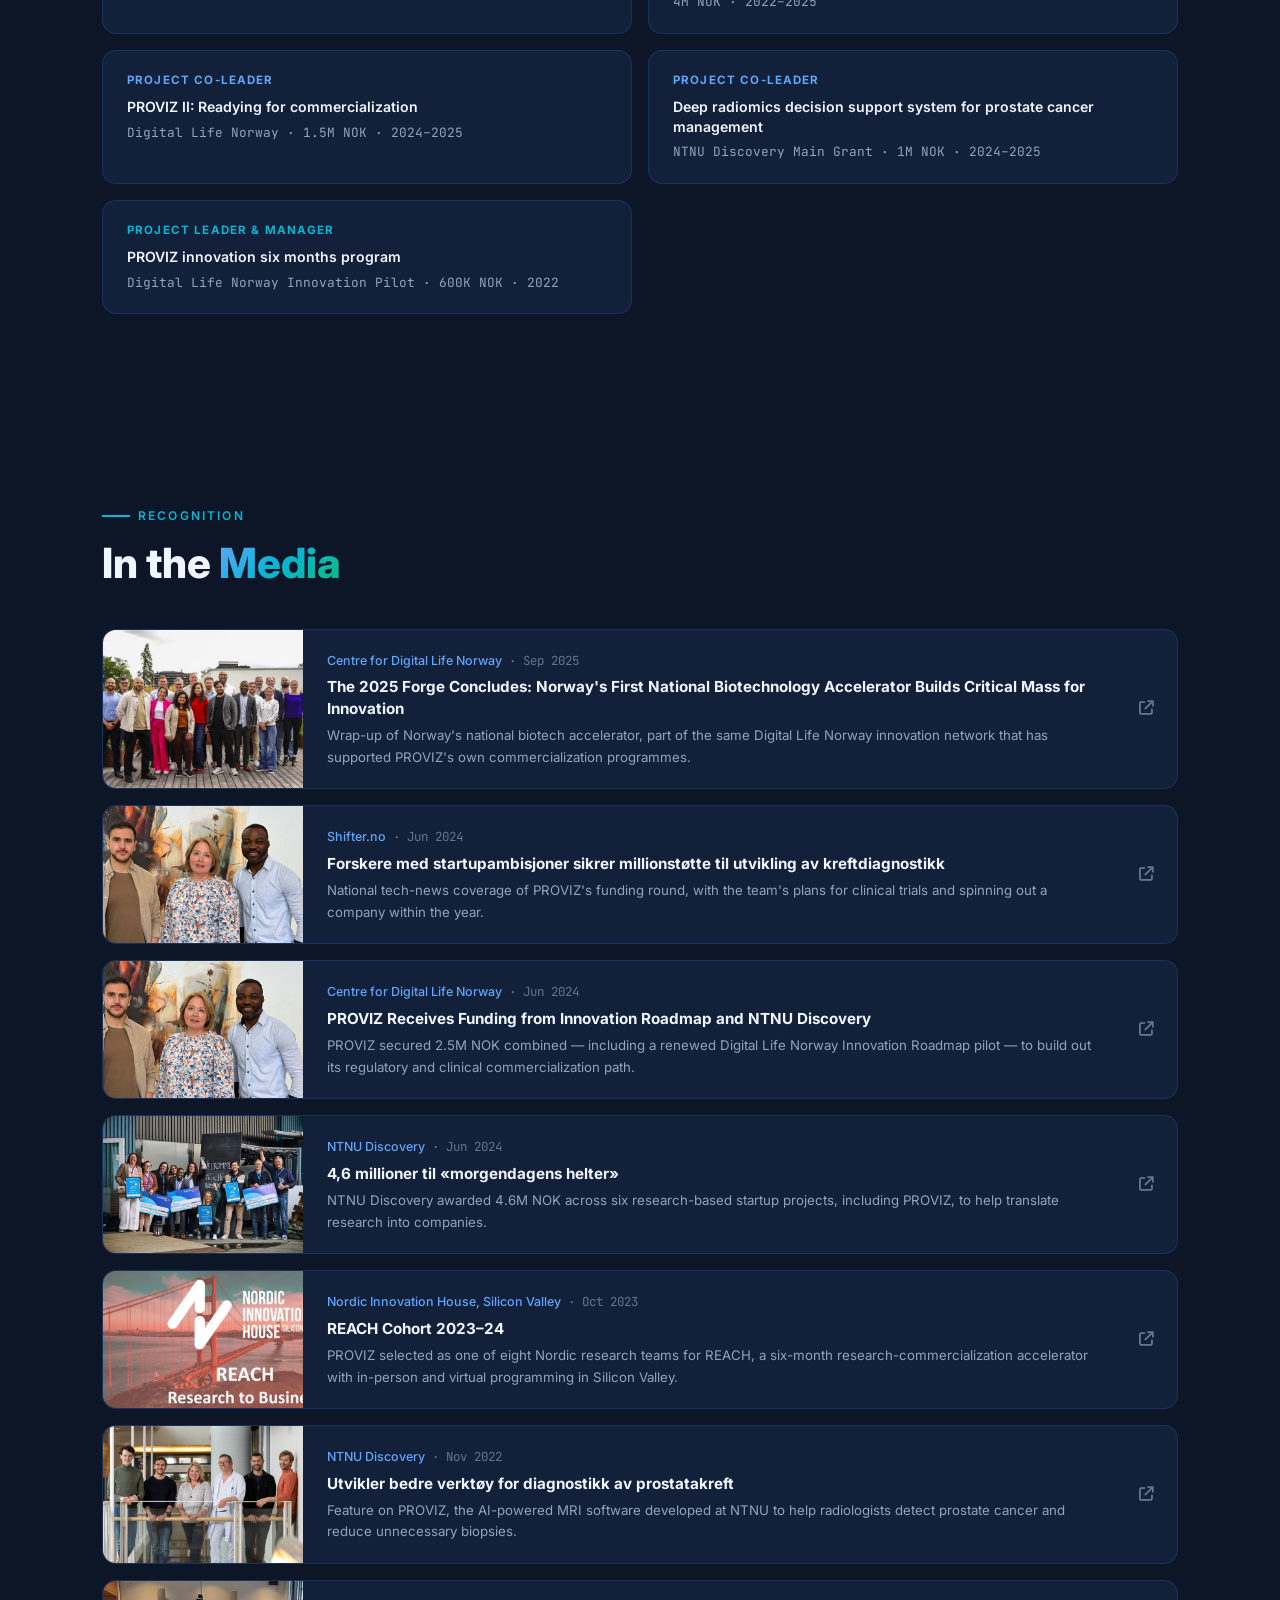
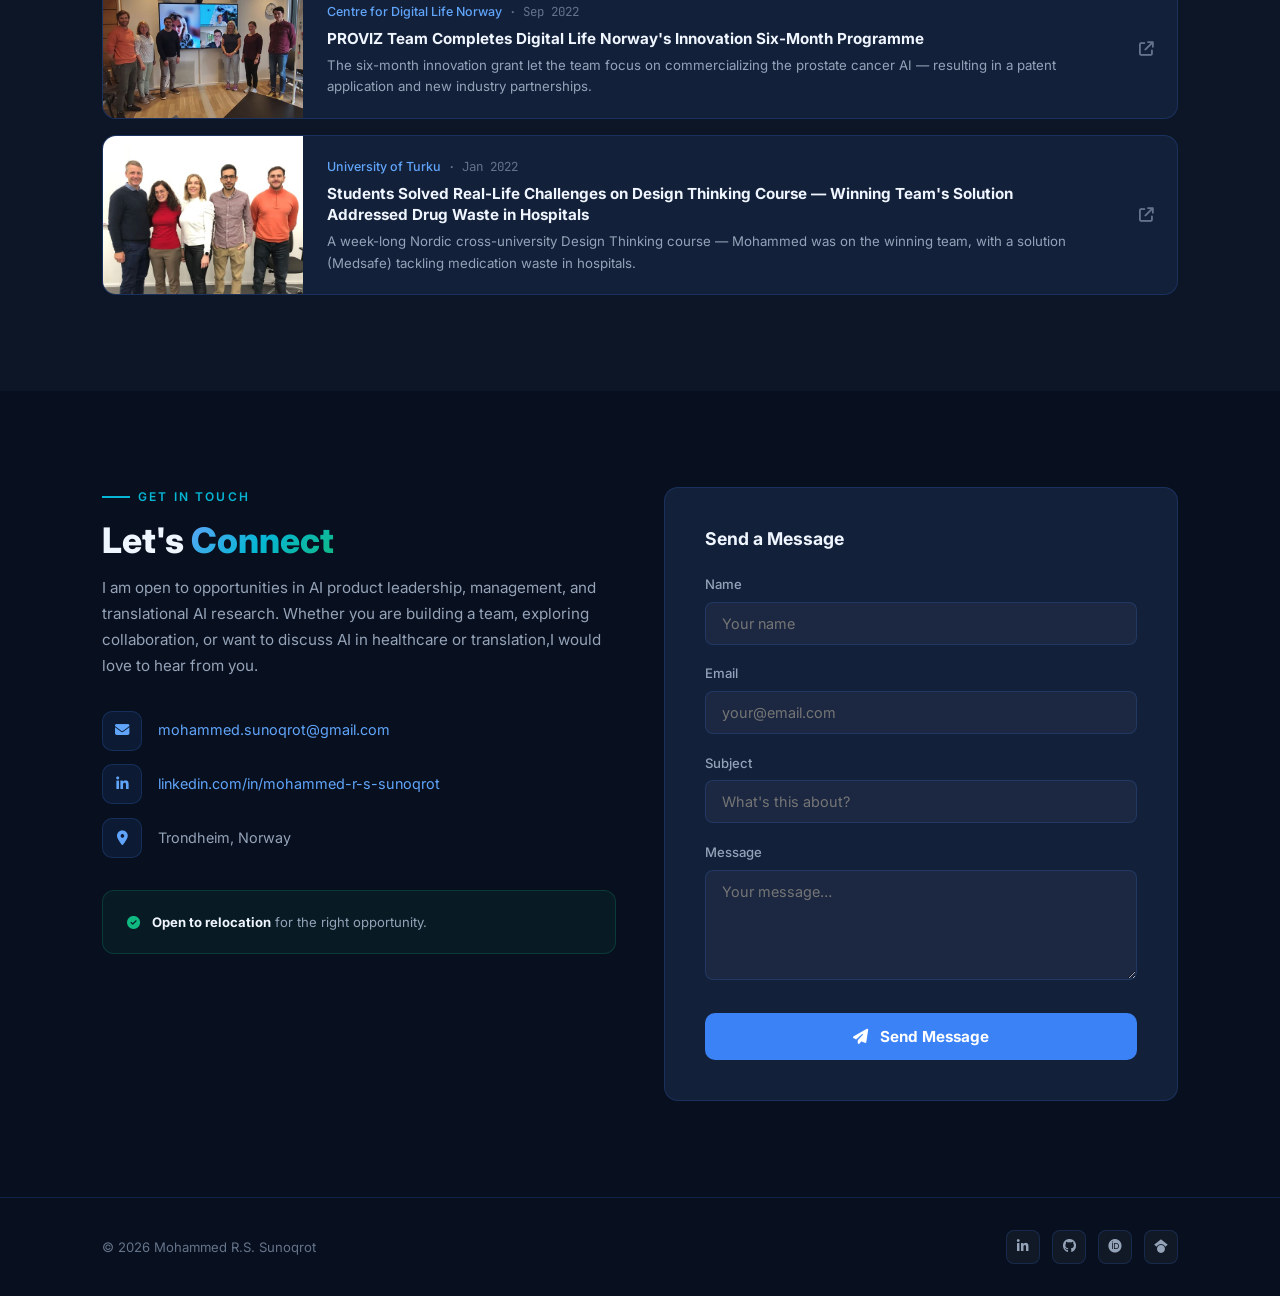
==== commit 028d6dbd: "Remove intro line under In the Media heading Co-Authored-By: Claude Sonnet 5 <noreply@anthropic.com>" ====
--- a/index.html
+++ b/index.html
@@ -2483,7 +2483,6 @@
     <div style="margin-bottom:2.5rem;" class="fade-in">
       <div class="section-label">Recognition</div>
       <h2 class="section-title">In the <span class="gradient-text">Media</span></h2>
-      <p style="color:var(--text-muted);font-size:.95rem;max-width:640px;">Press and programme coverage of PROVIZ's journey from research grant to clinical product, newest to oldest.</p>
     </div>
 
     <div class="press-list fade-in">
